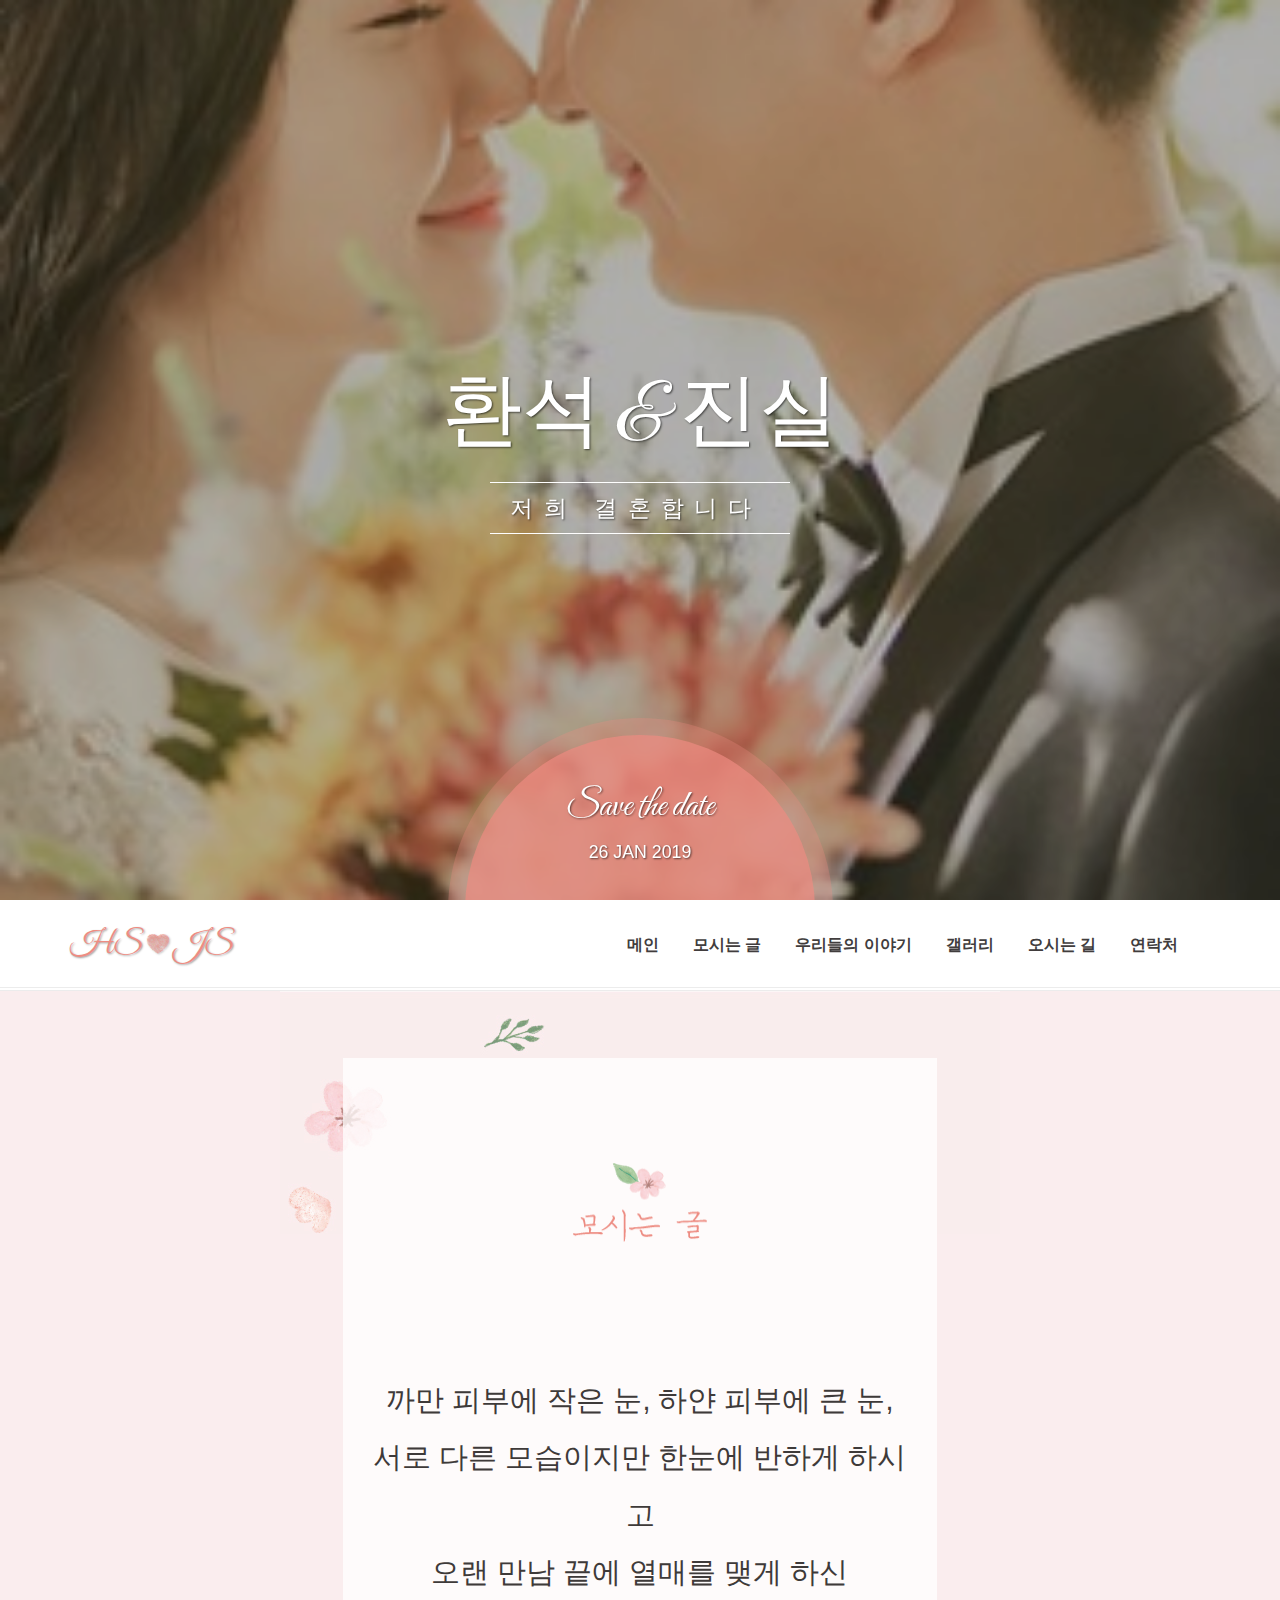
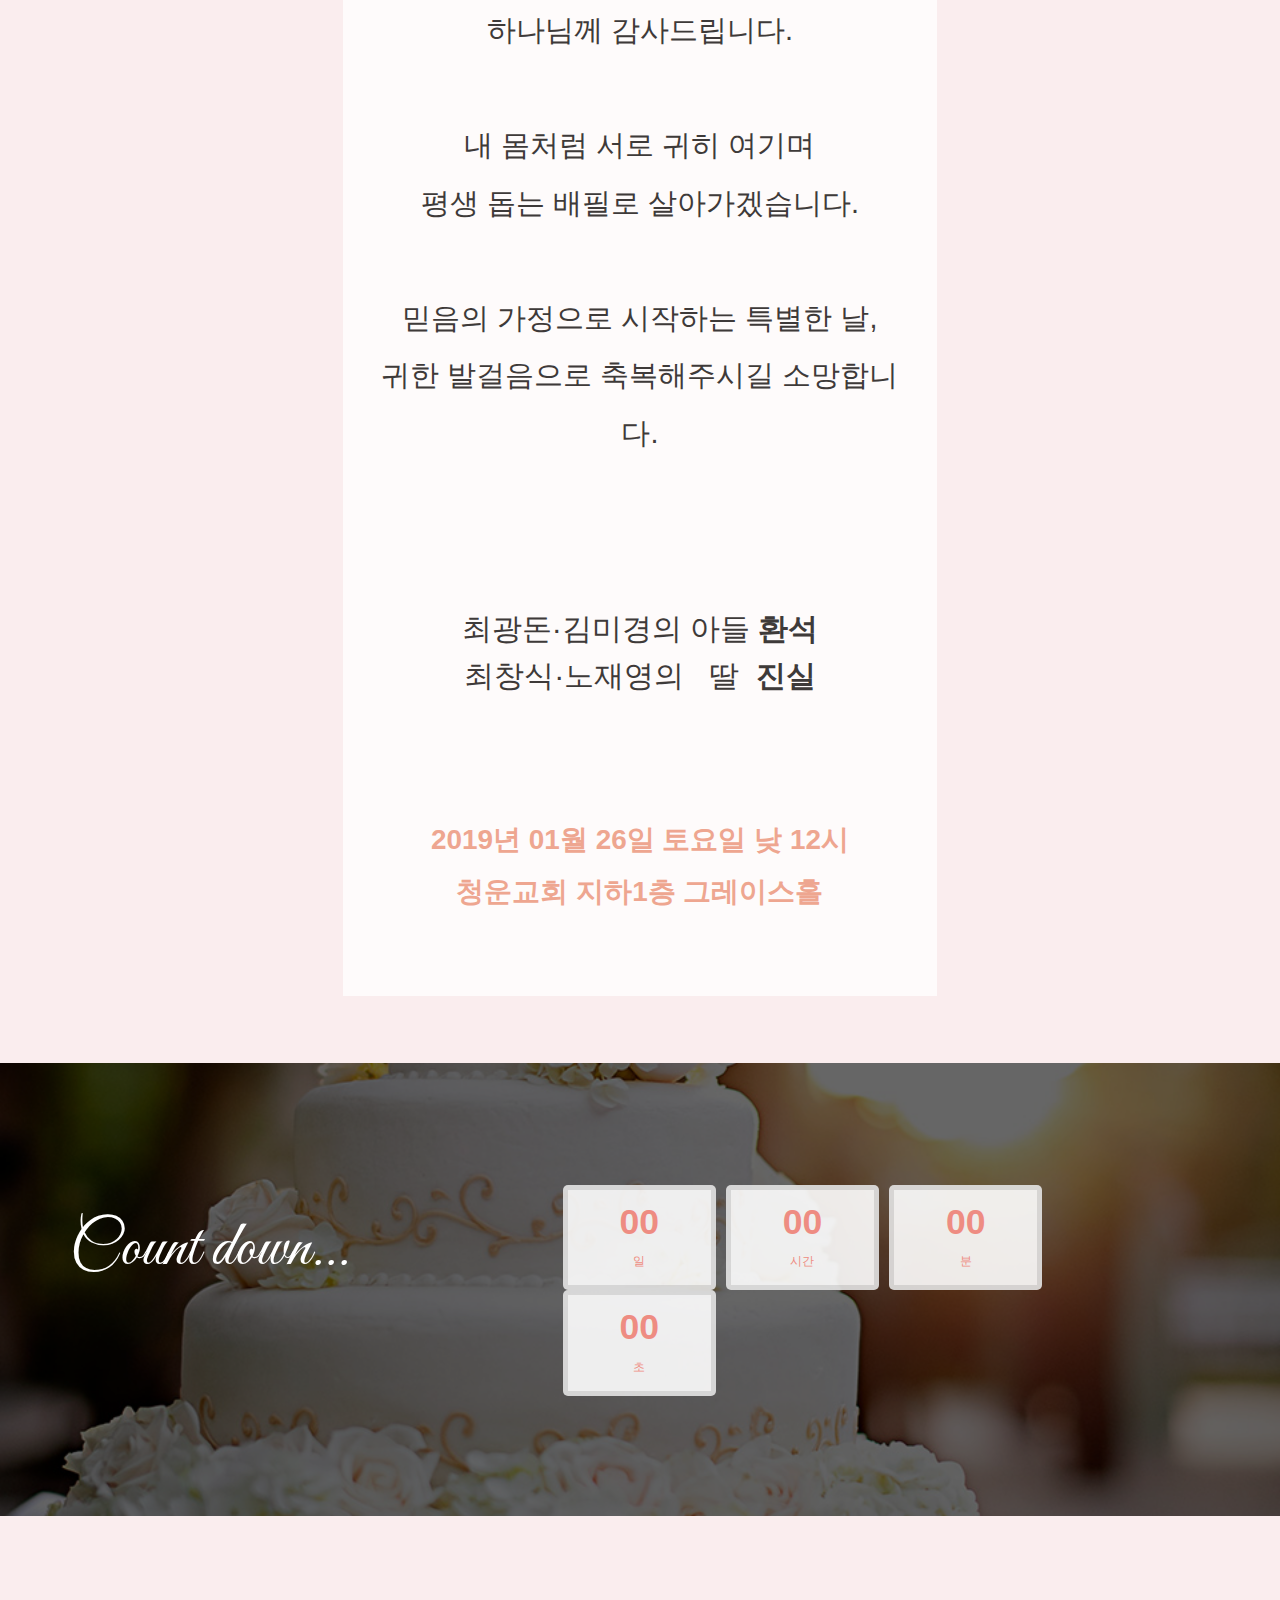
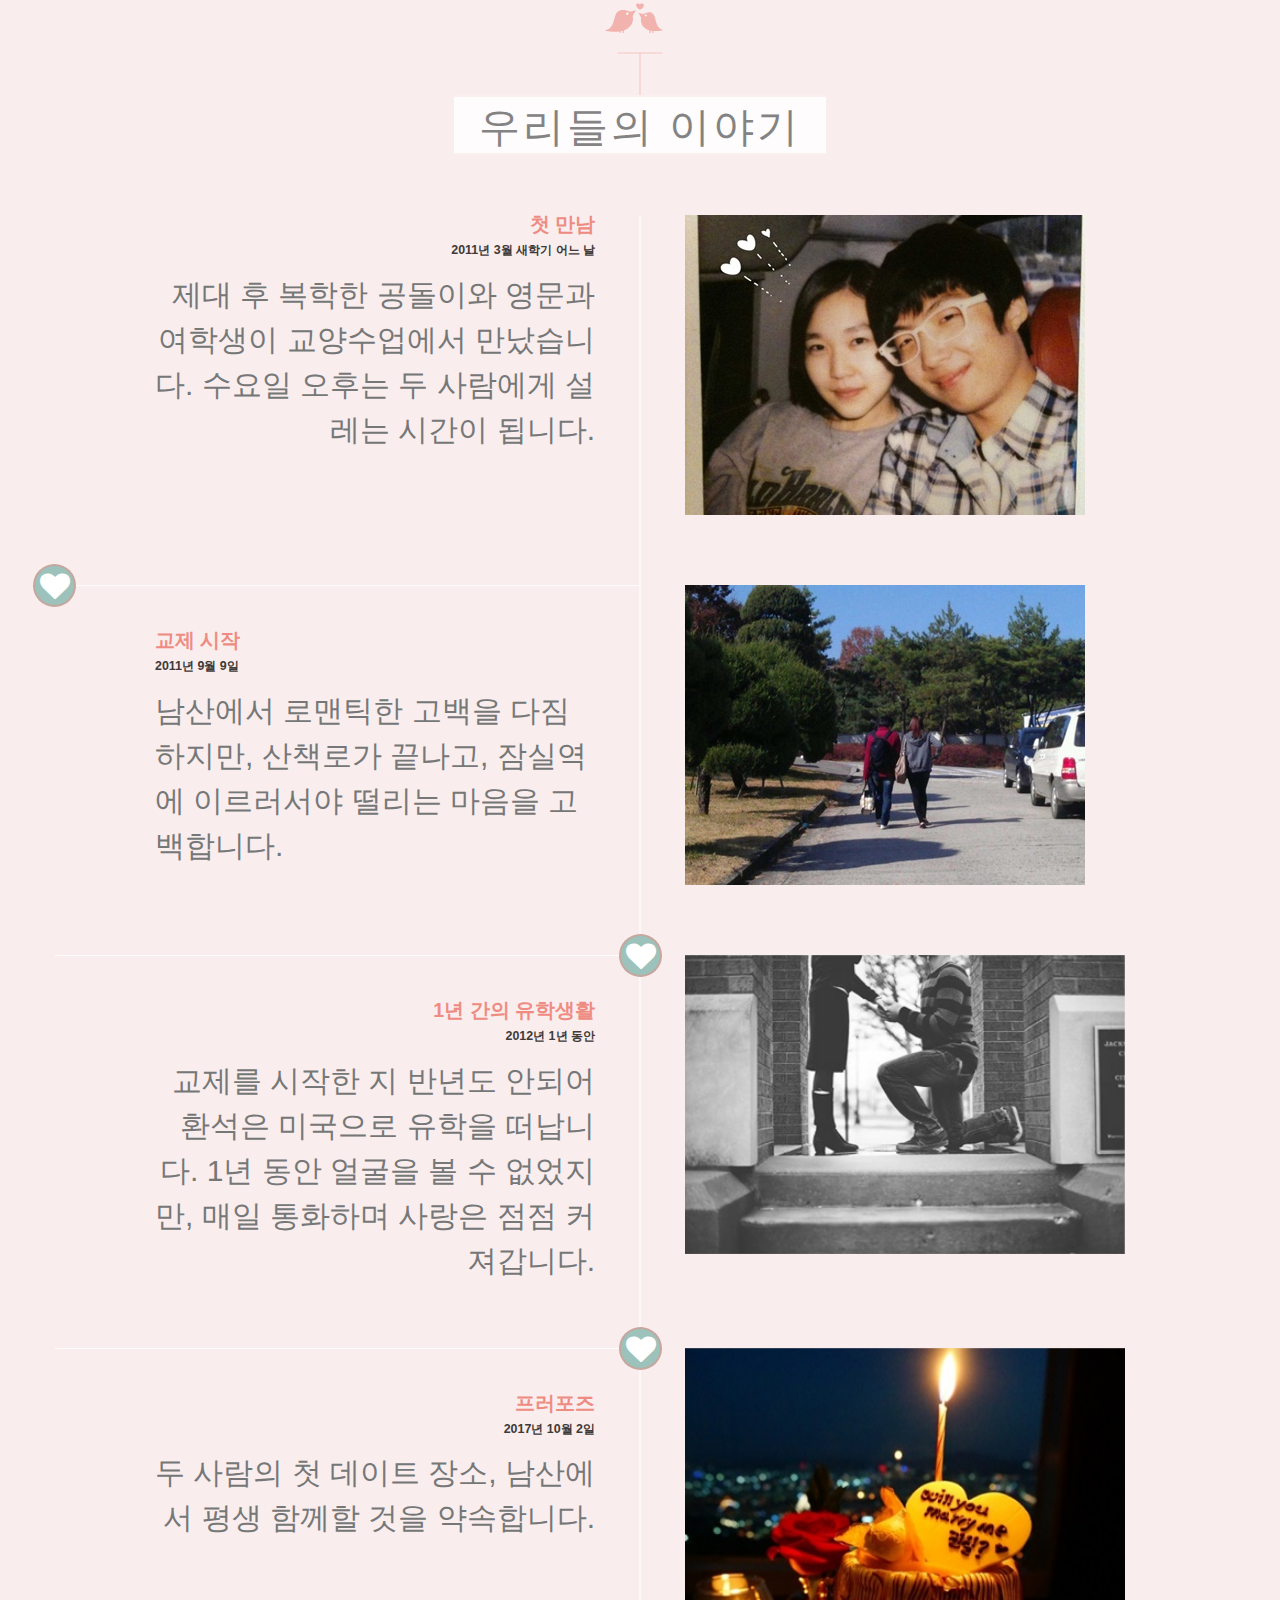
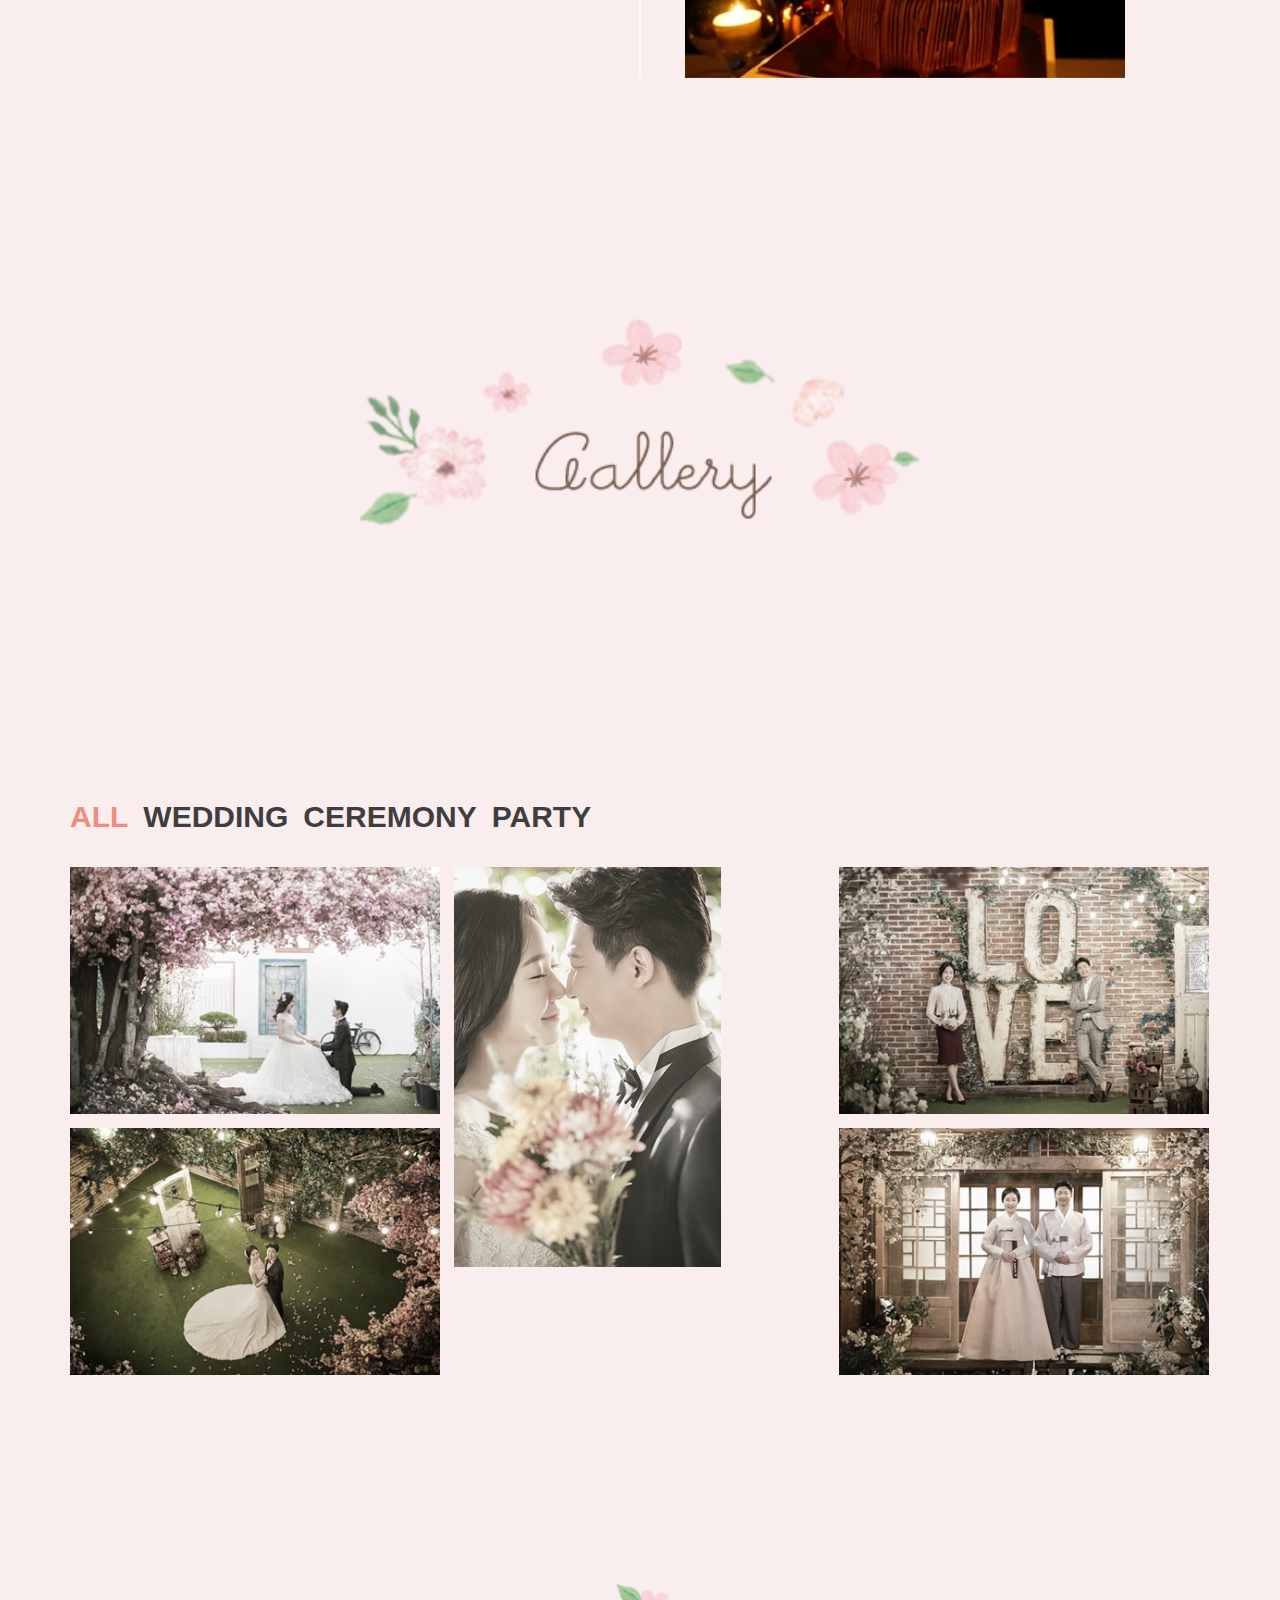
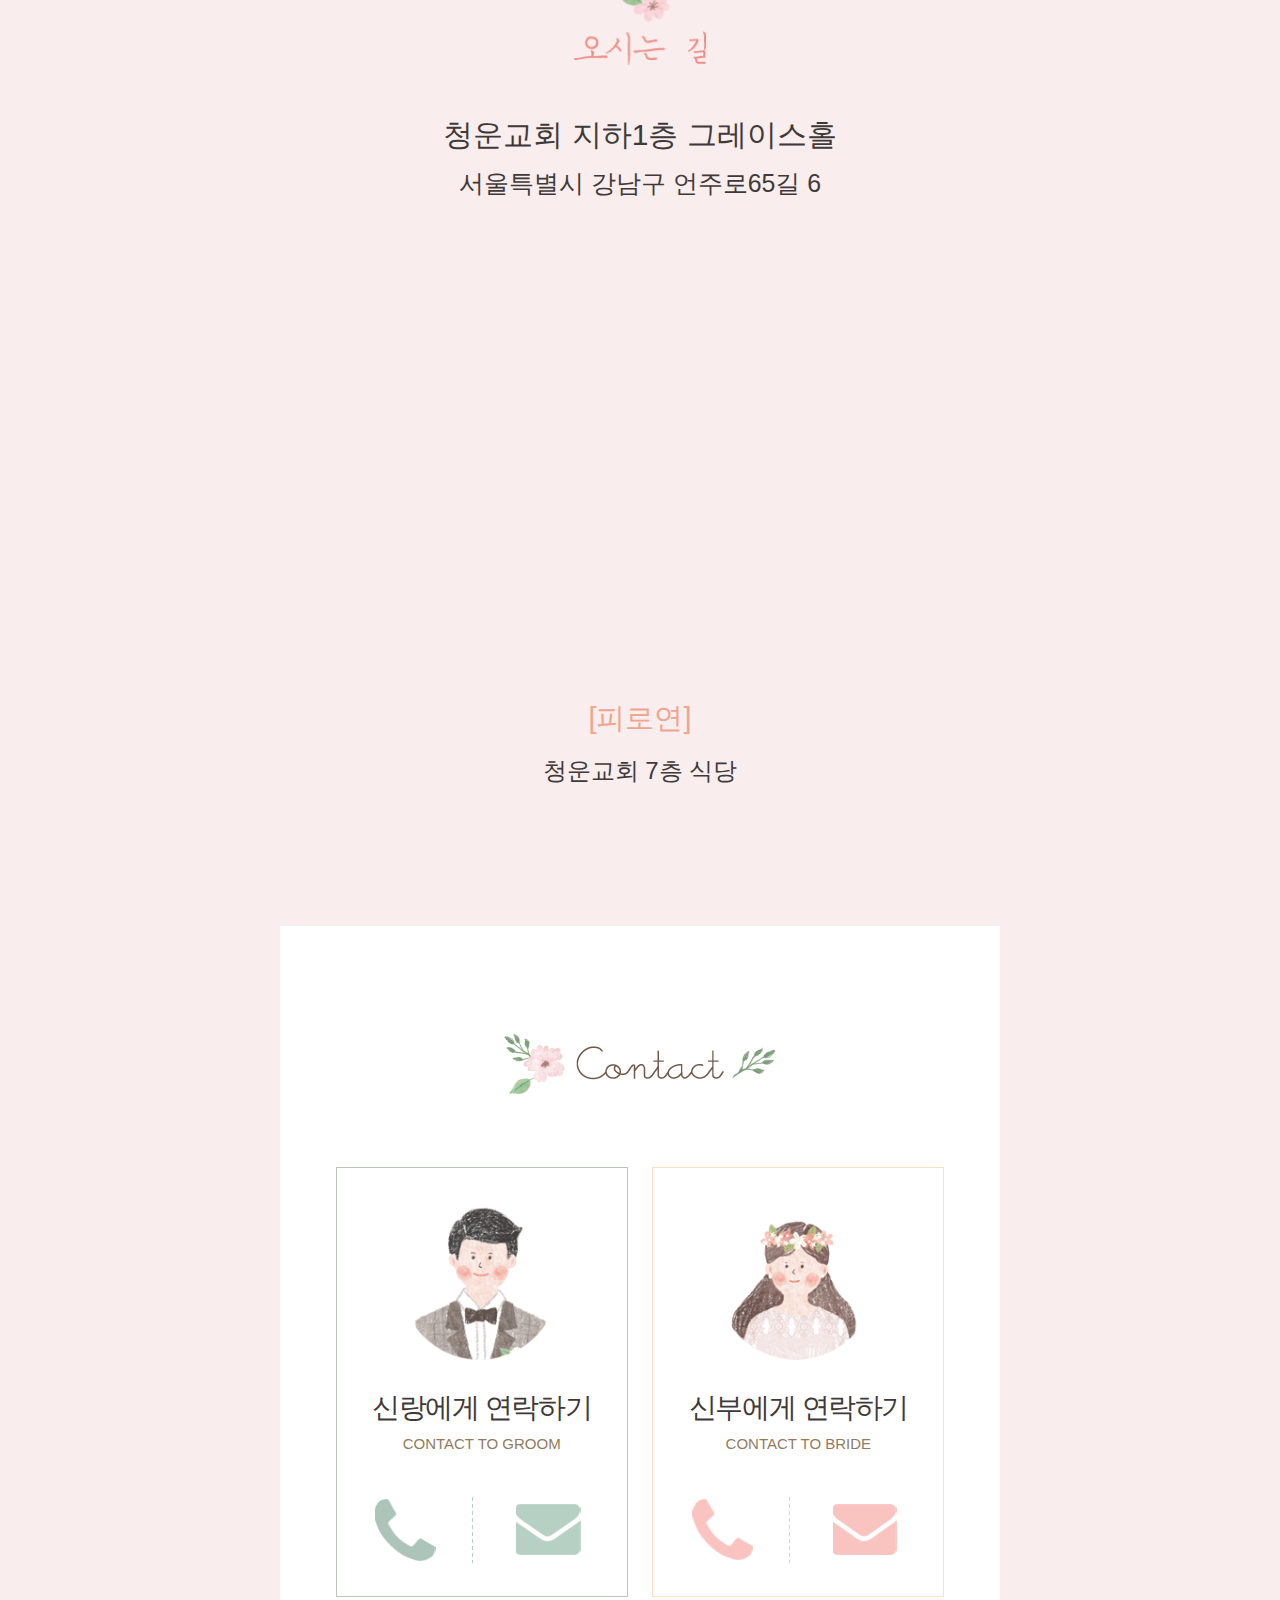
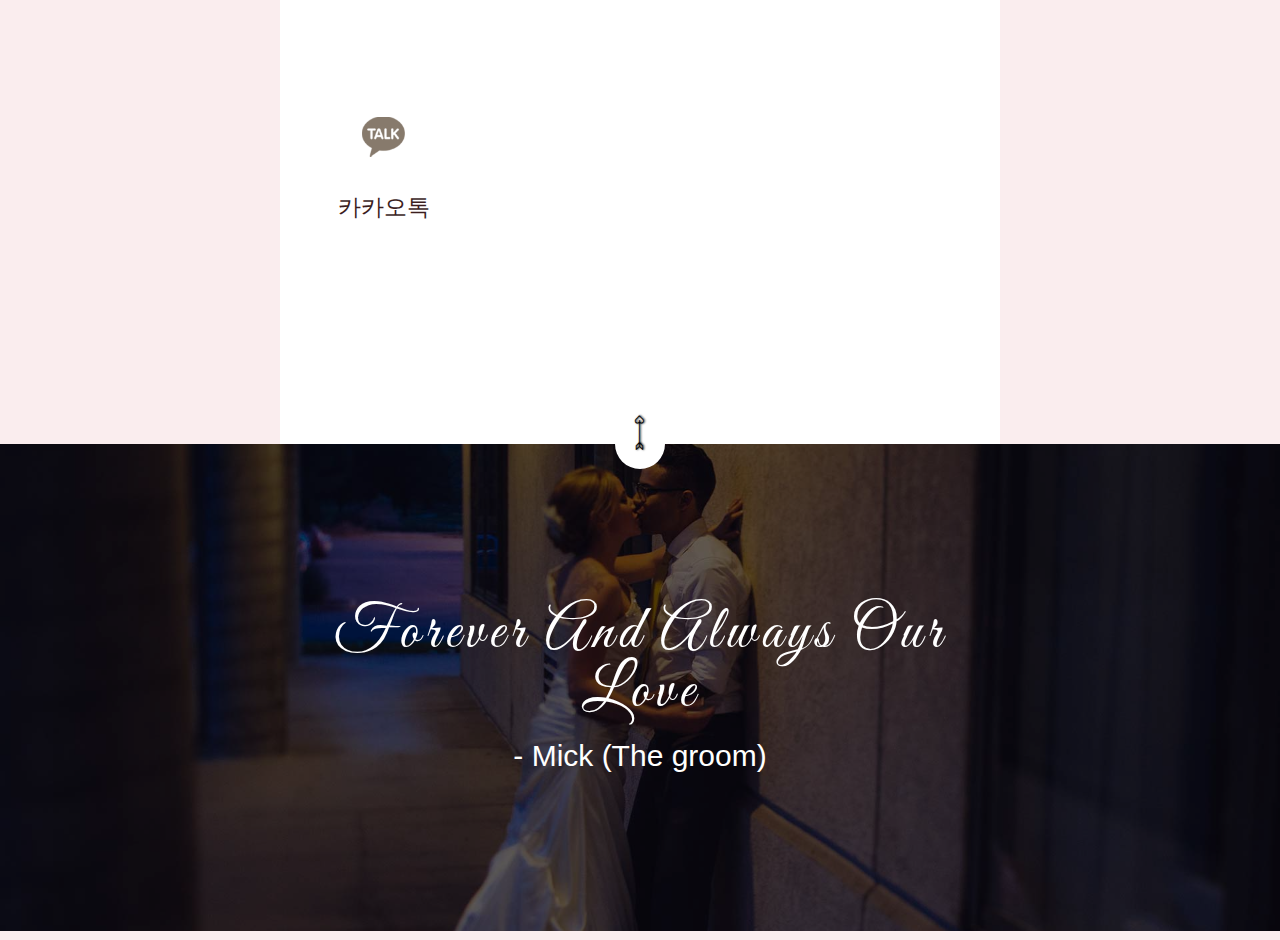
==== index.html @ 62650132 "Uploaded OurWeddingInvitation" ====
<!DOCTYPE html>
<html lang="en">
<head>
    <!-- Meta Tags -->
    <meta charset="utf-8">
    <meta http-equiv="X-UA-Compatible" content="IE=edge, chrome=1">
    <meta name="viewport" content="width=device-width, initial-scale=1">

    <meta property="og:title" content="최환석♥최진실 직접 제작한 모바일초대장입니다.">
    <meta property="og:description" content="환석, 진실이 만든 우리만의 모바일 청첩장" />
    <meta property="og:image" content="https://ourweddinginvitation.firebaseapp.com/file/mobile_user_img/20181211155906_1_heychs.jpg">
    <meta property="og:site_name" content="모바일초대장 보러가기">

    <link rel="image_src" href="https://ourweddinginvitation.firebaseapp.com/file/mobile_user_img/20181211155906_1_heychs.jpg" /><!--얘를 넣어야 페북에 이미지가 제대로 빨리나옴-->
    <script src="js/kakao.link.js"></script>
    <script src="js/kakao.min.js"></script>
    <script src="js/fn_sns.js"></script>
    <script src="js/simplyCountdown.js"></script>

    <!-- -->
    <script src="js/libs/jquery-2.2.4.min.js"></script>
    <script src="js/libs/modernizr.custom.js"></script>
    <script src="js/libs/prefixfree.min.js"></script>


    <!-- Page Title -->
    <title>최환석♥최진실 모바일 청첩장</title>

    <!-- Favicon and Touch Icons -->
    <link href="images/favicon/favicon.png" rel="shortcut icon" type="image/png">
    <link href="images/favicon/apple-touch-icon.png" rel="apple-touch-icon">
    <link href="images/favicon/apple-touch-icon-72x72.png" rel="apple-touch-icon" sizes="72x72">
    <link href="images/favicon/apple-touch-icon-114x114.png" rel="apple-touch-icon" sizes="114x114">
    <link href="images/favicon/apple-touch-icon-144x144.png" rel="apple-touch-icon" sizes="144x144">

    <!-- Icon fonts -->
    <link href="css/font-awesome.min.css" rel="stylesheet">
    <link href="css/flaticon.css" rel="stylesheet">

    <!-- Bootstrap core CSS -->
    <link href="css/bootstrap.min.css" rel="stylesheet">

    <!-- Plugins for this template -->
    <link href="css/animate.css" rel="stylesheet">
    <link href="css/owl.carousel.css" rel="stylesheet">
    <link href="css/owl.theme.css" rel="stylesheet">
    <link href="css/slick.css" rel="stylesheet">
    <link href="css/slick-theme.css" rel="stylesheet">
    <link href="css/owl.transitions.css" rel="stylesheet">
    <link href="css/jquery.fancybox.css" rel="stylesheet">
    <link href="css/magnific-popup.css" rel="stylesheet">

    <!-- Fonts -->
    <link href="https://fonts.googleapis.com/css?family=Nanum+Gothic|Nanum+Myeongjo|Noto+Sans+KR" rel="stylesheet">

    <!-- Custom styles for this template -->
    <link href="css/style.css" rel="stylesheet">
    <link href="css/common.css" rel="stylesheet">
    <link href="css/owl.carousel.min.css" rel="stylesheet">
    <link href="css/style_v24.css" rel="stylesheet">

    <!-- HTML5 shim and Respond.js for IE8 support of HTML5 elements and media queries -->
    <!--[if lt IE 9]>
    <script src="https://oss.maxcdn.com/html5shiv/3.7.3/html5shiv.min.js"></script>
    <script src="https://oss.maxcdn.com/respond/1.4.2/respond.min.js"></script>
    <![endif]-->

</head>

<body id="home">

    <!-- start page-wrapper -->
    <div class="page-wrapper">

        <!-- start preloader -->
        <div class="preloader">
            <div class="inner">
                <span class="icon"><i class="fi flaticon-two"></i></span>
            </div>
        </div>
        <!-- end preloader -->


        <!-- start of hero -->
        <section class="hero">
            <div class="hero-slider hero-slider-s1">
                <div class="slide-item">
                    <img src="images/gallery/20181211155906_2_heychs.jpg" alt class="slider-bg">
                </div>

                <div class="slide-item">
                    <img src="images/gallery/20181211155906_6_heychs.jpg" alt class="slider-bg">
                </div>
            </div>
            <div class="wedding-announcement">
                <div class="couple-name-merried-text">
                    <h2 class="wow slideInUp" data-wow-duration="1s">환석 &amp; 진실</h2>
                    <div class="married-text wow fadeIn" data-wow-delay="1s">
                        <h4 class="">
                        <span class=" wow fadeInUp" data-wow-delay="1.05s">저</span>
                        <span class=" wow fadeInUp" data-wow-delay="1.10s">희</span>
                            <span>&nbsp;</span>
                        <span class=" wow fadeInUp" data-wow-delay="1.15s">결</span>
                        <span class=" wow fadeInUp" data-wow-delay="1.20s">혼</span>
                        <span class=" wow fadeInUp" data-wow-delay="1.25s">합</span>
                        <span class=" wow fadeInUp" data-wow-delay="1.30s">니</span>
                        <span class=" wow fadeInUp" data-wow-delay="1.35s">다</span>
                            <span>&nbsp;</span>
                        <!--<span class=" wow fadeInUp" data-wow-delay="1.40s">t</span>
                        <span class=" wow fadeInUp" data-wow-delay="1.45s">t</span>
                        <span class=" wow fadeInUp" data-wow-delay="1.50s">i</span>
                        <span class=" wow fadeInUp" data-wow-delay="1.55s">n</span>
                        <span class=" wow fadeInUp" data-wow-delay="1.60s">g</span>
                        <span class=" wow fadeInUp" data-wow-delay="1.65s">m</span>
                        <span class=" wow fadeInUp" data-wow-delay="1.70s">a</span>
                        <span class=" wow fadeInUp" data-wow-delay="1.75s">r</span>
                        <span class=" wow fadeInUp" data-wow-delay="1.80s">r</span>
                        <span class=" wow fadeInUp" data-wow-delay="1.85s">i</span>
                        <span class=" wow fadeInUp" data-wow-delay="1.90s">e</span>
                        <span class=" wow fadeInUp" data-wow-delay="1.95s">d</span>
                        <span class=" wow fadeInUp" data-wow-delay="1.95s">d</span>-->

                        </h4>
                    </div>
                    <!-- <i class="fa fa-heart"></i> -->
                </div>

                <div class="save-the-date">
                    <h4>Save the date</h4>
                    <span class="date">26 JAN 2019</span>
                </div>
            </div>



        </section>
        <!-- end of hero slider -->


        <!-- Start header -->
        <header id="header" class="site-header header-style-1">
            <nav class="navigation navbar navbar-default">
                <div class="container">
                    <div class="navbar-header">
                        <button type="button" class="open-btn">
                            <span class="sr-only">Toggle navigation</span>
                            <span class="icon-bar"></span>
                            <span class="icon-bar"></span>
                            <span class="icon-bar"></span>
                        </button>
                        <div class="couple-logo">
                            <h1><a href="#home">HS <i class="fi flaticon-shape-1"></i> JS</a></h1>
                        </div>
                    </div>
                    <div id="navbar" class="navbar-collapse collapse navbar-right navigation-holder">
                        <button class="close-navbar"><i class="fa fa-close"></i></button>
                        <ul class="nav navbar-nav">
                            <li><a href="#home">메인</a></li>
                            <li><a href="#invite">모시는 글</a></li>
                            <li><a href="#story">우리들의 이야기</a></li>
                            <li><a href="#gallery">갤러리</a></li>
                            <li><a href="#map">오시는 길</a></li>
                            <li><a href="#contact">연락처</a></li>
                            <!--li class="menu-item-has-children">
                                <a href="javascript:void(0);">Blog</a>
                                <ul class="sub-menu">
                                    <li><a href="blog.html">Blog</a></li>
                                    <li><a href="blog-details.html">Blog Details</a></li>
                                    <li class="menu-item-has-children">
                                        <a href="#Level3">Thidr level</a>
                                        <ul class="sub-menu">
                                            <li><a href="#">Level3</a></li>
                                            <li><a href="#">Level3</a></li>
                                            <li><a href="#">Level3</a></li>
                                        </ul>
                                    </li>
                                </ul>
                            </li-->
                        </ul>
                    </div><!-- end of nav-collapse -->
                </div><!-- end of container -->
            </nav>
        </header>
        <!-- end of header -->

        <div class="container-v">
            <section class="greet" id="invite">
                <div class="greet-wrap">
                    <div class="greet-title"><img src="images/greet.png" alt="모시는 글"></div>
                    <!-- 인사말 -->
                    <div class="greet-text">까만 피부에 작은 눈, 하얀 피부에 큰 눈,<br>서로 다른 모습이지만 한눈에 반하게 하시고<br>오랜 만남 끝에 열매를 맺게 하신<br>하나님께 감사드립니다.<br><br>내 몸처럼 서로 귀히 여기며<br>평생 돕는 배필로 살아가겠습니다.<br><br>믿음의 가정으로 시작하는 특별한 날,<br>귀한 발걸음으로 축복해주시길 소망합니다.</div>
                    <!-- 부모님 성함, 신랑신부 이름 -->
                    <div class="parent">
                        <div>최광돈·김미경의 아들 <b>환석</b></div>
                        <div>최창식·노재영의&nbsp;&nbsp;&nbsp;딸&nbsp;&nbsp;<b>진실</b></div>
                    </div>
                    <div class="date">
                        <!-- 날짜, 시간 -->
                        <div><b>2019년 01월 26일 토요일 낮 12시</b></div>
                        <!-- 장소 -->
                        <div><b>청운교회 지하1층 그레이스홀</b><br></div>
                    </div>


                </div>
            </section>

        </div>


        <!-- start count-down-section -->
        <section class="count-down-section section-padding parallax" data-bg-image="images/countdown-bg.jpg" data-speed="7">
            <div class="container">
                <div class="row">
                    <div class="col col-md-4">
                        <h2><span class="count-down-clock-title"></span>Count down...</h2>
                    </div>
                    <div class="col col-md-7 col-md-offset-1">
                        <div class="count-down-clock">
                            <div id="clock">

                            </div>
                        </div>
                    </div>
                </div> <!-- end row -->
            </div> <!-- end container -->
        </section>
        <!-- end count-down-section -->


        <!-- start story-section -->
        <section class="story-section section-padding" id="story">
            <div class="container">
                <div class="row">
                    <div class="col col-xs-12">
                        <div class="section-title">
                            <div class="vertical-line"><span><i class="fi flaticon-two"></i></span></div>
                            <h2>우리들의 이야기</h2>
                        </div>
                    </div>
                </div> <!-- end section-title -->

                <div class="row">
                    <div class="col col-xs-12">
                        <div class="story-timeline">
                            <div class="row">
                                <div class="col col-md-6">
                                    <div class="story-text right-align-text">
                                        <h3>첫 만남</h3>
                                        <span class="date">2011년 3월 새학기 어느 날</span>
                                        <p style="line-height: 1.5">제대 후 복학한 공돌이와 영문과 여학생이 교양수업에서 만났습니다. 수요일 오후는 두 사람에게 설레는 시간이 됩니다.</p>
                                        <p style="line-height: 1.5"></p>
                                    </div>
                                </div>
                                <div class="col col-md-6">
                                    <div class="img-holder">
                                        <img src="images/story/2011.jpg" alt class="img img-responsive">
                                    </div>
                                </div>
                            </div>
                            <div class="row">
                                <div class="col col-md-6 text-holder">
                                    <span class="heart">
                                        <i class="fa fa-heart"></i>
                                    </span>
                                    <div class="story-text">
                                        <h3>교제 시작</h3>
                                        <span class="date">2011년 9월 9일</span>
                                        <p style="line-height: 1.5">남산에서 로맨틱한 고백을 다짐하지만, 산책로가 끝나고, 잠실역에 이르러서야 떨리는 마음을 고백합니다.</p>
                                    </div>
                                </div>
                                <div class="col col-md-6">
                                    <div class="img-holder">
                                        <img src="images/story/2011-2.jpg" alt class="img img-responsive">
                                    </div>
                                </div>
                            </div>
                            <div class="row">
                                <div class="col col-md-6 text-holder right-heart">
                                    <span class="heart">
                                        <i class="fa fa-heart"></i>
                                    </span>
                                    <div class="story-text right-align-text">
                                        <h3>1년 간의 유학생활</h3>
                                        <span class="date">2012년 1년 동안</span>
                                        <p style="line-height: 1.5">교제를 시작한 지 반년도 안되어 환석은 미국으로 유학을 떠납니다. 1년 동안 얼굴을 볼 수 없었지만, 매일 통화하며 사랑은 점점 커져갑니다.</p>
                                    </div>
                                </div>
                                <div class="col col-md-6">
                                    <div class="img-holder right-align-text story-slider">
                                        <img src="images/story/img-7.jpg" alt class="img img-responsive">
                                        <img src="images/story/img-5.jpg" alt class="img img-responsive">
                                    </div>
                                </div>
                            </div>
                            <!--div class="row">
                            <div class="col col-md-6 text-holder right-heart">
                                    <span class="heart">
                                        <i class="fa fa-heart"></i>
                                    </span>
                                <div class="story-text right-align-text">
                                    <h3>그리고 우리는...</h3>
                                    <span class="date">2013~2017 (진실버전)</span>
                                </div>
                            </div>
                            <div class="col col-md-6">
                                <div class="img-holder right-align-text story-slider">
                                    <img src="images/story/2013.jpg" alt class="img img-responsive">
                                    <img src="images/story/2014-1.jpg" alt class="img img-responsive">
                                    <img src="images/story/2015.jpg" alt class="img img-responsive">
                                    <img src="images/story/2016-1.jpg" alt class="img img-responsive">
                                    <img src="images/story/2017-1.jpg" alt class="img img-responsive">
                                </div>
                            </div>
                        </div>
                            <div class="row">
                                <div class="col col-md-6 text-holder right-heart">
                                    <span class="heart">
                                        <i class="fa fa-heart"></i>
                                    </span>
                                    <div class="story-text right-align-text">
                                        <h3>그리고 우리는...</h3>
                                        <span class="date">2013~2017 (환석버전)</span>
                                    </div>
                                </div>
                                <div class="col col-md-6">
                                    <div class="img-holder right-align-text story-slider">
                                        <img src="images/story/2013.jpg" alt class="img img-responsive">
                                        <img src="images/story/2014-2.jpg" alt class="img img-responsive">
                                        <img src="images/story/2015.jpg" alt class="img img-responsive">
                                        <img src="images/story/2016-2.jpg" alt class="img img-responsive">
                                        <img src="images/story/2017-2.jpg" alt class="img img-responsive">
                                    </div>
                                </div>
                            </div-->
                            <div class="row">
                                <div class="col col-md-6 text-holder right-heart">
                                    <span class="heart">
                                        <i class="fa fa-heart"></i>
                                    </span>
                                    <div class="story-text right-align-text">
                                        <h3>프러포즈</h3>
                                        <span class="date">2017년 10월 2일</span>
                                        <p style="line-height: 1.5">두 사람의 첫 데이트 장소, 남산에서 평생 함께할 것을 약속합니다.</p>
                                    </div>
                                </div>
                                <div class="col col-md-6">
                                    <div class="img-holder right-align-text story-slider">
                                        <img src="images/story/propose-1.jpg" alt class="img img-responsive">
                                        <img src="images/story/propose-2.jpg" alt class="img img-responsive">
                                    </div>
                                </div>
                            </div>
                            <!--div class="row">
                                <div class="col col-md-6">
                                    <div class="img-holder video-holder">
                                        <img src="images/story/img-8.jpg" alt class="img img-responsive">
                                        <a href="https://www.youtube.com/embed/XSGBVzeBUbk?autoplay=1" data-type="iframe" class="video-play-btn">
                                            <i class="fa fa-play"></i>
                                        </a>
                                    </div>
                                </div>
                                <div class="col col-md-6 text-holder">
                                    <span class="heart">
                                        <i class="fa fa-heart"></i>
                                    </span>
                                    <div class="story-text">
                                        <h3>Enagagement</h3>
                                        <span class="date">Jul 14 2017</span>
                                        <p>A wonderful serenity has taken possession of my entire soul, like these sweet mornings of spring which I enjoy with my whole heart. I am alone, and feel the charm of existence in this spot, which was created for the bliss of souls like mine. I am so happy, my dear friend, </p>
                                    </div>
                                </div>
                            </div-->
                        </div>
                    </div>
                </div> <!-- end row -->
            </div> <!-- end container -->
        </section>
        <!-- end story-section -->


        <!-- start count-down-section --
        <section class="count-down-section section-padding parallax" data-bg-image="images/countdown-bg.jpg" data-speed="7">
            <div class="container">
                <div class="row">
                    <div class="col col-md-4">
                        <h2><span class="count-down-clock-title"></span>Count down...</h2>
                    </div>
                    <div class="col col-md-7 col-md-offset-1">
                        <div class="count-down-clock">
                            <div class="simply-countdown simply-countdown-one"></div>

                        </div>
                    </div>
                </div> <!-- end row --
            </div> <!-- end container --
        </section>
        <!-- end count-down-section -->


        <!-- start cta --
        <section class="cta section-padding parallax" data-bg-image="images/cta-bg.jpg" data-speed="7">
            <div class="container">
                <div class="row">
                    <div class="col col-xs-12">
                        <h2><span>We are going to...</span> Celebrate Our Love</h2>
                    </div>
                </div> <!-- end row --
            </div> <!-- end container --
        </section>
        <!-- end cta -->



        <!-- start gallery-section -->
        <section class="gallery-section section-padding" id="gallery">
            <div class="container">
                <div class="row">
                    <div class="col col-xs-12">
                        <div class="section-title">
                            <div class="photo-title"><img src="images/gallery.png" alt="gallery"></div>
                        </div>
                    </div>
                </div> <!-- end section-title -->

                <div class="row">
                    <div class="col col-xs-12 sortable-gallery">
                        <div class="gallery-filters">
                            <ul>
                                <li><a data-filter="*" href="#" class="current">All</a></li>
                                <li><a data-filter=".wedding" href="#">Wedding</a></li>
                                <li><a data-filter=".ceremony" href="#">Ceremony</a></li>
                                <li><a data-filter=".party" href="#">Party</a></li>
                            </ul>
                        </div>

                        <div class="gallery-container gallery-fancybox masonry-gallery">
                            <div class="grid wedding">
                                <a href="images/gallery/20181211155906_1_heychs.jpg" class="fancybox" data-fancybox-group="gall-1">
                                    <img src="images/gallery/20181211155906_1_heychs.jpg" alt class="img img-responsive">
                                </a>
                            </div>
                            <div class="grid wedding ceremony">
                                <a href="images/gallery/20181211155906_2_heychs.jpg" class="fancybox" data-fancybox-group="gall-1">
                                    <img src="images/gallery/20181211155906_2_heychs.jpg" alt class="img img-responsive">
                                </a>
                            </div>
                            <div class="grid ceremony eudcation">
                                <a href="images/gallery/20181211155906_3_heychs.jpg" class="fancybox" data-fancybox-group="gall-1">
                                    <img src="images/gallery/20181211155906_3_heychs.jpg" alt class="img img-responsive">
                                </a>
                            </div>
                            <div class="grid wedding party">
                                <a href="images/gallery/20181211155906_4_heychs.jpg" class="fancybox" data-fancybox-group="gall-1">
                                    <img src="images/gallery/20181211155906_4_heychs.jpg" alt class="img img-responsive">
                                </a>
                            </div>
                            <div class="grid ceremony">
                                <a href="images/gallery/20181211155906_5_heychs.jpg" class="fancybox" data-fancybox-group="gall-1">
                                    <img src="images/gallery/20181211155906_5_heychs.jpg" alt class="img img-responsive">
                                </a>
                            </div>
                            <div class="grid party">
                            </div>
                            <div class="grid wedding">
                            </div>
                            <div class="grid ceremony">
                               <!--  <a href="images/gallery/img-8.jpg" class="fancybox" data-fancybox-group="gall-1">
                                    <img src="images/gallery/img-8.jpg" alt class="img img-responsive">
                                </a>
                                <a href="https://www.youtube.com/embed/XSGBVzeBUbk?autoplay=1" data-type="iframe" class="video-play-btn">
                                </a> -->

                            </div>
                            <div class="grid ceremony">
                            </div>
                        </div>
                    </div>
                </div> <!-- end row -->
            </div> <!-- end container -->
        </section>
        <!-- end gallery-section -->


        <div class="container-v">
            <section class="location" id="map">
                <div class="location-title"><img src="images/location.png" alt="오시는 길"></div>
                <!-- 장소 -->
                <div class="location-text">청운교회 지하1층 그레이스홀</div>
                <!-- 주소 -->
                <div class="location-text1">서울특별시 강남구 언주로65길 6</div>
                <!-- 약도 -->
                <!--div><img src="file/mobile_user_img/map.png" alt=" "></div-->

                <!-- daum 지도 -->

                <div class="location-map1">
                    <iframe width="100%" height="100%" scrolling="no" frameborder="0" src="mcard/map_info.html?m_key=5825"></iframe>
                </div>

                <!-- 전세버스, 피로연 -->

                <div class="add">
                    <!-- 전세버스 -->

                    <!-- 피로연 -->

                    <div>
                        <div class="add-text">[피로연]</div>
                        <div class="add-text1">청운교회 7층 식당</div>
                    </div>

                </div>

            </section>

            <section class="contact" id="contact">
                <div class="contact-title"><img src="images/cotact.png" alt="contact"></div>
                <div class="contact1 clear">
                    <div class="groom1">
                        <div class="contact-img"><img src="images/groom1.png" alt=" "></div>
                        <div class="contact-text">신랑에게 연락하기</div>
                        <div class="contact-text1">CONTACT TO GROOM</div>
                        <!-- 신랑에게 전화, 문자하기 -->
                        <div class="phone clear">
                            <div class="call"><a href="tel:010-9491-5473"><img src="images/phone.png" alt="신랑에게 전화하기"></a></div>
                            <div class="sms"><a href="sms:010-9491-5473"><img src="images/sms.png" alt="신랑에게 문자보내기"></a></div>
                        </div>
                    </div>
                    <div class="bride1">
                        <div class="contact-img"><img src="images/bride1.png" alt=" "></div>
                        <div class="contact-text">신부에게 연락하기</div>
                        <div class="contact-text1">CONTACT TO BRIDE</div>
                        <!-- 신부에게 전화, 문자하기 -->
                        <div class="phone clear">
                            <div class="call1"><a href="tel:010-7123-2724"><img src="images/phone1.png" alt="신부에게 전화하기"></a></div>
                            <div class="sms"><a href="sms:010-7123-2724"><img src="images/sms1.png" alt="신부에게 문자보내기"></a></div>
                        </div>
                    </div>
                </div>
                <ul class="clear">
                    <!-- 카카오톡 공유하기 -->
                    <li><a href="javascript:sendLink('최환석♥최진실 모바일초대장입니다. https://ourweddinginvitation-hsjs.firebaseapp.com/','https://ourweddinginvitation-hsjs.firebaseapp.com/file/mobile_user_img/20181211155906_1_heychs.jpg','https://ourweddinginvitation-hsjs.firebaseapp.com/');">
                        <div class="share-icon"><img src="images/kakao.png" alt=" "></div>
                        <div class="share-text">카카오톡</div>
                    </a></li>
                    <!-- 카카오스토리 공유하기 ->
                    <li><a href="javascript:executeKakaoStoryLink('최환석♥최진실 모바일초대장','http://me2.do/xbBGBSR1','http://www.cardq.co.kr/file/mobile_user_img/20181211155906_1_heychs.jpg');">
                        <div class="share-icon"><img src="images/story.png" alt=" "></div>
                        <div class="share-text">카카오스토리</div>
                    </a></li>
                    <!-- 페이스북 공유하기 ->
                    <li><a href="javascript:goLinkSNS('fb','http://me2.do/xbBGBSR1');">
                        <div class="share-icon"><img src="images/face.png" alt=" "></div>
                        <div class="share-text">페이스북</div>
                    </a></li>
                    <!-- 트위터 공유하기 ->
                    <li><a href="javascript:goLinkSNS('tw','최환석♥최진실 카드큐 모바일초대장입니다. http://me2.do/xbBGBSR1');">
                        <div class="share-icon"><img src="images/tweet.png" alt=" "></div>
                        <div class="share-text">트위터</div>
                    </a></li>
                    -->
                </ul>
            </section>

        </div>


        <!-- start footer -->
        <footer class="site-footer">
            <div class="back-to-top">
                <a href="#" class="back-to-top-btn"><span><i class="fi flaticon-cupid"></i></span></a>
            </div>
            <div class="container">
                <div class="row">
                    <div class="col col-xs-12">
                        <h2>Forever and Always Our Love</h2>
                        <span>- Mick (The groom)</span>
                    </div>
                </div> <!-- end row -->
            </div> <!-- end container -->
        </footer>
        <!-- end footer -->

    </div>
    <!-- end of page-wrapper -->



    <!-- All JavaScript files
    ================================================== -->
    <script src="js/jquery.min.js"></script>
    <script src="js/bootstrap.min.js"></script>

    <!-- Plugins for this template -->
    <script src="js/jquery-plugin-collection.js"></script>

    <!-- Custom script for this template -->
    <script src="js/script.js"></script>



    <!--script>
        var d = new Date(9/9/2011);

        // default example
        simplyCountdown('.simply-countdown-one', {
            year: d.getFullYear(),
            month: d.getMonth() + 1,
            day: d.getDate()
        });

        //jQuery example
        $('#simply-countdown-losange').simplyCountdown({
            year: d.getFullYear(),
            month: d.getMonth() + 1,
            day: d.getDate(),
            enableUtc: false
        });
    </script-->
</body>
</html>
---- css/flaticon.css ----
/*
  	Flaticon icon font: Flaticon
  	Creation date: 29/08/2017 08:28
  	*/

@font-face {
  font-family: "Flaticon";
  src: url("../fonts/Flaticon.eot");
  src: url("../fonts/Flaticon.eot?#iefix") format("embedded-opentype"),
       url("../fonts/Flaticon.woff") format("woff"),
       url("../fonts/Flaticon.ttf") format("truetype"),
       url("../fonts/Flaticon.svg#Flaticon") format("svg");
  font-weight: normal;
  font-style: normal;
}

@media screen and (-webkit-min-device-pixel-ratio:0) {
  @font-face {
    font-family: "Flaticon";
    src: url("../fonts/Flaticon.svg#Flaticon") format("svg");
  }
}

[class^="flaticon-"]:before, [class*=" flaticon-"]:before,
[class^="flaticon-"]:after, [class*=" flaticon-"]:after {   
  font-family: Flaticon;
        font-size: 20px;
font-style: normal;
margin-left: 20px;
}

.flaticon-arrows-3:before { content: "\f100"; }
.flaticon-up-arrow-1:before { content: "\f101"; }
.flaticon-arrows-2:before { content: "\f102"; }
.flaticon-arrows-1:before { content: "\f103"; }
.flaticon-arrow-1:before { content: "\f104"; }
.flaticon-arrows:before { content: "\f105"; }
.flaticon-arrow:before { content: "\f106"; }
.flaticon-indian-arrow-with-heart-shape:before { content: "\f107"; }
.flaticon-cupid:before { content: "\f108"; }
.flaticon-heart-direction-up:before { content: "\f109"; }
.flaticon-up-arrow:before { content: "\f10a"; }
.flaticon-shape-1:before { content: "\f10b"; }
.flaticon-two:before { content: "\f10c"; }
.flaticon-shapes-2:before { content: "\f10d"; }
.flaticon-shapes-1:before { content: "\f10e"; }
.flaticon-shapes:before { content: "\f10f"; }
.flaticon-shape:before { content: "\f110"; }
.flaticon-heart-black-shape-for-love:before { content: "\f111"; }
.flaticon-hearts-outline-icon:before { content: "\f112"; }
.flaticon-favorite-heart-button:before { content: "\f113"; }
.flaticon-heart:before { content: "\f114"; }
---- css/style.css ----
/*------------------------------------------------------------------
[Master Stylesheet]
Theme Name:
Version:        1.0.0
Author:         themexriver
URL:            http://themeforest.net/user/themexriver
-------------------------------------------------------------------*/
/*--------------------------------------------------------------
>>> TABLE OF CONTENTS:
----------------------------------------------------------------
#0.1	Theme Reset Style
#0.2	Global Elements
#0.3	header
#0.4	hero-slider
#0.5	footer
#0.6	wedding-couple-section
#0.7	count-down-section
#0.8	story-section
#0.9	cta
#1.0	events-section
#1.1	inportant-people-section
#1.2	gallery-section
#1.3	rsvp-section
#1.4	getting-there-section
#1.5	gift-registration-section

----------------------------------------------------------------*/
/*---------------------------
	Fonts
----------------------------*/
@import url("https://fonts.googleapis.com/css?family=Dosis:400,600,700|Great+Vibes");
/*--------------------------------------------------------------
#0.1    Theme Reset Style
--------------------------------------------------------------*/
html {
  font-size: 18px;
}

body {
  font-family: "Dosis", sans-serif;
  background-color: #fff;
  font-size: 18px;
  font-size: 1rem;
  -webkit-font-smoothing: antialiased;
  overflow-x: hidden;
}

@media (max-width: 1199px) {
  body {
    font-size: 17px;
    font-style: 0.94444rem;
  }
}

@media (max-width: 991px) {
  body {
    font-size: 16px;
    font-style: 0.88889rem;
  }
}

p {
  color: #767878;
  line-height: 1.8em;
}

h1,
h2,
h3,
h4,
h5,
h6 {
  color: #6e6e6e;
}

ul {
  list-style-type: none;
  padding-left: 0;
  margin: 0;
}

a {
  text-decoration: none;
  -webkit-transition: all 0.2s;
  -moz-transition: all 0.2s;
  -o-transition: all 0.2s;
  -ms-transition: all 0.2s;
  transition: all 0.2s;
}

a:hover,
a:focus {
  text-decoration: none;
}

/*--------------------------------------------------------------
#0.2    Global Elements
--------------------------------------------------------------*/
.page-wrapper {
  position: relative;
  overflow: hidden;
}

.wow {
  visibility: hidden;
}

.fi:before {
  margin: 0;
}

.section-padding {
  padding: 120px 0;
}

@media (max-width: 1199px) {
  .section-padding {
    padding: 100px 0;
  }
}

@media (max-width: 991px) {
  .section-padding {
    padding: 80px 0;
  }
}

/** for popup image ***/
.mfp-wrap {
  background-color: rgba(0, 0, 0, 0.9);
  z-index: 99999;
}

.mfp-with-zoom .mfp-container,
.mfp-with-zoom.mfp-bg {
  opacity: 0;
  -webkit-backface-visibility: hidden;
  -webkit-transition: all 0.3s ease-out;
  -moz-transition: all 0.3s ease-out;
  -o-transition: all 0.3s ease-out;
  transition: all 0.3s ease-out;
}

.mfp-with-zoom.mfp-ready .mfp-container {
  opacity: 1;
}

.mfp-with-zoom.mfp-ready.mfp-bg {
  opacity: 0.8;
}

.mfp-with-zoom.mfp-removing .mfp-container,
.mfp-with-zoom.mfp-removing.mfp-bg {
  opacity: 0;
}

.mfp-iframe-holder {
  background: #1a1a1a;
  width: 100%;
  height: 100%;
  position: fixed;
  left: 0;
  top: 0;
}

/*** for fancybox video ***/
.fancybox-overlay {
  background: rgba(0, 0, 0, 0.9);
  z-index: 9999 !important;
}

.fancybox-wrap {
  z-index: 99999 !important;
}

/*** validate rsvp form ***/
.validate-rsvp-form .success-error-message {
  margin: 15px 0 0;
}

.validate-rsvp-form label.error {
  color: red;
  margin: 5px 0 0 0;
}

.validate-rsvp-form #loader {
  display: none;
}

.validate-rsvp-form #loader i {
  font-size: 20px;
  color: #fff;
}

.validate-rsvp-form #success,
.validate-rsvp-form #error {
  width: 100%;
  color: #fff;
  padding: 5px 10px;
  font-size: 16px;
  text-align: center;
  display: none;
}

@media (max-width: 767px) {
  .validate-rsvp-form #success,
  .validate-rsvp-form #error {
    font-size: 15px;
  }
}

.validate-rsvp-form #success {
  background-color: green;
  margin-bottom: 5px;
}

.validate-rsvp-form #error {
  background-color: red;
}

/*** music box ***/
.music-box {
  position: fixed;
  width: 300px;
  height: 160px;
  z-index: 120;
  bottom: 30px;
  right: 30px;
}

@media (max-width: 991px) {
  .music-box {
    width: 250px;
    height: 120px;
    right: auto;
    left: 30px;
  }
}

.music-box .music-holder {
  width: 100%;
  height: 100%;
  position: absolute;
  right: 0;
  top: -30px;
  visibility: hidden;
  opacity: 0;
  -webkit-transition: all 0.5s ease-out;
  -o-transition: all 0.5s ease-out;
  transition: all 0.5s ease-out;
}

.music-box .music-holder iframe {
  width: 100%;
  height: 100%;
}

.music-box button {
  background: rgba(0, 0, 0, 0.1);
  width: 40px;
  height: 40px;
  line-height: 37px;
  font-size: 18px;
  font-size: 1rem;
  color: #329a1a;
  border: 1px solid #e6e6e6;
  outline: 0;
  padding: 0;
  margin: 0;
  position: absolute;
  right: 0;
  bottom: 0;
  -webkit-border-radius: 50%;
  -moz-border-radius: 50%;
  -o-border-radius: 50%;
  -ms-border-radius: 50%;
  border-radius: 50%;
}

@media (max-width: 991px) {
  .music-box button {
    right: auto;
    left: 0;
  }
}

.music-box .toggle-music-box {
  top: -50px;
  visibility: visible;
  opacity: 1;
}

/*** scrollbar style for chrome ***/
::-webkit-scrollbar {
  width: 10px;
}

::-webkit-scrollbar-track {
  background-color: #ccc;
}

::-webkit-scrollbar-thumb {
  background-color: #ee8c82;
  -webkit-border-radius: 5px;
  -moz-border-radius: 5px;
  -o-border-radius: 5px;
  -ms-border-radius: 5px;
  border-radius: 5px;
}

/*** spirit-header ***/
.spirit-header {
  position: relative;
  z-index: 100;
}

.ripple,
.particleground,
.video-player,
.surface-shader {
  width: 100%;
  height: 100%;
  position: absolute;
  left: 0;
  top: 0;
  z-index: 100;
}

.video-player:before {
  content: "";
  background-color: rgba(238, 140, 130, 0.5);
  width: 100%;
  height: 100%;
  position: absolute;
  left: 0;
  top: 0;
  z-index: 100;
}

.section-title, .section-title-white {
  text-align: center;
  margin-bottom: 60px;
  position: relative;
}

@media (max-width: 767px) {
  .section-title, .section-title-white {
    margin-bottom: 50px;
  }
}

.section-title .vertical-line, .section-title-white .vertical-line {
  width: 18px;
  height: 42px;
  top: 0;
}

@media (max-width: 991px) {
  .section-title .vertical-line, .section-title-white .vertical-line {
    height: 35px;
  }
}

.section-title .vertical-line, .section-title-white .vertical-line,
.section-title .vertical-line span, .section-title-white .vertical-line span {
  position: absolute;
  left: 50%;
  -webkit-transform: translateX(-50%);
  -moz-transform: translateX(-50%);
  -o-transform: translateX(-50%);
  -ms-transform: translateX(-50%);
  transform: translateX(-50%);
}

.section-title .vertical-line span, .section-title-white .vertical-line span {
  background: rgba(238, 140, 130, 0.2);
  width: 2px;
  height: 42px;
  top: 17px;
}

@media (max-width: 991px) {
  .section-title .vertical-line span, .section-title-white .vertical-line span {
    height: 35px;
  }
}

@media (max-width: 767px) {
  .section-title .vertical-line span, .section-title-white .vertical-line span {
    height: 30px;
    top: 15px;
  }
}

.section-title .vertical-line span i, .section-title-white .vertical-line span i {
  position: absolute;
  left: -34px;
  top: -63px;
}

@media (max-width: 991px) {
  .section-title .vertical-line span i, .section-title-white .vertical-line span i {
    left: -28px;
    top: -54px;
  }
}

.section-title .vertical-line span i:before, .section-title-white .vertical-line span i:before {
  margin: 0;
  font-size: 65px;
  font-size: 3.61111rem;
  color: #ee8c82;
  opacity: 0.6;
}

@media (max-width: 991px) {
  .section-title .vertical-line span i:before, .section-title-white .vertical-line span i:before {
    font-size: 55px;
    font-size: 3.05556rem;
  }
}

.section-title .vertical-line:before, .section-title-white .vertical-line:before {
  content: "";
  background: rgba(238, 140, 130, 0.2);
  width: 45px;
  height: 2px;
  top: 16px;
  position: absolute;
  left: 50%;
  -webkit-transform: translateX(-50%);
  -moz-transform: translateX(-50%);
  -o-transform: translateX(-50%);
  -ms-transform: translateX(-50%);
  transform: translateX(-50%);
}

@media (max-width: 991px) {
  .section-title .vertical-line:before, .section-title-white .vertical-line:before {
    width: 40px;
    height: 2px;
  }
}

.section-title h2, .section-title-white h2 {
  background-color: rgba(255, 255, 255, 0.8);
  font-size: 46px;
  font-size: 2.55556rem;
  color: #848383;
  margin: 59px 0 0;
  padding: 10px 25px 5px;
  border-top: 2px solid rgba(238, 140, 130, 0.1);
  border-bottom: 2px solid rgba(238, 140, 130, 0.1);
  display: inline-block;
  text-transform: capitalize;
  letter-spacing: 3px;
}

@media (max-width: 1199px) {
  .section-title h2, .section-title-white h2 {
    font-size: 40px;
    font-size: 2.22222rem;
  }
}

@media (max-width: 991px) {
  .section-title h2, .section-title-white h2 {
    font-size: 35px;
    font-size: 1.94444rem;
    margin-top: 52px;
  }
}

@media (max-width: 767px) {
  .section-title h2, .section-title-white h2 {
    font-size: 30px;
    font-size: 1.66667rem;
    padding: 8px 10px 3px;
    letter-spacing: 1px;
  }
}

@media (max-width: 767px) {
  .section-title h2, .section-title-white h2 {
    margin-top: 45px;
  }
}

.section-title-white .vertical-line span {
  background: rgba(255, 255, 255, 0.2);
}

.section-title-white .vertical-line span i:before {
  margin: 0;
  font-size: 65px;
  color: #fff;
  opacity: 0.4;
}

.section-title-white .vertical-line:before, .section-title-white .vertical-line:after {
  background: rgba(255, 255, 255, 0.2);
}

.section-title-white .vertical-line:after {
  background: #fff;
}

.section-title-white h2 {
  color: #fff;
  background-color: rgba(255, 255, 255, 0.1);
  border-top: 2px solid rgba(255, 255, 255, 0.1);
  border-bottom: 2px solid rgba(255, 255, 255, 0.1);
}

.theme-btn {
  background-color: #ee8c82;
  line-height: 0.66em;
  color: #fff;
  padding: 15px;
  border: 0;
  -webkit-border-radius: 0;
  -moz-border-radius: 0;
  -o-border-radius: 0;
  -ms-border-radius: 0;
  border-radius: 0;
  text-transform: uppercase;
}

.theme-btn:hover, .theme-btn:focus, .theme-btn:active {
  background-color: #548a7f;
  color: #fff;
}

@media (max-width: 767px) {
  .theme-btn {
    padding: 12px;
    font-size: 13px;
  }
}

.form input,
.form textarea,
.form select {
  border-color: #bfbfbf;
  border-radius: 0;
  outline: 0;
  -webkit-box-shadow: none;
  box-shadow: none;
  color: #595959;
}

.form input:focus,
.form textarea:focus,
.form select:focus {
  border-color: #ee8c82;
  -webkit-box-shadow: 0 0 5px 0 #7cafa5;
  -moz-box-shadow: 0 0 5px 0 #7cafa5;
  -o-box-shadow: 0 0 5px 0 #7cafa5;
  -ms-box-shadow: 0 0 5px 0 #7cafa5;
  box-shadow: 0 0 5px 0 #7cafa5;
}

.form ::-webkit-input-placeholder {
  font-style: 18px;
  font-style: italic;
  color: #595959;
}

.form :-moz-placeholder {
  font-style: 18px;
  font-style: italic;
  color: #595959;
}

.form ::-moz-placeholder {
  font-style: 18px;
  font-style: italic;
  color: #595959;
}

.form :-ms-input-placeholder {
  font-style: 18px;
  font-style: italic;
  color: #595959;
}

.form select {
  background: url(../images/select-icon.png) no-repeat right center;
  display: inline-block;
  -webkit-appearance: none;
  -moz-appearance: none;
  -ms-appearance: none;
  appearance: none;
  cursor: pointer;
}

.form select::-ms-expand {
  /* for IE 11 */
  display: none;
}

.social-links {
  overflow: hidden;
}

.social-links li {
  float: left;
}

.social-links li a {
  display: block;
  color: #fff;
  text-align: center;
}

.social-links li a:hover {
  background-color: #ee8c82;
}

.page-title {
  background: url("../images/page-title.jpg") center center/cover no-repeat local;
  height: 300px;
  text-align: center;
  position: relative;
  display: table;
  width: 100%;
}

@media (max-width: 1199px) {
  .page-title {
    height: 250px;
  }
}

.page-title:before {
  content: "";
  background-color: rgba(0, 0, 0, 0.8);
  width: 100%;
  height: 100%;
  position: absolute;
  left: 0;
  top: 0;
}

.page-title .container {
  width: 100%;
  vertical-align: middle;
  display: table-cell;
}

.page-title h2,
.page-title ol {
  color: #fff;
}

.page-title h2 {
  font-size: 55px;
  font-size: 3.05556rem;
  font-weight: 600;
  margin: 0 0 0.5em;
  text-transform: uppercase;
}

@media (max-width: 1199px) {
  .page-title h2 {
    font-size: 45px;
    font-size: 2.5rem;
  }
}

@media (max-width: 767px) {
  .page-title h2 {
    font-size: 40px;
    font-size: 2.22222rem;
  }
}

.page-title .breadcrumb {
  background-color: transparent;
  padding: 0;
  margin: 0;
  text-align: center;
}

.page-title .breadcrumb a {
  color: #fff;
}

.page-title .breadcrumb ul {
  display: inline-block;
}

.page-title .breadcrumb ul li {
  font-size: 18px;
  font-size: 1rem;
  color: #ee8c82;
  float: left;
  position: relative;
}

@media (max-width: 1199px) {
  .page-title .breadcrumb ul li {
    font-size: 16px;
    font-size: 0.88889rem;
  }
}

.page-title .breadcrumb ul > li + li {
  padding-left: 20px;
  margin-left: 20px;
}

@media (max-width: 1199px) {
  .page-title .breadcrumb ul > li + li {
    padding-left: 15px;
    margin-left: 15px;
  }
}

.page-title .breadcrumb ul > li + li:before {
  content: "/";
  position: absolute;
  left: -5px;
  top: 2px;
  color: #fff;
}

.preloader {
  background-color: #fff;
  width: 100%;
  height: 100%;
  position: fixed;
  left: 0;
  top: 0;
  z-index: 1000;
}

.preloader .inner {
  position: absolute;
  left: 50%;
  top: 50%;
  -webkit-transform: translate(-50%, -50%);
  -moz-transform: translate(-50%, -50%);
  -o-transform: translate(-50%, -50%);
  -ms-transform: translate(-50%, -50%);
  transform: translate(-50%, -50%);
}

.preloader .icon {
  display: block;
  width: 90px;
  height: 90px;
  position: relative;
}

.preloader .icon:before {
  content: "";
  width: 100%;
  height: 100%;
  position: absolute;
  left: 0;
  top: 0;
  border: 5px solid #f1f1f1;
  border-top: 5px solid #eea690;
  border-radius: 50%;
  -webkit-animation: rotating 1s linear infinite;
  animation: rotating 1s linear infinite;
}

.preloader .icon i {
  position: absolute;
  left: 50%;
  top: 50%;
  -webkit-transform: translate(-50%, -50%);
  -moz-transform: translate(-50%, -50%);
  -o-transform: translate(-50%, -50%);
  -ms-transform: translate(-50%, -50%);
  transform: translate(-50%, -50%);
}

.preloader .icon i:before {
  font-size: 55px;
  font-size: 3.05556rem;
  color: #ee8c82;
}

@-webkit-keyframes rotating {
  from {
    -webkit-transform: rotate(0deg);
    transform: rotate3d(0deg);
  }
  to {
    -webkit-transform: rotate(360deg);
    transform: rotate(360deg);
  }
}

@keyframes rotating {
  from {
    -webkit-transform: rotate(0deg);
    transform: rotate3d(0deg);
  }
  to {
    -webkit-transform: rotate(360deg);
    transform: rotate(360deg);
  }
}

/*sidebar*/
.blog-sidebar {
  background-color: #fff;
  padding: 0 25px 0 75px;
  /*search-widget*/
  /*categories-widget*/
  /*popular-posts-widget*/
  /*popular-tags*/
}

@media (max-width: 1199px) {
  .blog-sidebar {
    padding: 0 0 0 35px;
  }
}

@media (max-width: 991px) {
  .blog-sidebar {
    max-width: 450px;
    padding: 0 15px;
    margin-top: 80px;
  }
}

@media (max-width: 767px) {
  .blog-sidebar {
    margin-top: 70px;
  }
}

.blog-sidebar .widget {
  margin-bottom: 50px;
}

.blog-sidebar .widget:last-child {
  margin-bottom: 0;
}

.blog-sidebar .widget h3 {
  font-size: 18px;
  font-size: 1rem;
  font-weight: 600;
  color: #3e3e3e;
  line-height: 0.86em;
  text-transform: uppercase;
  margin: 0 0 1.42em;
}

.blog-sidebar .widget input {
  border: 1px solid #dcdddd;
  border-radius: 0;
  -webkit-box-shadow: none;
  box-shadow: none;
  padding-right: 50px;
}

.blog-sidebar .search-widget form {
  position: relative;
}

.blog-sidebar .search-widget button {
  background-color: transparent;
  position: absolute;
  right: 1px;
  top: 1px;
  border: 0;
  border-radius: 0;
}

.blog-sidebar .search-widget button:hover,
.blog-sidebar .blog-sidebar .search-widget button:focus {
  background-color: transparent;
  border: 0;
  outline: 0;
  -webkit-box-shadow: none;
  box-shadow: none;
}

.blog-sidebar .search-widget button i {
  color: #858686;
}

.blog-sidebar .categories-widget ul li {
  border-bottom: 1px solid #dcdddd;
}

.blog-sidebar .categories-widget ul li a {
  font-size: 16px;
  font-size: clac-rem-value(16);
  display: block;
  color: #777778;
  padding: 5px 0 5px 25px;
  position: relative;
}

.blog-sidebar .categories-widget ul li:first-child a {
  padding-top: 0;
}

.blog-sidebar .categories-widget ul li a:before {
  font-family: FontAwesome;
  content: "\f105";
  color: #182a4d;
  position: absolute;
  left: 2px;
  top: 50%;
  -webkit-transform: translateY(-50%);
  -ms-transform: translateY(-50%);
  transform: translateY(-50%);
}

.blog-sidebar .categories-widget ul li a:hover:before {
  color: #ee8c82;
}

.blog-sidebar .categories-widget ul li a:hover {
  color: #ee8c82;
}

.blog-sidebar .popular-posts-widget li {
  overflow: hidden;
  margin-bottom: 20px;
}

.blog-sidebar .popular-posts-widget li:last-child {
  margin-bottom: 0;
}

.blog-sidebar .popular-posts-widget .date {
  font-size: 16px;
  font-size: 0.88889rem;
  font-weight: 600;
  color: #ee8c82;
  display: inline-block;
  margin-bottom: 5px;
}

.blog-sidebar .popular-posts-widget h6 {
  font-size: 16px;
  font-size: clac-rem-value(16);
  margin: 0;
  line-height: 1.7em;
}

.blog-sidebar .popular-posts-widget h6 a {
  color: #2f2f2f;
}

.blog-sidebar .popular-posts-widget h6 a:hover {
  color: #4b7a71;
}

.blog-sidebar .populer-tags-widget ul {
  overflow: hidden;
}

.blog-sidebar .populer-tags-widget ul li {
  float: left;
}

.blog-sidebar .populer-tags-widget ul li a {
  background-color: rgba(238, 140, 130, 0.1);
  display: block;
  font-size: 13px;
  font-size: 0.72222rem;
  color: #777778;
  text-align: center;
  text-transform: uppercase;
  padding: 5px 10px 5px 25px;
  border: 1px solid rgba(238, 140, 130, 0.2);
  margin: 0 5px 5px 0;
  position: relative;
}

.blog-sidebar .populer-tags-widget ul li a:before {
  font-family: FontAwesome;
  content: "\f02b";
  font-size: 13px;
  color: rgba(238, 140, 130, 0.3);
  position: absolute;
  left: 10px;
  top: 50%;
  -webkit-transform: translateY(-50%);
  -moz-transform: translateY(-50%);
  -o-transform: translateY(-50%);
  -ms-transform: translateY(-50%);
  transform: translateY(-50%);
  -webkit-transition: all 0.3s;
  -moz-transition: all 0.3s;
  -o-transition: all 0.3s;
  -ms-transition: all 0.3s;
  transition: all 0.3s;
}

.blog-sidebar .populer-tags-widget ul li a:hover {
  background-color: #ee8c82;
  color: #fff;
  border-color: #ee8c82;
}

.blog-sidebar .populer-tags-widget ul li a:hover:before {
  color: #fff;
}

.page-pagination .pagination {
  margin: 0;
}

@media (max-width: 767px) {
  .page-pagination .pagination {
    margin-top: -20px;
  }
}

.page-pagination .pagination li a {
  width: 40px;
  height: 40px;
  line-height: 37px;
  font-size: 16px;
  font-size: 0.88889rem;
  font-weight: 600;
  text-align: center;
  color: #565656;
  border-radius: 0;
  border: 1px solid #ee8c82;
  padding: 0;
  margin: 2px;
  position: relative;
}

@media (max-width: 991px) {
  .page-pagination .pagination li a {
    width: 35px;
    height: 35px;
    line-height: 35px;
    font-size: 15px;
    font-size: 0.83333rem;
  }
}

.page-pagination .pagination li a span {
  font-size: 14px;
  font-size: 0.77778rem;
  position: absolute;
  left: 50%;
  top: 50%;
  -webkit-transform: translate(-50%, -50%);
  -ms-transform: translate(-50%, -50%);
  transform: translate(-50%, -50%);
}

@media (max-width: 991px) {
  .page-pagination .pagination li a span {
    font-size: 13px;
    font-size: 0.72222rem;
  }
}

.page-pagination .pagination li a:hover,
.page-pagination .pagination li a:focus,
.page-pagination .pagination li.current a {
  background-color: #ee8c82;
  color: #fff;
}

/*--------------------------------------------------------------
#0.3	header
--------------------------------------------------------------*/
.site-header {
  /* navigation open and close btn hide for width screen */
  /* style for navigation less than 992px */
  /*navbar collaps less then 992px*/
}

.site-header .navigation {
  background-color: #fff;
  margin-bottom: 0;
  border: 0;
  -webkit-border-radius: 0;
  -moz-border-radius: 0;
  -o-border-radius: 0;
  -ms-border-radius: 0;
  border-radius: 0;
}

.site-header .navigation > .container {
  position: relative;
}

.site-header #navbar {
  -webkit-transition: all 0.5s;
  -moz-transition: all 0.5s;
  -o-transition: all 0.5s;
  -ms-transition: all 0.5s;
  transition: all 0.5s;
  /*** mega-menu style ***/
}

.site-header #navbar > ul li a:hover {
  text-decoration: none;
  color: #ee8c82;
}

@media screen and (min-width: 992px) {
  .site-header #navbar {
    /*** hover effect ***/
  }
  .site-header #navbar li {
    position: relative;
  }
  .site-header #navbar > ul > li > a {
    font-size: 16px;
    font-size: 0.88889rem;
  }
  .site-header #navbar > ul .sub-menu {
    background-color: #fff;
    width: 220px;
    border-top: 2px solid #ee8c82;
    position: absolute;
    left: 0;
    top: 130%;
    z-index: 110;
    visibility: hidden;
    opacity: 0;
    -webkit-transition: all 0.3s;
    -moz-transition: all 0.3s;
    -o-transition: all 0.3s;
    -ms-transition: all 0.3s;
    transition: all 0.3s;
  }
  .site-header #navbar > ul > li .sub-menu li {
    border-bottom: 1px solid #e6e6e6;
  }
  .site-header #navbar > ul > li .sub-menu a {
    font-size: 14px;
    font-size: 0.77778rem;
    display: block;
    padding: 8px 15px;
  }
  .site-header #navbar > ul > li > .sub-menu .sub-menu {
    left: 110%;
    top: 0;
  }
  .site-header #navbar > ul > li > .sub-menu > .menu-item-has-children > a {
    position: relative;
  }
  .site-header #navbar > ul > li > .sub-menu > .menu-item-has-children > a:before {
    font-family: "FontAwesome";
    content: "\f105";
    font-size: 15px;
    font-size: 0.83333rem;
    position: absolute;
    right: 15px;
    top: 50%;
    -webkit-transform: translateY(-50%);
    -moz-transform: translateY(-50%);
    -o-transform: translateY(-50%);
    -ms-transform: translateY(-50%);
    transform: translateY(-50%);
  }
  .site-header #navbar > ul > li:hover > .sub-menu {
    top: 100%;
    visibility: visible;
    opacity: 1;
  }
  .site-header #navbar .sub-menu > li:hover > .sub-menu {
    left: 100%;
    visibility: visible;
    opacity: 1;
  }
}

@media (max-width: 991px) {
  .site-header #navbar > ul > li a {
    display: block;
    font-size: 14px;
    font-size: 0.77778rem;
  }
  .site-header #navbar > ul > li .sub-menu li {
    border-bottom: 1px solid #e6e6e6;
  }
  .site-header #navbar > ul .sub-menu > li:last-child {
    border-bottom: 0;
  }
  .site-header #navbar > ul > li > .sub-menu a {
    padding: 8px 15px 8px 45px;
  }
  .site-header #navbar > ul > li > .sub-menu .sub-menu a {
    padding: 8px 15px 8px 65px;
  }
  .site-header #navbar > ul .menu-item-has-children > a {
    position: relative;
  }
  .site-header #navbar > ul .menu-item-has-children > a:before {
    font-family: "FontAwesome";
    content: "\f107";
    font-size: 15px;
    font-size: 0.83333rem;
    position: absolute;
    right: 15px;
    top: 50%;
    -webkit-transform: translateY(-50%);
    -moz-transform: translateY(-50%);
    -o-transform: translateY(-50%);
    -ms-transform: translateY(-50%);
    transform: translateY(-50%);
  }
}

@media screen and (min-width: 992px) {
  .site-header #navbar {
    /*** hover effect ***/
  }
  .site-header #navbar .has-mega-menu {
    position: static;
  }
  .site-header #navbar .mega-menu,
  .site-header #navbar .half-mega-menu {
    background-color: #fff;
    padding: 20px;
    border-top: 2px solid #ee8c82;
    position: absolute;
    right: 0;
    top: 120%;
    z-index: 10;
    visibility: hidden;
    opacity: 0;
    -webkit-transition: all 0.3s;
    -moz-transition: all 0.3s;
    -o-transition: all 0.3s;
    -ms-transition: all 0.3s;
    transition: all 0.3s;
  }
  .site-header #navbar .mega-menu {
    width: 1140px;
    right: 15px;
  }
  .site-header #navbar .half-mega-menu {
    width: 585px;
  }
  .site-header #navbar .mega-menu-box-title {
    font-size: 14px;
    font-size: 0.77778rem;
    text-transform: uppercase;
    font-weight: bold;
    display: block;
    padding-bottom: 7px;
    margin-bottom: 7px;
    border-bottom: 1px solid #e6e6e6;
  }
  .site-header #navbar .mega-menu-list-holder li a {
    font-size: 14px;
    font-size: 0.77778rem;
    display: block;
    padding: 7px 8px;
    margin-left: -8px;
  }
  .site-header #navbar .has-mega-menu:hover > ul {
    top: 100%;
    visibility: visible;
    opacity: 1;
  }
}

@media (max-width: 1199px) {
  .site-header #navbar > ul .mega-menu {
    width: 950px;
    right: 15px;
  }
  .site-header #navbar > ul .half-mega-menu {
    width: 485px;
  }
}

@media (max-width: 991px) {
  .site-header #navbar > ul .mega-menu,
  .site-header #navbar > ul .half-mega-menu {
    width: auto;
  }
  .site-header #navbar > ul .mega-menu .row,
  .site-header #navbar > ul .half-mega-menu .row {
    margin: 0;
  }
  .site-header #navbar .mega-menu-content > .row > .col {
    margin-bottom: 25px;
  }
}

@media (max-width: 991px) {
  .site-header #navbar .mega-menu .mega-menu-list-holder a {
    padding: 5px 15px 5px 40px;
  }
  .site-header #navbar .mega-menu .mega-menu-box-title {
    font-size: 14px;
    font-size: 0.77778rem;
    text-transform: uppercase;
    display: block;
    border-bottom: 1px dotted #b3b3b3;
    padding: 0 0 4px 5px;
    margin: 0 25px 8px 25px;
  }
}

@media screen and (min-width: 992px) {
  .site-header .navbar-header .open-btn {
    display: none;
  }
  .site-header #navbar .close-navbar {
    display: none;
  }
}

@media (max-width: 991px) {
  .site-header {
    /* class for show hide navigation */
  }
  .site-header .container {
    width: 100%;
  }
  .site-header .navbar-header button {
    background-color: #ee8c82;
    width: 40px;
    height: 35px;
    border: 0;
    padding: 5px 10px;
    -webkit-border-radius: 3px;
    -moz-border-radius: 3px;
    -o-border-radius: 3px;
    -ms-border-radius: 3px;
    border-radius: 3px;
    outline: 0;
    position: absolute;
    right: 15px;
    top: 6px;
    z-index: 20;
  }
  .site-header .navbar-header button span {
    background-color: #fff;
    display: block;
    height: 2px;
    margin-bottom: 5px;
  }
  .site-header .navbar-header button span:last-child {
    margin: 0;
  }
  .site-header #navbar {
    background: #fff;
    display: block !important;
    width: 280px;
    height: 100% !important;
    margin: 0;
    padding: 0;
    border-left: 1px solid #cccccc;
    border-right: 1px solid #cccccc;
    position: fixed;
    right: -300px;
    top: 0;
    z-index: 99999999;
  }
  .site-header #navbar ul a {
    color: #000;
  }
  .site-header #navbar ul a:hover,
  .site-header #navbar ul li.current a {
    color: #ee8c82;
  }
  .site-header #navbar .navbar-nav {
    height: 100%;
    overflow: auto;
  }
  .site-header #navbar .close-navbar {
    background-color: #ee8c82;
    width: 35px;
    height: 35px;
    color: #fff;
    border: 0;
    -webkit-border-radius: 50%;
    -moz-border-radius: 50%;
    -o-border-radius: 50%;
    -ms-border-radius: 50%;
    border-radius: 50%;
    outline: none;
    position: absolute;
    left: -18px;
    top: 10px;
    z-index: 20;
  }
  .site-header #navbar > ul > li {
    border-bottom: 1px solid #cccccc;
  }
  .site-header #navbar > ul > li > a {
    padding: 10px 15px 10px 35px;
  }
  .site-header .slideInn {
    right: 0 !important;
  }
}

@media (max-width: 767px) {
  .site-header .navbar-header .navbar-brand {
    font-size: 24px;
  }
  .site-header #navbar .navbar-nav {
    margin: 0;
  }
}

@media (max-width: 991px) {
  .site-header .navbar-collapse.collapse {
    display: none;
  }
  .site-header .navbar-collapse.collapse.in {
    display: block;
  }
  .site-header .navbar-header .collapse,
  .site-header .navbar-toggle {
    display: block;
  }
  .site-header .navbar-header {
    float: none;
  }
  .site-header .navbar-right {
    float: none;
  }
  .site-header .navbar-nav {
    float: none;
  }
  .site-header .navbar-nav > li {
    float: none;
  }
}

/*** header style 1 ****/
.header-style-1 .couple-logo, .header-style-2 .couple-logo {
  margin-top: 30px;
}

@media (max-width: 991px) {
  .header-style-1 .couple-logo, .header-style-2 .couple-logo {
    margin-top: 0;
  }
}

.header-style-1 .couple-logo h1, .header-style-2 .couple-logo h1 {
  font-family: "Great Vibes", cursive;
  font-size: 35px;
  font-size: 1.94444rem;
  margin: 0;
  text-shadow: 1px 1px 2px #999999;
}

@media (max-width: 991px) {
  .header-style-1 .couple-logo h1, .header-style-2 .couple-logo h1 {
    font-size: 30px;
    font-size: 1.66667rem;
  }
}

.header-style-1 .couple-logo .fi:before, .header-style-2 .couple-logo .fi:before {
  font-size: 25px;
  font-size: 1.38889rem;
}

@media (max-width: 991px) {
  .header-style-1 .couple-logo .fi:before, .header-style-2 .couple-logo .fi:before {
    font-size: 20px;
    font-size: 1.11111rem;
  }
}

.header-style-1 .couple-logo a, .header-style-2 .couple-logo a {
  color: #ee8c82;
}

.header-style-1 .navigation, .header-style-2 .navigation {
  border-bottom: 1px solid #ececec;
}

.header-style-1 .navigation:after, .header-style-2 .navigation:after {
  content: "";
  width: 100%;
  height: 1px;
  background: #ececec;
  position: absolute;
  bottom: 2px;
}

@media (max-width: 991px) {
  .header-style-1 .navigation, .header-style-2 .navigation {
    padding: 15px;
  }
}

.header-style-1 #navbar ul li.current-menu-item > a, .header-style-2 #navbar ul li.current-menu-item > a,
.header-style-1 #navbar ul > li.current-menu-ancestor li.current-menu-item > a, .header-style-2 #navbar ul > li.current-menu-ancestor li.current-menu-item > a,
.header-style-1 #navbar ul > li.current-menu-ancestor > a, .header-style-2 #navbar ul > li.current-menu-ancestor > a {
  color: #ee8c82;
}

@media screen and (min-width: 992px) {
  .header-style-1 #navbar > ul > li > a, .header-style-2 #navbar > ul > li > a {
    font-size: 18px;
    font-size: 1rem;
    font-weight: 600;
    color: #413d3d;
    padding: 35px 17px;
    text-transform: uppercase;
  }
  .header-style-1 #navbar > ul .sub-menu, .header-style-2 #navbar > ul .sub-menu {
    -webkit-box-shadow: 0 5px 8px 0 rgba(0, 0, 0, 0.2);
    box-shadow: 0 5px 8px 0 rgba(0, 0, 0, 0.2);
  }
  .header-style-1 #navbar > ul > li .sub-menu a, .header-style-2 #navbar > ul > li .sub-menu a {
    font-size: 16px;
    font-size: 0.88889rem;
    color: #413d3d;
    padding: 10px 15px;
  }
  .header-style-1 #navbar > ul > li .sub-menu a:hover, .header-style-2 #navbar > ul > li .sub-menu a:hover {
    color: #ee8c82;
  }
  .header-style-1 #navbar > ul > li:last-child > ul, .header-style-2 #navbar > ul > li:last-child > ul {
    left: auto;
    right: 0;
  }
  .header-style-1 #navbar > ul > li:last-child > .sub-menu .sub-menu, .header-style-2 #navbar > ul > li:last-child > .sub-menu .sub-menu {
    left: auto;
    right: 100%;
  }
}

@media (max-width: 991px) {
  .header-style-1 .navbar-header button, .header-style-2 .navbar-header button {
    top: -2px;
    right: 0;
  }
}

/*** header style 2 ****/
/*--------------------------------------------------------------
#0.4	hero slider
--------------------------------------------------------------*/
.hero {
  position: relative;
  height: calc(100vh);
  min-height: 700px;
  overflow: hidden;
  /** slider controls **/
  /*** arrow hover ***/
}

@media (max-width: 1199px) {
  .hero {
    min-height: 600px;
  }
}

@media (max-width: 991px) {
  .hero {
    min-height: 500px;
  }
}

.hero .slide-item {
  height: 100vh;
  min-height: 700px;
  position: relative;
  background-repeat: no-repeat;
  position: relative;
}

@media (max-width: 1199px) {
  .hero .slide-item {
    min-height: 600px;
  }
}

@media (max-width: 991px) {
  .hero .slide-item {
    min-height: 500px;
  }
}

.hero .slide-item .slider-bg {
  display: none;
}

.hero .slide-item:before {
  content: "";
  background-color: rgba(0, 0, 0, 0.3);
  width: 100%;
  height: 100%;
  position: absolute;
  left: 0;
  top: 0;
}

.hero .slide-item:focus {
  outline: none;
}

.hero .slide-item .container {
  height: 100%;
  display: table;
}

.hero .slide-item .row {
  display: table-cell;
  vertical-align: middle;
}

.hero .slick-prev,
.hero .slick-next {
  background-color: rgba(238, 140, 130, 0.6);
  width: 50px;
  height: 50px;
  z-index: 111;
  -webkit-border-radius: 50%;
  -moz-border-radius: 50%;
  -o-border-radius: 50%;
  -ms-border-radius: 50%;
  border-radius: 50%;
  -webkit-box-shadow: 0 0 0 5px #ee8c82;
  box-shadow: 0 0 0 5px #ee8c82;
  opacity: 0;
  -webkit-transition: all 0.3s;
  -moz-transition: all 0.3s;
  -o-transition: all 0.3s;
  -ms-transition: all 0.3s;
  transition: all 0.3s;
}

.hero .slick-prev:hover,
.hero .slick-next:hover {
  background-color: rgba(238, 140, 130, 0.8);
  -webkit-box-shadow: 0 0 0 5px #ee8c82;
  box-shadow: 0 0 0 5px #ee8c82;
}

@media (max-width: 1199px) {
  .hero .slick-prev,
  .hero .slick-next {
    width: 45px;
    height: 45px;
    -webkit-box-shadow: 0 0 0 3px #ee8c82;
    box-shadow: 0 0 0 3px #ee8c82;
  }
}

@media (max-width: 991px) {
  .hero .slick-prev,
  .hero .slick-next {
    width: 35px;
    height: 35px;
    -webkit-box-shadow: 0 0 0 3px #ee8c82;
    box-shadow: 0 0 0 3px #ee8c82;
  }
}

.hero .slick-prev:before,
.hero .slick-next:before {
  font-size: 25px;
  font-size: 1.38889pxrem;
}

@media (max-width: 991px) {
  .hero .slick-prev:before,
  .hero .slick-next:before {
    font-size: 20px;
    font-size: 1.11111pxrem;
  }
}

.hero .slick-prev {
  left: 0;
}

.hero .slick-prev:before {
  font-family: "FontAwesome";
  content: "\f104";
  opacity: 1;
}

.hero .slick-next {
  right: 0;
}

.hero .slick-next:before {
  font-family: "FontAwesome";
  content: "\f105";
  opacity: 1;
}

.hero:hover .slick-prev,
.hero:hover .slick-next {
  opacity: 1;
}

.hero:hover .slick-prev {
  left: 20px;
}

.hero:hover .slick-next {
  right: 20px;
}

.hero .wedding-announcement {
  width: 100%;
  height: 100%;
  position: absolute;
  left: 0;
  top: 0;
  z-index: 101;
  text-align: center;
  display: table;
  /*** save the date ***/
  /*** popup save the date circle ***/
}

.hero .wedding-announcement .couple-name-merried-text {
  display: table-cell;
  vertical-align: middle;
}

.hero .wedding-announcement .couple-name-merried-text h2 {
  font-family: "Great Vibes", cursive;
  font-size: 90px;
  font-size: 5rem;
  color: #fff;
  margin: 0 0 0.4em;
  position: relative;
  z-index: 10;
}

@media (max-width: 1199px) {
  .hero .wedding-announcement .couple-name-merried-text h2 {
    font-size: 70px;
    font-size: 3.88889rem;
  }
}

@media (max-width: 991px) {
  .hero .wedding-announcement .couple-name-merried-text h2 {
    font-size: 55px;
    font-size: 3.05556rem;
  }
}

.hero .wedding-announcement .married-text h4 {
  font-size: 26px;
  font-size: 1.44444rem;
  color: #fff;
  text-transform: uppercase;
  margin: 0;
  display: inline;
  border-top: 1px solid #fff;
  border-bottom: 1px solid #fff;
  padding: 12px 20px;
  position: relative;
  z-index: 10;
  letter-spacing: 2px;
}

@media (max-width: 1199px) {
  .hero .wedding-announcement .married-text h4 {
    font-size: 20px;
    font-size: 1.11111rem;
    padding: 8px 18px;
  }
}

@media (max-width: 991px) {
  .hero .wedding-announcement .married-text h4 {
    font-size: 17px;
    font-size: 0.94444rem;
    padding: 8px 14px;
  }
}

@media (max-width: 767px) {
  .hero .wedding-announcement .married-text h4 {
    letter-spacing: 1px;
  }
}

.hero .wedding-announcement .couple-name-merried-text h2,
.hero .wedding-announcement .married-text h4 {
  text-shadow: 1px 1px 2px rgba(0, 0, 0, 0.6);
}

.hero .wedding-announcement .couple-name-merried-text i {
  font-size: 450px;
  color: rgba(238, 140, 130, 0.7);
  position: absolute;
  left: 50%;
  top: 50%;
  -webkit-transform: translate(-50%, -50%);
  -moz-transform: translate(-50%, -50%);
  -o-transform: translate(-50%, -50%);
  -ms-transform: translate(-50%, -50%);
  transform: translate(-50%, -50%);
}

.hero .wedding-announcement .save-the-date {
  width: 350px;
  height: 350px;
  position: absolute;
  left: 50%;
  bottom: -350px;
  -webkit-transform: translateX(-50%);
  -moz-transform: translateX(-50%);
  -o-transform: translateX(-50%);
  -ms-transform: translateX(-50%);
  transform: translateX(-50%);
  -webkit-border-radius: 50%;
  -moz-border-radius: 50%;
  -o-border-radius: 50%;
  -ms-border-radius: 50%;
  border-radius: 50%;
  opacity: 0;
  -webkit-transition: 1s 2.3s ease-in-out;
  -o-transition: 1s 2.3s ease-in-out;
  transition: 1s 2.3s ease-in-out;
}

@media (max-width: 1199px) {
  .hero .wedding-announcement .save-the-date {
    width: 300px;
    height: 300px;
  }
}

@media (max-width: 991px) {
  .hero .wedding-announcement .save-the-date {
    width: 270px;
    height: 270px;
  }
}

.hero .wedding-announcement .save-the-date:before, .hero .wedding-announcement .save-the-date:after {
  content: "";
  position: absolute;
  -webkit-border-radius: 50%;
  -moz-border-radius: 50%;
  -o-border-radius: 50%;
  -ms-border-radius: 50%;
  border-radius: 50%;
  z-index: -1;
}

.hero .wedding-announcement .save-the-date:before {
  background-color: rgba(238, 140, 130, 0.3);
  width: 110%;
  height: 110%;
  left: -5%;
  top: -5%;
  -webkit-animation: save-the-date-pulse 1s infinite;
  animation: save-the-date-pulse 1s infinite;
}

@media (max-width: 1199px) {
  .hero .wedding-announcement .save-the-date:before {
    width: 108%;
    height: 108%;
    left: -4%;
    top: -4%;
  }
}

.hero .wedding-announcement .save-the-date:after {
  background-color: rgba(238, 140, 130, 0.7);
  width: 100%;
  height: 100%;
  left: 0;
  top: 0;
}

.hero .wedding-announcement .save-the-date h4 {
  font-family: "Great Vibes", cursive;
  font-size: 40px;
  font-size: 2.22222rem;
  color: #fff;
  margin: 55px 0 0.2em;
  text-shadow: 1px 1px 2px rgba(0, 0, 0, 0.6);
}

@media (max-width: 1199px) {
  .hero .wedding-announcement .save-the-date h4 {
    font-size: 35px;
    font-size: 1.94444rem;
    margin: 45px 0 0.15em;
  }
}

@media (max-width: 991px) {
  .hero .wedding-announcement .save-the-date h4 {
    font-size: 28px;
    font-size: 1.55556rem;
    margin: 30px 0 0.15em;
  }
}

.hero .wedding-announcement .save-the-date .date {
  font-size: 20px;
  font-size: 1.11111rem;
  color: #fff;
  text-shadow: 1px 1px 2px rgba(0, 0, 0, 0.6);
}

@media (max-width: 1199px) {
  .hero .wedding-announcement .save-the-date .date {
    font-size: 18px;
    font-size: 1rem;
  }
}

@media (max-width: 991px) {
  .hero .wedding-announcement .save-the-date .date {
    font-size: 16px;
    font-size: 0.88889rem;
  }
}

.hero .wedding-announcement .popup-save-the-date {
  bottom: -185px;
  opacity: 1;
  z-index: 50;
}

@media (max-width: 1199px) {
  .hero .wedding-announcement .popup-save-the-date {
    bottom: -180px;
  }
}

@media (max-width: 991px) {
  .hero .wedding-announcement .popup-save-the-date {
    bottom: -170px;
  }
}

@-webkit-keyframes save-the-date-pulse {
  from {
    -webkit-transform: scale3d(1, 1, 1);
    transform: scale3d(1, 1, 1);
  }
  50% {
    -webkit-transform: scale3d(0.95, 0.95, 0.95);
    transform: scale3d(0.95, 0.95, 0.95);
  }
  to {
    -webkit-transform: scale3d(1, 1, 1);
    transform: scale3d(1, 1, 1);
  }
}

@keyframes save-the-date-pulse {
  from {
    -webkit-transform: scale3d(1, 1, 1);
    transform: scale3d(1, 1, 1);
  }
  50% {
    -webkit-transform: scale3d(0.95, 0.95, 0.95);
    transform: scale3d(0.95, 0.95, 0.95);
  }
  to {
    -webkit-transform: scale3d(1, 1, 1);
    transform: scale3d(1, 1, 1);
  }
}

.static-hero {
  background: url("../images/slider/slide-1.jpg") center center/cover no-repeat local;
  width: 100%;
  height: 100%;
  position: absolute;
  left: 0;
  top: 0;
  z-index: 50;
}

.static-hero:before {
  content: "";
  background-color: rgba(0, 0, 0, 0.3);
  width: 100%;
  height: 100%;
  position: absolute;
  left: 0;
  top: 0;
}

.home-shade .static-hero {
  opacity: 0.4;
  z-index: 101;
}

/*--------------------------------------------------------------
#0.5	footer
--------------------------------------------------------------*/
.site-footer {
  background: url("../images/footer-bg.jpg") center center/cover no-repeat local;
  text-align: center;
  color: #fff;
  padding: 160px 0;
  position: relative;
}

@media (max-width: 1199px) {
  .site-footer {
    padding: 110px 0;
  }
}

@media (max-width: 991px) {
  .site-footer {
    padding: 90px 0;
  }
}

@media (max-width: 767px) {
  .site-footer {
    padding: 70px 0;
  }
}

.site-footer:before {
  content: "";
  background-color: rgba(0, 0, 0, 0.6);
  width: 100%;
  height: 100%;
  position: absolute;
  left: 0;
  top: 0;
}

.site-footer h2 {
  font-family: "Great Vibes", cursive;
  font-size: 67px;
  font-size: 3.72222rem;
  color: #fff;
  margin: 0 0 0.3em;
  padding: 0 250px;
  text-transform: capitalize;
  letter-spacing: 5px;
}

@media (max-width: 1199px) {
  .site-footer h2 {
    font-size: 55px;
    font-size: 3.05556rem;
    padding: 0 200px;
  }
}

@media (max-width: 991px) {
  .site-footer h2 {
    font-size: 45px;
    font-size: 2.5rem;
    padding: 0;
  }
}

@media (max-width: 767px) {
  .site-footer h2 {
    font-size: 35px;
    font-size: 1.94444rem;
    letter-spacing: 2px;
  }
}

@media (max-width: 767px) {
  .site-footer h2 + span {
    font-size: 15px;
    font-size: 0.83333rem;
  }
}

.site-footer .back-to-top {
  position: absolute;
  left: 50%;
  top: -25px;
  -webkit-transform: translateX(-50%);
  -moz-transform: translateX(-50%);
  -o-transform: translateX(-50%);
  -ms-transform: translateX(-50%);
  transform: translateX(-50%);
}

.site-footer .back-to-top a {
  display: inline-block;
  background: #fff;
  width: 50px;
  height: 50px;
  -webkit-border-radius: 50%;
  -moz-border-radius: 50%;
  -o-border-radius: 50%;
  -ms-border-radius: 50%;
  border-radius: 50%;
}

.site-footer .back-to-top a span {
  position: absolute;
  left: 0;
  -webkit-animation: pointerMoving 1.3s infinite;
  animation: pointerMoving 1.3s infinite;
}

.site-footer .back-to-top .fi {
  display: inline-block;
  -webkit-transform: rotate(-45deg);
  -ms-transform: rotate(-45deg);
  transform: rotate(-45deg);
  position: absolute;
  top: 0;
  left: 11px;
}

.site-footer .back-to-top .fi:before {
  font-size: 27px;
  color: #000;
  text-shadow: 1px 1px 2px #000;
}

@-webkit-keyframes pointerMoving {
  0% {
    -webkit-transform: translateY(5px);
    transform: translateY(5px);
    opacity: 0.5;
  }
  80% {
    -webkit-transform: translateY(-5px);
    transform: translateY(-5px);
    opacity: 1;
  }
  100% {
    -webkit-transform: translateY(5px);
    transform: translateY(5px);
    opacity: 0.5;
  }
}

@keyframes pointerMoving {
  0% {
    -webkit-transform: translateY(5px);
    transform: translateY(5px);
    opacity: 0.5;
  }
  80% {
    -webkit-transform: translateY(-5px);
    transform: translateY(-5px);
    opacity: 1;
  }
  100% {
    -webkit-transform: translateY(5px);
    transform: translateY(5px);
    opacity: 0.5;
  }
}

.sticky {
  width: 100%;
  position: fixed;
  left: 0;
  top: 0;
  z-index: 999;
  opacity: 0;
}

.sticky-2 {
  width: 100%;
  position: fixed;
  left: 0;
  top: -100px;
  z-index: 9999;
  opacity: 0;
  -webkit-transition: all 0.7s;
  -moz-transition: all 0.7s;
  -o-transition: all 0.7s;
  -ms-transition: all 0.7s;
  transition: all 0.7s;
}

.sticky-on {
  opacity: 1;
  top: 0;
}

/*--------------------------------------------------------------
#0.6	wedding-couple-section
--------------------------------------------------------------*/
.wedding-couple-section .gb {
  overflow: hidden;
}

.wedding-couple-section .gb > div {
  width: 50%;
  float: left;
}

@media (max-width: 991px) {
  .wedding-couple-section .gb > div {
    width: 100%;
    float: none;
  }
}

.wedding-couple-section .img-holder img {
  max-width: 100%;
  opacity: 0;
  visibility: hidden;
}

@media (max-width: 470px) {
  .wedding-couple-section .img-holder img {
    opacity: 1;
    visibility: visible;
  }
}

.wedding-couple-section .details {
  background-color: rgba(238, 140, 130, 0.05);
  padding: 50px 55px;
}

@media screen and (min-width: 992px) {
  .wedding-couple-section .details {
    display: table;
  }
}

@media (max-width: 991px) {
  .wedding-couple-section .details {
    padding: 40px 45px;
  }
}

@media (max-width: 767px) {
  .wedding-couple-section .details {
    padding: 40px 25px;
  }
}

@media screen and (min-width: 992px) {
  .wedding-couple-section .details > .details-inner {
    display: table-cell;
    vertical-align: middle;
  }
}

.wedding-couple-section .details h3 {
  font-size: 26px;
  font-size: 1.44444rem;
  font-weight: 600;
  color: #3d3d3d;
  margin: 0 0 0.7em;
  text-transform: uppercase;
}

@media (max-width: 1199px) {
  .wedding-couple-section .details h3 {
    font-size: 22px;
    font-size: 1.22222rem;
  }
}

@media (max-width: 767px) {
  .wedding-couple-section .details h3 {
    font-size: 20px;
    font-size: 1.11111rem;
  }
}

.wedding-couple-section .details .signature {
  font-family: "Great Vibes", cursive;
  font-size: 28px;
  font-size: 1.55556rem;
  display: block;
  padding-left: 25px;
  margin-top: 15px;
  position: relative;
}

@media (max-width: 1199px) {
  .wedding-couple-section .details .signature {
    font-size: 22px;
    font-size: 1.22222rem;
  }
}

.wedding-couple-section .details .signature:before {
  content: "";
  background-color: #000;
  width: 15px;
  height: 1px;
  position: absolute;
  left: 0;
  top: 50%;
  -webkit-transform: translateY(-50%);
  -moz-transform: translateY(-50%);
  -o-transform: translateY(-50%);
  -ms-transform: translateY(-50%);
  transform: translateY(-50%);
}

.wedding-couple-section .details .social-links {
  margin-top: 20px;
}

.wedding-couple-section .details .social-links > li + li {
  margin-left: 3px;
}

.wedding-couple-section .details .social-links a {
  background-color: #7cafa5;
  width: 34px;
  height: 34px;
  line-height: 34px;
  font-size: 14px;
  font-size: 0.77778rem;
  color: #fff;
  -webkit-border-radius: 50%;
  -moz-border-radius: 50%;
  -o-border-radius: 50%;
  -ms-border-radius: 50%;
  border-radius: 50%;
}

@media (max-width: 1199px) {
  .wedding-couple-section .details .social-links a {
    width: 32px;
    height: 32px;
    line-height: 32px;
    font-size: 13px;
    font-size: 0.72222rem;
  }
}

.wedding-couple-section .details .social-links a:hover {
  background-color: #ee8c82;
}

@media screen and (min-width: 992px) {
  .wedding-couple-section .bride {
    text-align: right;
  }
  .wedding-couple-section .bride .signature {
    padding-right: 25px;
  }
  .wedding-couple-section .bride .signature:before {
    left: auto;
    right: 0;
  }
  .wedding-couple-section .bride .social-links {
    display: inline-block;
  }
}

@media (max-width: 991px) {
  .wedding-couple-section .img-holder,
  .wedding-couple-section .details {
    height: auto !important;
  }
  .wedding-couple-section .bride {
    margin-top: 25px;
  }
}

@media (max-width: 470px) {
  .wedding-couple-section .img-holder {
    background: none !important;
  }
}

/*--------------------------------------------------------------
#0.7	count-down-section
--------------------------------------------------------------*/
.count-down-section {
  position: relative;
  background-color: rgba(255, 255, 255, 0.9);
}

.count-down-section:before {
  content: "";
  background-color: rgba(0, 0, 0, 0.6);
  width: 100%;
  height: 100%;
  position: absolute;
  left: 0;
  top: 0;
}

.count-down-section h2 {
  font-family: "Great Vibes", cursive;
  font-size: 72px;
  font-size: 4rem;
  color: #fff;
  margin: 0;
}

/*.count-down-section h2 {
  font-size: 72px;
  font-size: 4rem;
  color: #ee8c82;
}*/

@media (max-width: 1199px) {
  .count-down-section h2 {
    font-size: 62px;
    font-size: 3.44444rem;
  }
}

@media (max-width: 767px) {
  .count-down-section h2 {
    font-size: 50px;
    font-size: 2.77778rem;
  }
}

.count-down-section h2 > span {
  font-size: 30px;
  font-size: 1.66667rem;
  display: block;
  margin-bottom: 0.6em;
}

@media (max-width: 1199px) {
  .count-down-section h2 > span {
    font-size: 25px;
    font-size: 1.38889rem;
  }
}

@media (max-width: 767px) {
  .count-down-section h2 > span {
    font-size: 20px;
    font-size: 1.11111rem;
  }
}

.count-down-section .count-down-clock-title {
  margin-top: 35px;
}

.count-down-section .count-down-clock {
  margin-top: 2px;
}

@media (max-width: 991px) {
  .count-down-section .count-down-clock {
    margin-top: 35px;
    margin-bottom: 35px;
  }
}

.count-down-section #clock {
  color: #ee8c82;
  overflow: hidden;
}

.count-down-section #clock > div {
  background: rgba(255, 255, 255, 0.9);
  width: 23.5%;
  float: left;
  text-align: center;
  padding: 15px;
  -webkit-border-radius: 5px;
  -moz-border-radius: 5px;
  -o-border-radius: 5px;
  -ms-border-radius: 5px;
  border-radius: 5px;
  border: 5px solid rgba(0, 0, 0, 0.1);
}

@media (max-width: 767px) {
  .count-down-section #clock > div {
    width: calc(25% - 10px);
  }
}

.count-down-section #clock > div + div {
  margin-left: 2%;
}

@media (max-width: 767px) {
  .count-down-section #clock > div + div {
    margin: 0;
  }
}


.count-down-section #clock > div:nth-child(1) {
  margin: 0 5px 0 5px;
}

.count-down-section #clock > div:nth-child(2),
.count-down-section #clock > div:nth-child(3) {
  margin: 0 5px 0 5px;
}

.count-down-section #clock > div:nth-child(4) {
  margin: 0 5px 0 5px;
}

.count-down-section #clock .box > div {
  font-size: 40px;
  font-size: 2.22222rem;
  font-weight: 600;
  line-height: 1em;
}

@media (max-width: 1199px) {
  .count-down-section #clock .box > div {
    font-size: 35px;
    font-size: 1.94444rem;
  }
}

@media (max-width: 991px) {
  .count-down-section #clock .box > div {
    font-size: 30px;
    font-size: 1.66667rem;
    line-height: 1.3em;
  }
}

.count-down-section #clock .box span {
  font-size: 14px;
  font-size: 0.77778rem;
  text-transform: uppercase;
}

/*--------------------------------------------------------------
#0.8	story-section
--------------------------------------------------------------*/
.story-section .story-timeline {
  position: relative;
}

.story-section .story-timeline:after {
  content: "";
  background: rgba(255, 255, 255, 0.6);
  width: 2px;
  height: 100%;
  position: absolute;
  left: 50%;
  top: 0;
  -webkit-transform: translateX(-50%);
  -moz-transform: translateX(-50%);
  -o-transform: translateX(-50%);
  -ms-transform: translateX(-50%);
  transform: translateX(-50%);
}

@media (max-width: 991px) {
  .story-section .story-timeline:after {
    display: none;
  }
}

.story-section .story-timeline > .row {
  position: relative;
}

.story-section .story-timeline > .row .horizontal-line {
  background: rgba(255, 255, 255, 0.6);
  width: 70%;
  height: 1px;
  position: absolute;
  left: 50%;
  top: 0;
  -webkit-transform: translateX(-50%);
  -moz-transform: translateX(-50%);
  -o-transform: translateX(-50%);
  -ms-transform: translateX(-50%);
  transform: translateX(-50%);
}

.story-section .story-timeline > .row + .row {
  margin-top: 50px;
  padding-top: 15px;
}

@media (max-width: 991px) {
  .story-section .story-timeline > .row + .row {
    padding-top: 0;
  }
}

.story-section .story-timeline > .row > .col:first-child {
  padding: 0 45px 0 100px;
}

@media (max-width: 1199px) {
  .story-section .story-timeline > .row > .col:first-child {
    padding: 0 45px 0 70px;
  }
}

@media (max-width: 991px) {
  .story-section .story-timeline > .row > .col:first-child {
    padding: 0 15px;
  }
}

.story-section .story-timeline > .row > .col:last-child {
  padding: 0 100px 0 45px;
}

@media (max-width: 1199px) {
  .story-section .story-timeline > .row > .col:last-child {
    padding: 0 70px 0 45px;
  }
}

@media (max-width: 991px) {
  .story-section .story-timeline > .row > .col:last-child {
    padding: 0 15px;
  }
}

@media (max-width: 991px) {
  .story-section .story-timeline .story-text {
    background: rgba(255, 255, 255, 0.8);
    padding: 35px 25px;
  }
}

@media screen and (min-width: 992px) {
  .story-section .story-timeline .right-align-text {
    text-align: right;
  }
}

.story-section .story-timeline .text-holder {
  border-top: 1px solid rgba(255, 255, 255, 0.8);
  padding-top: 45px !important;
  position: relative;
}

@media (max-width: 991px) {
  .story-section .story-timeline .text-holder {
    border: 0;
    padding-top: 0 !important;
  }
}

.story-section .story-timeline .text-holder .heart {
  background-color: #9cc2bb;
  width: 43px;
  height: 43px;
  line-height: 41px;
  text-align: center;
  border: 2px solid rgba(238, 140, 130, 0.5);
  position: absolute;
  left: -22px;
  top: -22px;
  -webkit-border-radius: 50%;
  -moz-border-radius: 50%;
  -o-border-radius: 50%;
  -ms-border-radius: 50%;
  border-radius: 50%;
  z-index: 10;
}

@media (max-width: 991px) {
  .story-section .story-timeline .text-holder .heart {
    display: none;
  }
}

.story-section .story-timeline .text-holder .fa {
  color: #fff;
}

.story-section .story-timeline .right-heart .heart {
  left: auto;
  right: -22px;
}

.story-section .story-timeline h3 {
  font-size: 22px;
  font-size: 1.22222rem;
  font-weight: 600;
  color: #ee8c82;
  margin: 0 0 0.5em;
  text-transform: uppercase;
}

@media (max-width: 991px) {
  .story-section .story-timeline h3 {
    font-size: 20px;
    font-size: 1.11111rem;
  }
}

@media (max-width: 767px) {
  .story-section .story-timeline h3 {
    font-size: 18px;
    font-size: 1rem;
  }
}

.story-section .story-timeline .date {
  font-size: 14px;
  font-size: 0.77778rem;
  font-weight: 600;
  display: block;
  margin-bottom: 15px;
}

.story-section .story-timeline img {
  display: inline-block;
}

.story-section .video-holder {
  position: relative;
}

.story-section .video-holder .video-play-btn {
  background: rgba(255, 255, 255, 0.8);
  width: 60px;
  height: 60px;
  line-height: 57px;
  text-align: center;
  font-size: 25px;
  font-size: 1.38889rem;
  border: 2px solid #fff;
  -webkit-border-radius: 50%;
  -moz-border-radius: 50%;
  -o-border-radius: 50%;
  -ms-border-radius: 50%;
  border-radius: 50%;
  position: absolute;
  left: 50%;
  top: 50%;
  -webkit-transform: translate(-50%, -50%);
  -moz-transform: translate(-50%, -50%);
  -o-transform: translate(-50%, -50%);
  -ms-transform: translate(-50%, -50%);
  transform: translate(-50%, -50%);
}

.story-section .video-holder .video-play-btn i {
  color: #ee8c82;
}

.story-section .story-timeline .story-slider .owl-controls {
  display: none;
}

/*--------------------------------------------------------------
#0.9	cta
--------------------------------------------------------------*/
.cta {
  position: relative;
  text-align: center;
}

.cta:before {
  content: "";
  background-color: rgba(0, 0, 0, 0.55);
  width: 100%;
  height: 100%;
  position: absolute;
  left: 0;
  top: 0;
}

.cta h2 {
  font-family: "Great Vibes", cursive;
  font-size: 75px;
  font-size: 4.16667rem;
  color: #fff;
  margin: 0;
}

@media (max-width: 1199px) {
  .cta h2 {
    font-size: 60px;
    font-size: 3.33333rem;
  }
}

@media (max-width: 991px) {
  .cta h2 {
    font-size: 50px;
    font-size: 2.77778rem;
  }
}

@media (max-width: 767px) {
  .cta h2 {
    font-size: 40px;
    font-size: 2.22222rem;
  }
}

.cta h2 span {
  font-family: "Dosis", sans-serif;
  font-size: 30px;
  font-size: 1.66667rem;
  display: block;
  margin-bottom: 0.6em;
}

@media (max-width: 1199px) {
  .cta h2 span {
    font-size: 25px;
    font-size: 1.38889rem;
  }
}

@media (max-width: 991px) {
  .cta h2 span {
    font-size: 20px;
    font-size: 1.11111rem;
  }
}

/*--------------------------------------------------------------
#1.0	events-section
--------------------------------------------------------------*/
.events-section .event {
  overflow: hidden;
}

.events-section .event + .event {
  margin-top: 45px;
}

@media (max-width: 991px) {
  .events-section .event + .event {
    border-top: 1px solid #ececec;
    margin-top: 35px;
    padding-top: 45px;
  }
}

.events-section .event .img-holder {
  width: 40%;
  float: left;
}

@media (max-width: 991px) {
  .events-section .event .img-holder {
    width: 100%;
    float: none;
  }
}

.events-section .event .details {
  width: 60%;
  float: left;
  padding-left: 35px;
}

@media (max-width: 991px) {
  .events-section .event .details {
    width: 100%;
    float: none;
    padding-left: 0;
    margin-top: 30px;
  }
}

.events-section .event .details h3 {
  font-size: 20px;
  font-size: 1.11111rem;
  font-weight: 600;
  color: #3e3e3e;
  margin: 0 0 0.9em;
  text-transform: uppercase;
}

@media (max-width: 1199px) {
  .events-section .event .details h3 {
    font-size: 18px;
    font-size: 1rem;
  }
}

.events-section .event ul {
  margin-bottom: 15px;
}

.events-section .event ul li {
  font-size: 16px;
  font-size: 0.88889rem;
  color: #a9a9a9;
  position: relative;
  padding-left: 22px;
}

@media (max-width: 1199px) {
  .events-section .event ul li {
    font-size: 15px;
    font-size: 0.83333rem;
  }
}

.events-section .event ul li i {
  color: #ee8c82;
  position: absolute;
  left: 0;
  top: 3px;
}

.events-section .event ul > li + li {
  margin-top: 5px;
}

.events-section .event .see-location-btn {
  font-weight: 600;
  color: #ee8c82;
  display: inline-block;
  margin-top: 5px;
}

.events-section .event .see-location-btn:hover {
  color: #4b7a71;
}

/*--------------------------------------------------------------
#1.1	inportant-people-section
--------------------------------------------------------------*/
.inportant-people-section {
  background-color: #f9f9f9;
  /*** tablist ***/
  /*** tab-content ***/
}

.inportant-people-section .tablist {
  text-align: center;
  max-height: 45px;
  margin-bottom: 45px;
}

@media (max-width: 767px) {
  .inportant-people-section .tablist {
    margin-bottom: 35px;
  }
}

.inportant-people-section .tablist ul {
  overflow: hidden;
  display: inline-block;
}

.inportant-people-section .tablist ul li {
  float: left;
}

.inportant-people-section .tablist ul li a {
  background: rgba(238, 140, 130, 0.15);
  display: block;
  color: #3e3e3e;
  font-weight: 600;
  padding: 7px 15px;
}

@media (max-width: 767px) {
  .inportant-people-section .tablist ul li a {
    font-size: 14px;
    font-size: 0.77778rem;
  }
}

.inportant-people-section .tablist ul .active a {
  background-color: #ee8c82;
  color: #fff;
}

.inportant-people-section .tab-content > div {
  overflow: hidden;
}

.inportant-people-section .tab-content .grid-wrapper {
  margin: 0 -15px;
}

@media (max-width: 767px) {
  .inportant-people-section .tab-content .grid-wrapper {
    margin: 0 -7.5px;
  }
}

.inportant-people-section .tab-content .grid {
  width: 33.33%;
  float: left;
  padding: 0 15px 0;
}

@media (max-width: 991px) {
  .inportant-people-section .tab-content .grid {
    width: 50%;
  }
}

@media (max-width: 767px) {
  .inportant-people-section .tab-content .grid {
    padding: 0 7.5px 0;
  }
}

@media (max-width: 550px) {
  .inportant-people-section .tab-content .grid {
    width: 100%;
  }
}

@media screen and (min-width: 992px) {
  .inportant-people-section .tab-content .grid-wrapper > .grid:nth-child(4),
  .inportant-people-section .tab-content .grid-wrapper > .grid:nth-child(5),
  .inportant-people-section .tab-content .grid-wrapper > .grid:nth-child(6) {
    margin-top: 30px;
  }
}

@media (max-width: 991px) {
  .inportant-people-section .tab-content .grid-wrapper > .grid:nth-child(3),
  .inportant-people-section .tab-content .grid-wrapper > .grid:nth-child(4),
  .inportant-people-section .tab-content .grid-wrapper > .grid:nth-child(5),
  .inportant-people-section .tab-content .grid-wrapper > .grid:nth-child(6) {
    margin-top: 30px;
  }
}

@media (max-width: 550px) {
  .inportant-people-section .tab-content .grid-wrapper > .grid:nth-child(3),
  .inportant-people-section .tab-content .grid-wrapper > .grid:nth-child(4),
  .inportant-people-section .tab-content .grid-wrapper > .grid:nth-child(5),
  .inportant-people-section .tab-content .grid-wrapper > .grid:nth-child(6) {
    margin-top: 0;
  }
  .inportant-people-section .tab-content .grid-wrapper > .grid + .grid {
    margin-top: 30px;
  }
}

.inportant-people-section .grid .img-holder {
  overflow: hidden;
}

.inportant-people-section .grid .img-holder img {
  -webkit-transition: all 0.5s;
  -moz-transition: all 0.5s;
  -o-transition: all 0.5s;
  -ms-transition: all 0.5s;
  transition: all 0.5s;
  -webkit-filter: grayscale(50%);
  -moz-filter: grayscale(50%);
  -o-filter: grayscale(50%);
  -ms-filter: grayscale(50%);
  filter: grayscale(50%);
}

.inportant-people-section .grid:hover img {
  -webkit-transform: scale(1.2) rotate(5deg);
  -ms-transform: scale(1.2) rotate(5deg);
  transform: scale(1.2) rotate(5deg);
  -webkit-filter: grayscale(0);
  -moz-filter: grayscale(0);
  -o-filter: grayscale(0);
  -ms-filter: grayscale(0);
  filter: grayscale(0);
}

.inportant-people-section .grid .details {
  background: #fff;
  border: 1px solid #f3f2f2;
  padding: 30px 15px 25px;
  text-align: center;
  -webkit-transition: all 0.3s;
  -moz-transition: all 0.3s;
  -o-transition: all 0.3s;
  -ms-transition: all 0.3s;
  transition: all 0.3s;
}

@media (max-width: 991px) {
  .inportant-people-section .grid .details {
    padding: 20px 15px 20px;
  }
}

.inportant-people-section .grid:hover .details {
  background-color: rgba(238, 140, 130, 0.05);
}

.inportant-people-section .grid .details h3 {
  font-size: 19px;
  font-size: 1.05556rem;
  font-weight: 600;
  color: #3e3e3e;
  margin: 0 0 0.3em;
  text-transform: uppercase;
}

@media (max-width: 991px) {
  .inportant-people-section .grid .details h3 {
    font-size: 18px;
    font-size: 1rem;
  }
}

@media (max-width: 767px) {
  .inportant-people-section .grid .details h3 {
    font-size: 16px;
    font-size: 0.88889rem;
  }
}

.inportant-people-section .grid .details > span {
  font-size: 16px;
  font-size: 0.88889rem;
  color: #969494;
  text-transform: capitalize;
  display: block;
}

.inportant-people-section .grid .social-links {
  display: inline-block;
  margin-top: 15px;
}

@media (max-width: 991px) {
  .inportant-people-section .grid .social-links {
    margin-top: 10px;
  }
}

.inportant-people-section .grid .social-links > li + li {
  margin-left: 20px;
}

.inportant-people-section .grid .social-links li a {
  font-size: 14px;
  font-size: 0.77778rem;
  color: #7cafa5;
}

@media (max-width: 767px) {
  .inportant-people-section .grid .social-links li a {
    font-size: 13px;
    font-size: 0.72222rem;
  }
}

.inportant-people-section .grid .social-links li a:hover {
  background-color: transparent;
  color: #ee8c82;
}

/*--------------------------------------------------------------
#1.2	gallery-section
--------------------------------------------------------------*/
.gallery-section {
  /*** filter ***/
}

.gallery-section .gallery-filters {
  text-align: left;
  margin-bottom: 35px;
}

@media (max-width: 767px) {
  .gallery-section .gallery-filters {
    margin-bottom: 30px;
  }
}

.gallery-section .gallery-filters ul {
  overflow: hidden;
}

.gallery-section .gallery-filters ul li {
  float: left;
}

.gallery-section .gallery-filters ul > li + li {
  margin-left: 15px;
}

.gallery-section .gallery-filters ul li a {
  font-weight: bold;
  color: #3e3e3e;
  display: block;
  text-transform: uppercase;
}

@media (max-width: 767px) {
  .gallery-section .gallery-filters ul li a {
    font-size: 15px;
    font-size: 0.83333rem;
  }
}

.gallery-section .gallery-filters ul .current {
  color: #ee8c82;
}

.gallery-section .masonry-gallery {
  margin: 0 -7.5px;
}

@media (max-width: 991px) {
  .gallery-section .masonry-gallery {
    margin: 0 5px;
  }
}

@media (max-width: 500px) {
  .gallery-section .masonry-gallery {
    margin: 0;
  }
}

.gallery-section .masonry-gallery .grid {
  width: 33.33%;
  float: left;
  padding: 0 7.5px 15px;
}

@media (max-width: 991px) {
  .gallery-section .masonry-gallery .grid {
    padding: 0 5px 10px;
  }
}

@media (max-width: 767px) {
  .gallery-section .masonry-gallery .grid {
    width: 50%;
  }
}

@media (max-width: 550px) {
  .gallery-section .masonry-gallery .grid {
    width: 100%;
    float: none;
    padding: 0 0 15px;
  }
}

.gallery-section .grid img {
  -webkit-filter: grayscale(60%);
  -moz-filter: grayscale(60%);
  -o-filter: grayscale(60%);
  -ms-filter: grayscale(60%);
  filter: grayscale(60%);
  -webkit-transition: all .3s ease;
  -moz-transition: all .3s ease;
  -o-transition: all .3s ease;
  transition: all .3s ease;
}

@media (max-width: 767px) {
  .gallery-section .grid img {
    -webkit-filter: grayscale(0);
    -moz-filter: grayscale(0);
    -o-filter: grayscale(0);
    -ms-filter: grayscale(0);
    filter: grayscale(0);
  }
}

.gallery-section .grid:hover img {
  -webkit-filter: grayscale(0);
  -moz-filter: grayscale(0);
  -o-filter: grayscale(0);
  -ms-filter: grayscale(0);
  filter: grayscale(0);
}

.gallery-section .video-play-btn {
  position: relative;
  display: block;
}

.gallery-section .video-play-btn i {
  width: 50px;
  height: 50px;
  line-height: 47px;
  font-size: 20px;
  font-size: 1.11111rem;
  background: #ee8c82;
  border: 3px solid #5c978b;
  color: #fff;
  text-align: center;
  position: absolute;
  left: 50%;
  top: 50%;
  -webkit-transform: translate(-50%, -50%);
  -moz-transform: translate(-50%, -50%);
  -o-transform: translate(-50%, -50%);
  -ms-transform: translate(-50%, -50%);
  transform: translate(-50%, -50%);
  -webkit-border-radius: 50%;
  -moz-border-radius: 50%;
  -o-border-radius: 50%;
  -ms-border-radius: 50%;
  border-radius: 50%;
  -webkit-transition: all 0.3s;
  -moz-transition: all 0.3s;
  -o-transition: all 0.3s;
  -ms-transition: all 0.3s;
  transition: all 0.3s;
}

.gallery-section .video-play-btn:hover i {
  background: #ee8c82;
}

/*--------------------------------------------------------------
#1.3	rsvp-section
--------------------------------------------------------------*/
.rsvp-section {
  position: relative;
}

.rsvp-section:after {
  content: "";
  background-color: rgba(0, 0, 0, 0.6);
  width: 100%;
  height: 100%;
  position: absolute;
  left: 0;
  top: 0;
}

.rsvp-section .container {
  position: relative;
  z-index: 10;
}

.rsvp-section .content p {
  color: #fff;
  margin: 0.5em 0 2em;
}

.rsvp-section .form ::-webkit-input-placeholder {
  font-style: 18px;
  font-style: normal;
  color: #2a2a2a;
}

.rsvp-section .form :-moz-placeholder {
  font-style: 18px;
  font-style: normal;
  color: #2a2a2a;
}

.rsvp-section .form ::-moz-placeholder {
  font-style: 18px;
  font-style: normal;
  color: #2a2a2a;
}

.rsvp-section .form :-ms-input-placeholder {
  font-style: 18px;
  font-style: normal;
  color: #2a2a2a;
}

.rsvp-section .form .col {
  margin-bottom: 25px;
}

.rsvp-section .form .submit-btn {
  margin-bottom: 0;
}

.rsvp-section .form input,
.rsvp-section .form select,
.rsvp-section .form textarea {
  background: #e6eceb;
  height: 45px;
  font-size: 16px;
  font-size: 0.88889rem;
  border: 0;
  color: #2a2a2a;
  padding: 6px 15px;
  -webkit-box-shadow: none;
  box-shadow: none;
  -webkit-border-radius: 3px;
  -moz-border-radius: 3px;
  -o-border-radius: 3px;
  -ms-border-radius: 3px;
  border-radius: 3px;
}

@media (max-width: 991px) {
  .rsvp-section .form input,
  .rsvp-section .form select,
  .rsvp-section .form textarea {
    height: 40px;
    font-size: 15px;
    font-size: 0.83333rem;
  }
}

.rsvp-section .form select {
  color: #2a2a2a;
  background: #e6eceb url(../images/select-icon.png) no-repeat calc(100% - 15px) center;
}

.rsvp-section .form textarea {
  height: 150px;
  padding-top: 15px;
}

.rsvp-section .form .submit-btn {
  text-align: center;
}

.rsvp-section .form .submit-btn button {
  background-color: #ee8c82;
  height: 45px;
  line-height: 45px;
  font-size: 16px;
  font-size: 0.88889rem;
  font-weight: 600;
  color: #fff;
  padding: 0 15px;
  border: 0;
  outline: 0;
  text-transform: uppercase;
  -webkit-border-radius: 3px;
  -moz-border-radius: 3px;
  -o-border-radius: 3px;
  -ms-border-radius: 3px;
  border-radius: 3px;
  -webkit-transition: all 0.3s;
  -moz-transition: all 0.3s;
  -o-transition: all 0.3s;
  -ms-transition: all 0.3s;
  transition: all 0.3s;
}

@media (max-width: 991px) {
  .rsvp-section .form .submit-btn button {
    height: 40px;
    line-height: 40px;
    font-size: 15px;
    font-size: 0.83333rem;
  }
}

.rsvp-section .form .submit-btn button:hover {
  background-color: #4b7a71;
}

.rsvp-section .form .success-error-message {
  margin-bottom: 0;
}

/*--------------------------------------------------------------
#1.4	getting-there-section
--------------------------------------------------------------*/
.getting-there-section {
  background-color: #ee8c82;
}

.getting-there-section .content h3,
.getting-there-section .content p {
  color: #fff;
}

@media (max-width: 1199px) {
  .getting-there-section .content p {
    font-size: 16px;
    font-size: 0.88889rem;
  }
}

@media (max-width: 767px) {
  .getting-there-section .content p {
    font-size: 15px;
    font-size: 0.83333rem;
  }
}

.getting-there-section .content .col p:last-child {
  margin-bottom: 0;
}

.getting-there-section .content h3 {
  font-size: 25px;
  font-size: 1.38889rem;
  font-weight: 600;
  margin: 0 0 0.8em;
}

@media (max-width: 1199px) {
  .getting-there-section .content h3 {
    font-size: 22px;
    font-size: 1.22222rem;
  }
}

@media (max-width: 767px) {
  .getting-there-section .content h3 {
    font-size: 20px;
    font-size: 1.11111rem;
  }
}

@media screen and (min-width: 992px) {
  .getting-there-section .content > .col:first-child {
    padding-right: 75px;
    text-align: right;
    border-right: 1px solid #548a7f;
  }
}

@media (max-width: 991px) {
  .getting-there-section .content > .col:first-child {
    padding-bottom: 35px;
    margin-bottom: 35px;
    border-bottom: 1px solid #548a7f;
  }
}

@media screen and (min-width: 992px) {
  .getting-there-section .content > .col:last-child {
    padding-left: 75px;
  }
}

/*--------------------------------------------------------------
#1.5	gift-registration-section
--------------------------------------------------------------*/
.gift-registration-section {
  text-align: center;
}

.gift-registration-section .gif-registration-slider {
  margin-top: 55px;
}

@media (max-width: 767px) {
  .gift-registration-section .gif-registration-slider {
    margin-top: 45px;
  }
}

.gift-registration-section .gif-registration-slider .register {
  border: 1px solid #111;
  padding: 20px;
}

.gift-registration-section .gif-registration-slider .register img {
  width: auto;
  max-width: 100%;
}

/*------------------------------------------------------
===== Blog Page =====
------------------------------------------------------*/
/*--------------------------------------------------------------
#2.1    blog-main
--------------------------------------------------------------*/
.blog-main {
  background-color: #fff;
}

.blog-main .post {
  margin-bottom: 70px;
}

.blog-main .entry-date-media {
  position: relative;
}

.blog-main .entry-date {
  background-color: rgba(238, 140, 130, 0.5);
  width: 60px;
  font-size: 30px;
  color: #fff;
  text-align: center;
  position: absolute;
  left: 0;
  top: 0;
  z-index: 10;
}

.blog-main .entry-date span {
  background-color: #ee8c82;
  font-size: 12px;
  font-size: 0.66667rem;
  color: #fff;
  display: block;
  text-transform: uppercase;
}

.blog-main .entry-formet {
  padding: 12px 0;
  border-bottom: 1px solid #efebeb;
  margin-bottom: 25px;
}

@media (max-width: 767px) {
  .blog-main .entry-formet {
    padding: 10px 0;
  }
}

.blog-main .entry-meta a:hover {
  text-decoration: none;
}

.blog-main .entry-meta > div {
  display: inline-block;
  margin-right: 15px;
}

.blog-main .entry-meta a {
  font-size: 16px;
  font-size: 0.88889rem;
  color: #8a8a8a;
}

@media (max-width: 767px) {
  .blog-main .entry-meta a {
    font-size: 14px;
    font-size: 0.77778rem;
  }
}

.blog-main .entry-meta i {
  font-size: 16px;
  font-size: 0.88889rem;
  color: #ee8c82;
}

@media (max-width: 767px) {
  .blog-main .entry-meta i {
    font-size: 14px;
    font-size: 0.77778rem;
  }
}

.blog-main .entry-title h3 {
  margin: 0 0 0.8em;
}

.blog-main .entry-title h3 a {
  font-size: 22px;
  font-size: 1.22222rem;
  font-weight: 600;
  color: #383838;
  line-height: 1.3em;
}

@media (max-width: 991px) {
  .blog-main .entry-title h3 a {
    font-size: 20px;
    font-size: 1.11111rem;
  }
}

@media (max-width: 767px) {
  .blog-main .entry-title h3 a {
    font-size: 18px;
    font-size: 1rem;
  }
}

.blog-main .entry-title a:hover {
  color: #ee8c82;
  text-decoration: none;
}

.blog-main .entry-content p {
  margin-bottom: 1.5em;
}

.blog-main .read-more {
  background-color: #7cafa5;
  font-size: 16px;
  font-size: 0.88889rem;
  display: inline-block;
  padding: 5px 20px;
  color: #fff;
  -webkit-border-radius: 3px;
  -moz-border-radius: 3px;
  -o-border-radius: 3px;
  -ms-border-radius: 3px;
  border-radius: 3px;
}

.blog-main .entry-content .read-more:hover {
  text-decoration: none;
  background-color: #4b7a71;
}

.blog-main .media-carousel {
  position: relative;
}

.blog-main .media-carousel .owl-controls {
  margin: 0;
}

.blog-main .media-carousel .owl-controls .owl-prev,
.blog-main .media-carousel .owl-controls .owl-next {
  background-color: rgba(0, 0, 0, 0.5);
  border-radius: 0;
  margin: 0;
  padding: 7px 10px;
  font-size: 16px;
  position: absolute;
  top: 50%;
  -webkit-transform: translateY(-50%);
  -ms-transform: translateY(-50%);
  transform: translateY(-50%);
}

.blog-main .media-carousel .owl-controls .owl-prev {
  left: 0;
}

.blog-main .media-carousel .owl-controls .owl-next {
  right: 0;
}

/*--------------------------------------------------------------
	#Blog details page
----------------------------------------------------------------*/
/*--------------------------------------------------------------
#13.0 	blog-details-post
----------------------------------------------------------------*/
.blog-details-content {
  /*** tag social share ***/
  /*** comments area ***/
  /*** comments respond ***/
}

.blog-details-content .entry-content p {
  margin-bottom: 30px;
}

.blog-details-content .entry-content blockquote {
  background-color: #f1f1f1;
  font-style: italic;
  padding: 25px;
  margin-bottom: 35px;
}

@media (max-width: 991px) {
  .blog-details-content .entry-content blockquote {
    font-size: 16px;
    font-style: 0.88889rem;
  }
}

@media (max-width: 767px) {
  .blog-details-content .entry-content blockquote {
    padding: 20px;
  }
}

.blog-details-content .entry-content blockquote p {
  margin-bottom: 0;
  line-height: 1.9em;
}

.blog-details-content .entry-content blockquote > p + p {
  margin-top: 25px;
}

.blog-details-content .tag-social-share {
  border-top: 1px solid #efefef;
  padding: 25px 0;
  overflow: hidden;
}

.blog-details-content .tag-social-share > div {
  display: inline-block;
}

@media (max-width: 767px) {
  .blog-details-content .tag-social-share > div {
    display: block;
  }
}

.blog-details-content .tag-social-share .social-share {
  float: right;
}

@media (max-width: 767px) {
  .blog-details-content .tag-social-share .social-share {
    float: none;
  }
}

.blog-details-content .tag-social-share .tag a {
  font-size: 13px;
  font-size: 0.72222rem;
  color: #767878;
  border: 1px solid #e4e4e4;
  padding: 5px 7px;
  display: inline-block;
  margin: 0 5px 0 0;
}

.blog-details-content .tag-social-share .tag a:hover {
  background-color: #ee8c82;
  border-color: #ee8c82;
  color: #fff;
}

.blog-details-content .tag-social-share .social-share {
  overflow: hidden;
}

@media (max-width: 767px) {
  .blog-details-content .tag-social-share .social-share {
    margin-top: 15px;
  }
}

.blog-details-content .tag-social-share .social-share > span {
  font-weight: bold;
  position: relative;
  top: 6px;
  margin-right: 15px;
  display: inline-block;
  float: left;
}

.blog-details-content .tag-social-share .social-share .social-links {
  display: inline-block;
  float: left;
}

.blog-details-content .tag-social-share .social-share .social-links li {
  margin-right: 7px;
}

.blog-details-content .tag-social-share .social-share .social-links li:last-child {
  margin-right: 0;
}

.blog-details-content .tag-social-share .social-share .social-links a {
  width: 35px;
  height: 35px;
  line-height: 35px;
  font-size: 14px;
  font-size: 0.77778rem;
  color: #d2d2d2;
  border: 1px solid #d2d2d2;
  -webkit-border-radius: 50%;
  -moz-border-radius: 50%;
  -o-border-radius: 50%;
  -ms-border-radius: 50%;
  border-radius: 50%;
}

.blog-details-content .tag-social-share .social-share .social-links a:hover {
  background-color: #ee8c82;
  border-color: #ee8c82;
  color: #fff;
}

.blog-details-content .comments-area {
  margin-top: 65px;
}

@media (max-width: 767px) {
  .blog-details-content .comments-area {
    margin-top: 35px;
  }
}

.blog-details-content .comments-area .comments-title {
  font-size: 22px;
  font-size: 1.22222rem;
  font-weight: 600;
  text-transform: uppercase;
  margin: 0 0 35px;
}

@media (max-width: 767px) {
  .blog-details-content .comments-area .comments-title {
    font-size: 20px;
    font-size: 1.11111rem;
    margin: 0 0 25px;
  }
}

.blog-details-content .comments-area .comment-list {
  padding-left: 0;
}

.blog-details-content .comments-area .comment-list ol {
  padding-left: 25px;
}

@media (max-width: 767px) {
  .blog-details-content .comments-area .comment-list ol {
    padding-left: 15px;
  }
}

.blog-details-content .comments-area ol {
  list-style-type: none;
}

.blog-details-content .comments-area ol article {
  background-color: #fbfbfb;
  border: 1px solid #f3f3f3;
  padding: 30px 35px;
  margin-bottom: 15px;
}

@media (max-width: 991px) {
  .blog-details-content .comments-area ol article {
    padding: 25px 30px;
  }
}

@media (max-width: 767px) {
  .blog-details-content .comments-area ol article {
    padding: 20px;
  }
}

.blog-details-content .comments-area .comment-author-metadata {
  min-height: 80px;
  position: relative;
  padding: 15px 0 0 90px;
}

@media (max-width: 767px) {
  .blog-details-content .comments-area .comment-author-metadata {
    padding: 0;
  }
}

.blog-details-content .comments-area .comment-author-metadata h4 {
  font-weight: 600;
  margin: 0 0 5px;
}

@media (max-width: 991px) {
  .blog-details-content .comments-area .comment-author-metadata h4 {
    font-size: 14px;
    font-style: 0.77778rem;
  }
}

@media (max-width: 767px) {
  .blog-details-content .comments-area .comment-author-metadata h4 {
    margin: 15px 0 5px;
  }
}

.blog-details-content .comments-area .comment-author-metadata h4 a {
  color: #6e6e6e;
}

.blog-details-content .comments-area .comment-author-metadata .comment-metadata a {
  font-size: 14px;
  font-size: 0.77778rem;
  font-style: italic;
  color: #808080;
}

.blog-details-content .comments-area .comment-author-metadata .avatar {
  position: absolute;
  left: 0;
  top: 0;
}

@media (max-width: 767px) {
  .blog-details-content .comments-area .comment-author-metadata .avatar {
    position: static;
  }
}

.blog-details-content .comments-area .comment-content {
  margin: 15px 0;
}

@media (max-width: 991px) {
  .blog-details-content .comments-area .comment-content {
    margin: 10px 0 15px;
  }
}

@media (max-width: 767px) {
  .blog-details-content .comments-area .comment-content {
    margin: 15px 0;
  }
}

.blog-details-content .comments-area .review a {
  font-size: 16px;
  font-size: 0.88889rem;
  font-weight: 600;
  color: #ee8c82;
}

.blog-details-content .comments-area .review a:hover {
  color: #375b54;
}

.blog-details-content .comment-respond {
  margin-top: 75px;
}

.blog-details-content .comment-respond > h3 {
  font-size: 22px;
  font-size: 1.22222rem;
  font-weight: 600;
  text-transform: uppercase;
  margin: 0 0 35px;
}

@media (max-width: 767px) {
  .blog-details-content .comment-respond > h3 {
    font-size: 18px;
    font-size: 1rem;
    margin: 0 0 25px;
  }
}

.blog-details-content .comment-respond .comment-form > .col {
  margin-bottom: 15px;
}

.blog-details-content .comment-respond .comment-form input,
.blog-details-content .comment-respond .comment-form textarea {
  background-color: #f9f9f9;
  font-size: 16px;
  font-size: 0.88889rem;
  border-color: #f1f1f1;
  height: 45px;
  -webkit-box-shadow: none;
  box-shadow: none;
  border-radius: 0;
  padding: 6px 15px;
}

@media (max-width: 767px) {
  .blog-details-content .comment-respond .comment-form input,
  .blog-details-content .comment-respond .comment-form textarea {
    height: 40px;
  }
}

.blog-details-content .comment-respond .comment-form input:focus,
.blog-details-content .comment-respond .comment-form textarea:focus {
  border-color: #ccc;
}

.blog-details-content .comment-respond .comment-form textarea {
  height: 180px;
  padding-top: 15px;
}

@media (max-width: 767px) {
  .blog-details-content .comment-respond .comment-form textarea {
    height: 140px;
  }
}

.blog-details-content .comment-respond .comment-form .submit-btn {
  margin-bottom: 0;
}

.blog-details-content .comment-respond .comment-form .submit-btn button {
  border-radius: 0;
}

/*# sourceMappingURL=style.css.map */
---- css/common.css ----
/* reset */

html, body, div, span, applet, object, iframe,
h1, h2, h3, h4, h5, h6, p, blockquote, pre,
a, abbr, acronym, address, big, cite, code,
del, dfn, em, img, ins, kbd, q, s, samp,
small, strike, strong, sub, sup, tt, var,
u, i, center,
dl, dt, dd, ol, ul, li,
fieldset, form, label, legend,
table, caption, tbody, tfoot, thead, tr, th, td,
article, aside, canvas, details, embed,
figure, figcaption, footer, header, hgroup,
menu, nav, output, ruby, section, summary,
time, mark, audio, video {
    margin: 0;
    padding: 0;
    border: 0;
    font-size: 100%;
    font: inherit;
    vertical-align: baseline;
}
/* HTML5 display-role reset for older browsers */
article, aside, details, figcaption, figure,
footer, header, hgroup, menu, nav, section {
    display: block;
}
body {
    line-height: 1;
}
ol, ul {
    list-style: none;
}
blockquote, q {
    quotes: none;
}
blockquote:before, blockquote:after,
q:before, q:after {
    content: '';
    content: none;
}
table {
    border-collapse: collapse;
    border-spacing: 0;
}

/* common */
a {text-decoration: none;}
.clear {*zoom:1;}
.clear:after {display: block; clear: both; content: "";}
---- css/style_v24.css ----
@charset "utf-8";

/* common */
body {font-family: "나눔명조", NanumMyeongjo, "Nanum Myeongjo", "돋움", "돋움체", Arial, sans-serif; -webkit-text-size-adjust:none; background-color: #faedee; font-size: 30px; color: #3e3a39;}

/* layout */
.container-v {max-width: 720px; margin: 0 auto; background-color: #fff; text-align: center; overflow: hidden;}

/* menu */
.menu {position: fixed; width: 100%; max-width: 720px; bottom: 0; z-index: 10;}
.menu li {float: left; width: 20%; box-sizing: border-box; position: relative;}
.menu li::before {content: ""; position: absolute; top: 50%; width: 1px; height: 30px; margin-top: -15px; background-color: #988b7f;}
.menu li:first-child::before {display: none;}
.menu a {display: inline-block; width: 100%; height: 100px; line-height: 100px; background-color: #877a6c; font-size: 0.93em; font-weight: 500; font-family: "Noto Sans CJK KR", "Noto Sans KR"; color: #fdece6;}

/* top */
.top {padding: 15.5% 0; position: relative;}
.title img {width: 58.8%;}
.couple {padding: 11.11% 0 9.72%; position: relative; z-index: 1;}
.couple img {width: 66.94%;}
.flower {position: absolute; top: 0;}
.flower img {width: 100%;}
.name {font-size: 1.33em; color: #3e3a39; letter-spacing: 0.26em; font-weight: 500;}
.name > div {display: inline-block;}
.and {padding: 0 1.5%; font-size: 0.95em; color: #ee8c82; font-weight: normal;}
.groom, .bride {margin-bottom: 43px;}

/* greet */
.greet {padding: 9.3% 0; background: url("../images/bg.jpg"), url("../images/bg1.jpg"); background-color: #faedee; background-position: center top, center bottom; background-repeat: no-repeat, no-repeat; -webkit-background-size: contain, contain;
    background-size: contain, contain;}
.greet-wrap {width: 82.5%; margin: 0 auto; padding: 14.4% 0 11.94%; background-color: rgba(255,255,255,0.75);}
.greet-title img {width: 22.5%;}
.greet-text {padding: 20.9% 5% 25.4%; font-size: 0.96em; line-height: 2em; font-weight: 500; font-family: "나눔명조", NanumMyeongjo, "Nanum Myeongjo", "돋움", "돋움체", Arial, sans-serif;}
.greet .parent {font-weight: 500;}
.greet .parent div:first-child {margin-bottom: 3%;}
.greet .date {color: #eea690; font-size: 0.93em; font-weight: 500; padding: 22% 4% 0; line-height: 1.3;}
.greet .date div:first-child {margin-bottom: 2.8%;}

/* photo */
.photo {padding: 18.3% 0 10.5%;}
.photo-title {padding-bottom: 18.61%;}
.photo-title img {width: 49.16%;}
.photo .photo-picture img {width: 83%; margin: 0 auto;}
.owl-nav {width: 100%; position: absolute; top: 50%; z-index: 10; text-indent: -9999px; margin-top: -21px;}
.owl-prev {position: absolute; width: 16px; height: 43px; left: 4%; background: url("../images/prev.png") no-repeat; background-size: contain;}
.owl-next {position: absolute; width: 16px; height: 43px; right: 4%; background: url("../images/next.png") center right no-repeat; -webkit-background-size: contain; background-size: contain;}

/* location */
.location {padding: 10.14% 0 9.16%; background-color: #faedee;}
.location-title img {width: 18.33%;}
.location-text {padding: 6.25% 4% 1.5%; font-weight: 500; line-height: 1.3;}
.location-text1 {padding: 0 8% 5.4%; font-size: 0.83em; line-height: 1.5em;}
.location-map {width: 83%; margin: 0 auto; position: relative; z-index: 1;}
.location-map img {max-width: 100%; text-align: center; vertical-align: bottom;}
.location-map1 {width: 87.2%; margin: -3% auto 0; overflow: hidden;}
.location-map1 iframe {width: 100%; height: 400px;}
.add {color: #3e3a39; font-size: 0.8em; margin-bottom: 10%;}
.add-text {color: #eea690; margin-bottom: 3%; padding-top: 11%; font-size: 1.2em; font-weight: 500;}
.add-text1 {line-height: 140%; padding: 0 5%;}

/* contact */
.contact {padding: 14.86% 0 20%;}
.contact-title img {width: 37.77%;}
.contact1 {width: 84.58%; margin: 9.3% auto 13.88%;}
.groom1 {float: left; width: 48%; padding: 5.4% 0 5.42%; border: 1px solid #b8c7b8; box-sizing: border-box;}
.bride1 {float: right; width: 48%; padding: 5.4% 0 5.42%; border: 1px solid #fbe1c3; box-sizing: border-box;}
.contact-img img {width: 55%}
.contact-text {font-size: 0.93em; margin: 10% 0 4.8%; letter-spacing: -0.05em;}
.contact-text1 {font-size: 0.5em; color: #927c5c;}
.phone {margin-top: 15%; line-height: 66px;}
.phone img {vertical-align: middle;}
.phone div {float: left;}
.phone a {display: inline-block; width: 95%;}
.sms {width: 50%;}
.sms img {width: 47%;}
.call, .call1 {width: 48%;}
.call img, .call1 img {width: 46.5%;}
.call:after {content: ""; display: inline-block; width: 1px; height: 66px; vertical-align: middle; background: url("../images/line.png") repeat-y;}
.call1:after {content: ""; display: inline-block; width: 1px; height: 66px; vertical-align: middle; background: url("../images/line1.png") repeat-y;}
.contact ul {width: 95%; margin: 0 auto 11.11%;}
.contact li {float: left; width: 25%;}
.contact li a {display: inline-block; width: 100%; text-align: center;}
.contact li:first-child .share-icon {border-left: 0;}
.contact li:first-child img {width: 39%;}
.contact li:nth-child(2) img {width: 20%;}
.contact li:nth-child(3) img {width: 21%;}
.contact li:last-child img {width: 25.5%;}
.share-icon {height: 75px; line-height: 75px; border-left: 1px solid #e7dccf;}
.share-icon img {vertical-align: middle;}
.share-text {font-family: "나눔고딕", NanumGothic, "Nanum Gothic"; font-size: 0.78em; color: #3b1e1e; padding-top: 14%;}
.logo img {width: 28.6%}

/* =============== 1) 모바일 공통 (가로) =============== */
@media all and (max-width:667px) {

    body {font-size: 23px;}

    /* menu */
    .menu li::before {height: 20px; margin-top: -10px;}
    .menu a {height: 50px; line-height: 50px;}

    /* contact */
    .phone {line-height: 58px;}
    .call:after, .call1:after {height: 58px;}

}

/* =============== 2) 아이폰 플러스 =============== */
@media all and (max-width:414px) {

    body {font-size: 17px;}

    /* menu */
    .menu li::before {height: 14px; margin-top: -7px;}

    /* top */
    .name img {height: 17px;}
    .groom, .bride {margin-bottom: 17px;}

    /* greet */
    .greet-title img {width: 26%;}
    .greet-text {padding: 16% 3% 18%; font-size: 0.92em; line-height: 2em; font-weight: 500;}
    .greet .date {padding-top: 16%;}

    /* photo */
    .photo-title img {width: 54%;}
    .owl-nav {margin-top: -16px;}
    .owl-prev, .owl-next {height: 33px;}

    /* location */
    .location-title img {width: 21%;}
    .location-map1 iframe {height: 290px;}

    /* contact */
    .contact-title img {width: 42%;}
    .phone {line-height: 38px;}
    .call:after, .call1:after {height: 38px;}
    .share-icon {height: 35px; line-height: 35px;}
    .logo img {width: 32%}

}

/* =============== 3) 작은 모바일 =============== */
@media all and (max-width:375px) {

    body {font-size: 16px;}

    /* top */
    .title img {width: 62%;}
    .couple {padding: 9% 0;}
    .name img {height: 16px;}

    /* greet */
    .greet-text {padding: 14% 3% 15%; font-size: 0.86em;}
    .parent {font-size: 0.92em;}
    .greet .date {padding-top: 15%; font-size: 0.9em;}


    /* photo */
    .photo-title {padding-bottom: 15%;}

    /* location */
    .location-map1 iframe {height: 250px;}

    /* contact */
    .phone {line-height: 32px;}
    .call:after, .call1:after {height: 32px; -webkit-background-size: 100% 18%; background-size: 100% 18%;}

}

/* =============== 4) 아이폰 5 =============== */
@media all and (max-width:320px) {

    body {font-size: 15px;}

    /* menu */
    .menu a {height: 40px; line-height: 40px;}

    /* top */
    .name img {height: 15px;}

    /* greet */
    .greet-text {padding: 13% 3% 14%; font-size: 0.8em;}
    .parent {font-size: 0.9em;}

    /* location */
    .location-map1 iframe {height: 220px;}

}
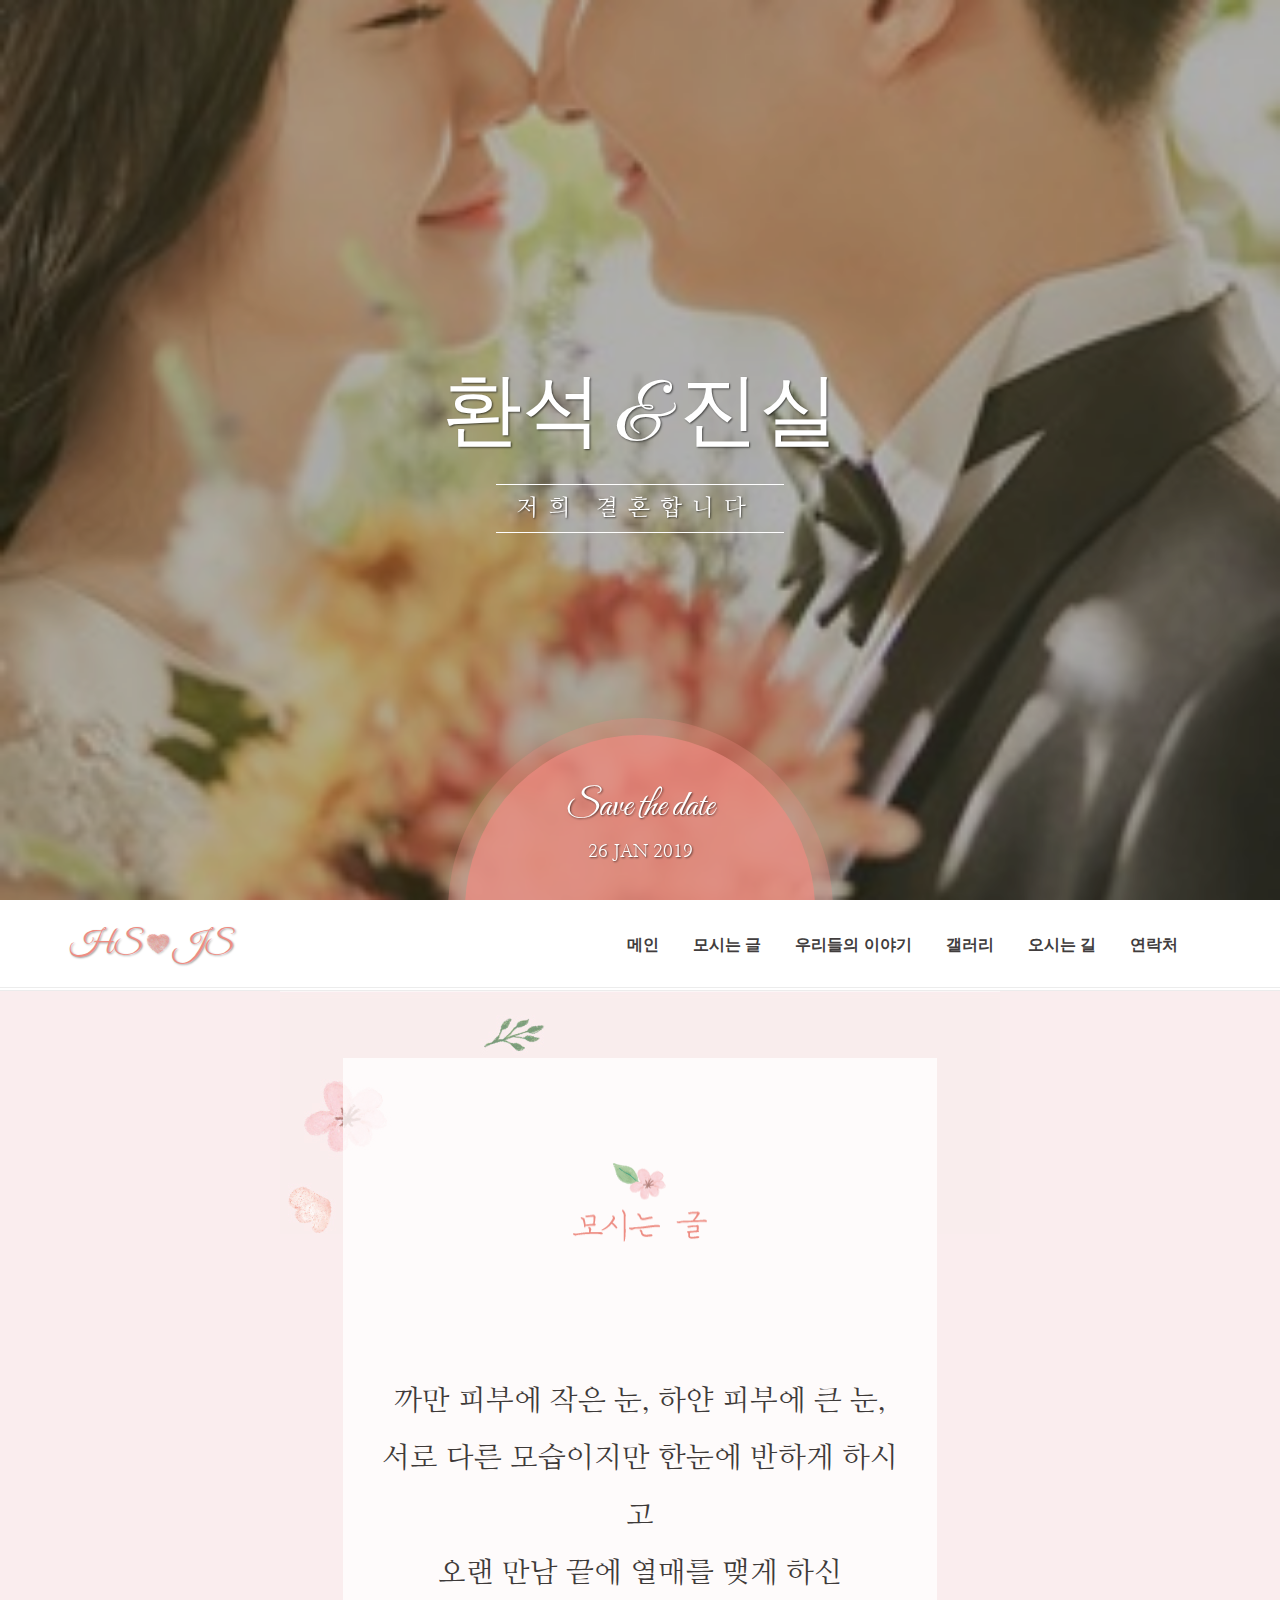
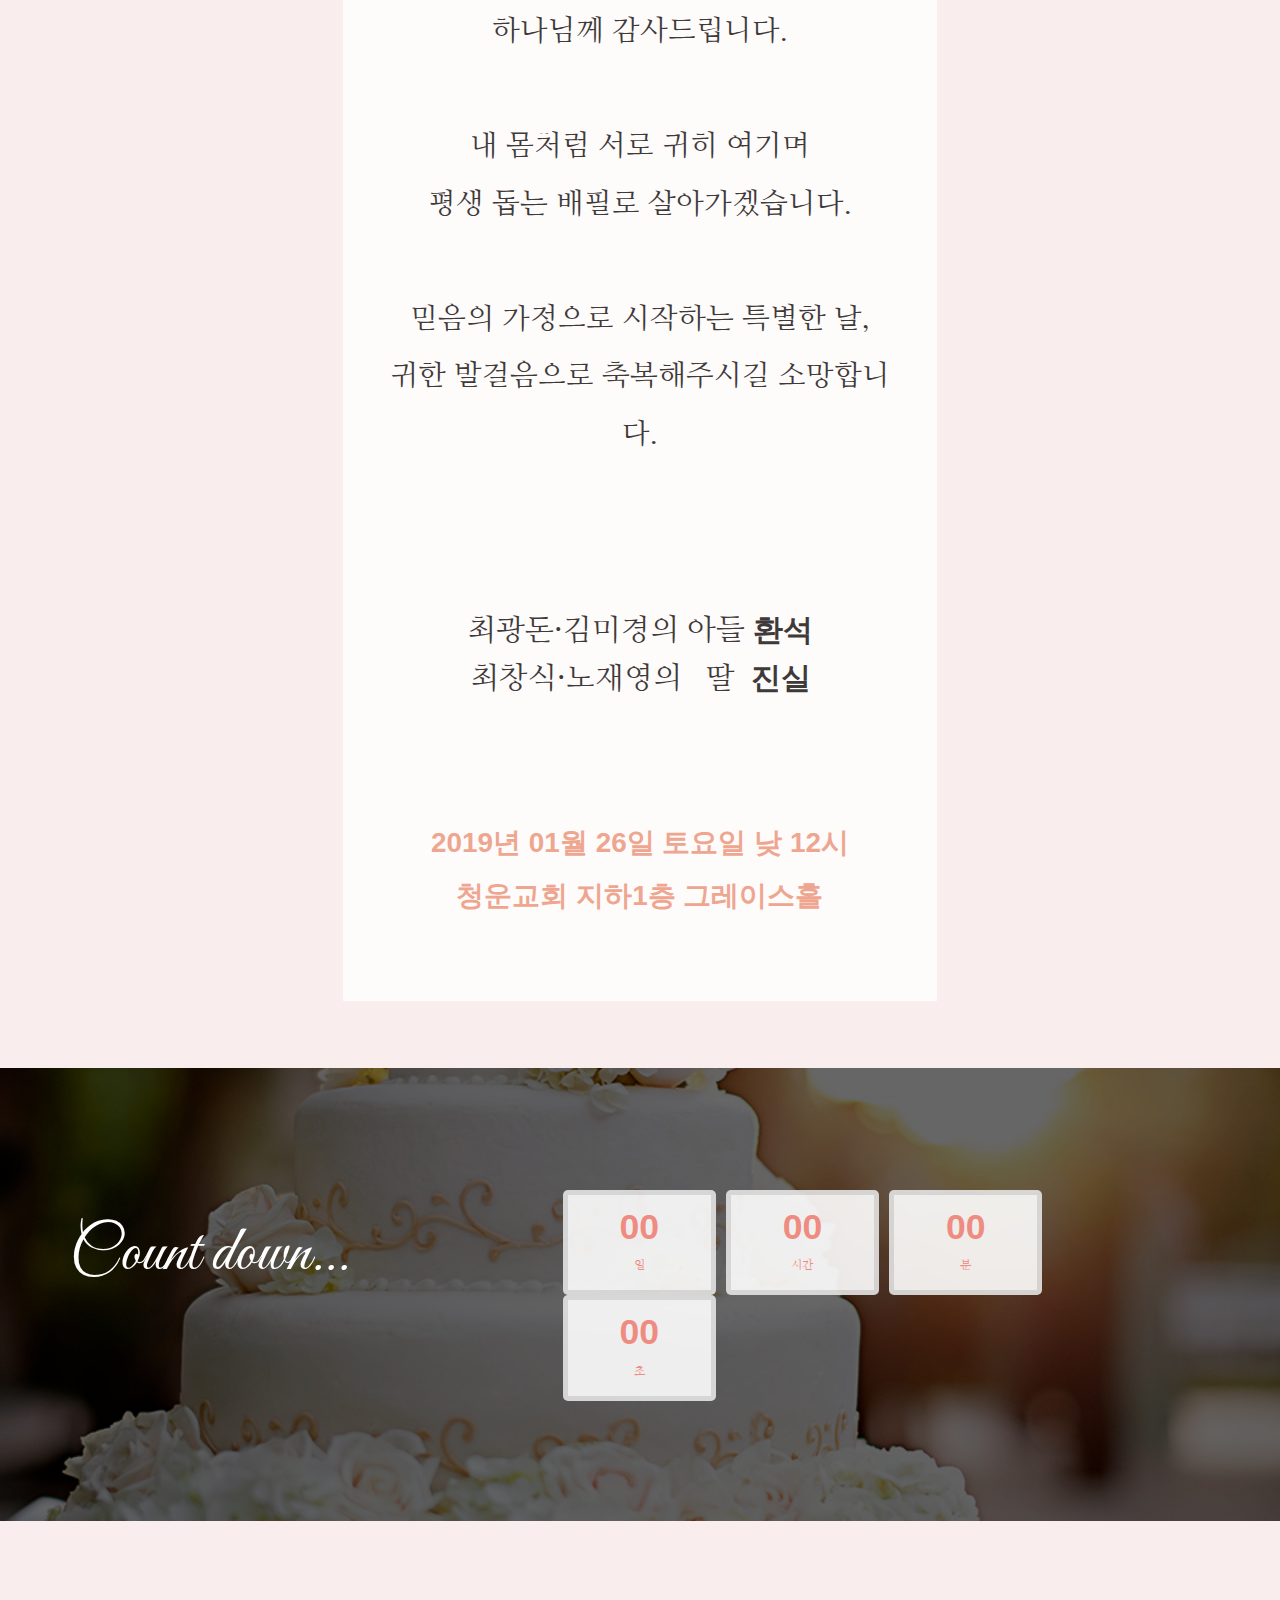
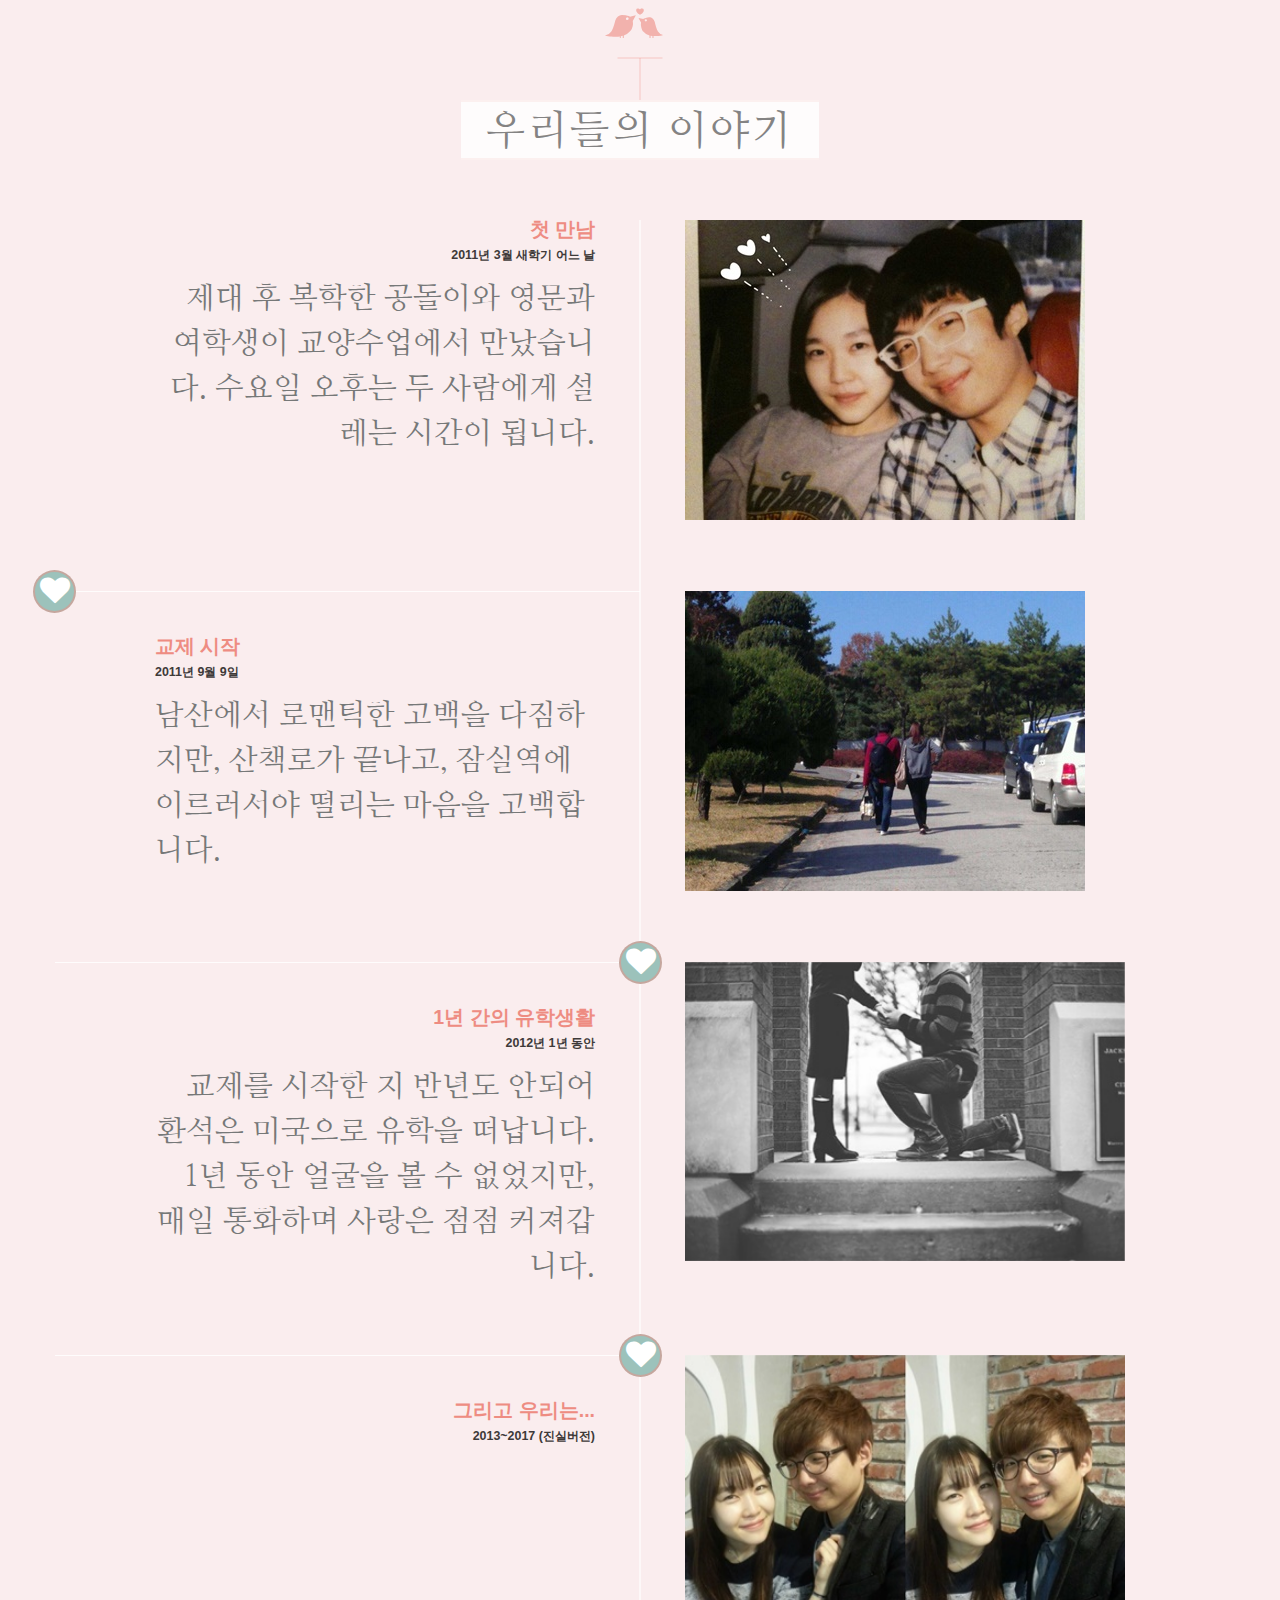
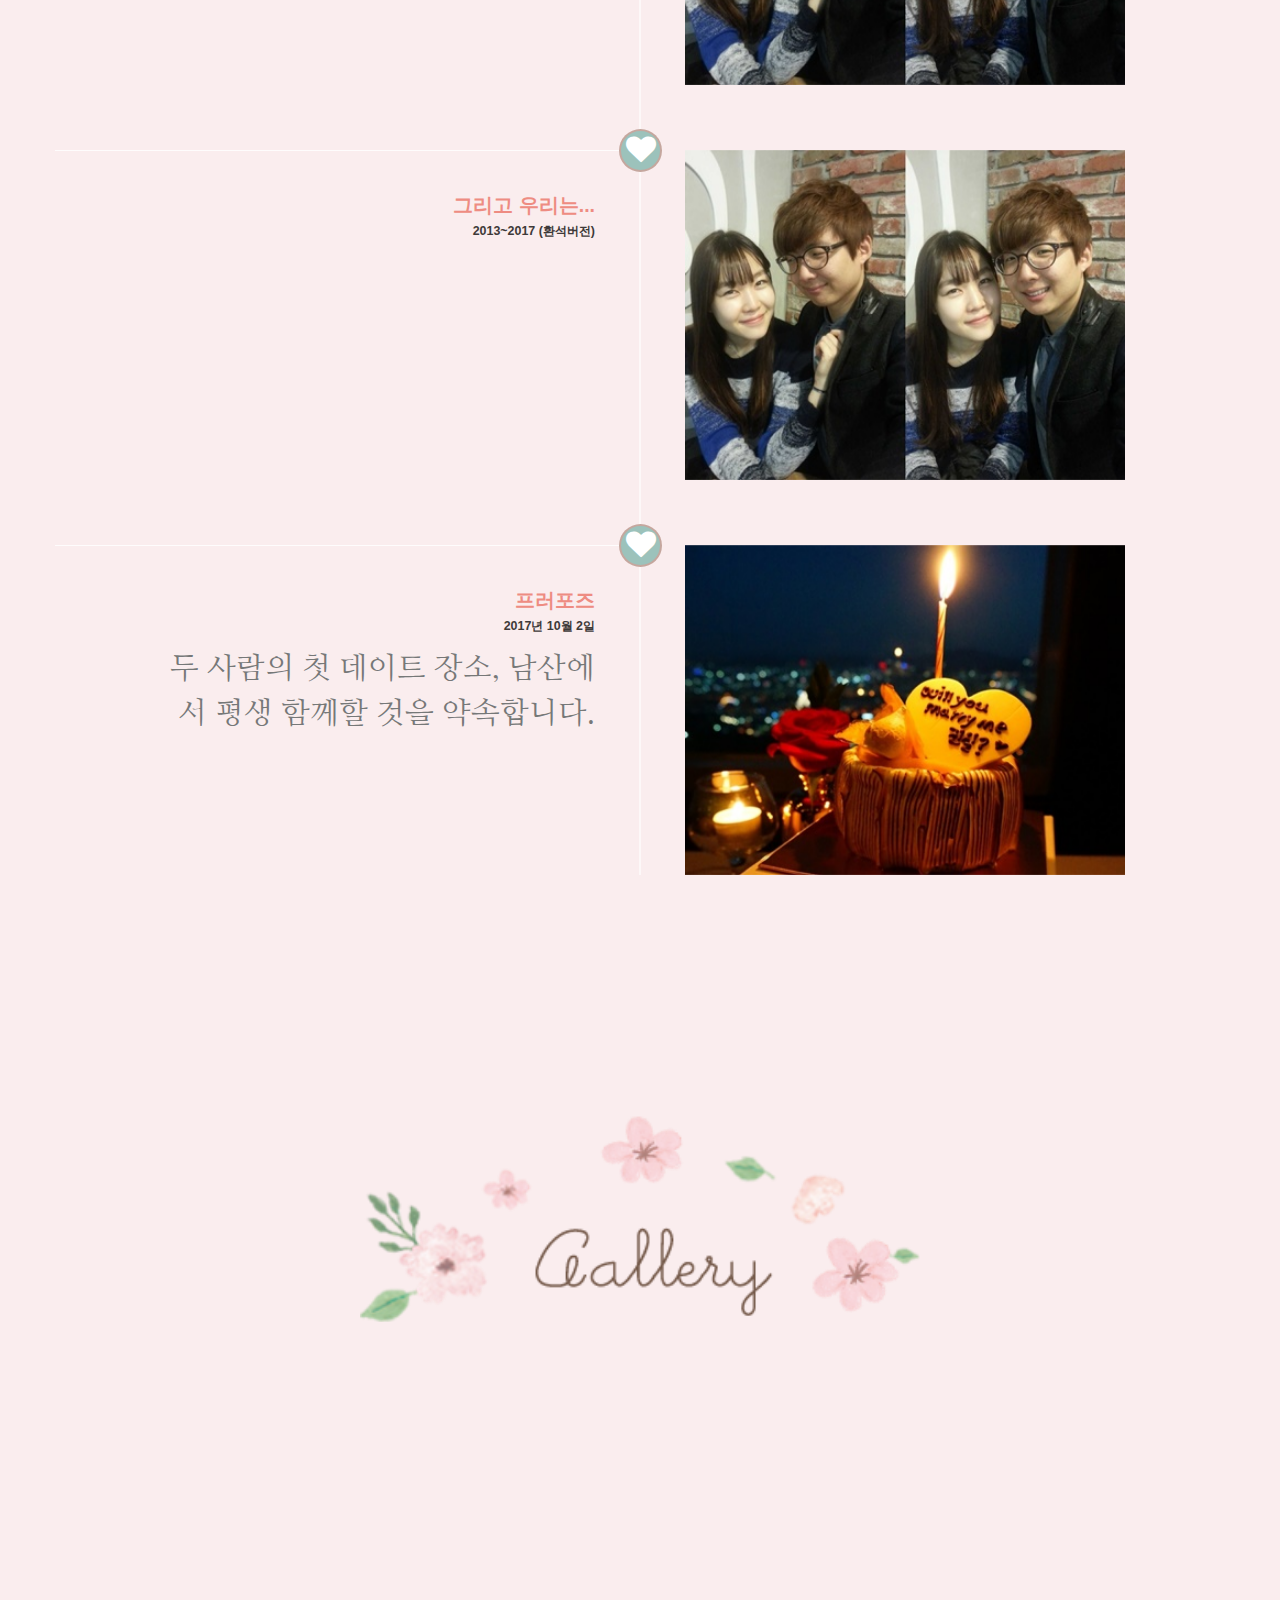
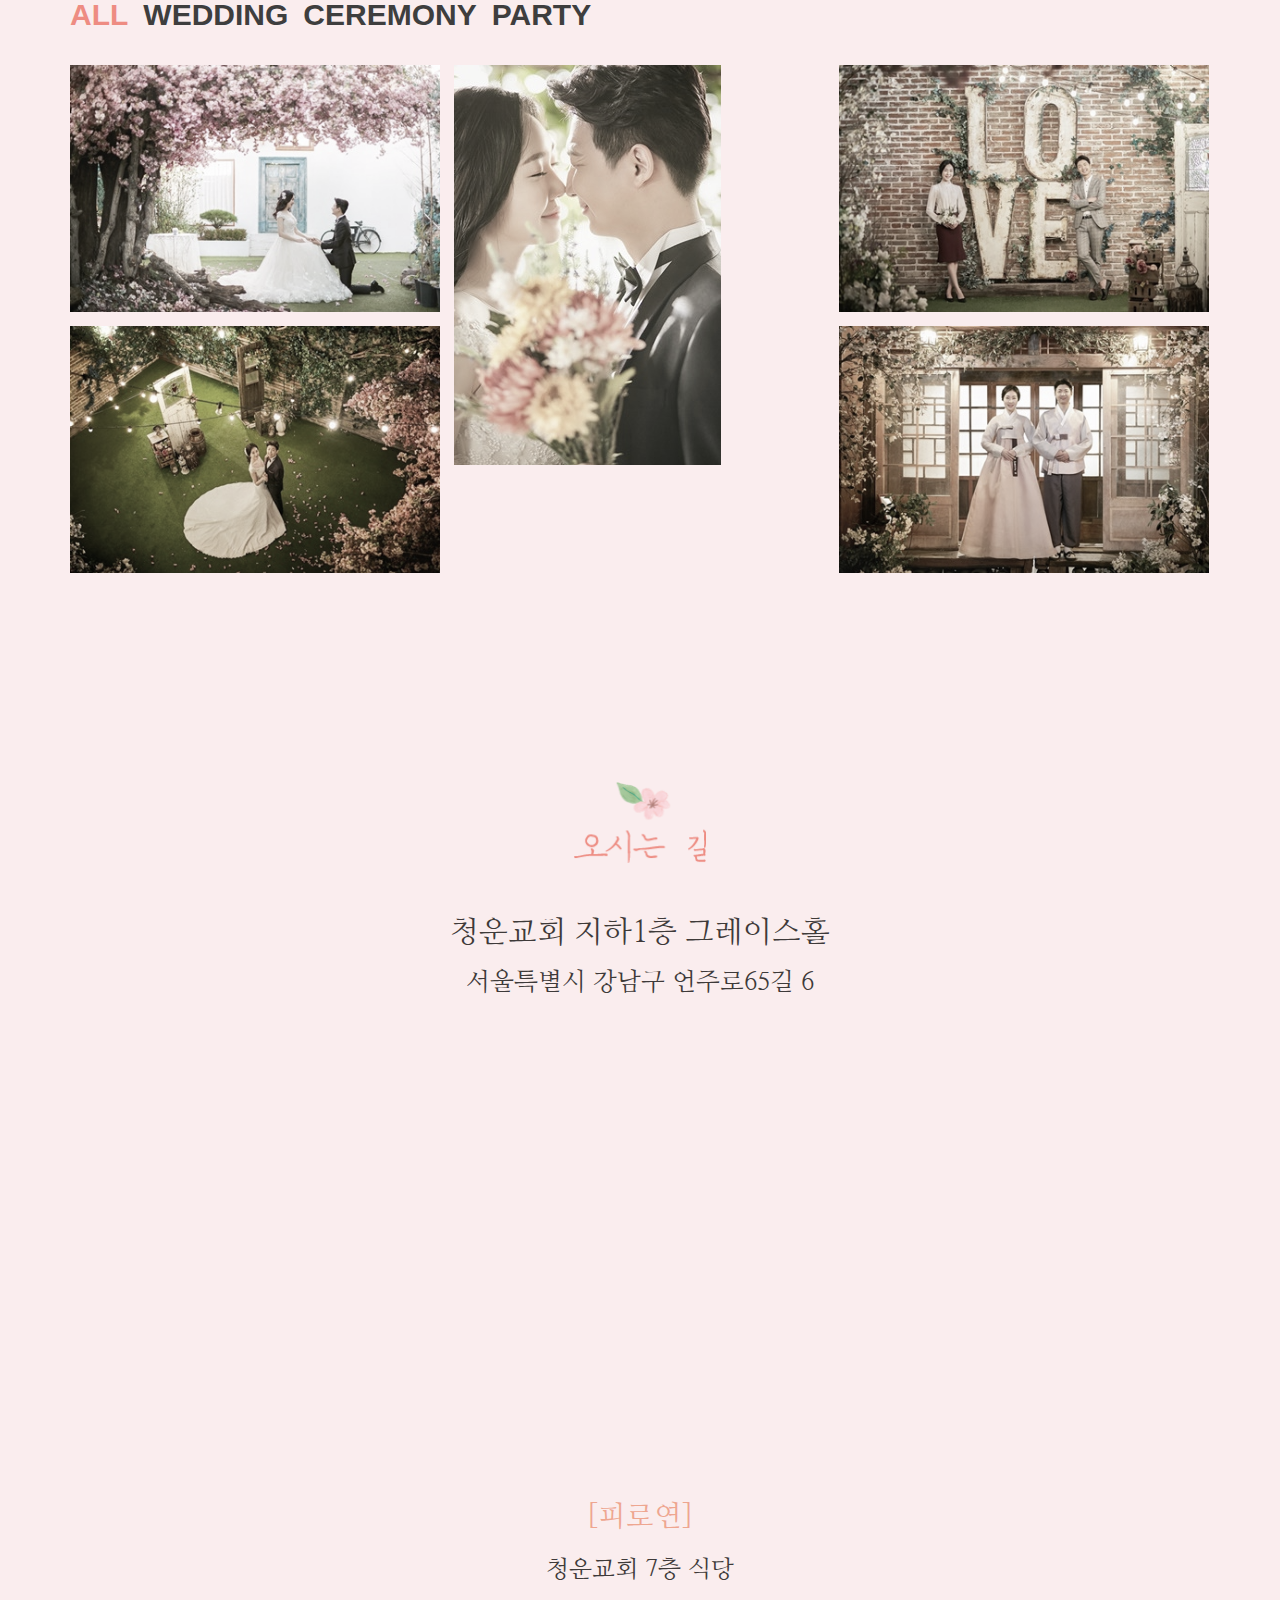
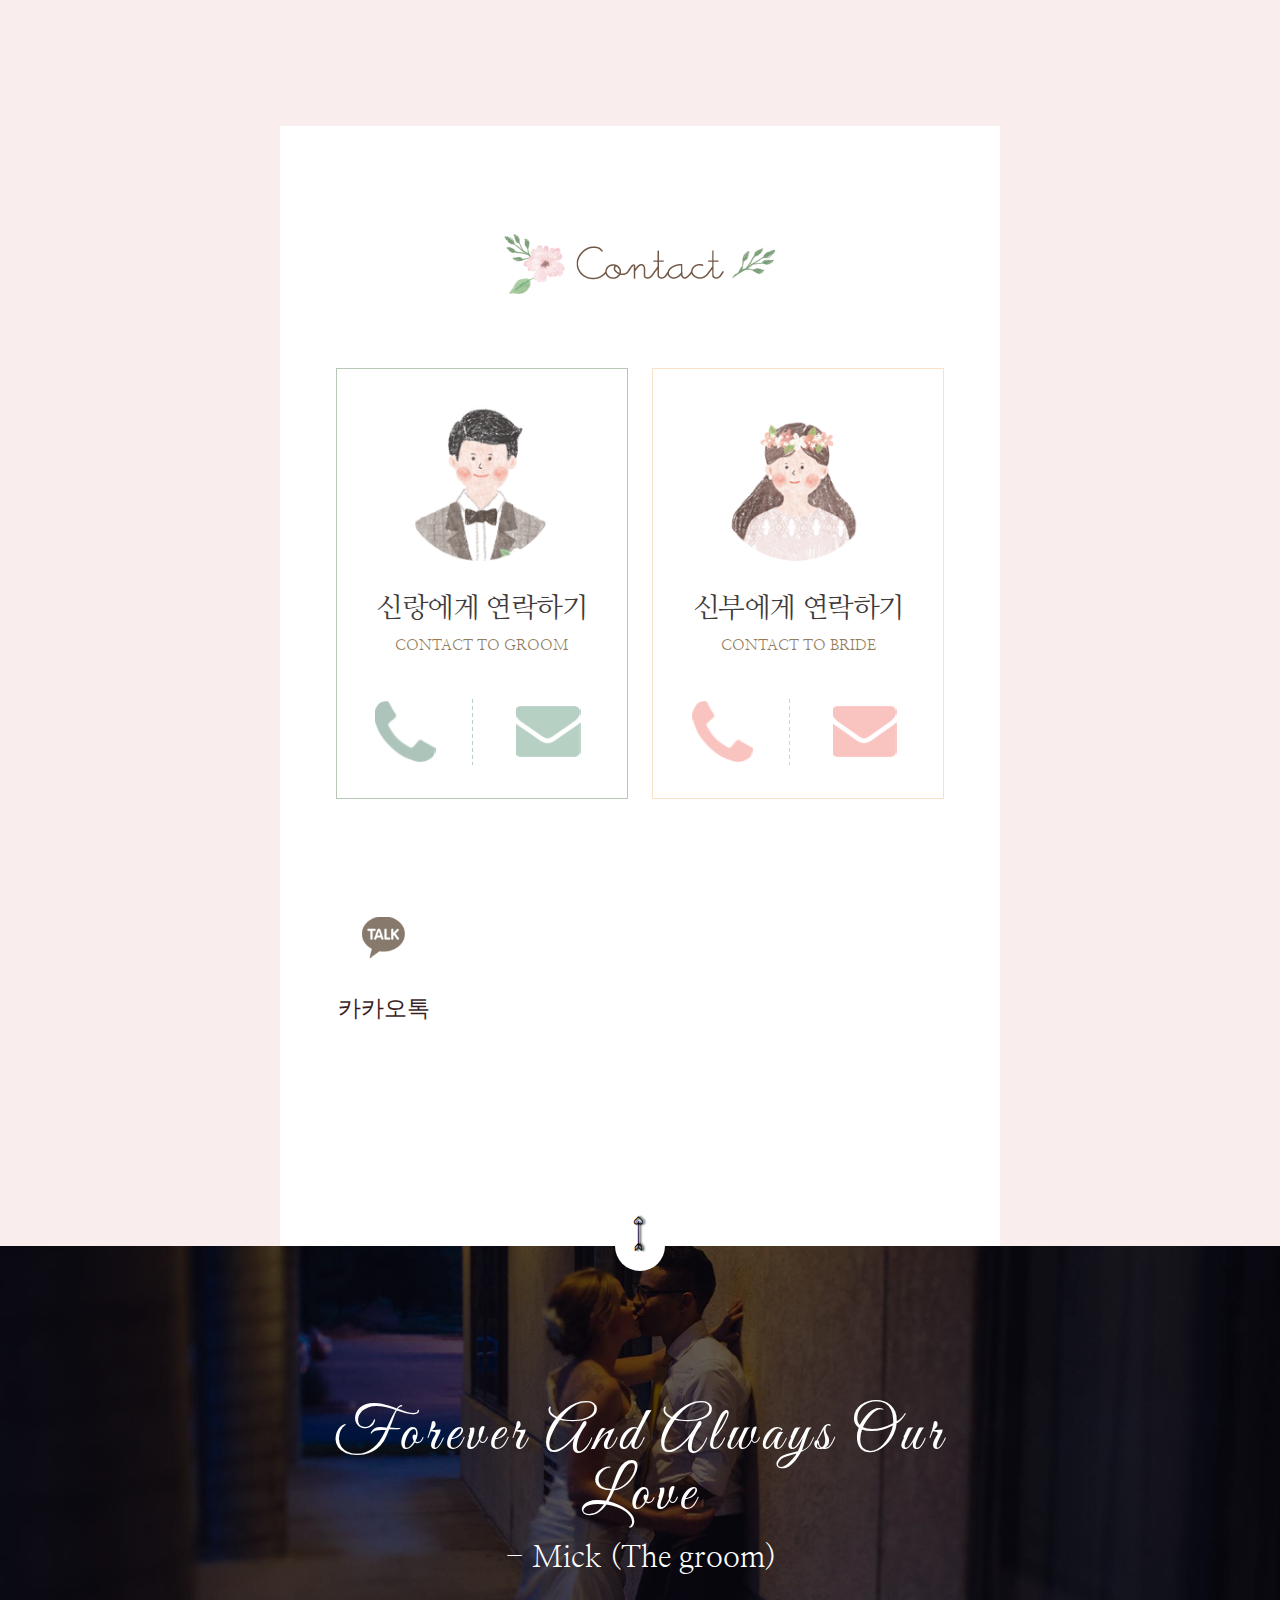
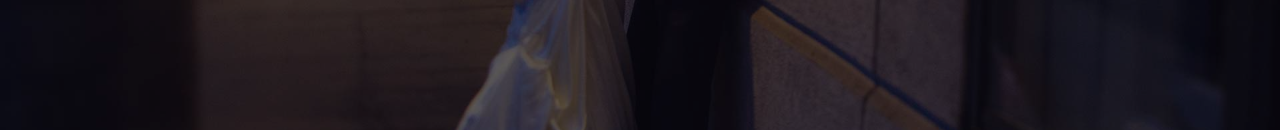
==== commit 35bf0f4f: "Update index.html" ====
--- a/index.html
+++ b/index.html
@@ -293,7 +293,7 @@
                                     </div>
                                 </div>
                             </div>
-                            <!--div class="row">
+                            <div class="row">
                             <div class="col col-md-6 text-holder right-heart">
                                     <span class="heart">
                                         <i class="fa fa-heart"></i>
@@ -332,7 +332,7 @@
                                         <img src="images/story/2017-2.jpg" alt class="img img-responsive">
                                     </div>
                                 </div>
-                            </div-->
+                            </div>
                             <div class="row">
                                 <div class="col col-md-6 text-holder right-heart">
                                     <span class="heart">
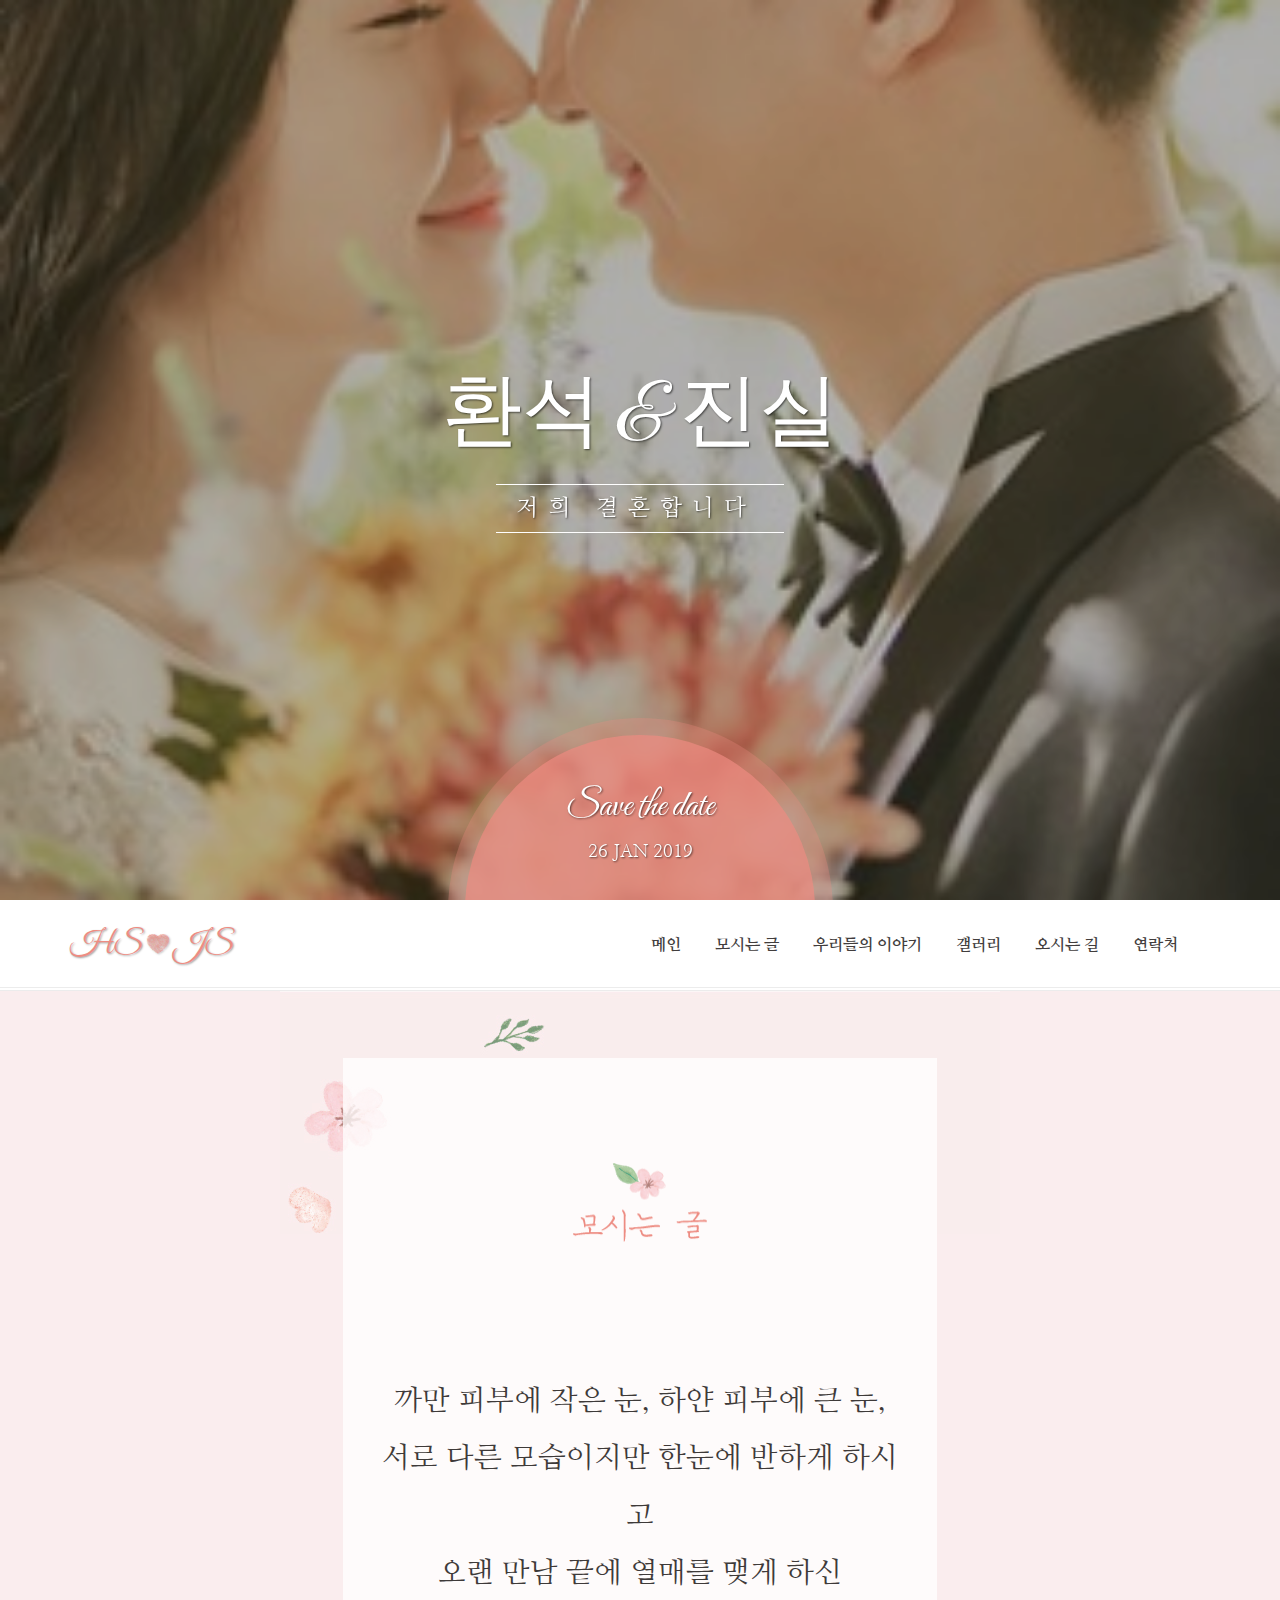
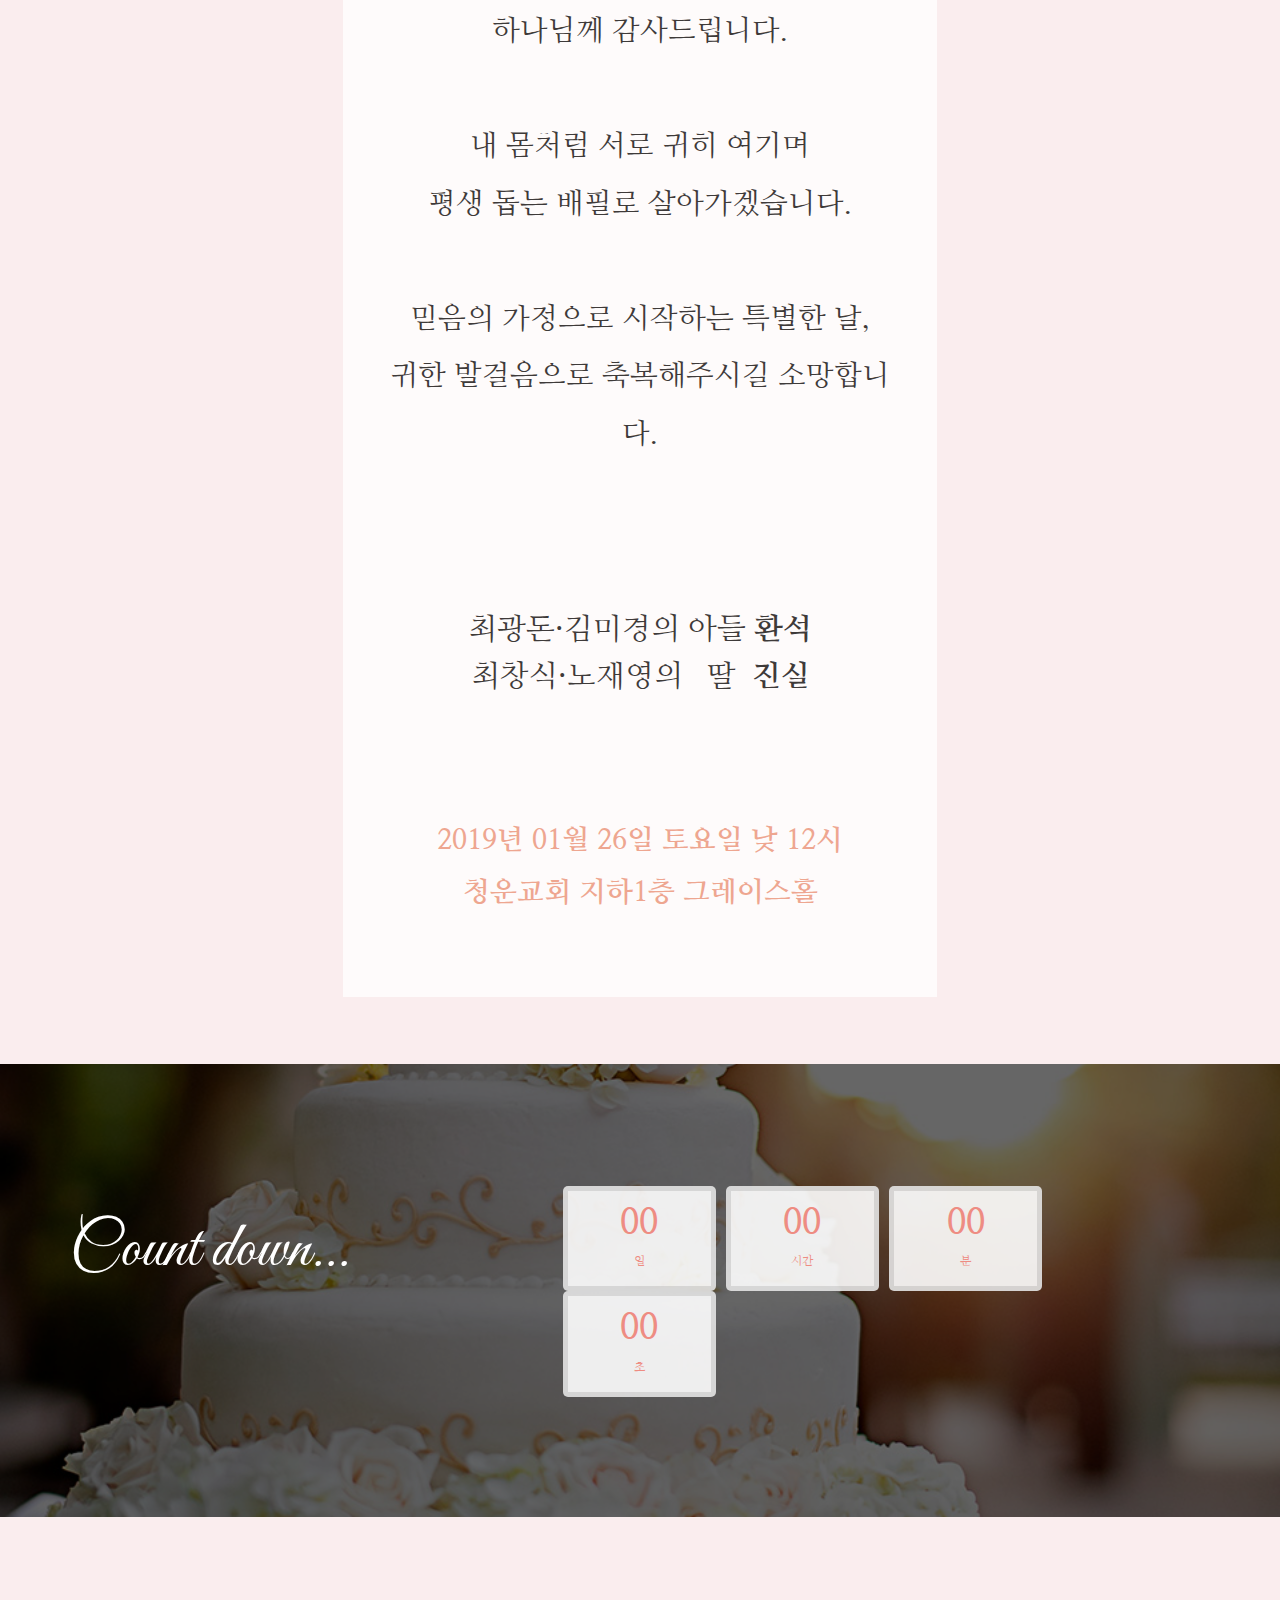
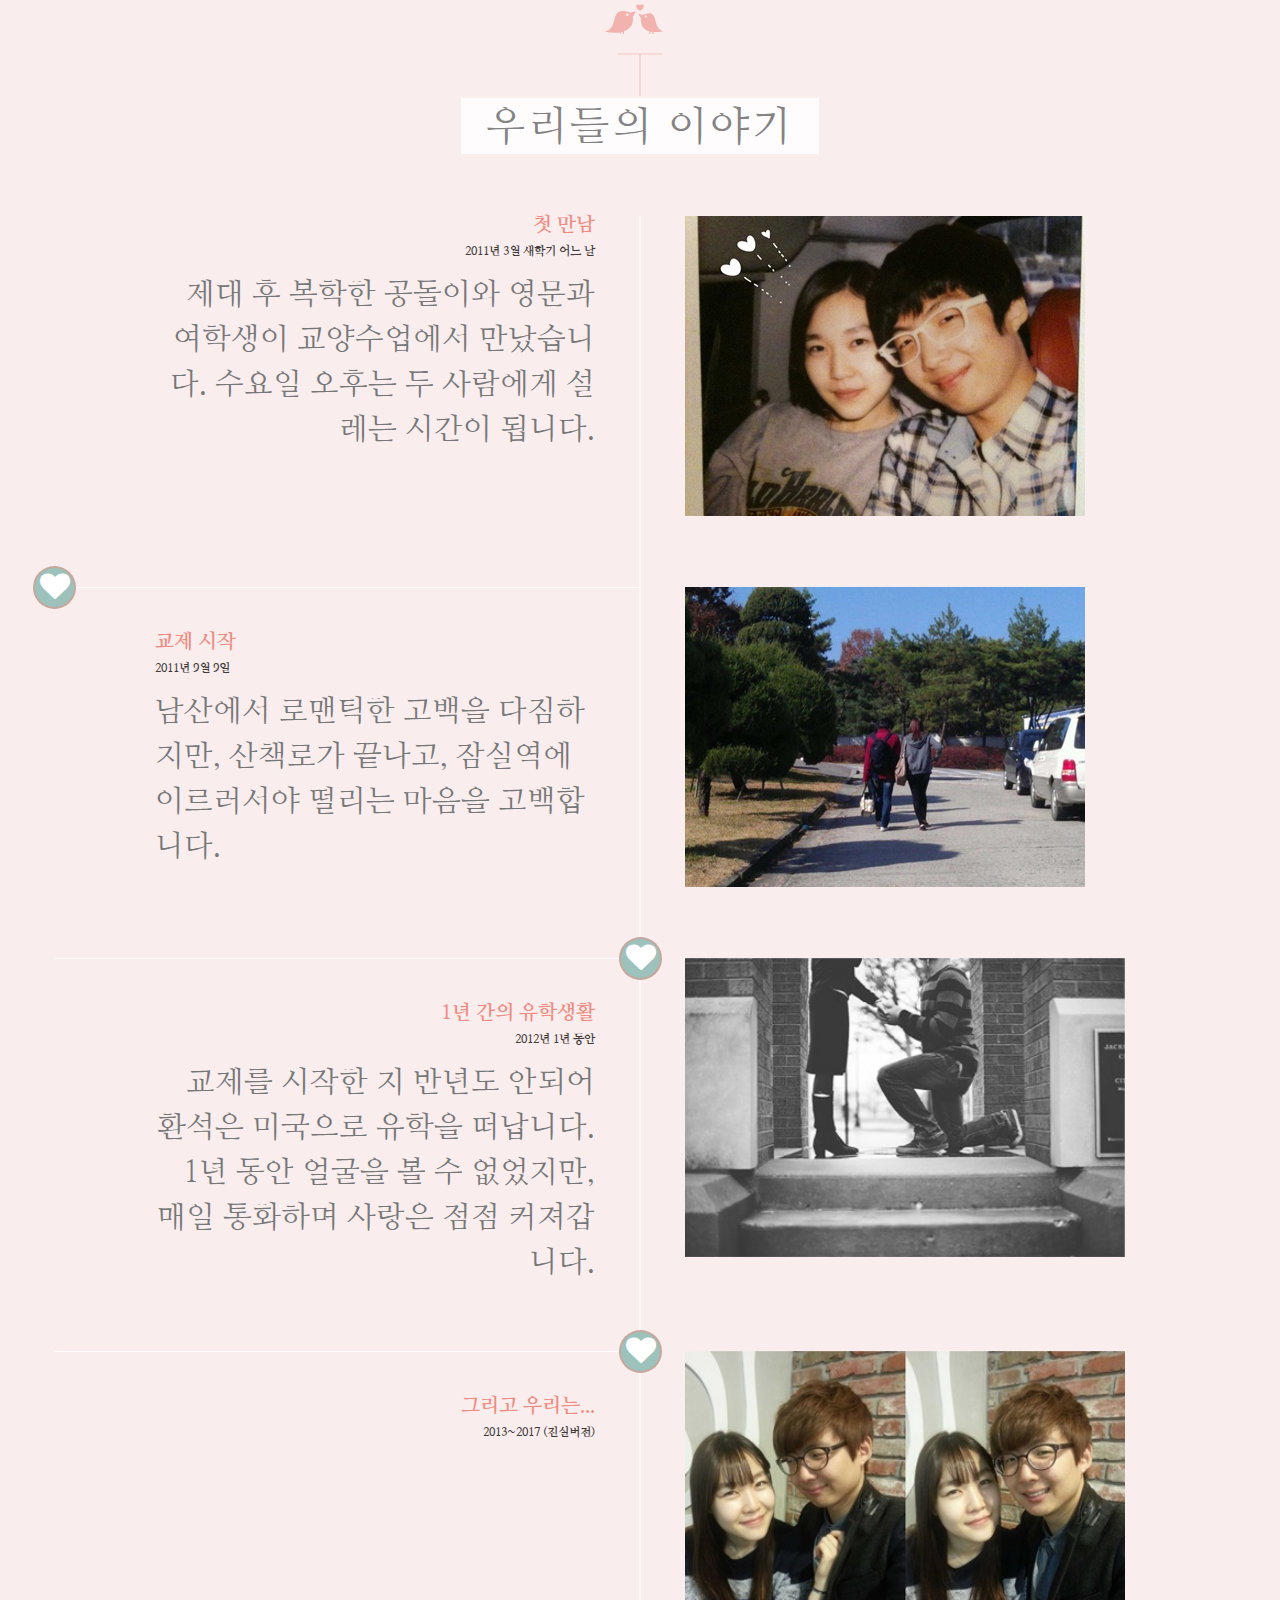
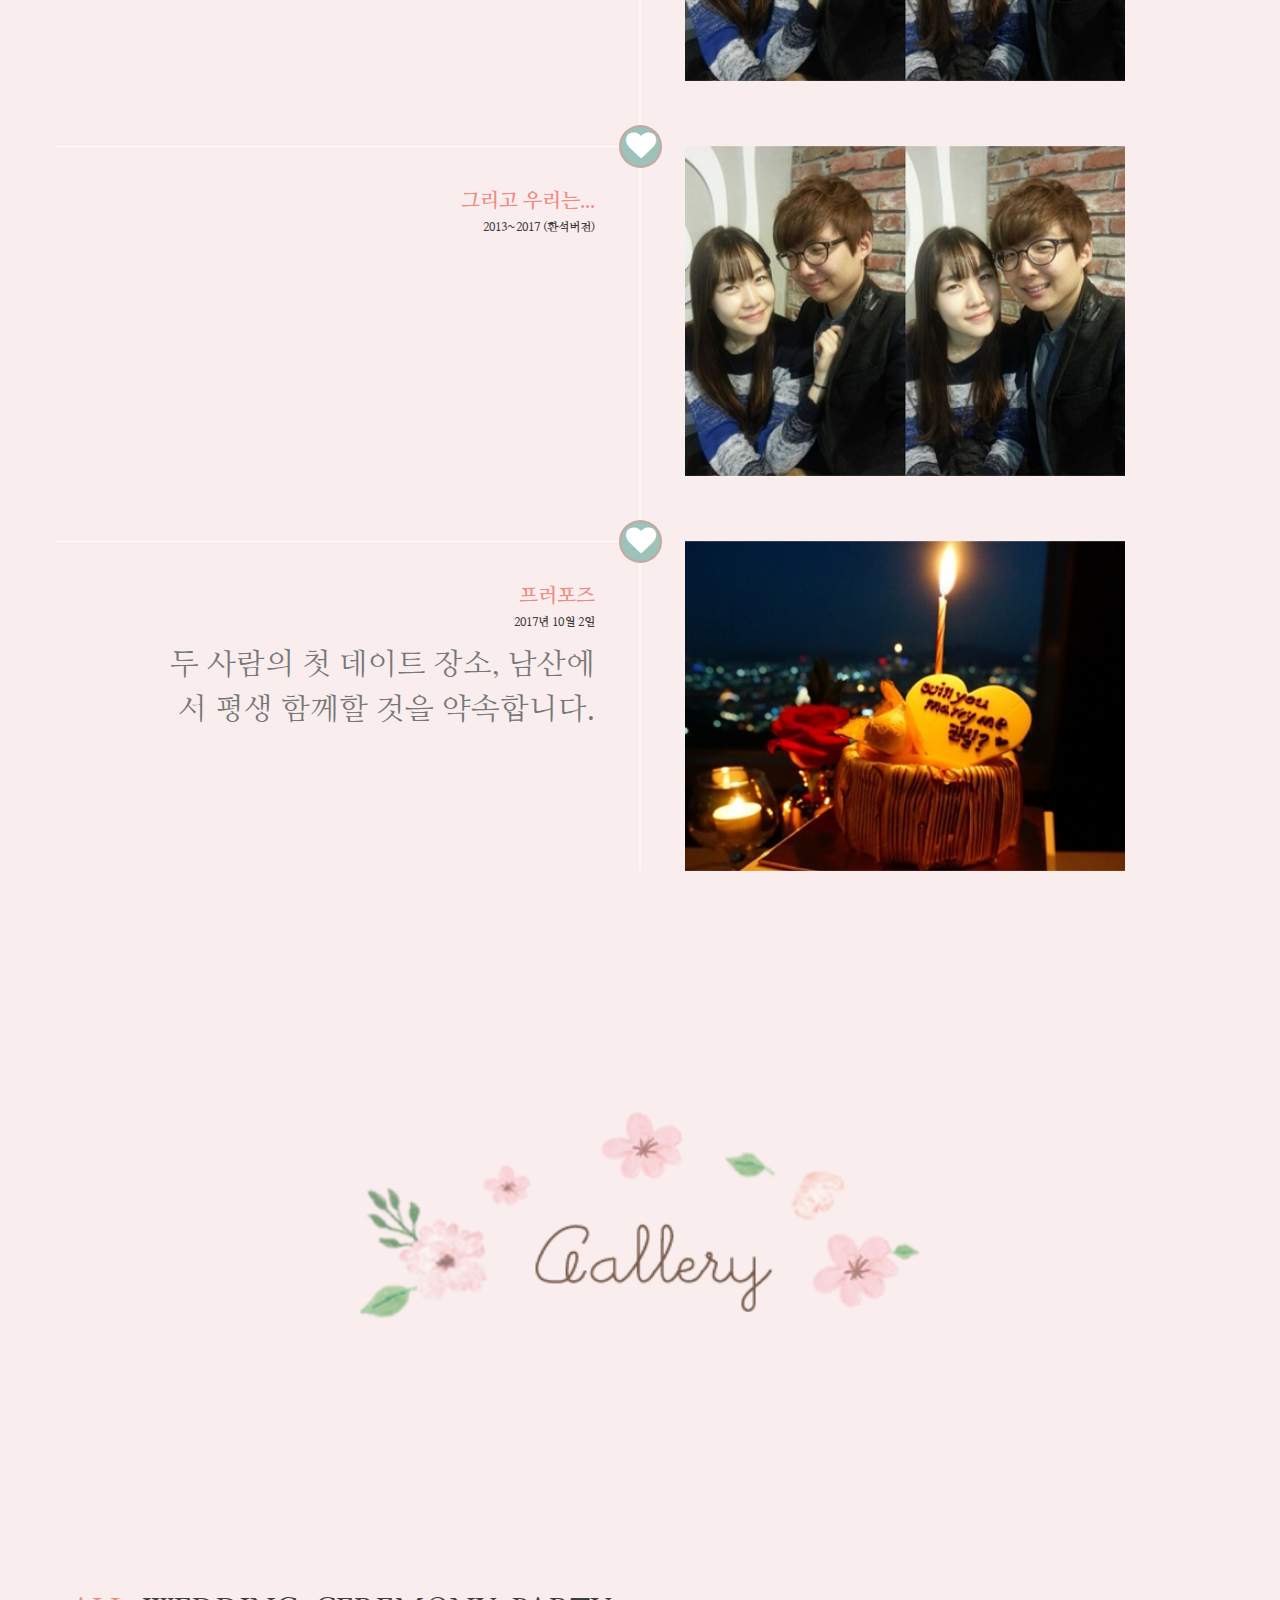
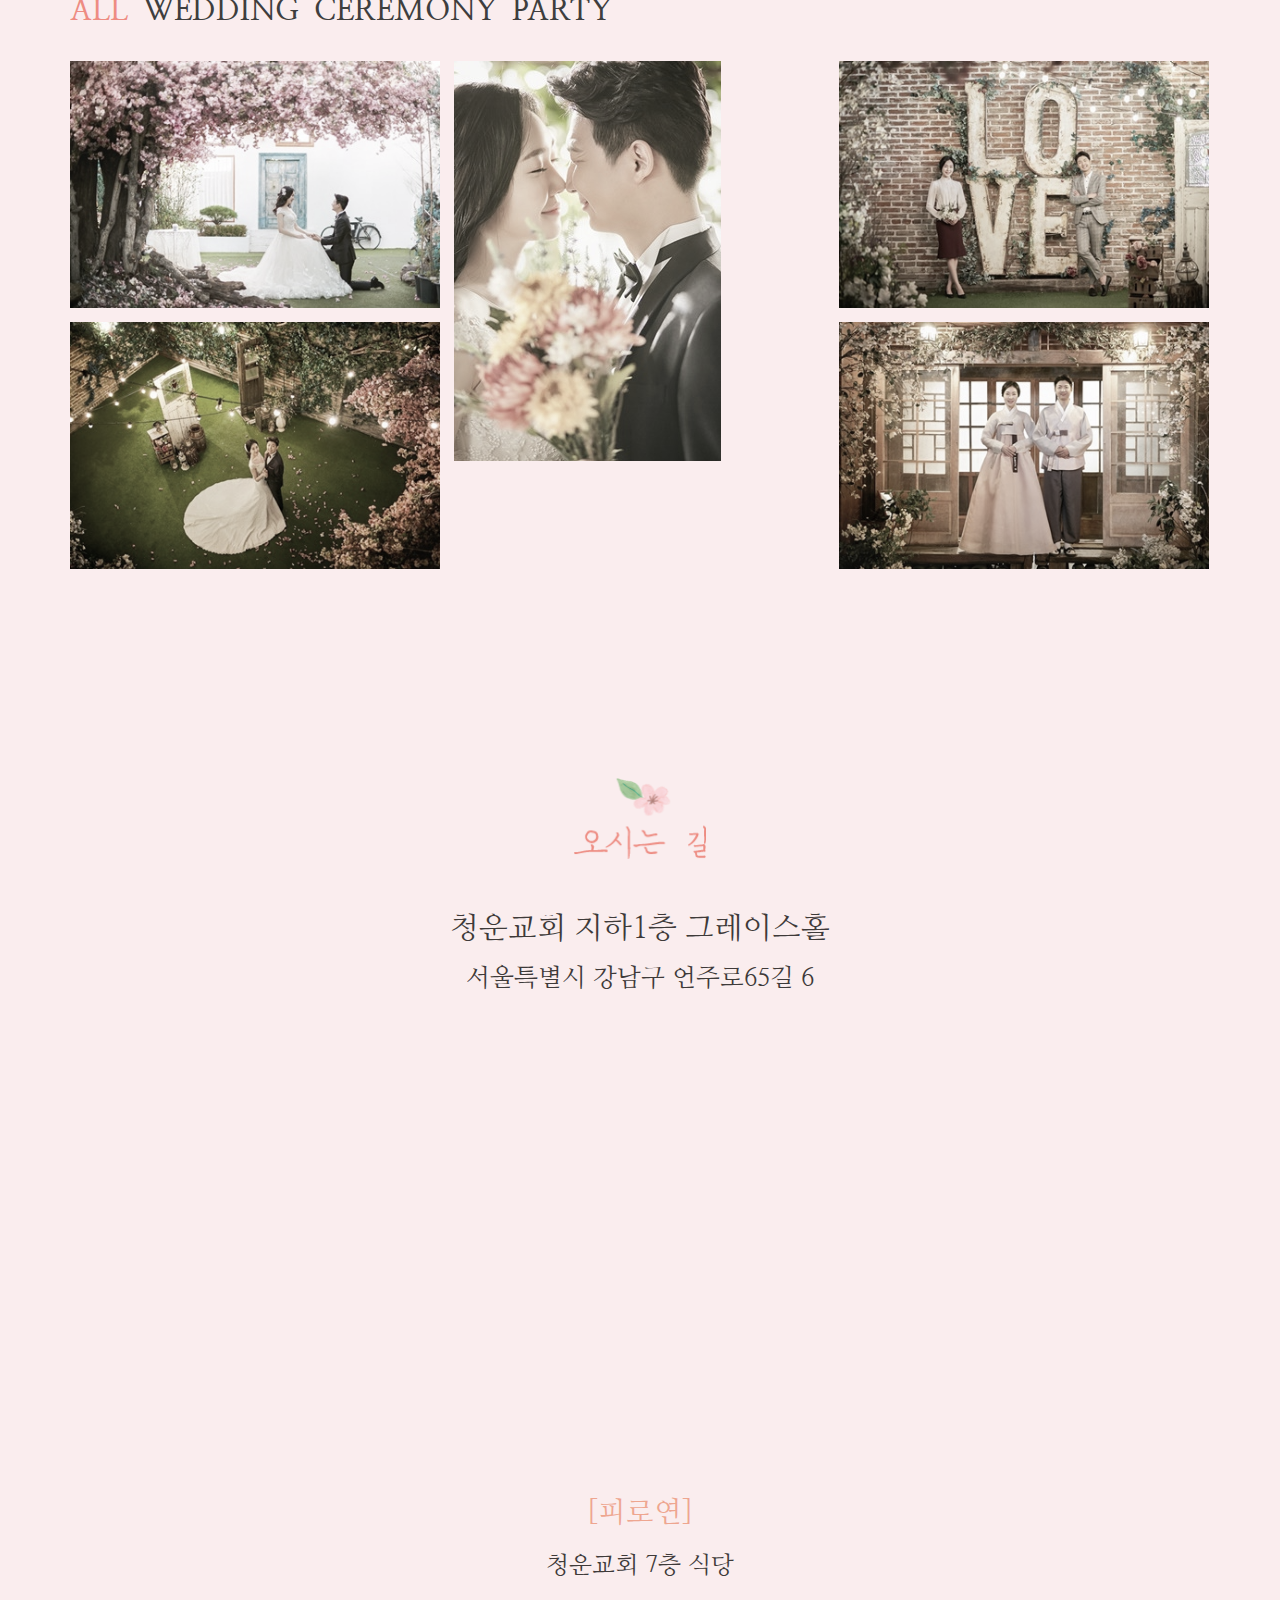
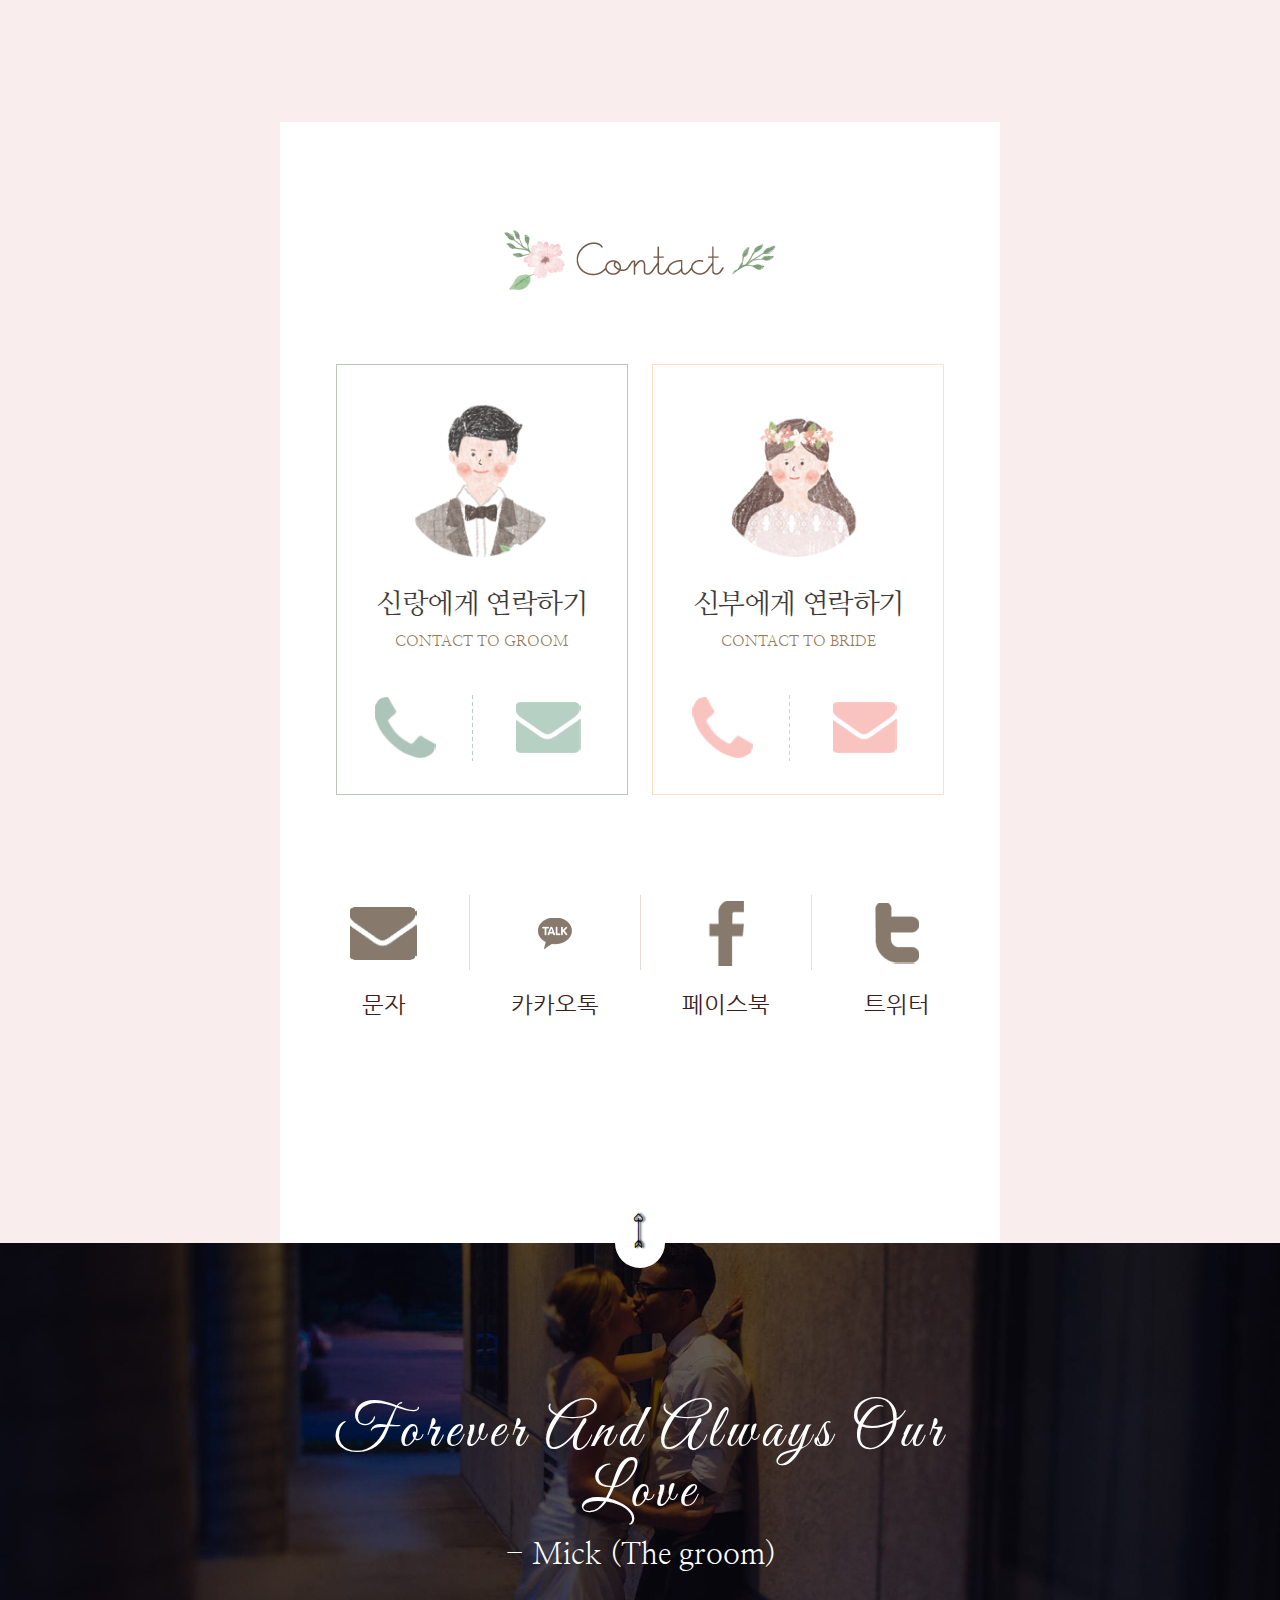
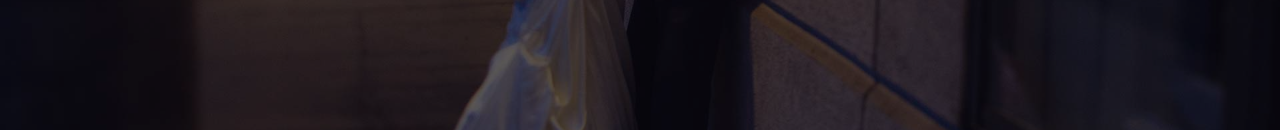
==== commit 1b6426fb: "no message" ====
--- a/index.html
+++ b/index.html
@@ -524,7 +524,7 @@
                         <!-- 신랑에게 전화, 문자하기 -->
                         <div class="phone clear">
                             <div class="call"><a href="tel:010-9491-5473"><img src="images/phone.png" alt="신랑에게 전화하기"></a></div>
-                            <div class="sms"><a href="sms:010-9491-5473"><img src="images/sms.png" alt="신랑에게 문자보내기"></a></div>
+                            <div class="sms"><a href="sms:?body=환석♥진실 모바일청첩장%0Ahttps://hsjs.familyds.net/~wedding-invitation"><img src="images/sms.png" alt="신랑에게 문자보내기"></a></div>
                         </div>
                     </div>
                     <div class="bride1">
@@ -539,27 +539,26 @@
                     </div>
                 </div>
                 <ul class="clear">
+                    <!-- 문자 공유하기 -->
+                    <li><a href="javascript:executeKakaoStoryLink('최환석♥최진실 모바일초대장','http://hsjs.familyds.net/~wedding-invitation','http://hsjs.familyds.net/~wedding-invitation/file/mobile_user_img/20181211155906_1_heychs.jpg');">
+                        <div class="share-icon"><img src="images/sms-share.png" alt=" "></div>
+                        <div class="share-text">문자</div>
+                    </a></li>
                     <!-- 카카오톡 공유하기 -->
-                    <li><a href="javascript:sendLink('최환석♥최진실 모바일초대장입니다. https://ourweddinginvitation-hsjs.firebaseapp.com/','https://ourweddinginvitation-hsjs.firebaseapp.com/file/mobile_user_img/20181211155906_1_heychs.jpg','https://ourweddinginvitation-hsjs.firebaseapp.com/');">
+                    <li><a href="javascript:sendLink('최환석♥최진실 모바일초대장입니다. http://hsjs.familyds.net/~wedding-invitation','http://hsjs.familyds.net/~wedding-invitation/file/mobile_user_img/20181211155906_1_heychs.jpg','http://hsjs.familyds.net/~wedding-invitation');">
                         <div class="share-icon"><img src="images/kakao.png" alt=" "></div>
                         <div class="share-text">카카오톡</div>
                     </a></li>
-                    <!-- 카카오스토리 공유하기 ->
-                    <li><a href="javascript:executeKakaoStoryLink('최환석♥최진실 모바일초대장','http://me2.do/xbBGBSR1','http://www.cardq.co.kr/file/mobile_user_img/20181211155906_1_heychs.jpg');">
-                        <div class="share-icon"><img src="images/story.png" alt=" "></div>
-                        <div class="share-text">카카오스토리</div>
-                    </a></li>
-                    <!-- 페이스북 공유하기 ->
-                    <li><a href="javascript:goLinkSNS('fb','http://me2.do/xbBGBSR1');">
+                    <!-- 페이스북 공유하기 -->
+                    <li><a href="javascript:goLinkSNS('fb','http://hsjs.familyds.net/~wedding-invitation');">
                         <div class="share-icon"><img src="images/face.png" alt=" "></div>
                         <div class="share-text">페이스북</div>
                     </a></li>
-                    <!-- 트위터 공유하기 ->
-                    <li><a href="javascript:goLinkSNS('tw','최환석♥최진실 카드큐 모바일초대장입니다. http://me2.do/xbBGBSR1');">
+                    <!-- 트위터 공유하기 -->
+                    <li><a href="javascript:goLinkSNS('tw','최환석♥최진실 모바일초대장입니다. http://hsjs.familyds.net/~wedding-invitation');">
                         <div class="share-icon"><img src="images/tweet.png" alt=" "></div>
                         <div class="share-text">트위터</div>
                     </a></li>
-                    -->
                 </ul>
             </section>
 
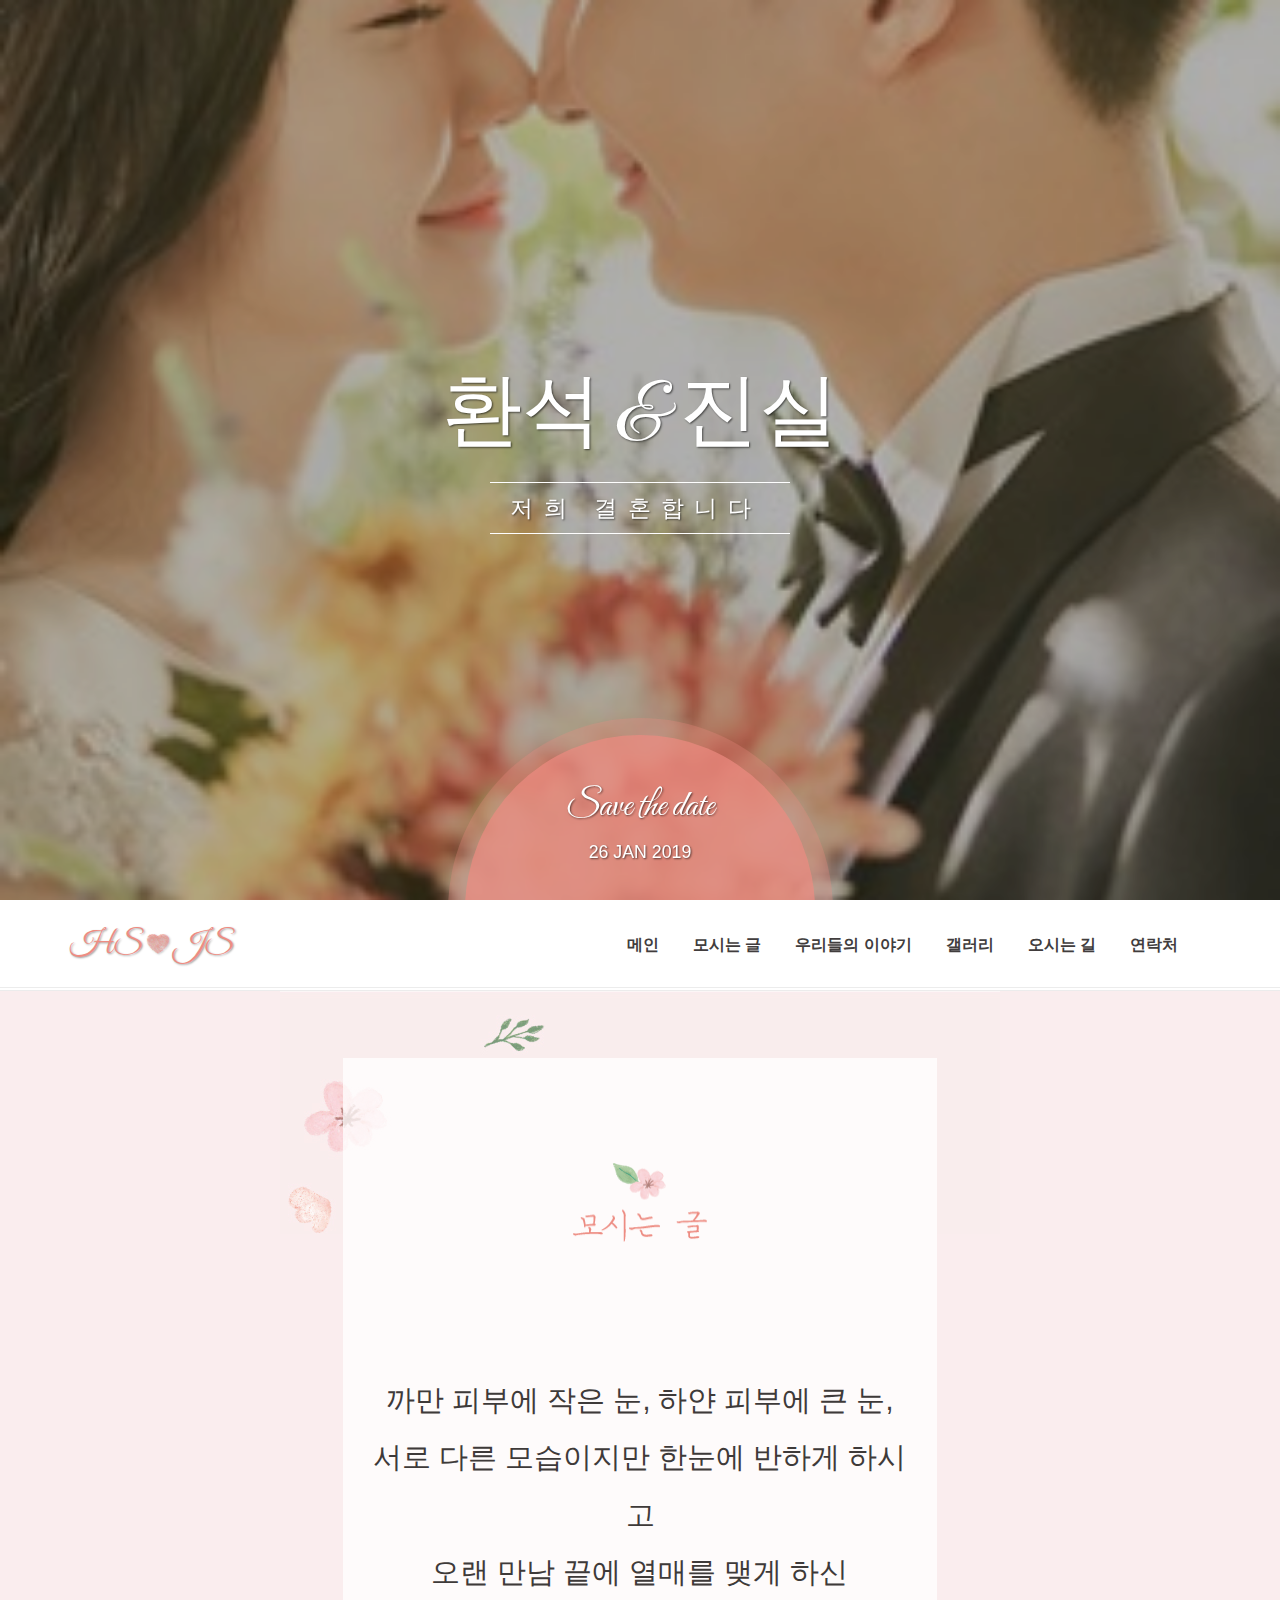
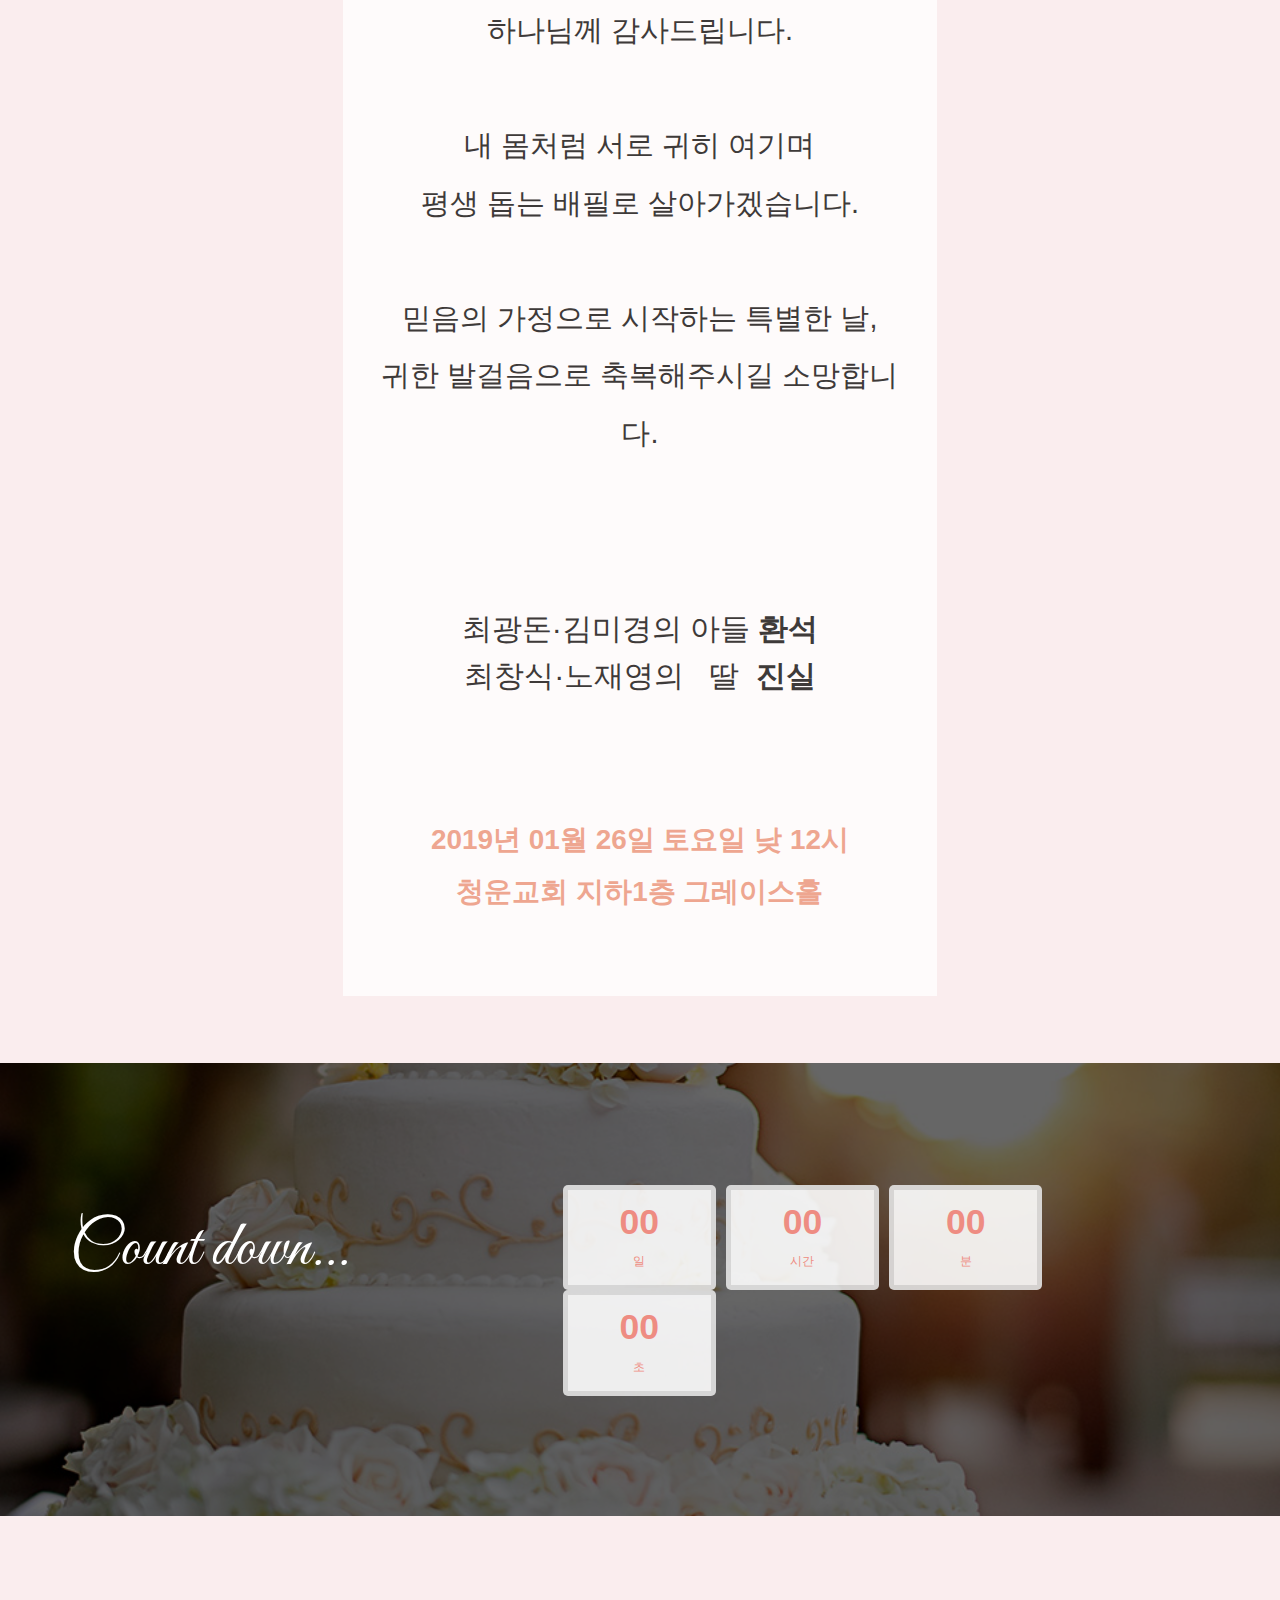
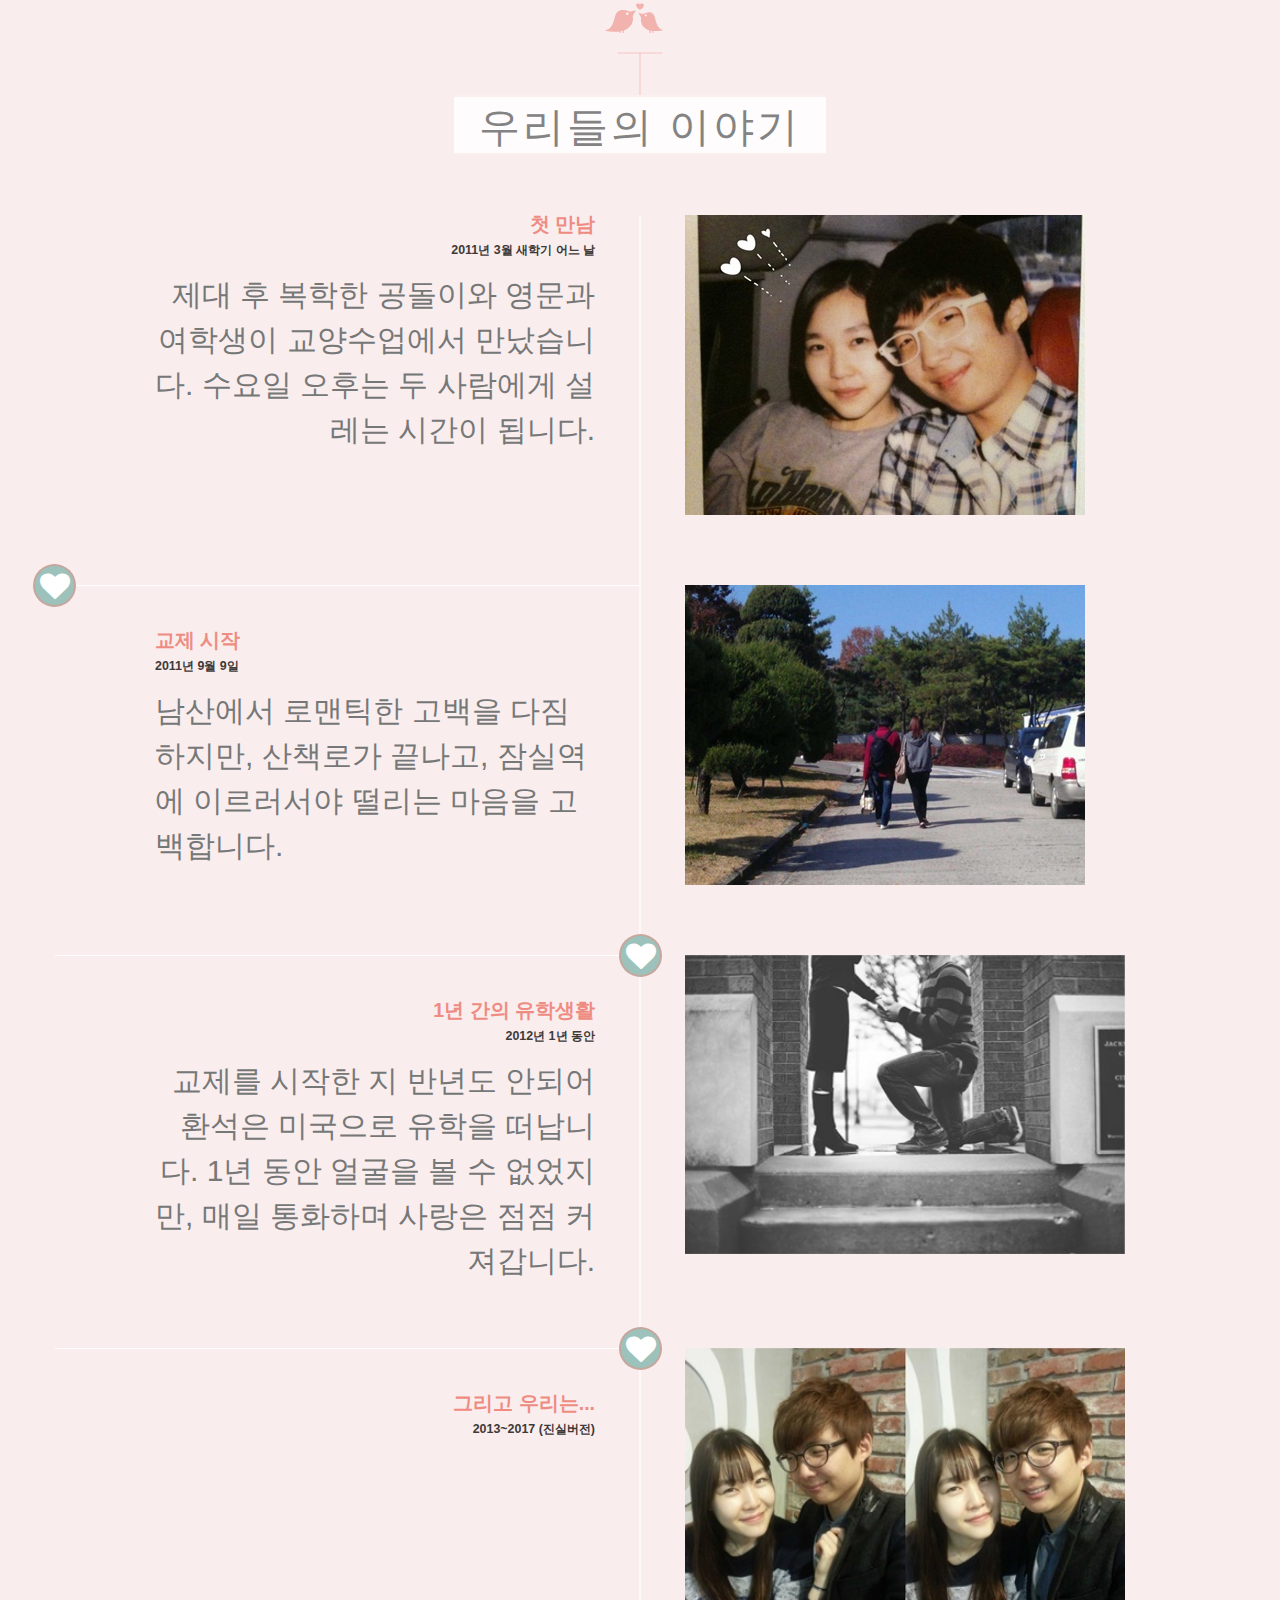
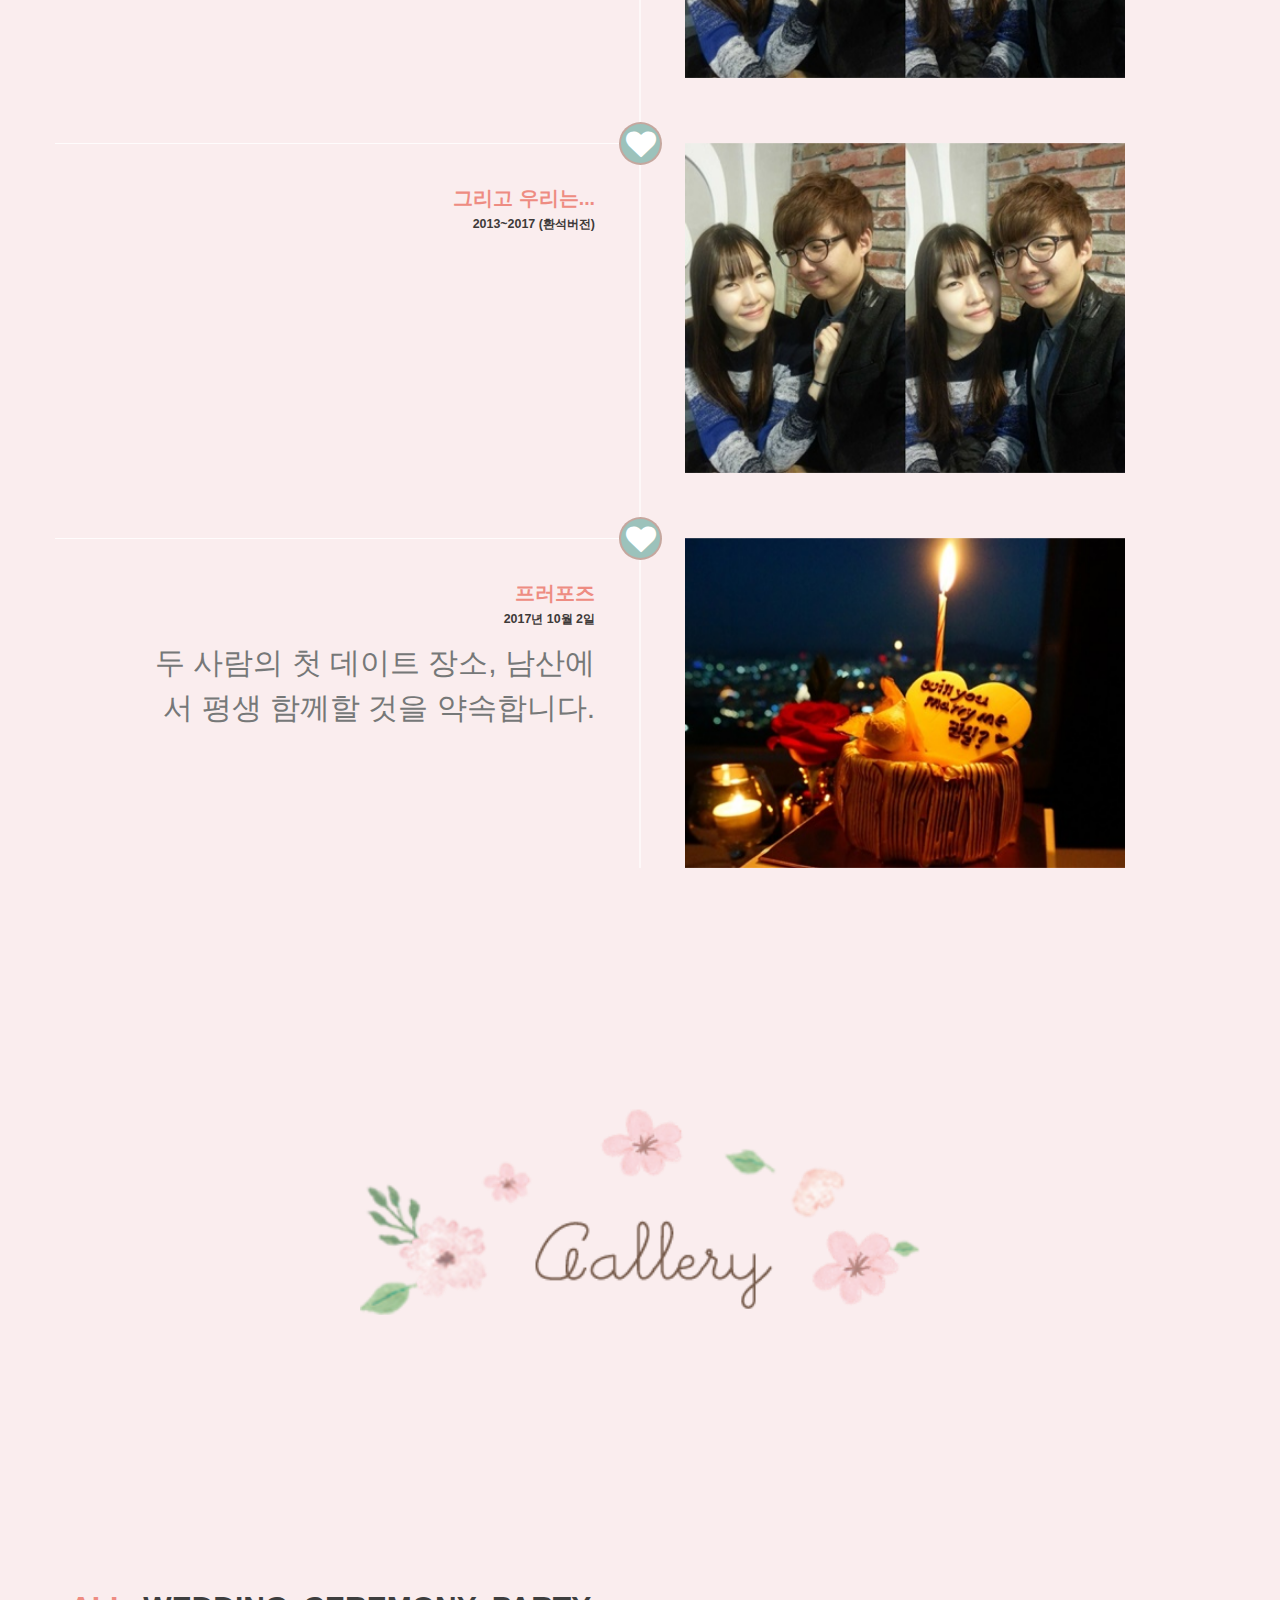
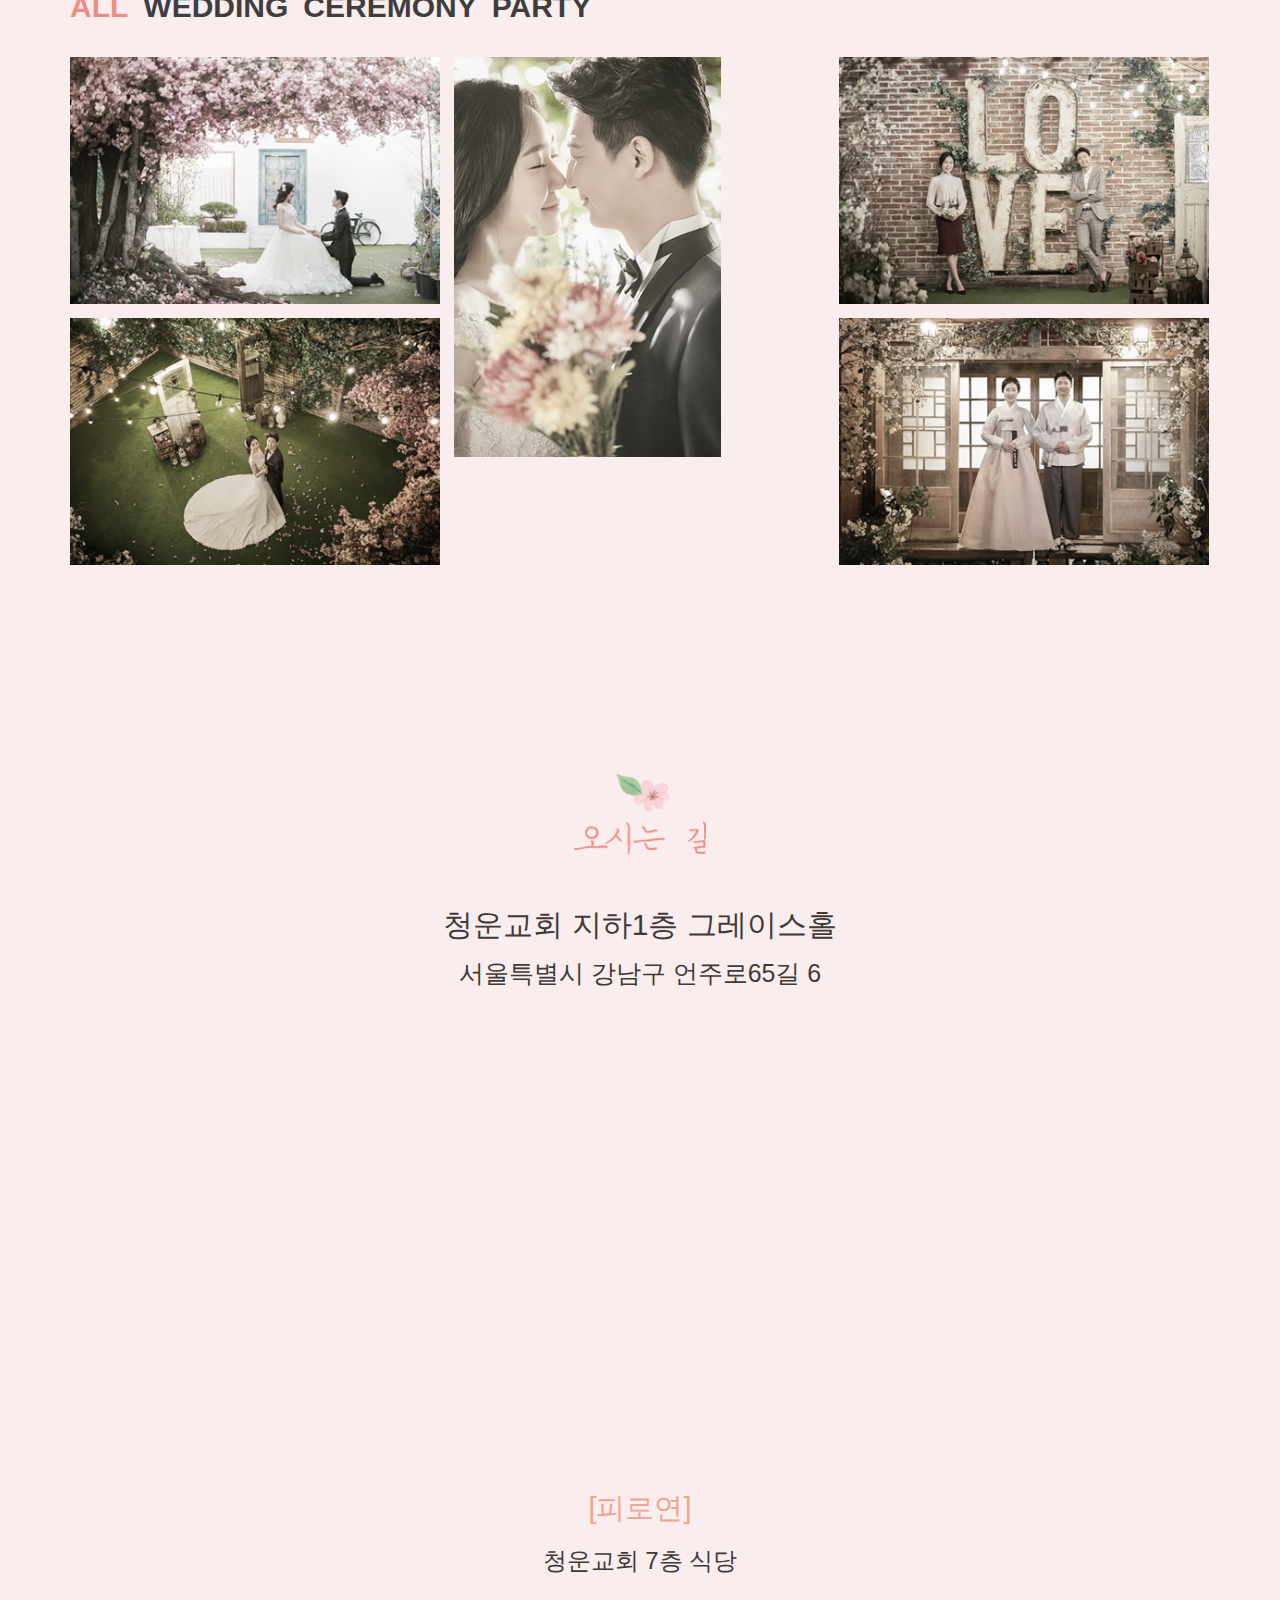
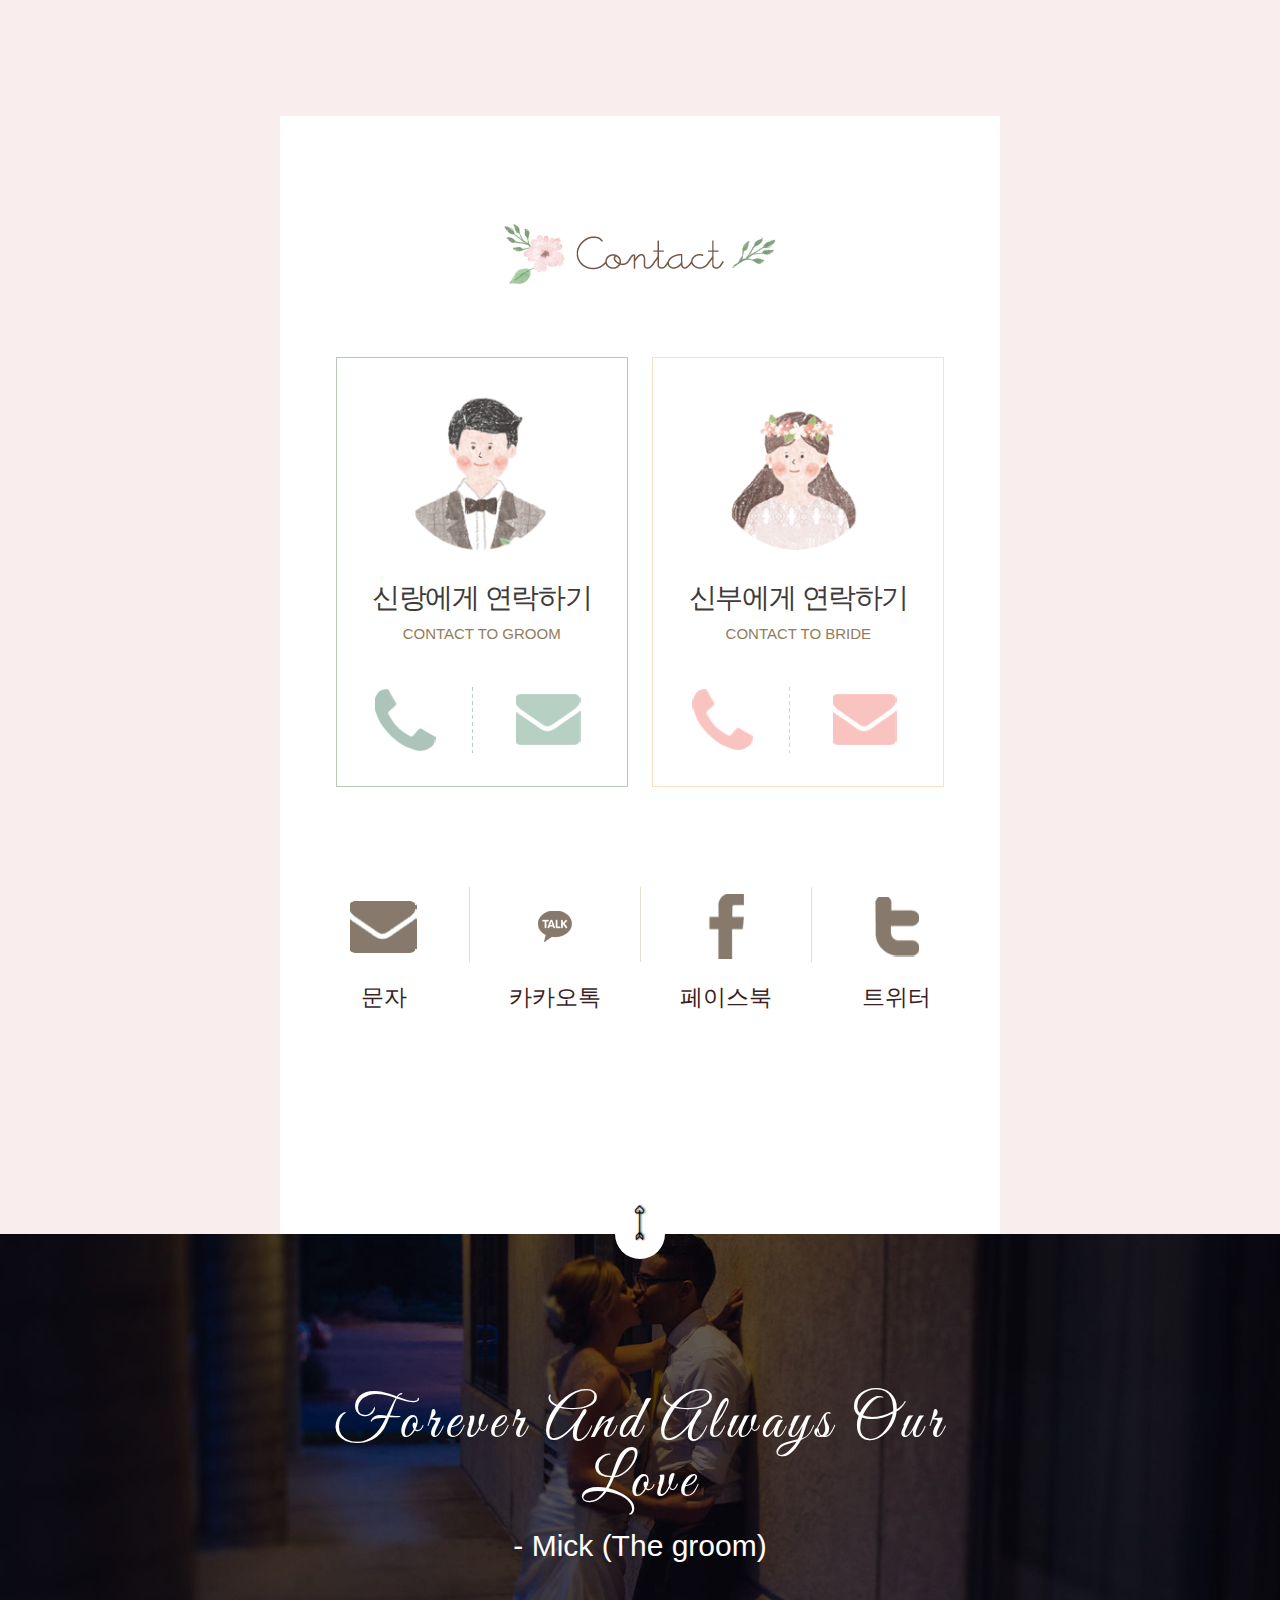
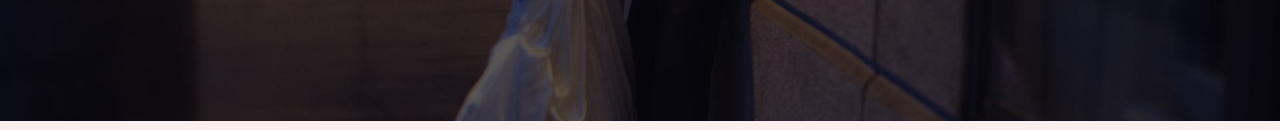
==== commit a14b5470: "no message" ====
--- a/index.html
+++ b/index.html
@@ -524,7 +524,7 @@
                         <!-- 신랑에게 전화, 문자하기 -->
                         <div class="phone clear">
                             <div class="call"><a href="tel:010-9491-5473"><img src="images/phone.png" alt="신랑에게 전화하기"></a></div>
-                            <div class="sms"><a href="sms:?body=환석♥진실 모바일청첩장%0Ahttps://hsjs.familyds.net/~wedding-invitation"><img src="images/sms.png" alt="신랑에게 문자보내기"></a></div>
+                            <div class="sms"><a href="sms:010-9491-5473"><img src="images/sms.png" alt="신랑에게 문자보내기"></a></div>
                         </div>
                     </div>
                     <div class="bride1">
@@ -540,7 +540,7 @@
                 </div>
                 <ul class="clear">
                     <!-- 문자 공유하기 -->
-                    <li><a href="javascript:executeKakaoStoryLink('최환석♥최진실 모바일초대장','http://hsjs.familyds.net/~wedding-invitation','http://hsjs.familyds.net/~wedding-invitation/file/mobile_user_img/20181211155906_1_heychs.jpg');">
+                    <li><a href="sms:?body=환석♥진실 모바일청첩장%0Ahttps://hsjs.familyds.net/~wedding-invitation">
                         <div class="share-icon"><img src="images/sms-share.png" alt=" "></div>
                         <div class="share-text">문자</div>
                     </a></li>
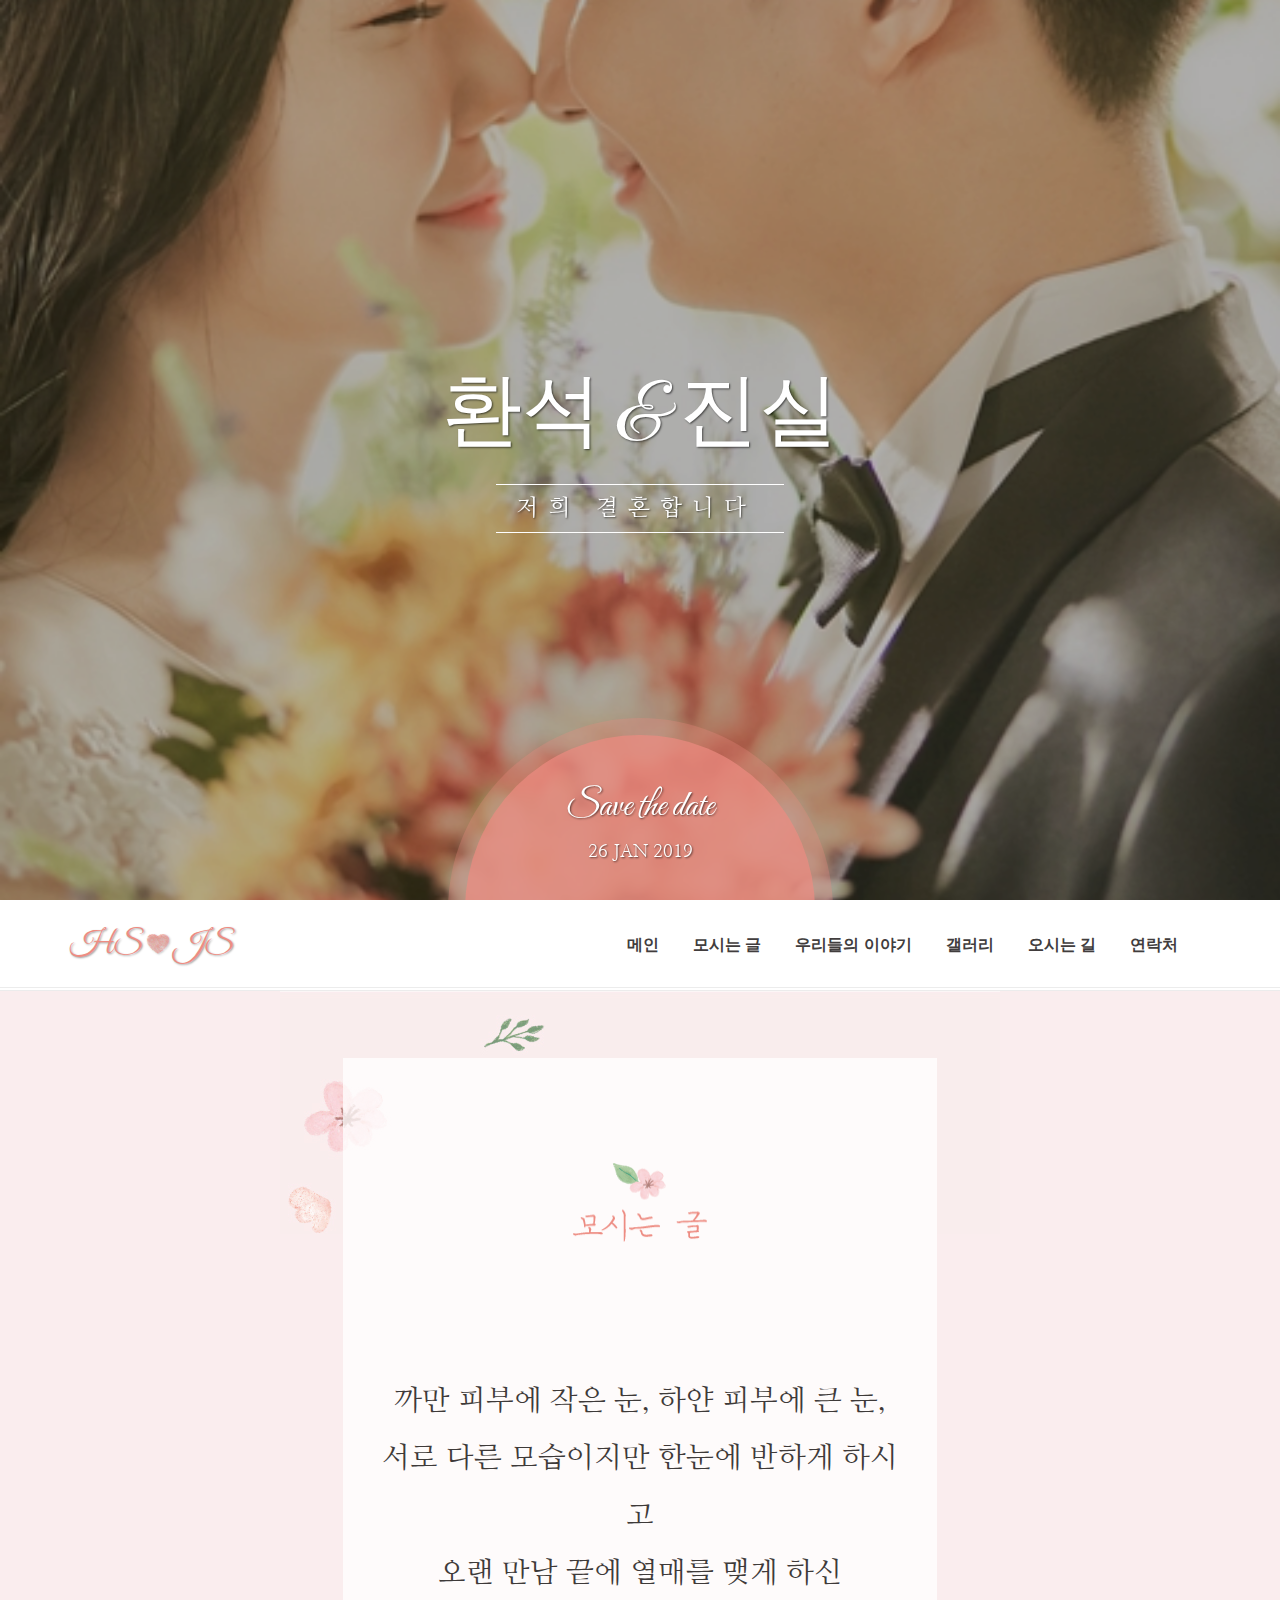
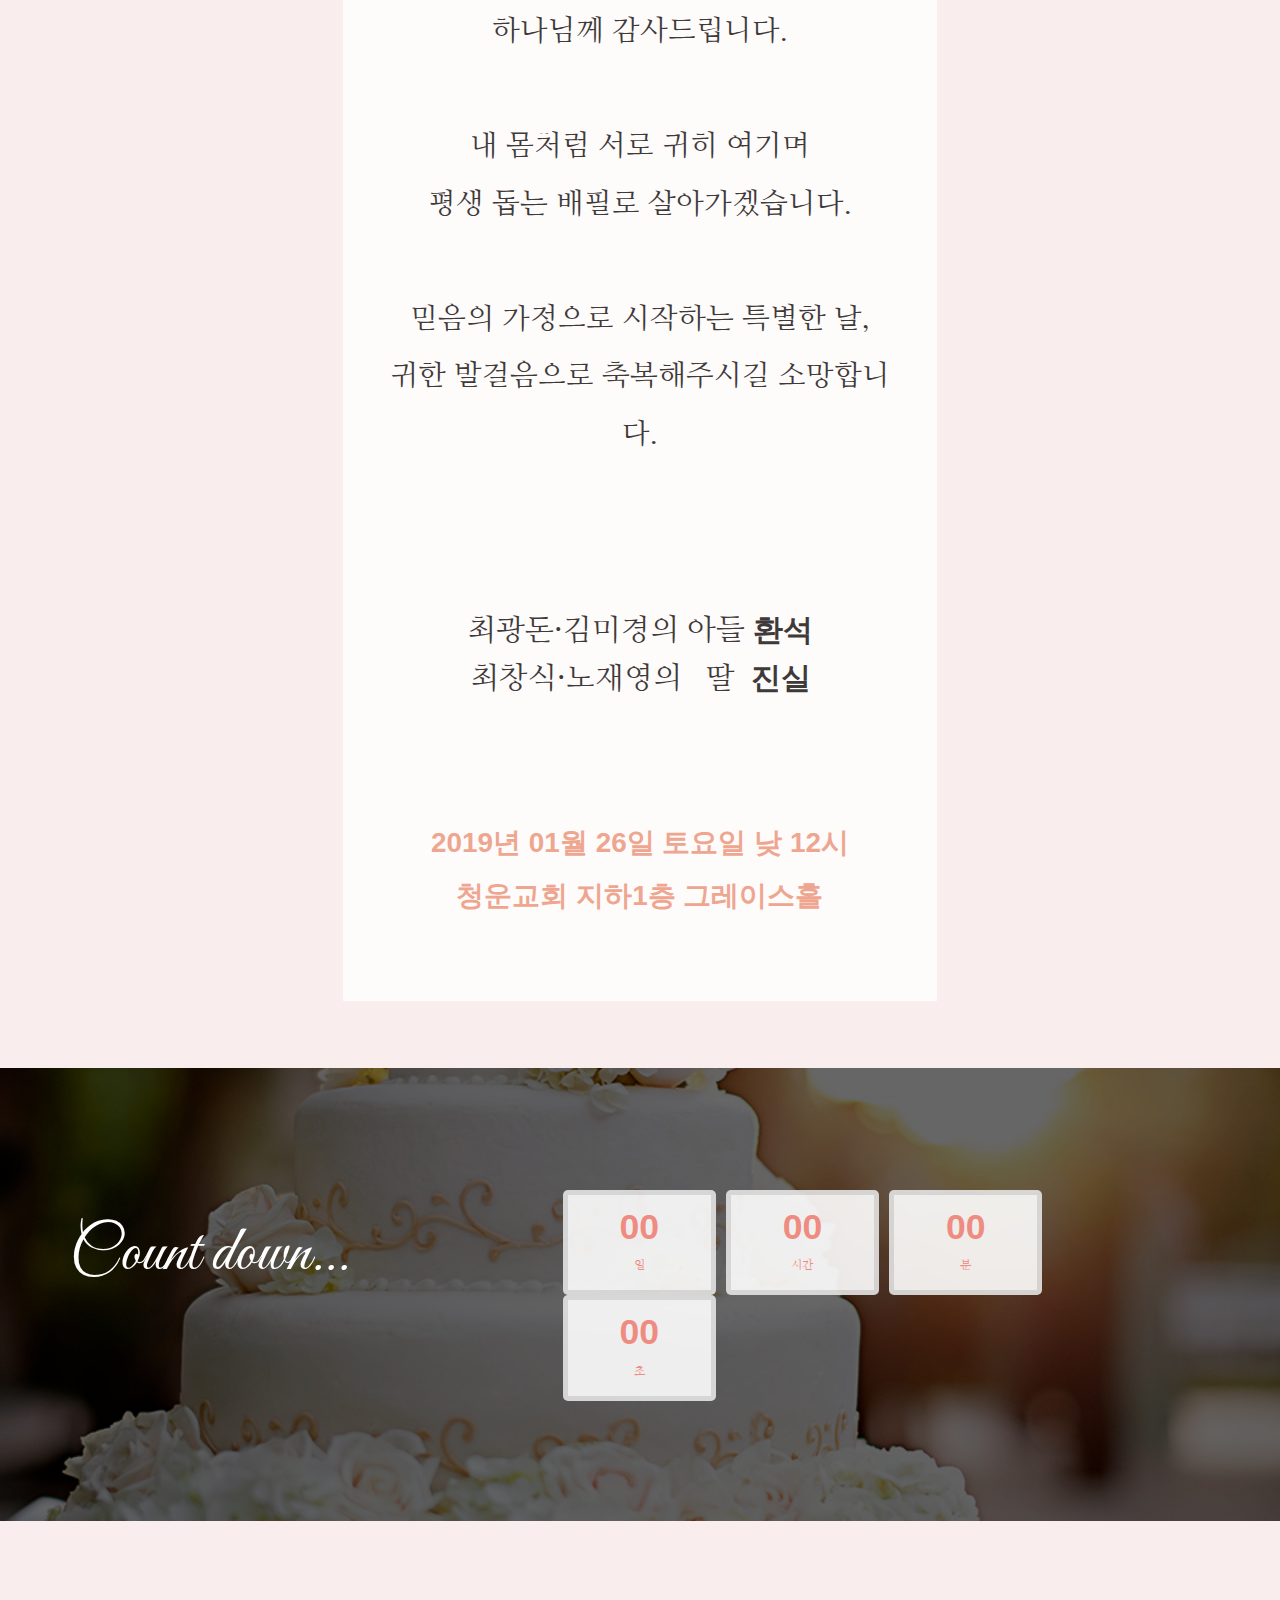
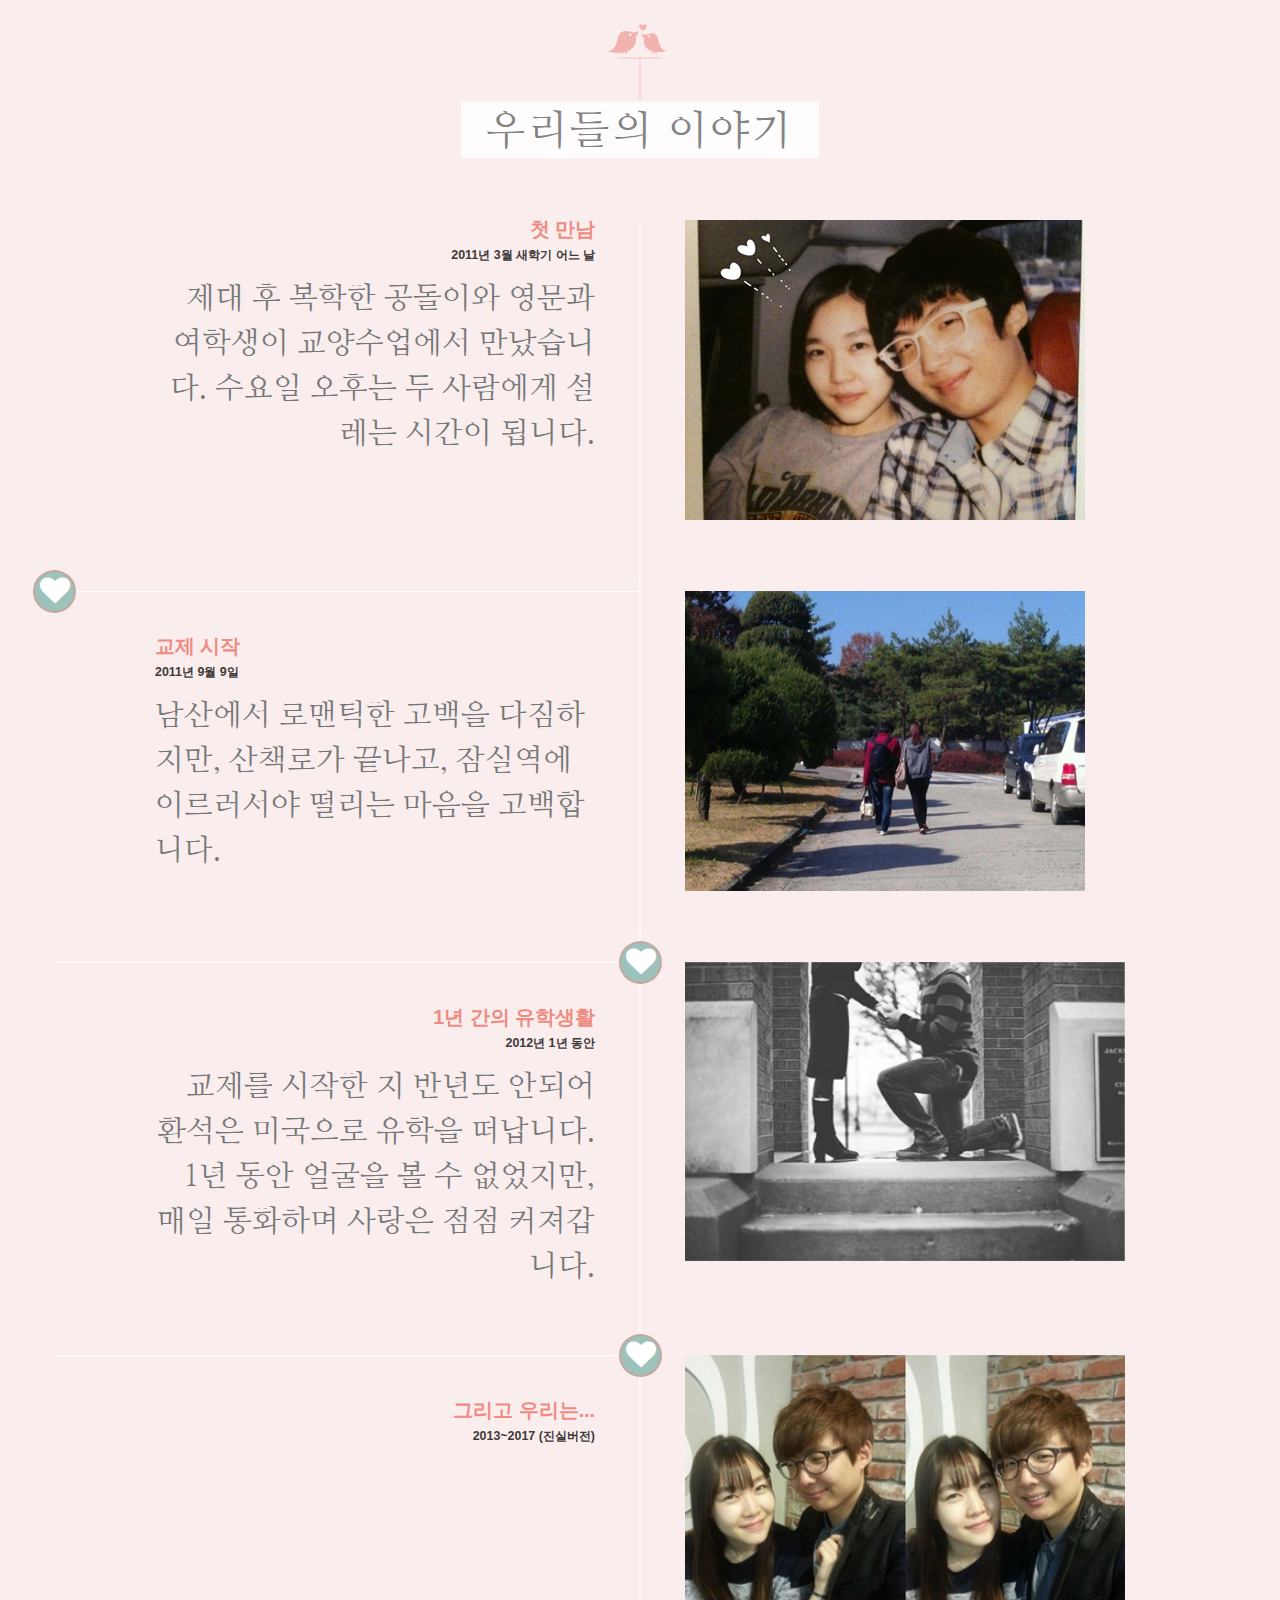
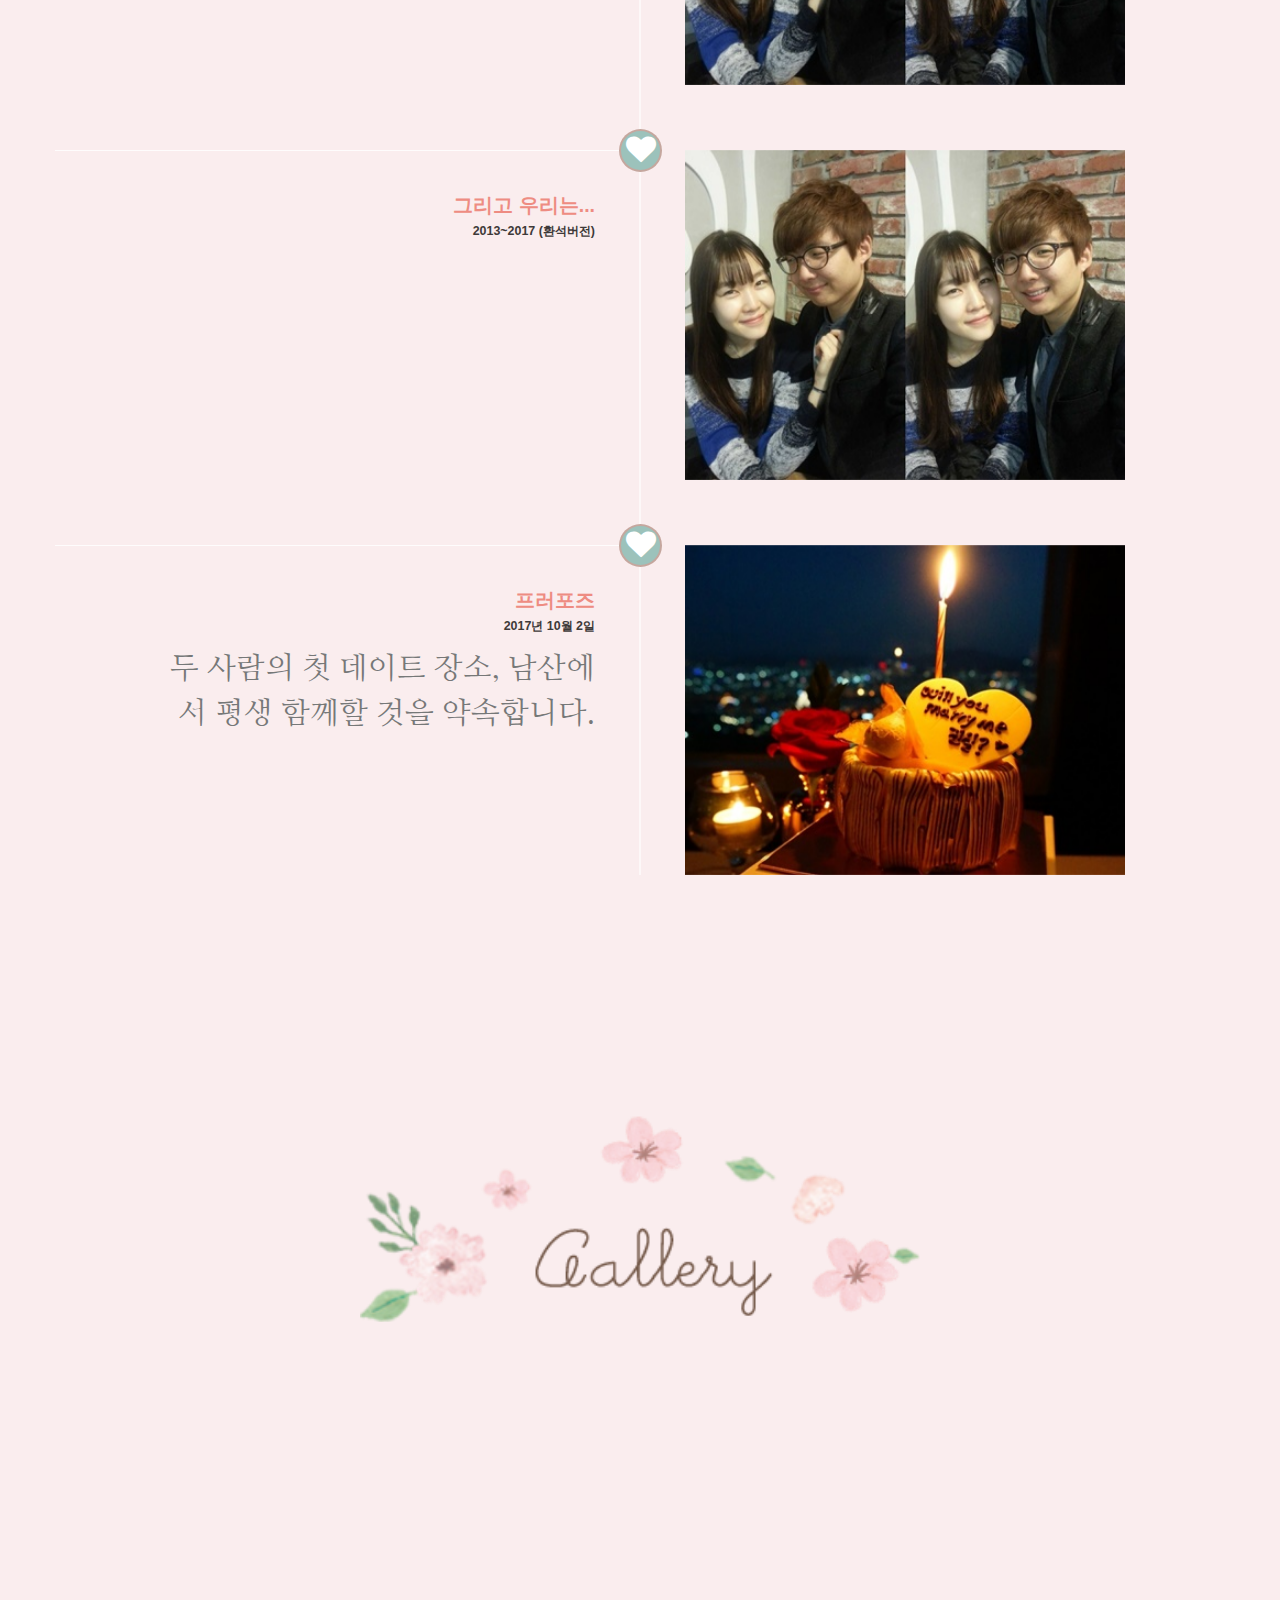
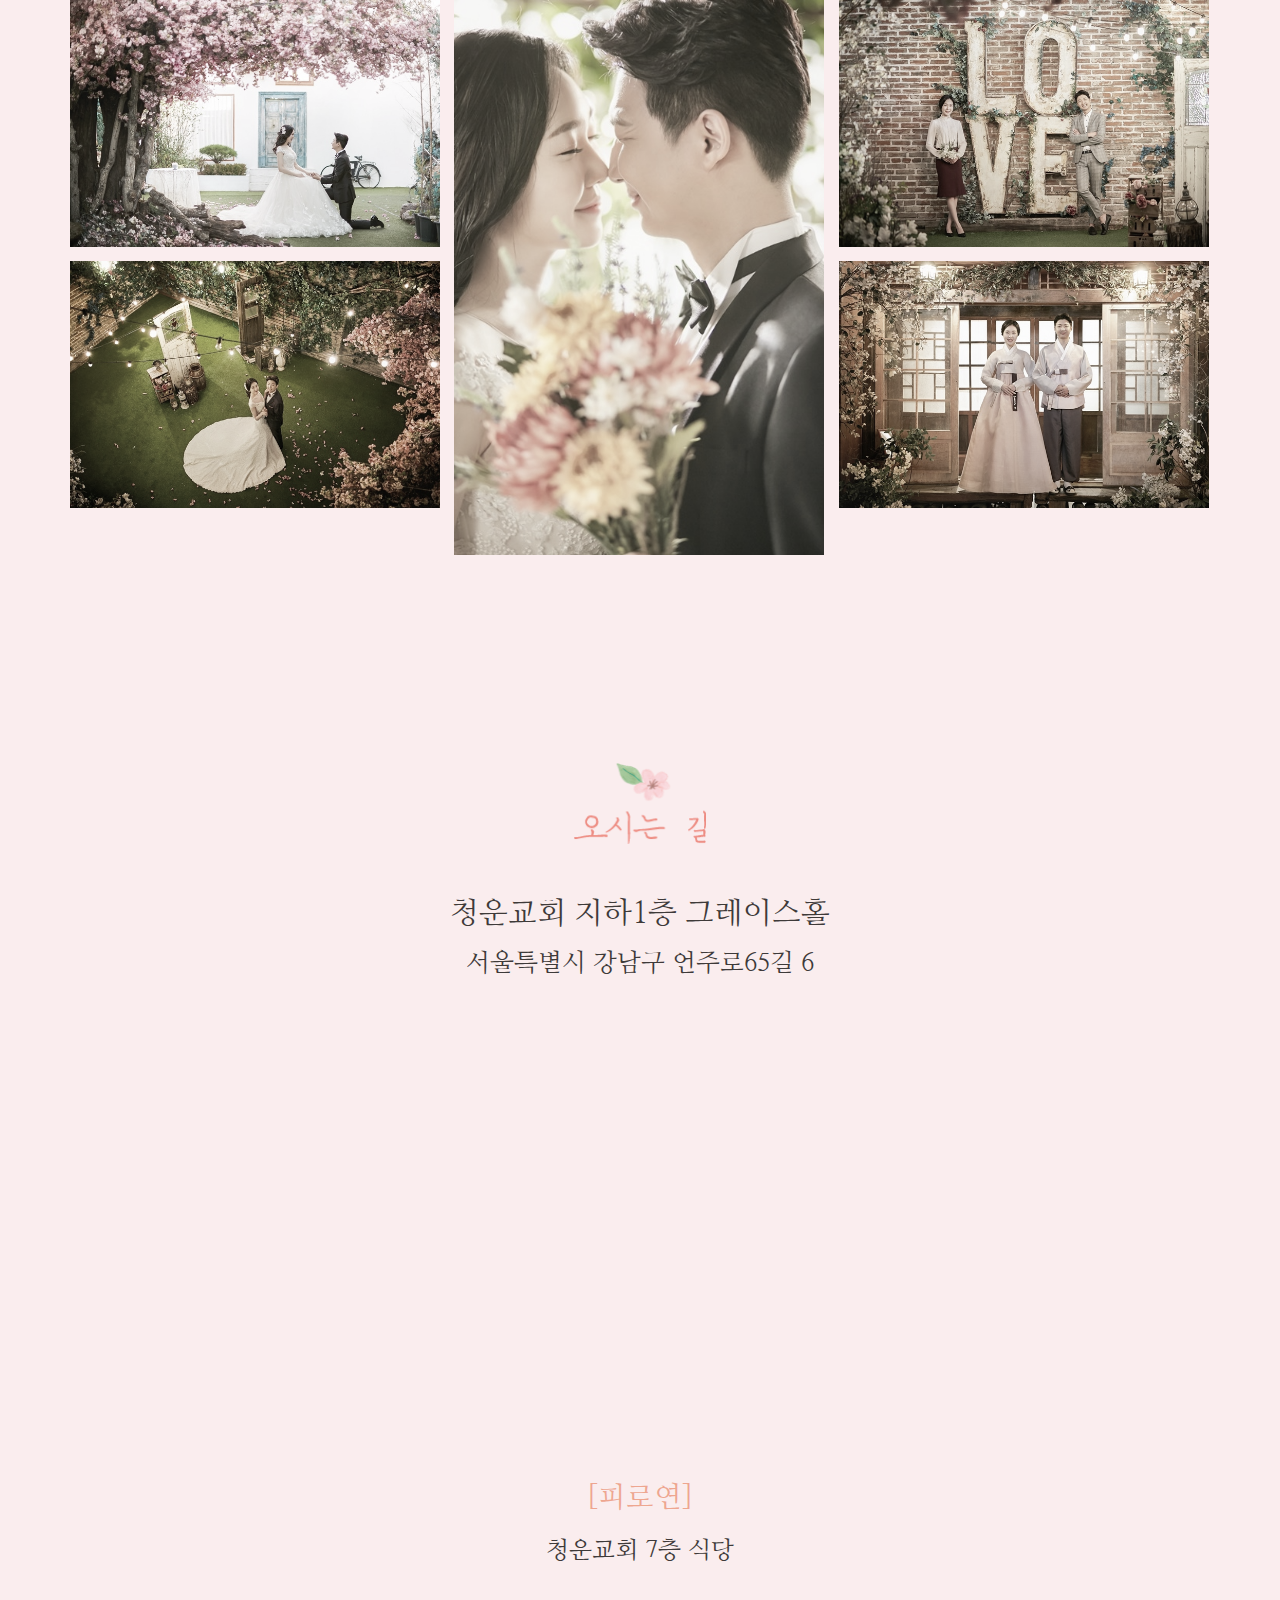
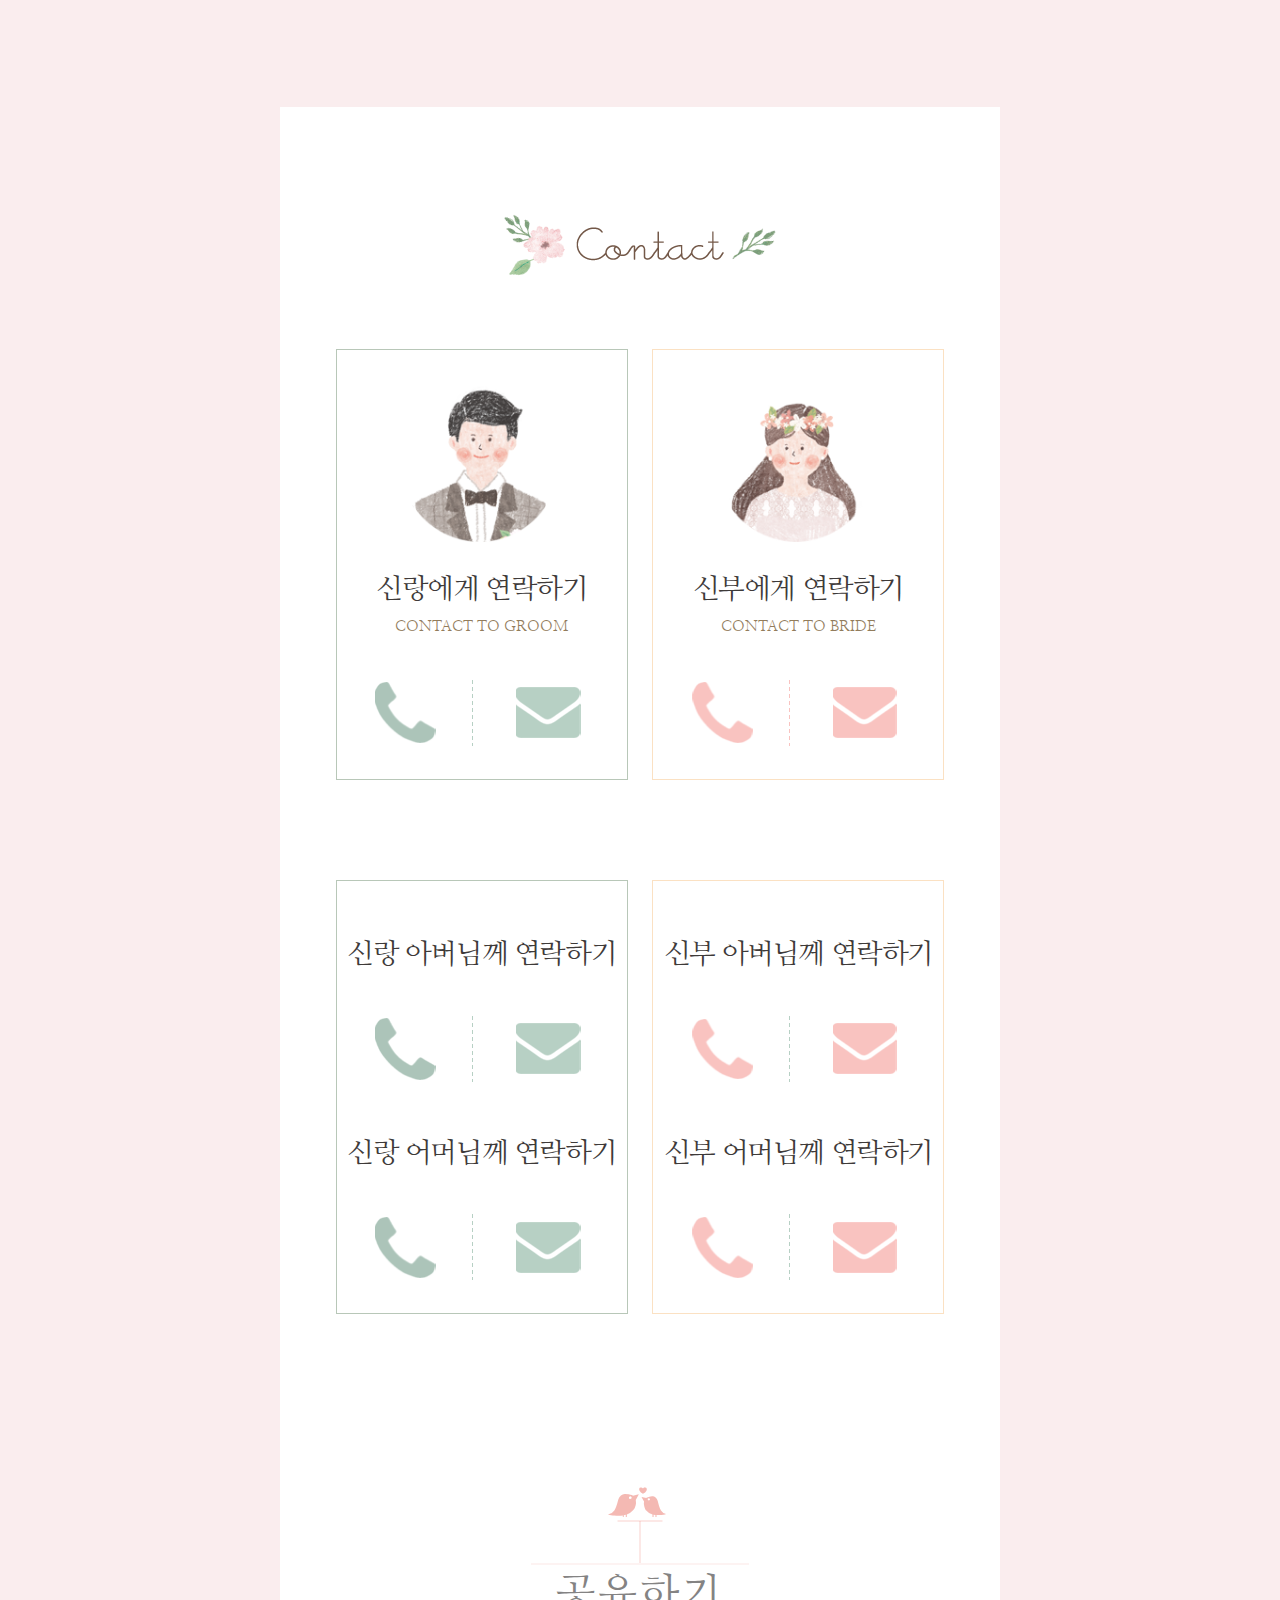
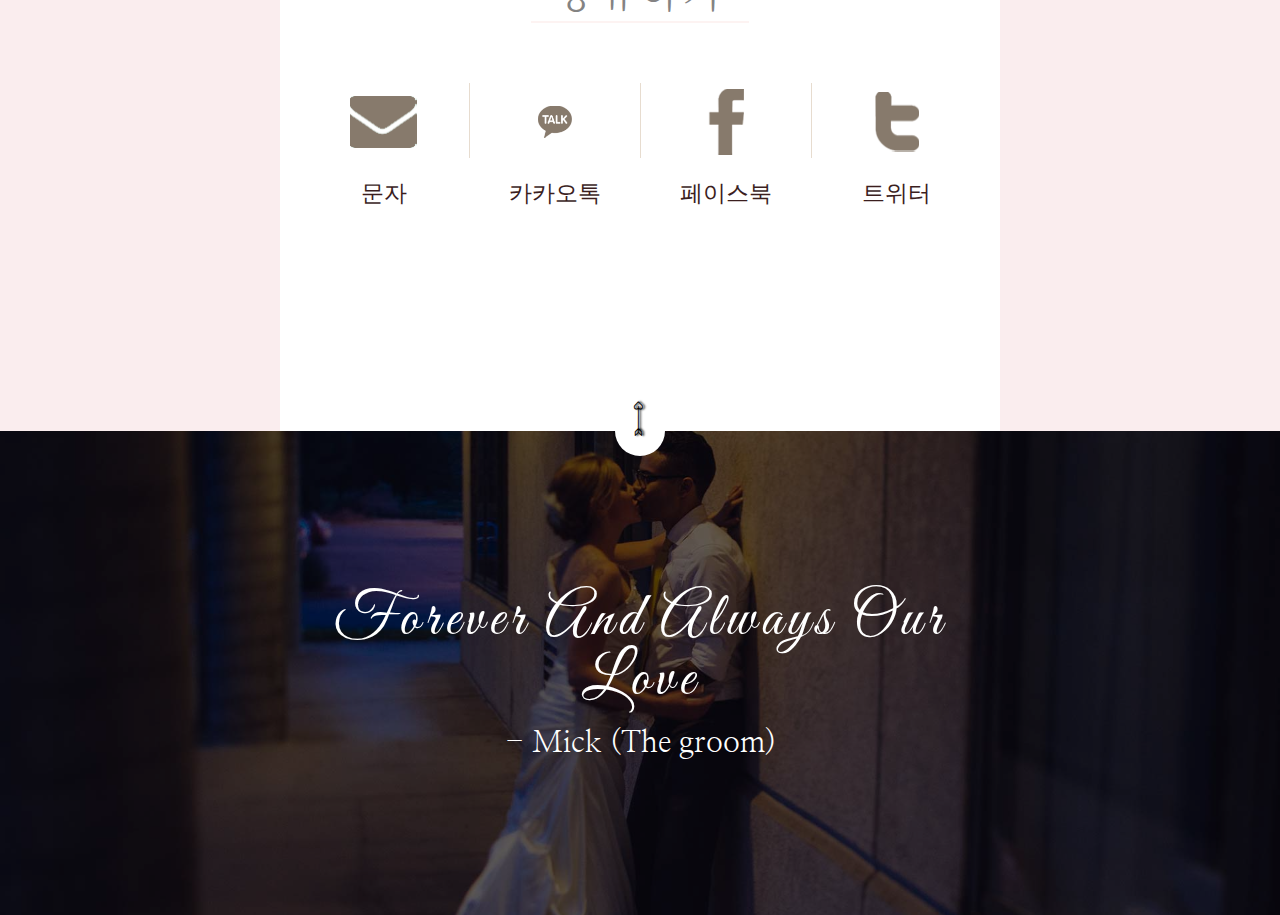
==== commit 735cb104: "resize images" ====
--- a/index.html
+++ b/index.html
@@ -85,11 +85,11 @@
         <section class="hero">
             <div class="hero-slider hero-slider-s1">
                 <div class="slide-item">
-                    <img src="images/gallery/20181211155906_2_heychs.jpg" alt class="slider-bg">
+                    <img src="images/gallery/Originals/20181211155906_2_heychs.jpg" alt class="slider-bg">
                 </div>
 
                 <div class="slide-item">
-                    <img src="images/gallery/20181211155906_6_heychs.jpg" alt class="slider-bg">
+                    <img src="images/gallery/Originals/20181211155906_6_heychs.jpg" alt class="slider-bg">
                 </div>
             </div>
             <div class="wedding-announcement">
@@ -234,7 +234,7 @@
                 <div class="row">
                     <div class="col col-xs-12">
                         <div class="section-title">
-                            <div class="vertical-line"><span><i class="fi flaticon-two"></i></span></div>
+                            <div class="vertical-line"><span><i class="fi flaticon-two" style="margin-top: 16px; margin-left: 3px"></i></span></div>
                             <h2>우리들의 이야기</h2>
                         </div>
                     </div>
@@ -425,39 +425,39 @@
 
                 <div class="row">
                     <div class="col col-xs-12 sortable-gallery">
-                        <div class="gallery-filters">
+                        <!--div class="gallery-filters">
                             <ul>
                                 <li><a data-filter="*" href="#" class="current">All</a></li>
                                 <li><a data-filter=".wedding" href="#">Wedding</a></li>
                                 <li><a data-filter=".ceremony" href="#">Ceremony</a></li>
                                 <li><a data-filter=".party" href="#">Party</a></li>
                             </ul>
-                        </div>
+                        </div-->
 
                         <div class="gallery-container gallery-fancybox masonry-gallery">
                             <div class="grid wedding">
-                                <a href="images/gallery/20181211155906_1_heychs.jpg" class="fancybox" data-fancybox-group="gall-1">
-                                    <img src="images/gallery/20181211155906_1_heychs.jpg" alt class="img img-responsive">
+                                <a href="images/gallery/output720/20181211155906_1_heychs.jpg" class="fancybox" data-fancybox-group="gall-1">
+                                    <img src="images/gallery/output720/20181211155906_1_heychs.jpg" alt class="img img-responsive">
                                 </a>
                             </div>
                             <div class="grid wedding ceremony">
-                                <a href="images/gallery/20181211155906_2_heychs.jpg" class="fancybox" data-fancybox-group="gall-1">
-                                    <img src="images/gallery/20181211155906_2_heychs.jpg" alt class="img img-responsive">
+                                <a href="images/gallery/output720/20181211155906_2_heychs.jpg" class="fancybox" data-fancybox-group="gall-1">
+                                    <img src="images/gallery/output720/20181211155906_2_heychs.jpg" alt class="img img-responsive">
                                 </a>
                             </div>
                             <div class="grid ceremony eudcation">
-                                <a href="images/gallery/20181211155906_3_heychs.jpg" class="fancybox" data-fancybox-group="gall-1">
-                                    <img src="images/gallery/20181211155906_3_heychs.jpg" alt class="img img-responsive">
+                                <a href="images/gallery/output720/20181211155906_3_heychs.jpg" class="fancybox" data-fancybox-group="gall-1">
+                                    <img src="images/gallery/output720/20181211155906_3_heychs.jpg" alt class="img img-responsive">
                                 </a>
                             </div>
                             <div class="grid wedding party">
-                                <a href="images/gallery/20181211155906_4_heychs.jpg" class="fancybox" data-fancybox-group="gall-1">
-                                    <img src="images/gallery/20181211155906_4_heychs.jpg" alt class="img img-responsive">
+                                <a href="images/gallery/output720/20181211155906_4_heychs.jpg" class="fancybox" data-fancybox-group="gall-1">
+                                    <img src="images/gallery/output720/20181211155906_4_heychs.jpg" alt class="img img-responsive">
                                 </a>
                             </div>
                             <div class="grid ceremony">
-                                <a href="images/gallery/20181211155906_5_heychs.jpg" class="fancybox" data-fancybox-group="gall-1">
-                                    <img src="images/gallery/20181211155906_5_heychs.jpg" alt class="img img-responsive">
+                                <a href="images/gallery/output720/20181211155906_5_heychs.jpg" class="fancybox" data-fancybox-group="gall-1">
+                                    <img src="images/gallery/output720/20181211155906_5_heychs.jpg" alt class="img img-responsive">
                                 </a>
                             </div>
                             <div class="grid party">
@@ -538,6 +538,50 @@
                         </div>
                     </div>
                 </div>
+
+                <div class="contact1 clear">
+                    <div class="groom1">
+                        <div class="contact-text">신랑 아버님께 연락하기</div>
+                        <!-- 신랑 아버님에게 전화, 문자하기 -->
+                        <div class="phone clear">
+                            <div class="call"><a href="tel:010-2622-5907"><img src="images/phone.png" alt="신랑 아버님 전화하기"></a></div>
+                            <div class="sms"><a href="sms:010-2622-5907"><img src="images/sms.png" alt="신랑 아버님 문자보내기"></a></div>
+                        </div>
+                        <br/>
+                        <div class="contact-text">신랑 어머님께 연락하기</div>
+                        <!-- 신랑 어머님에게 전화, 문자하기 -->
+                        <div class="phone clear">
+                            <div class="call"><a href="tel:010-4019-5473"><img src="images/phone.png" alt="신랑 어머님 전화하기"></a></div>
+                            <div class="sms"><a href="sms:010-4019-5473"><img src="images/sms.png" alt="신랑 어머님 문자보내기"></a></div>
+                        </div>
+                    </div>
+                    <div class="bride1">
+                        <div class="contact-text">신부 아버님께 연락하기</div>
+                        <!-- 신부 아버님에게 전화, 문자하기 -->
+                        <div class="phone clear">
+                            <div class="call"><a href="tel:010-3899-7079"><img src="images/phone1.png" alt="신랑 아버님 전화하기"></a></div>
+                            <div class="sms"><a href="sms:010-3899-7079"><img src="images/sms1.png" alt="신랑 아버님 문자보내기"></a></div>
+                        </div>
+                        <br/>
+                        <div class="contact-text">신부 어머님께 연락하기</div>
+                        <!-- 신부 어머님에게 전화, 문자하기 -->
+                        <div class="phone clear">
+                            <div class="call"><a href="tel:010-8318-0874"><img src="images/phone1.png" alt="신랑 어머님 전화하기"></a></div>
+                            <div class="sms"><a href="sms:010-8318-0874"><img src="images/sms1.png" alt="신랑 어머님 문자보내기"></a></div>
+                        </div>
+                    </div>
+                </div>
+
+                <br/><br/><br/>
+                <div class="row" id="share">
+                    <div class="col col-xs-12">
+                        <div class="section-title">
+                            <div class="vertical-line"><span><i class="fi flaticon-two" style="margin-top: 16px; margin-left: 3px"></i></span></div>
+                            <h2>공유하기</h2>
+                        </div>
+                    </div>
+                </div> <!-- end section-title -->
+
                 <ul class="clear">
                     <!-- 문자 공유하기 -->
                     <li><a href="sms:?body=환석♥진실 모바일청첩장%0Ahttps://hsjs.familyds.net/~wedding-invitation">
--- a/css/style.css
+++ b/css/style.css
@@ -2629,7 +2629,7 @@
 
 @media (max-width: 991px) {
   .story-section .story-timeline .story-text {
-    background: rgba(255, 255, 255, 0.8);
+    /*background: rgba(255, 255, 255, 0.8);*/
     padding: 35px 25px;
   }
 }
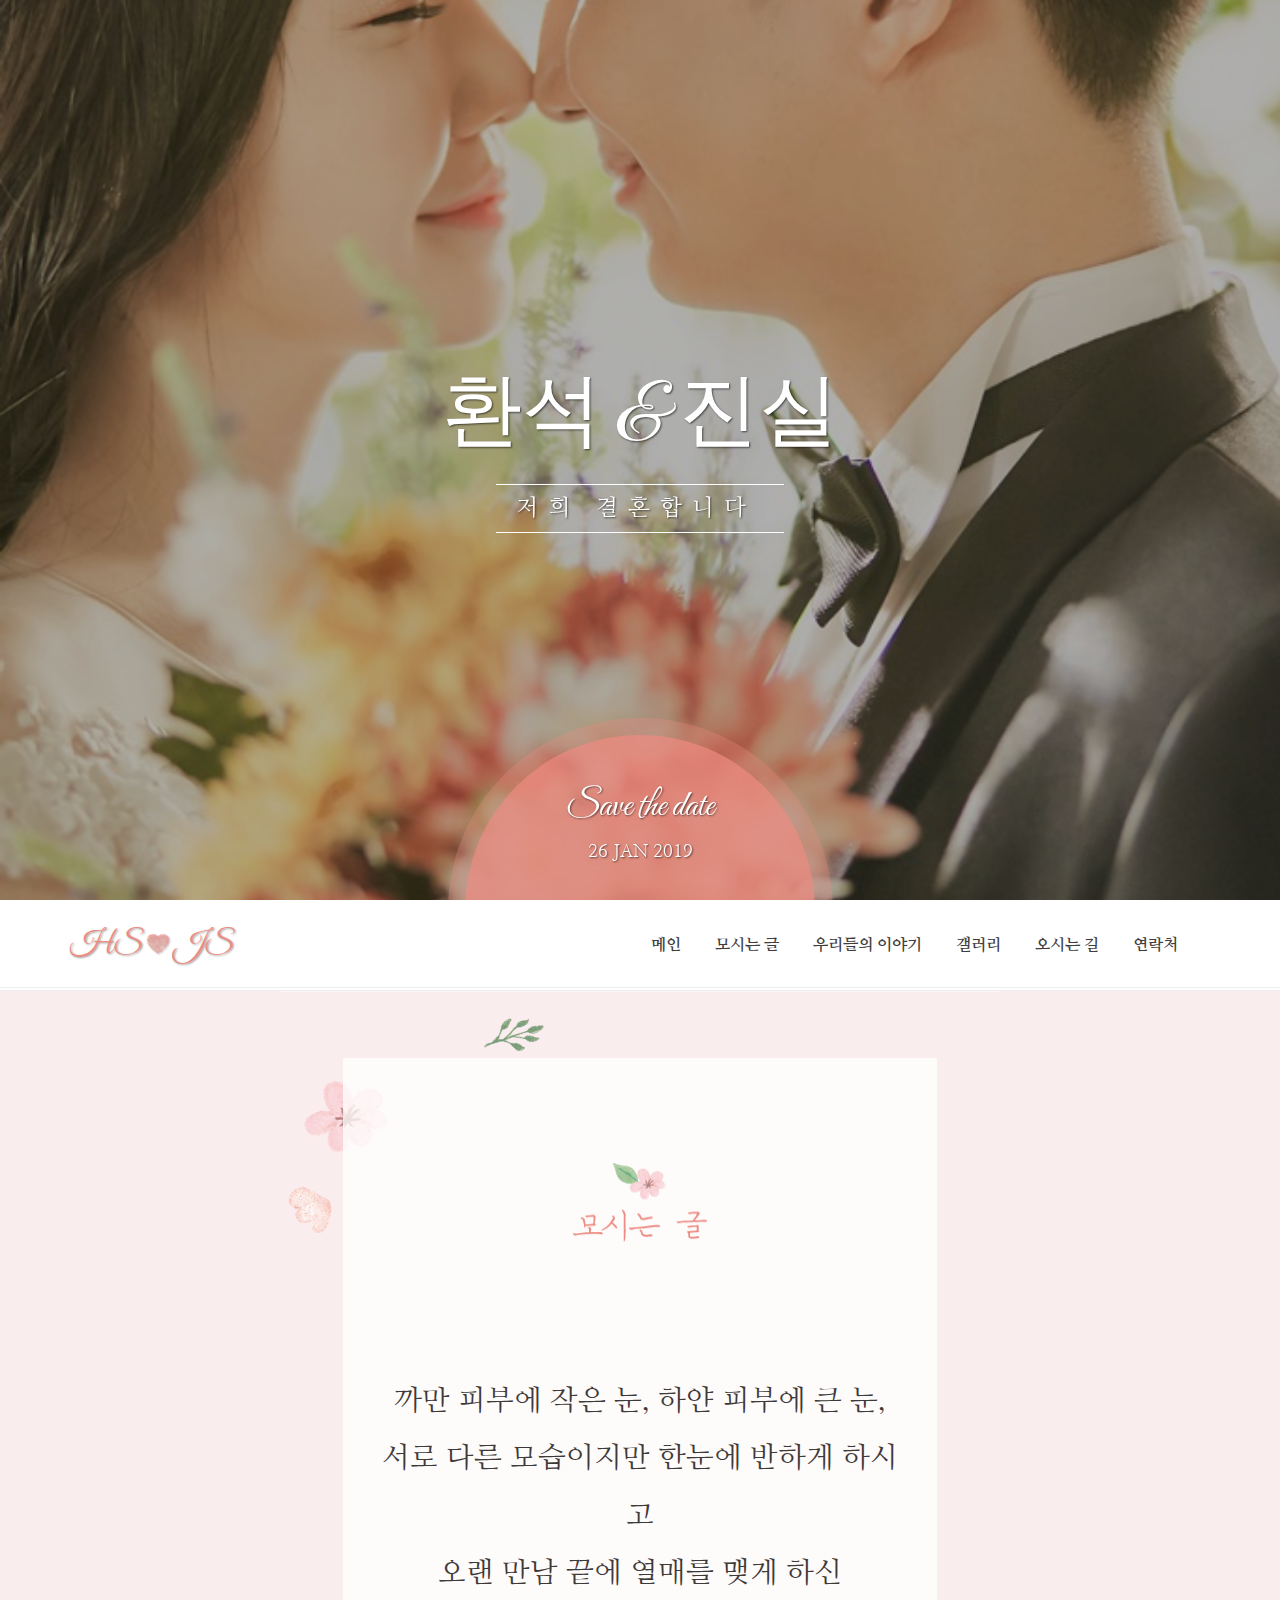
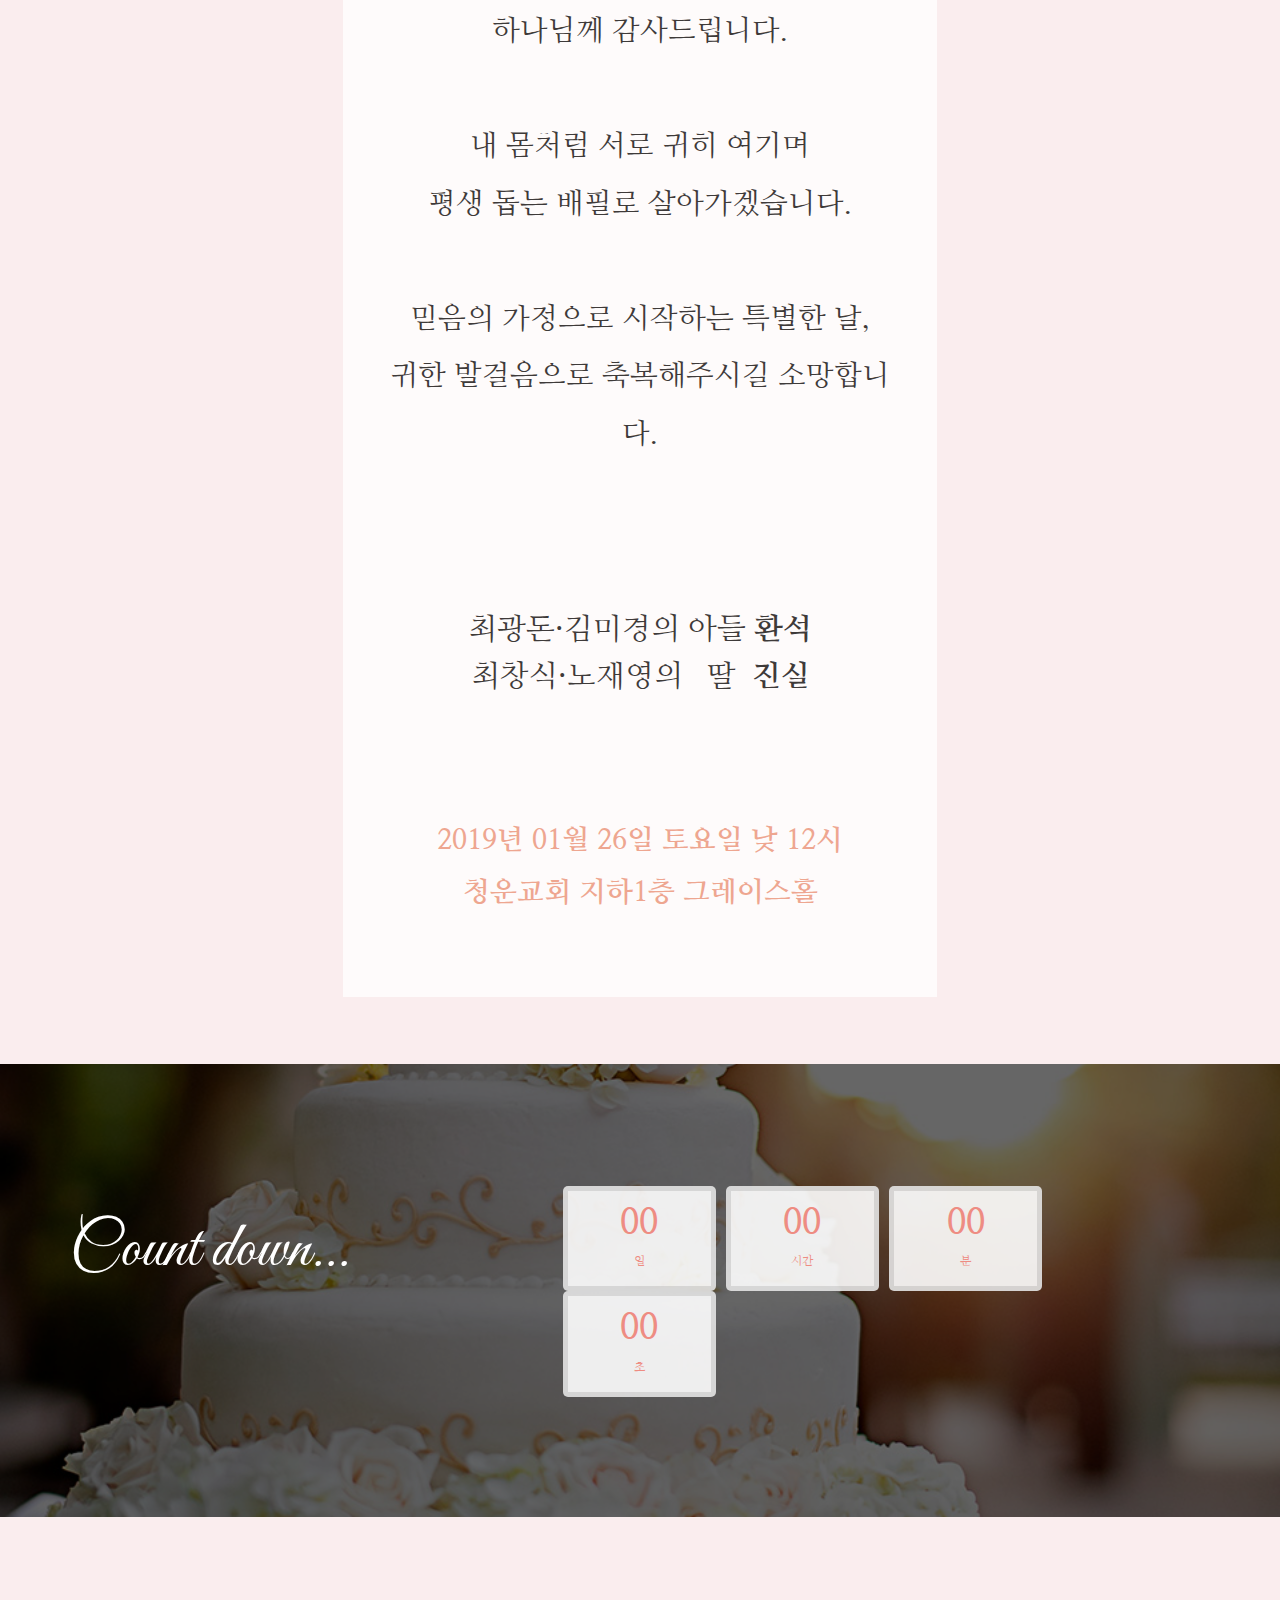
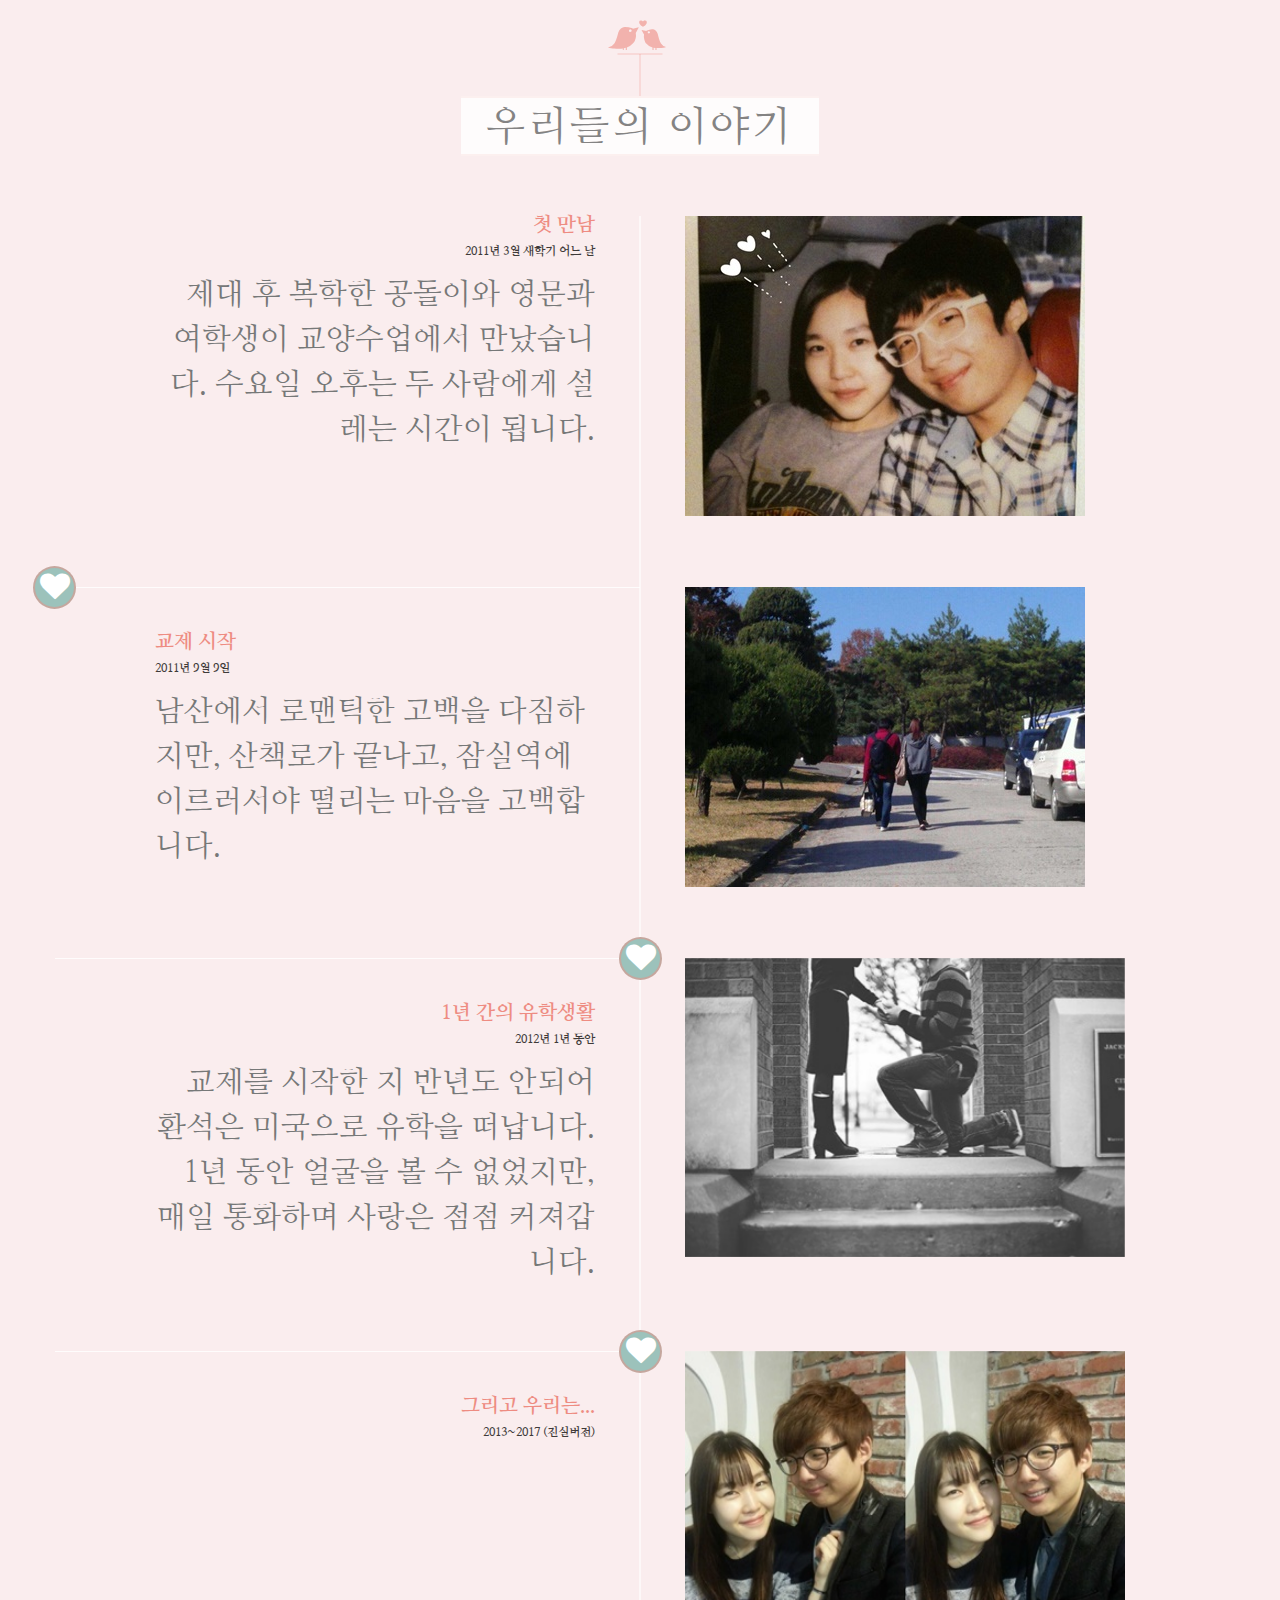
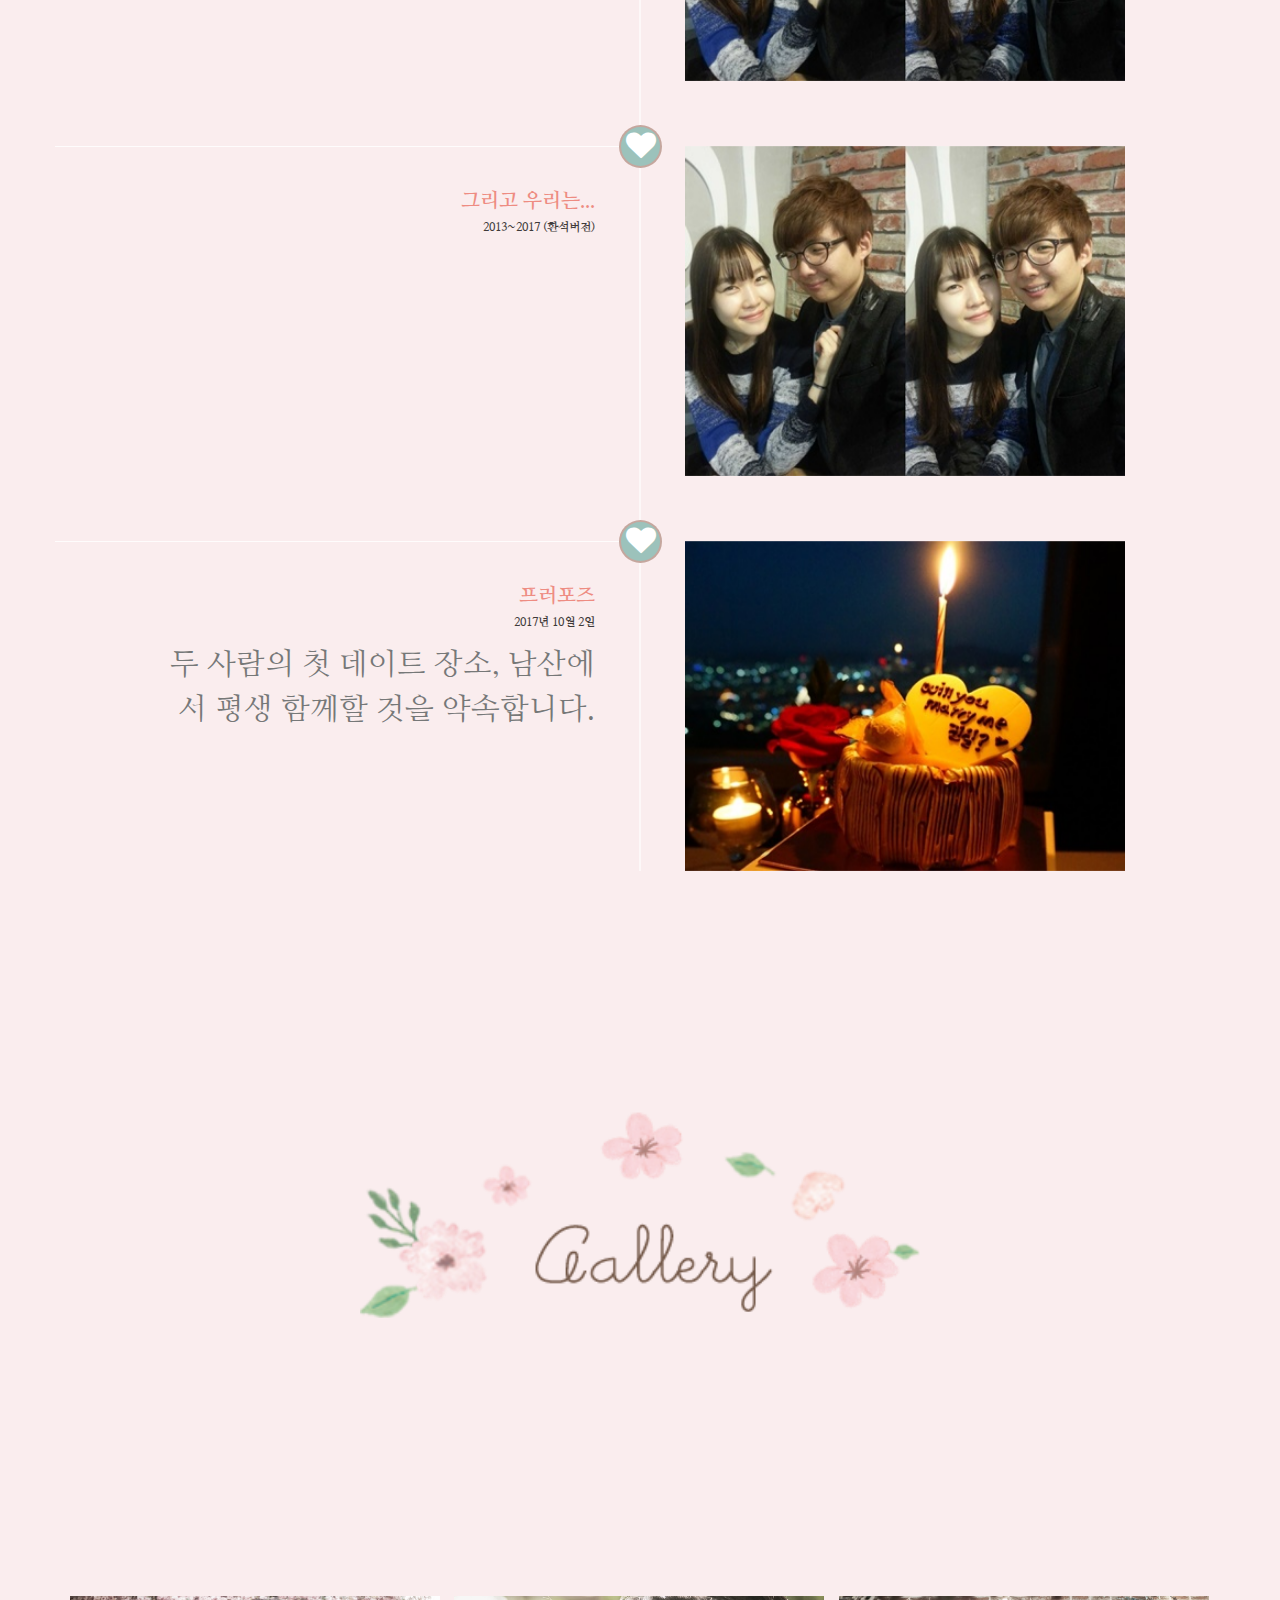
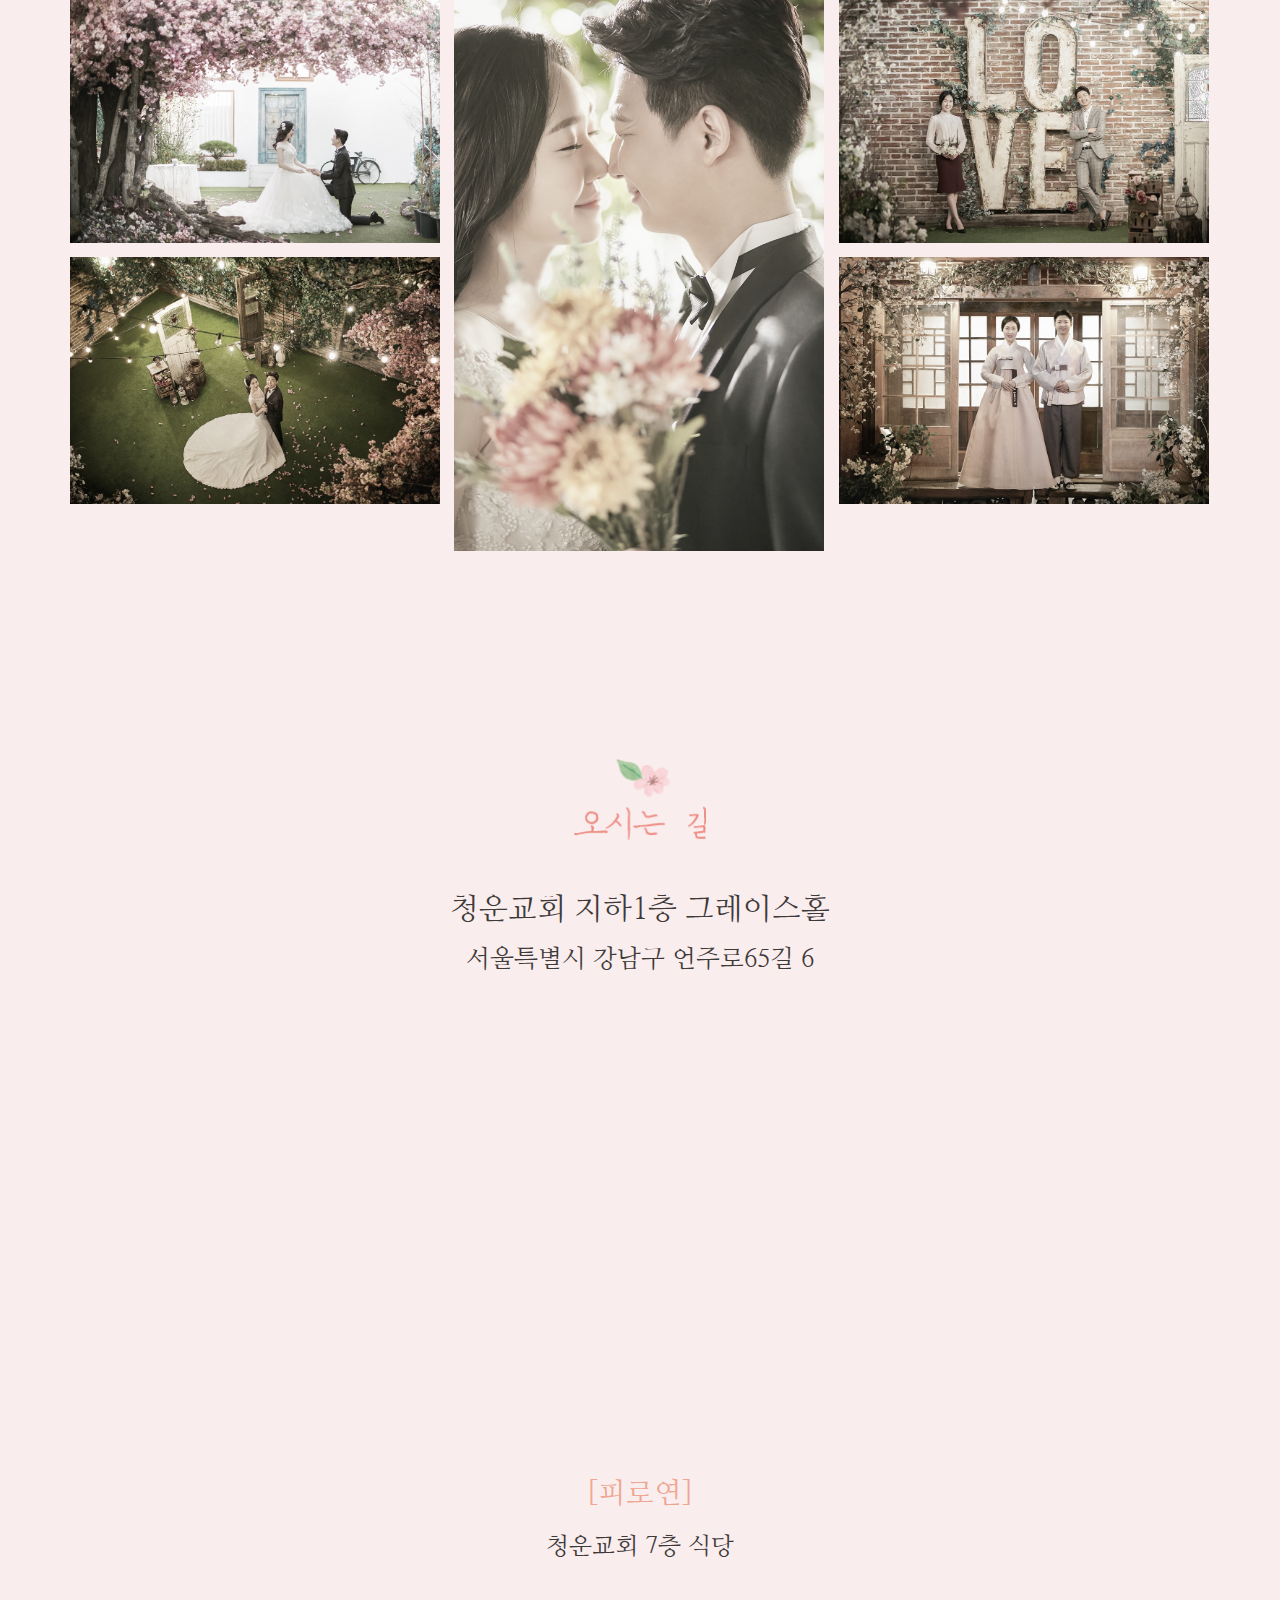
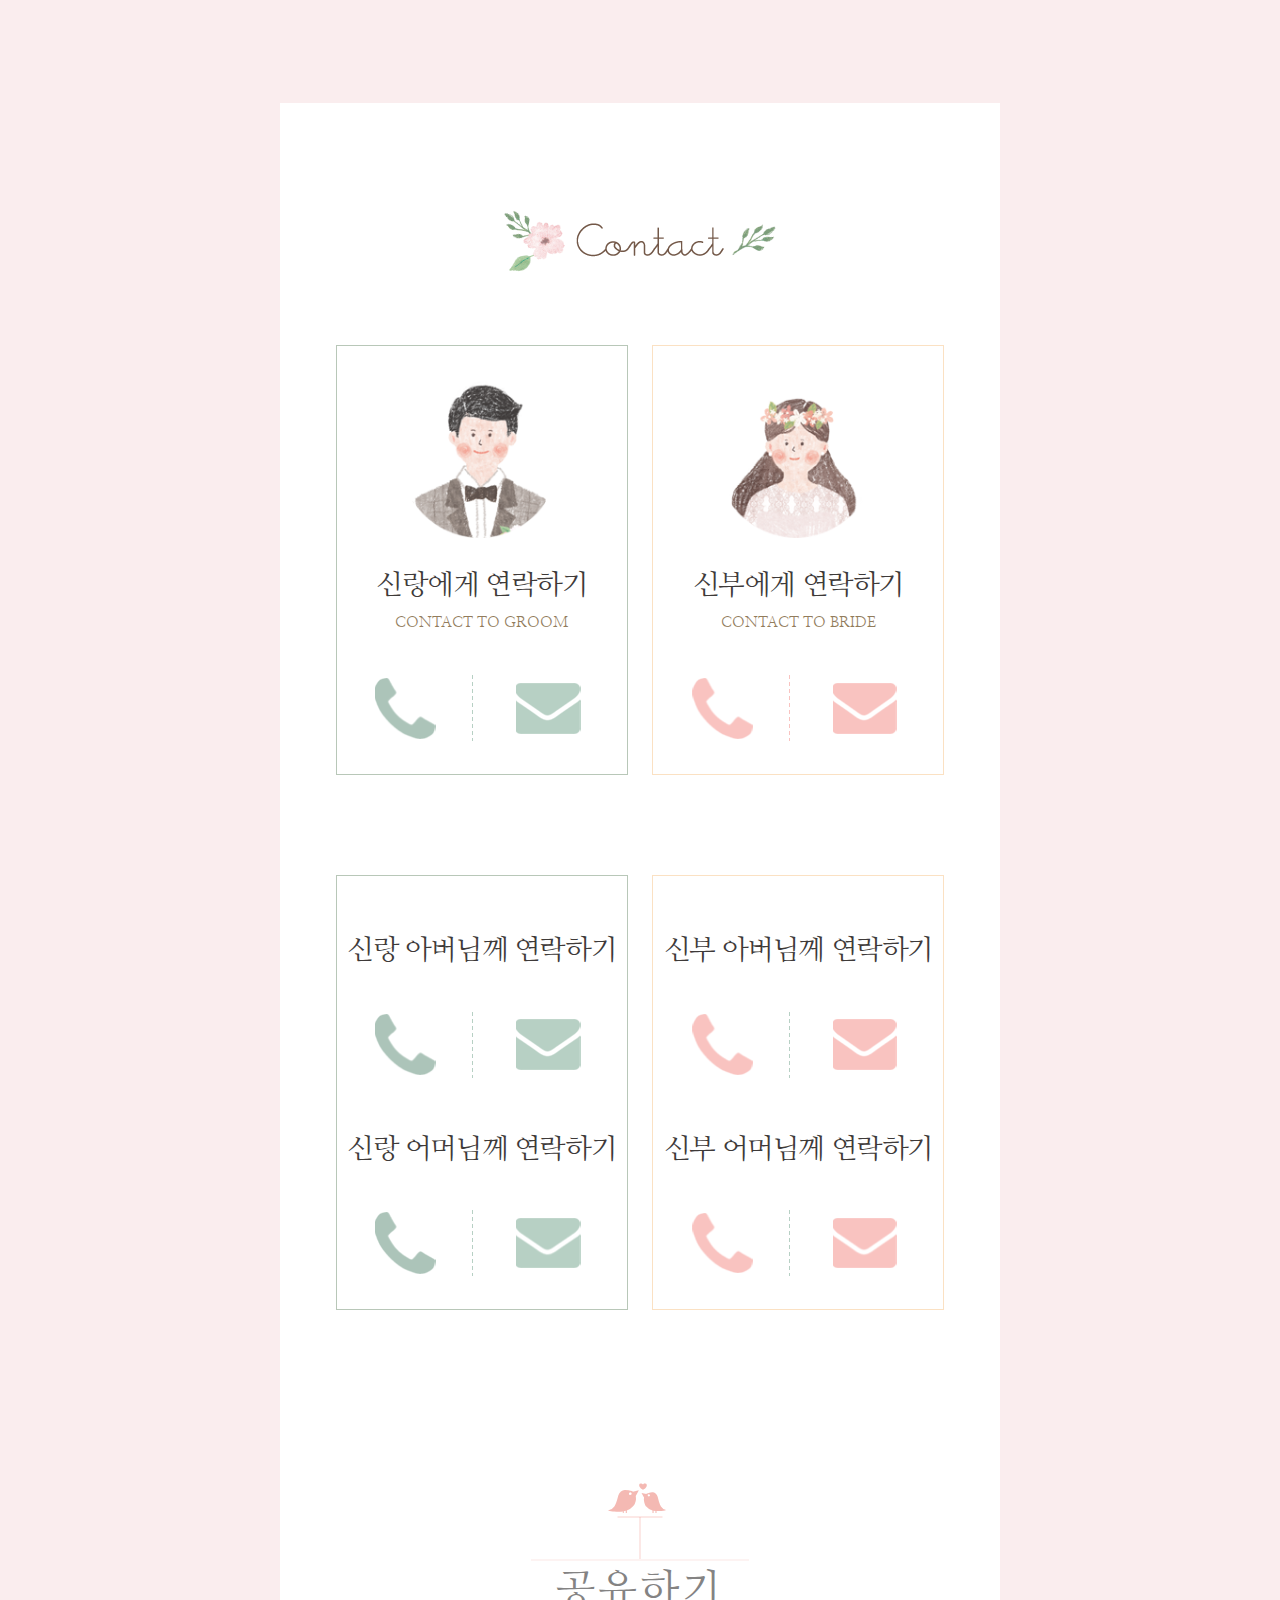
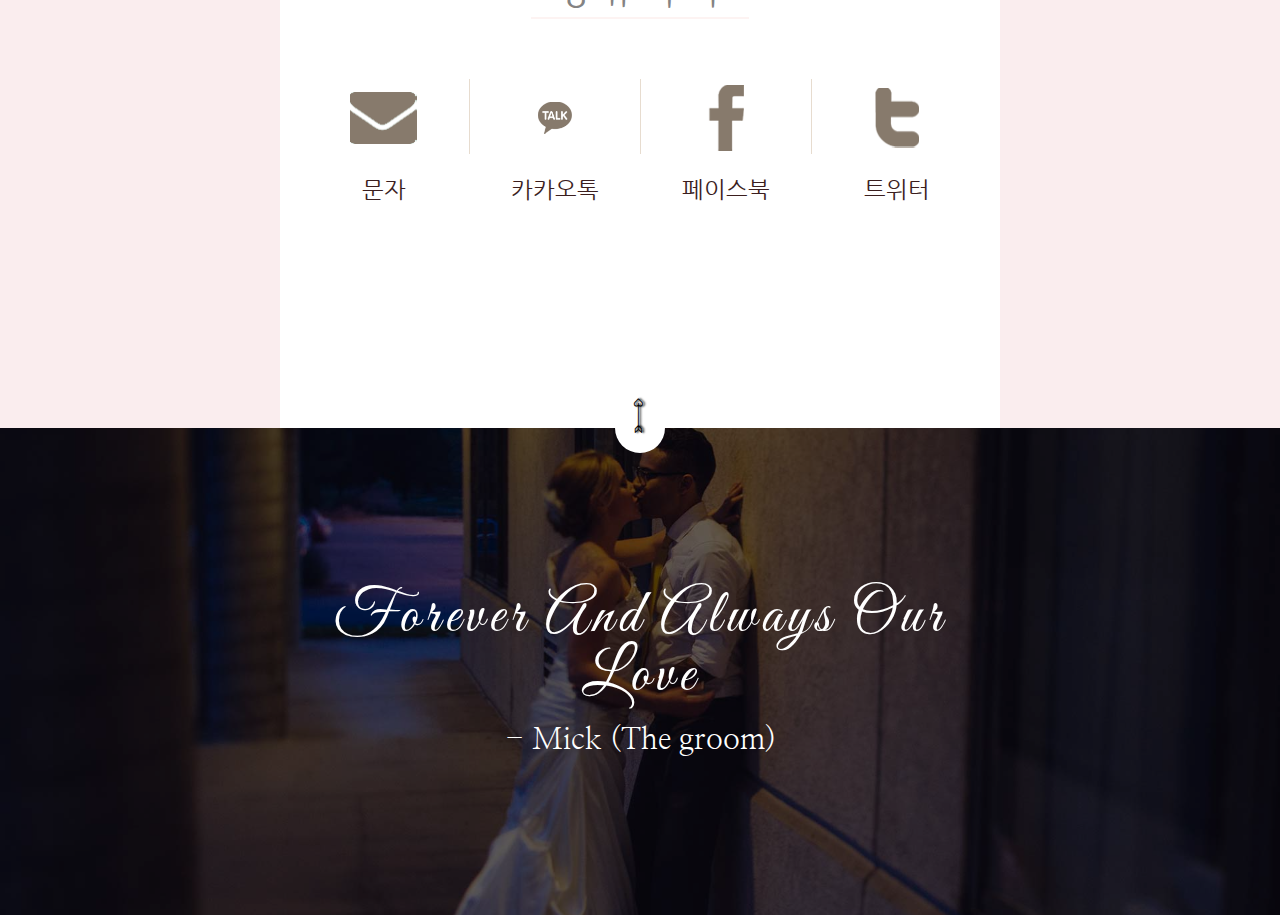
==== commit ff4c79c8: "no message" ====
--- a/index.html
+++ b/index.html
@@ -436,28 +436,28 @@
 
                         <div class="gallery-container gallery-fancybox masonry-gallery">
                             <div class="grid wedding">
-                                <a href="images/gallery/output720/20181211155906_1_heychs.jpg" class="fancybox" data-fancybox-group="gall-1">
-                                    <img src="images/gallery/output720/20181211155906_1_heychs.jpg" alt class="img img-responsive">
+                                <a href="images/gallery/Originals/20181211155906_1_heychs.jpg" class="fancybox" data-fancybox-group="gall-1">
+                                    <img src="images/gallery/Originals/20181211155906_1_heychs.jpg" alt class="img img-responsive">
                                 </a>
                             </div>
                             <div class="grid wedding ceremony">
-                                <a href="images/gallery/output720/20181211155906_2_heychs.jpg" class="fancybox" data-fancybox-group="gall-1">
-                                    <img src="images/gallery/output720/20181211155906_2_heychs.jpg" alt class="img img-responsive">
+                                <a href="images/gallery/Originals/20181211155906_2_heychs.jpg" class="fancybox" data-fancybox-group="gall-1">
+                                    <img src="images/gallery/Originals/20181211155906_2_heychs.jpg" alt class="img img-responsive">
                                 </a>
                             </div>
                             <div class="grid ceremony eudcation">
-                                <a href="images/gallery/output720/20181211155906_3_heychs.jpg" class="fancybox" data-fancybox-group="gall-1">
-                                    <img src="images/gallery/output720/20181211155906_3_heychs.jpg" alt class="img img-responsive">
+                                <a href="images/gallery/Originals/20181211155906_3_heychs.jpg" class="fancybox" data-fancybox-group="gall-1">
+                                    <img src="images/gallery/Originals/20181211155906_3_heychs.jpg" alt class="img img-responsive">
                                 </a>
                             </div>
                             <div class="grid wedding party">
-                                <a href="images/gallery/output720/20181211155906_4_heychs.jpg" class="fancybox" data-fancybox-group="gall-1">
-                                    <img src="images/gallery/output720/20181211155906_4_heychs.jpg" alt class="img img-responsive">
+                                <a href="images/gallery/Originals/20181211155906_4_heychs.jpg" class="fancybox" data-fancybox-group="gall-1">
+                                    <img src="images/gallery/Originals/20181211155906_4_heychs.jpg" alt class="img img-responsive">
                                 </a>
                             </div>
                             <div class="grid ceremony">
-                                <a href="images/gallery/output720/20181211155906_5_heychs.jpg" class="fancybox" data-fancybox-group="gall-1">
-                                    <img src="images/gallery/output720/20181211155906_5_heychs.jpg" alt class="img img-responsive">
+                                <a href="images/gallery/Originals/20181211155906_5_heychs.jpg" class="fancybox" data-fancybox-group="gall-1">
+                                    <img src="images/gallery/Originals/20181211155906_5_heychs.jpg" alt class="img img-responsive">
                                 </a>
                             </div>
                             <div class="grid party">
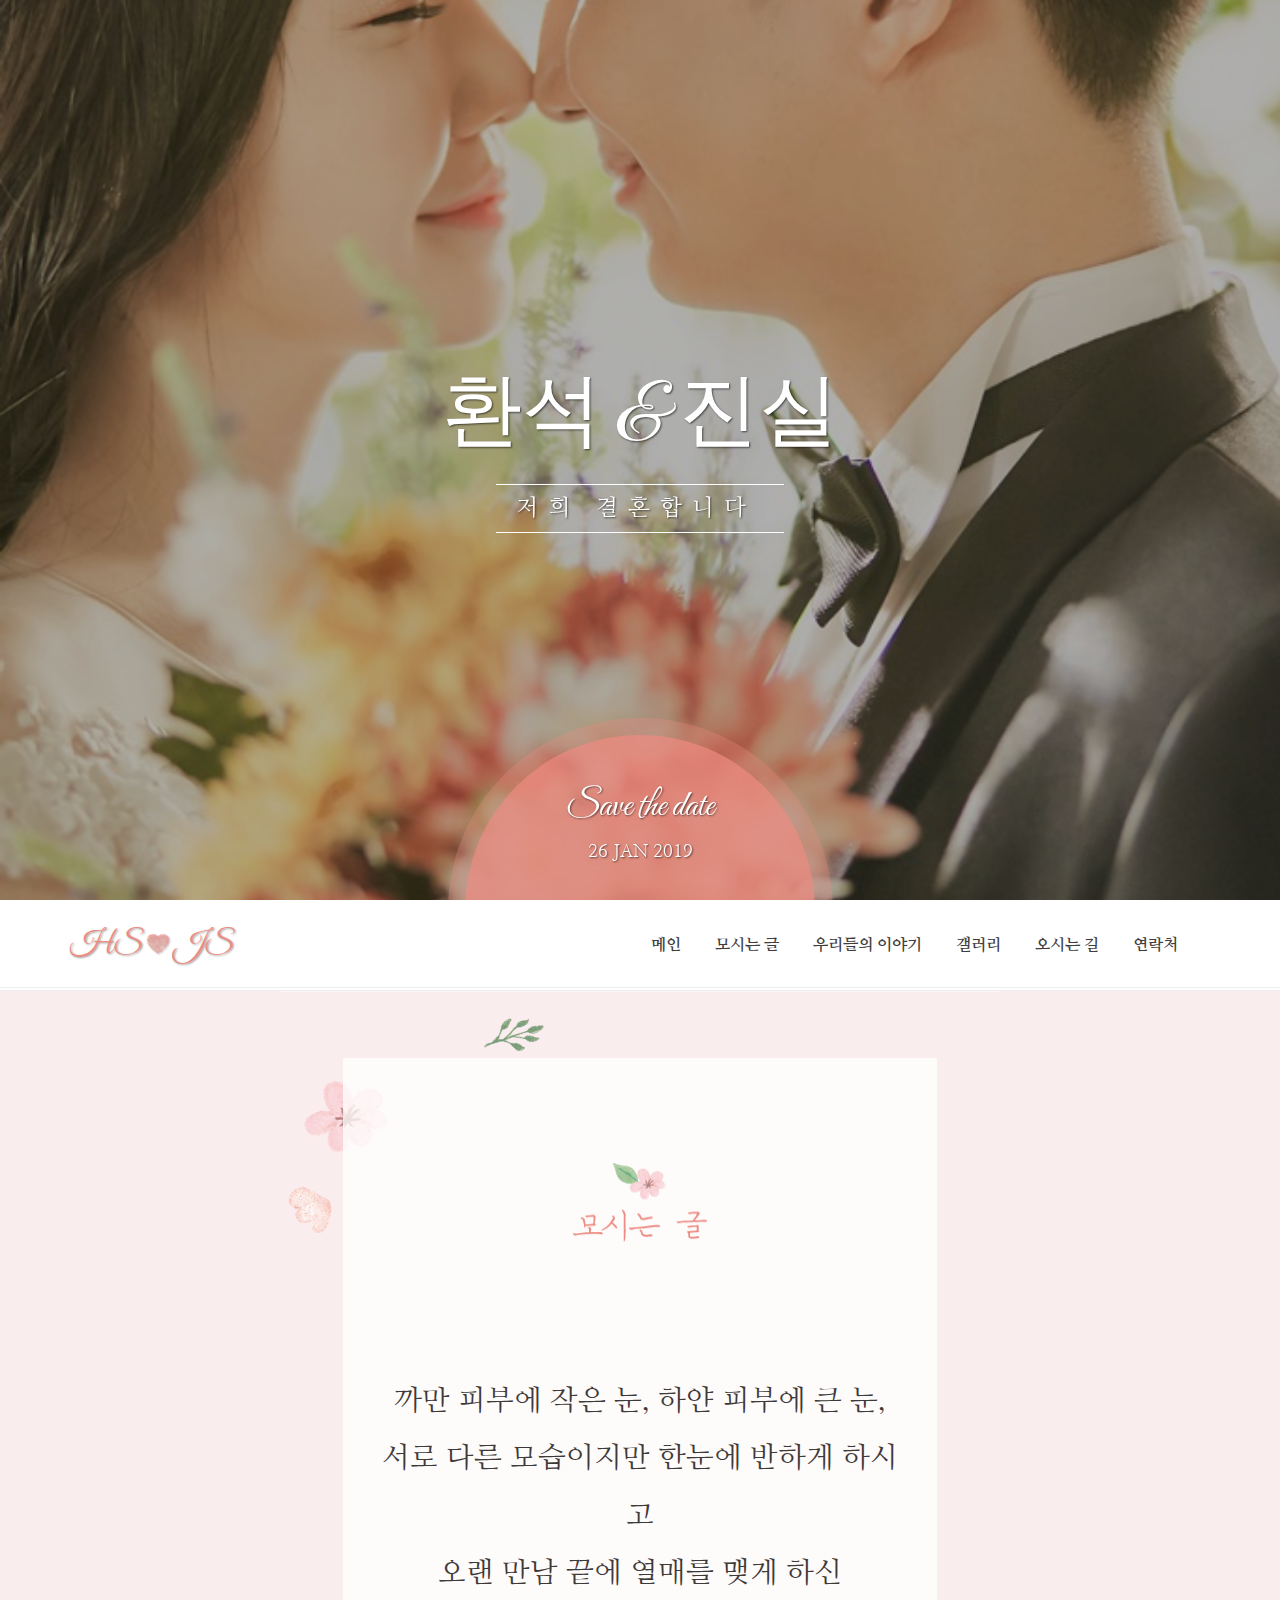
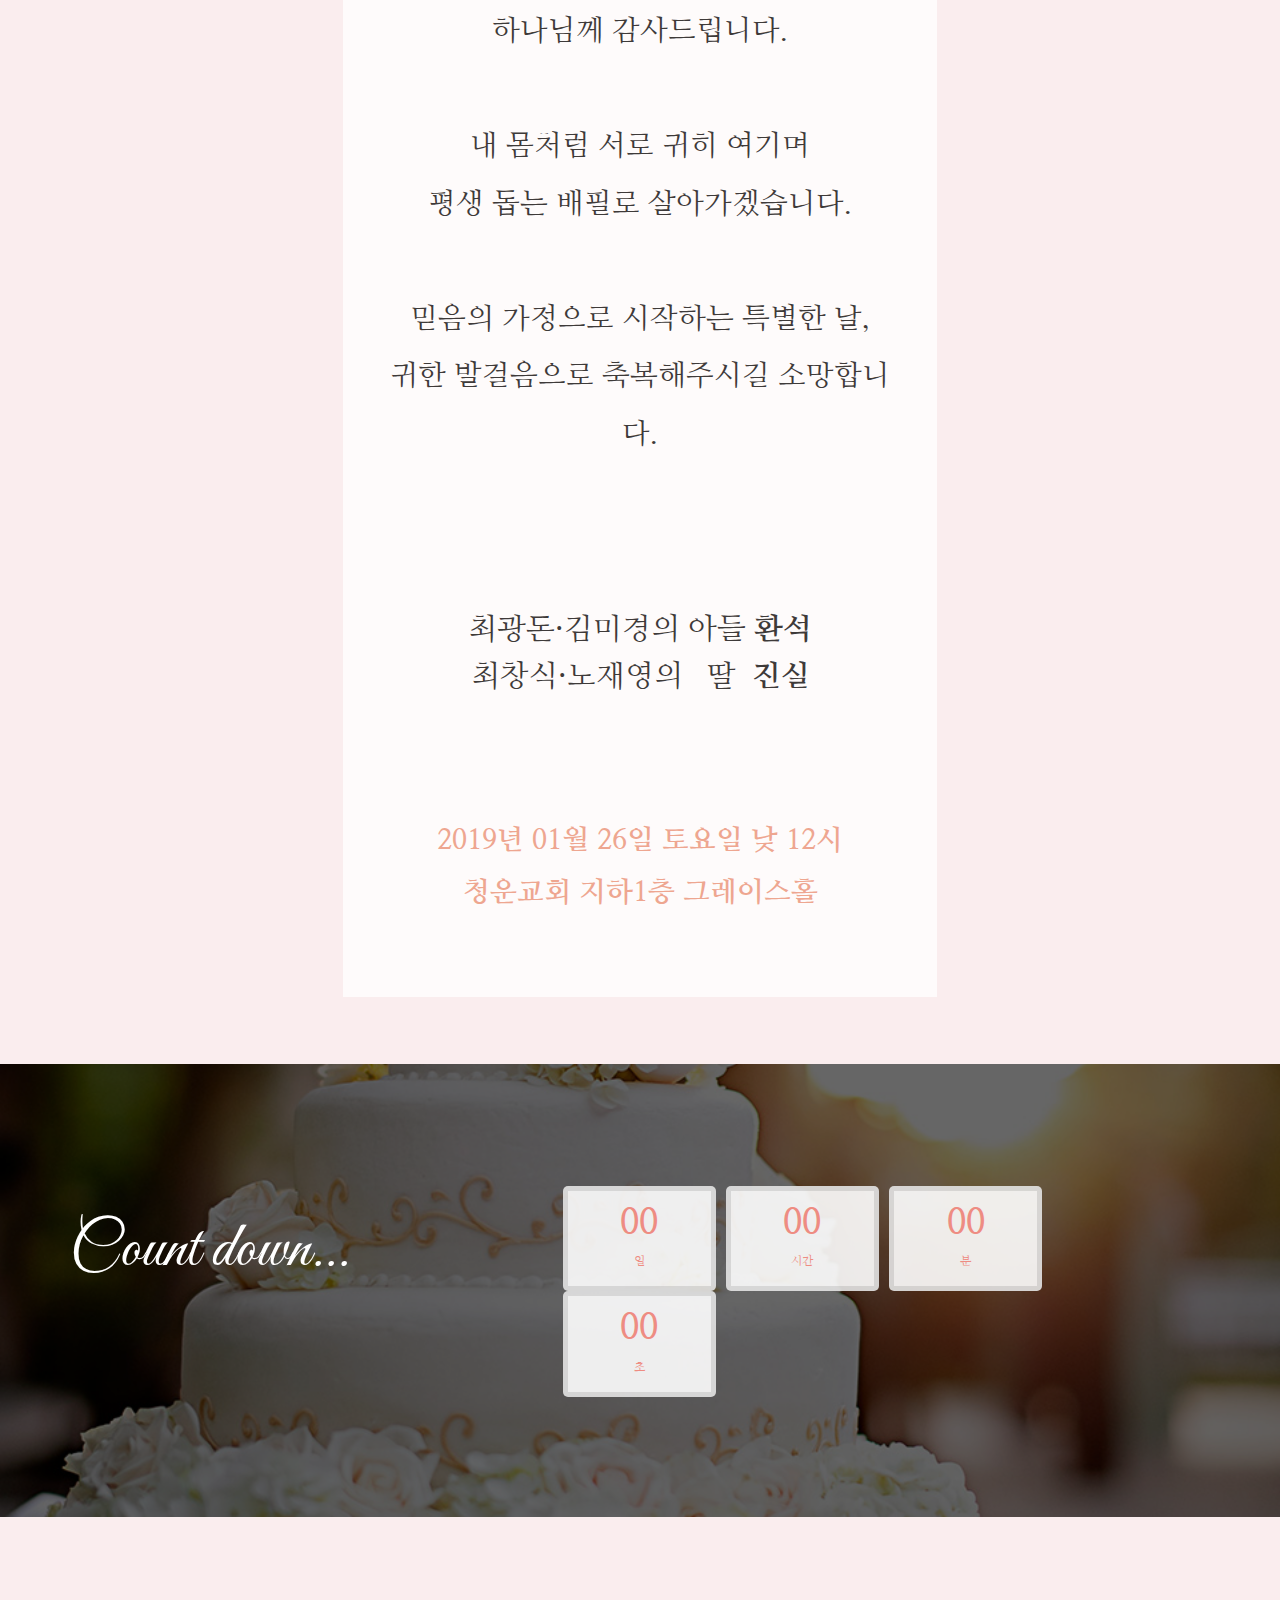
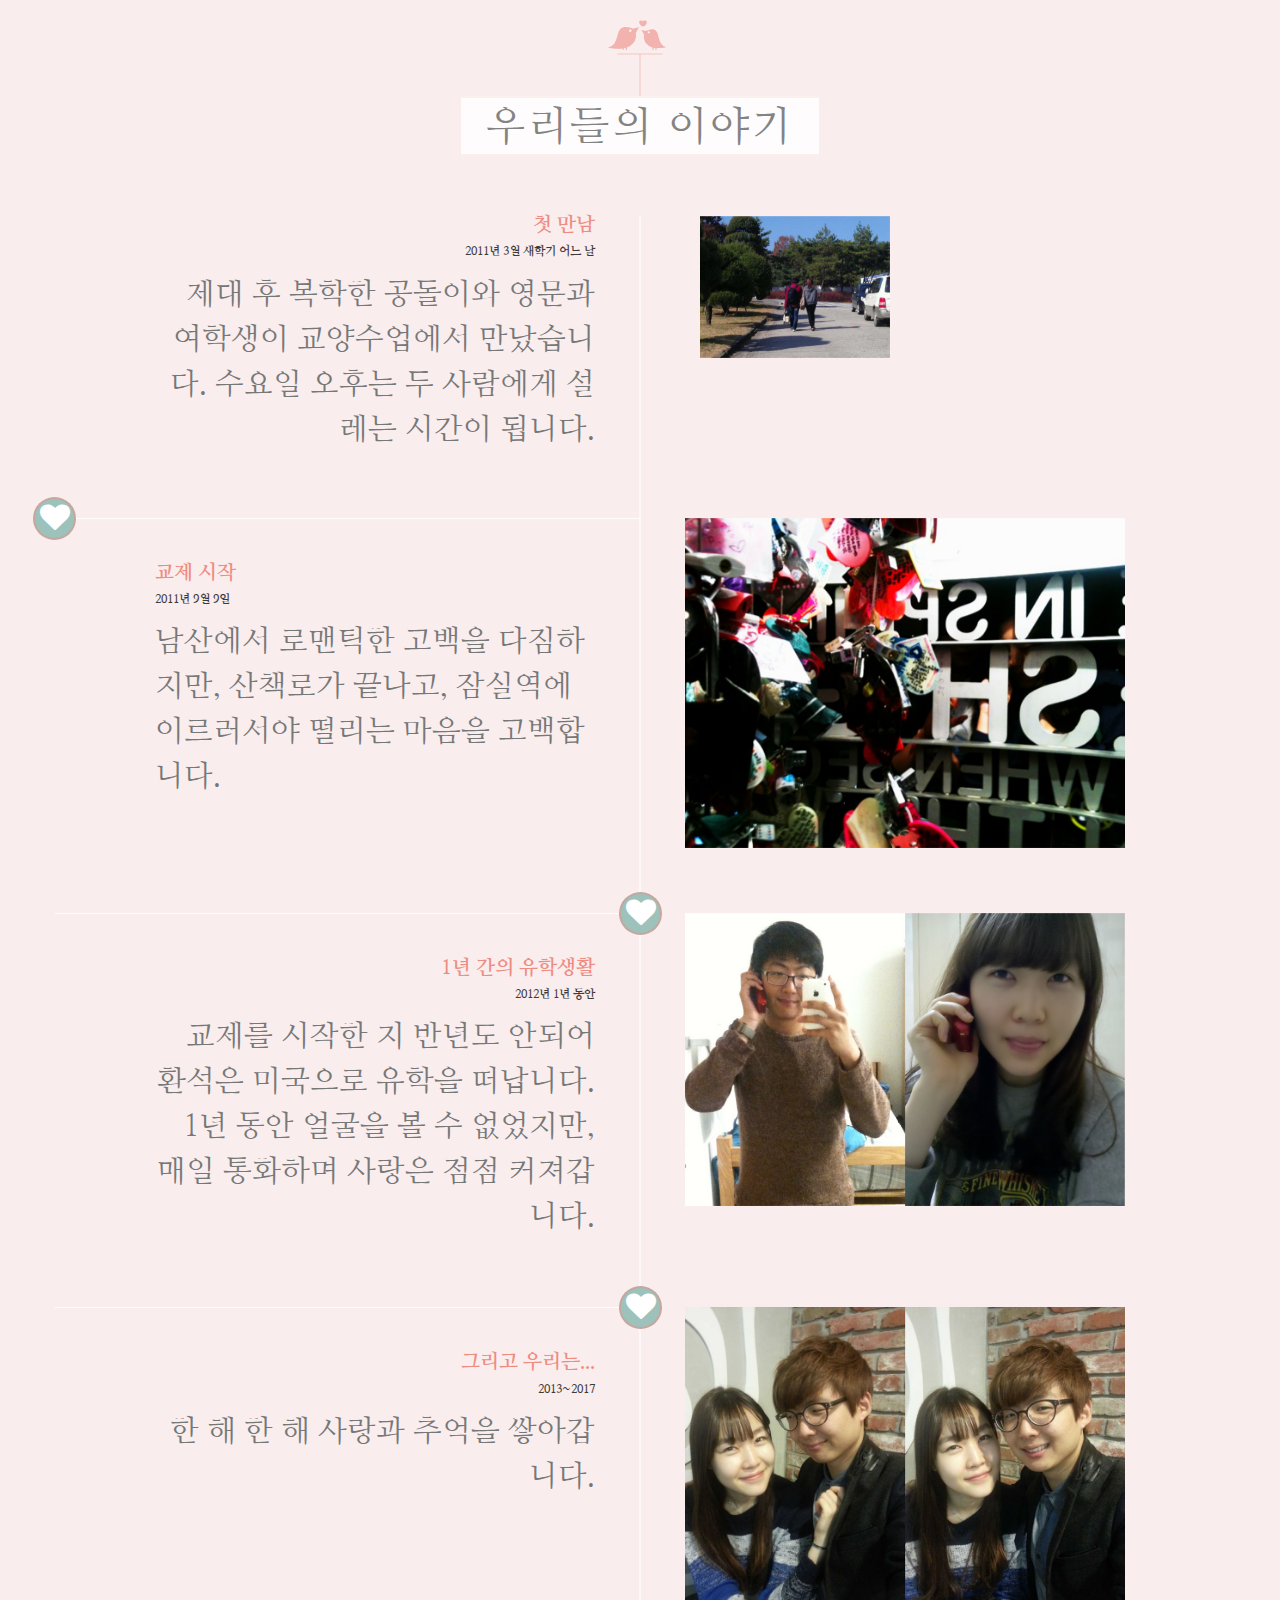
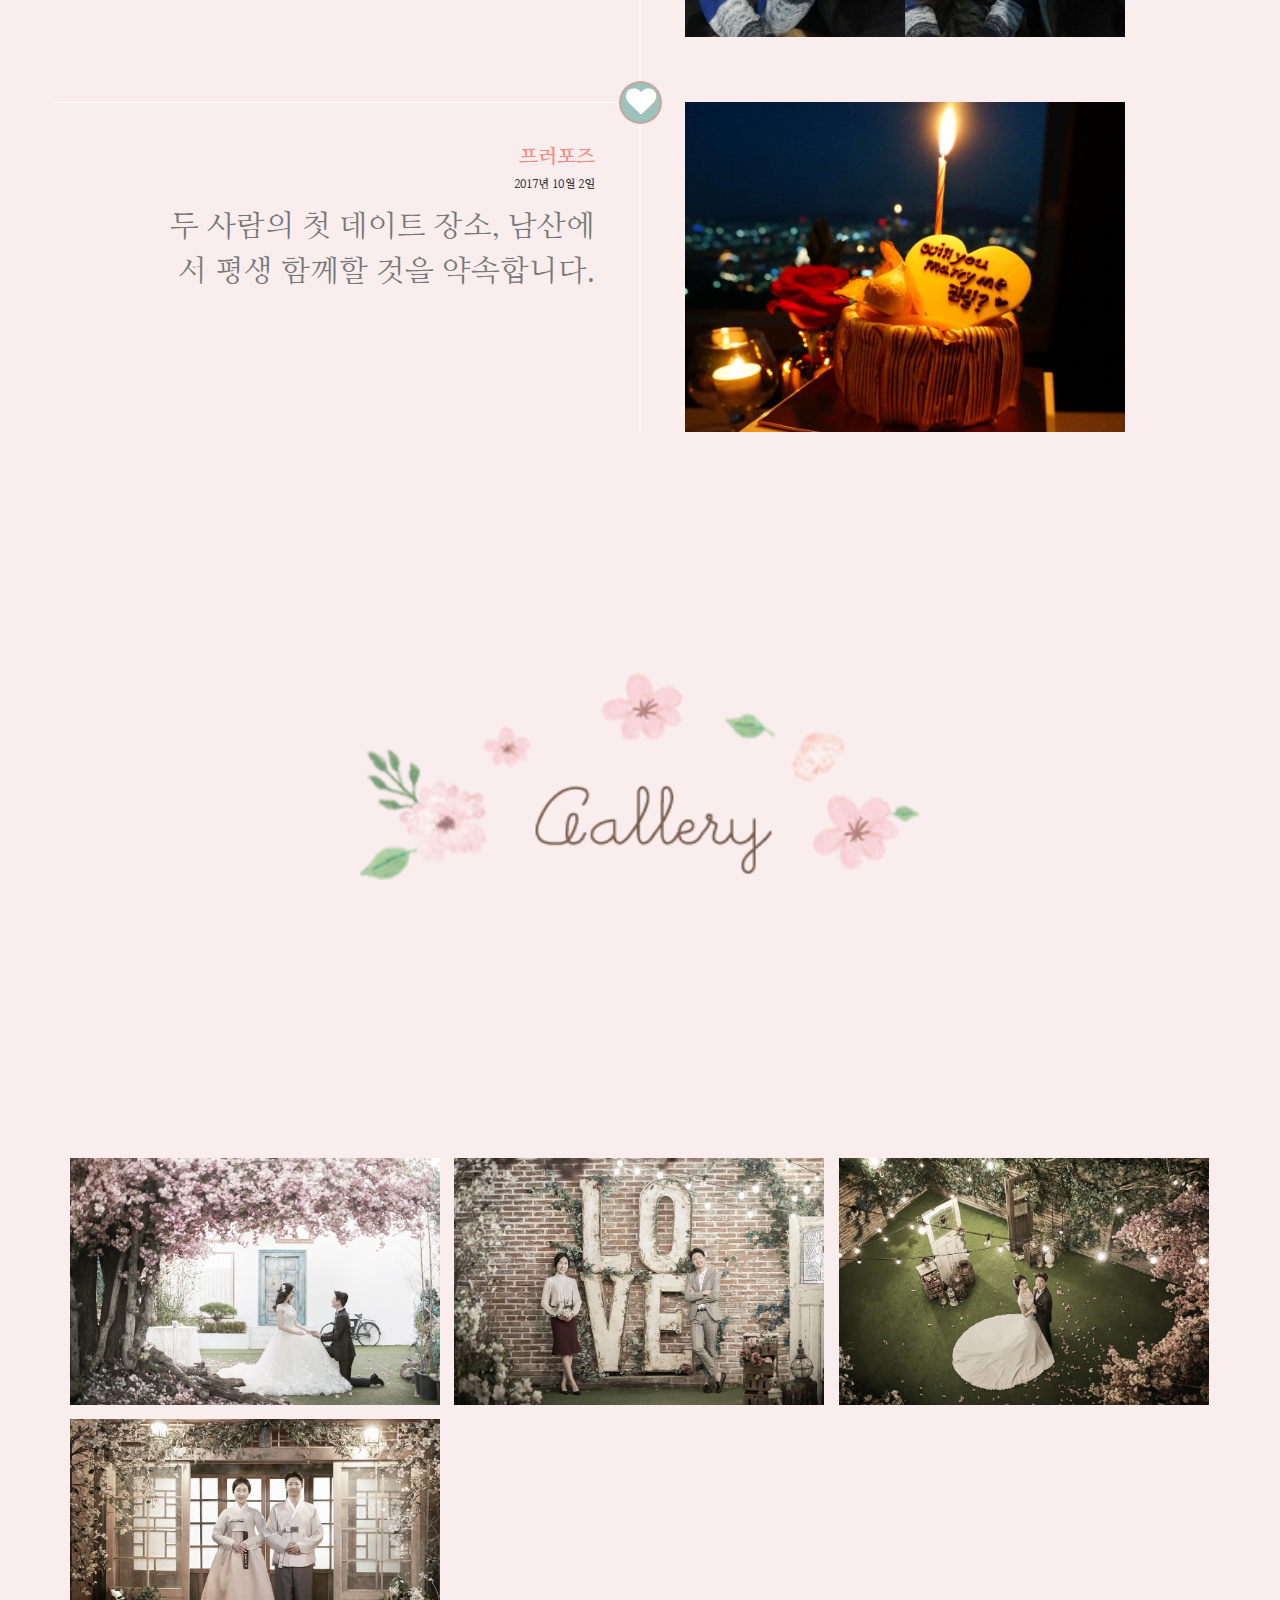
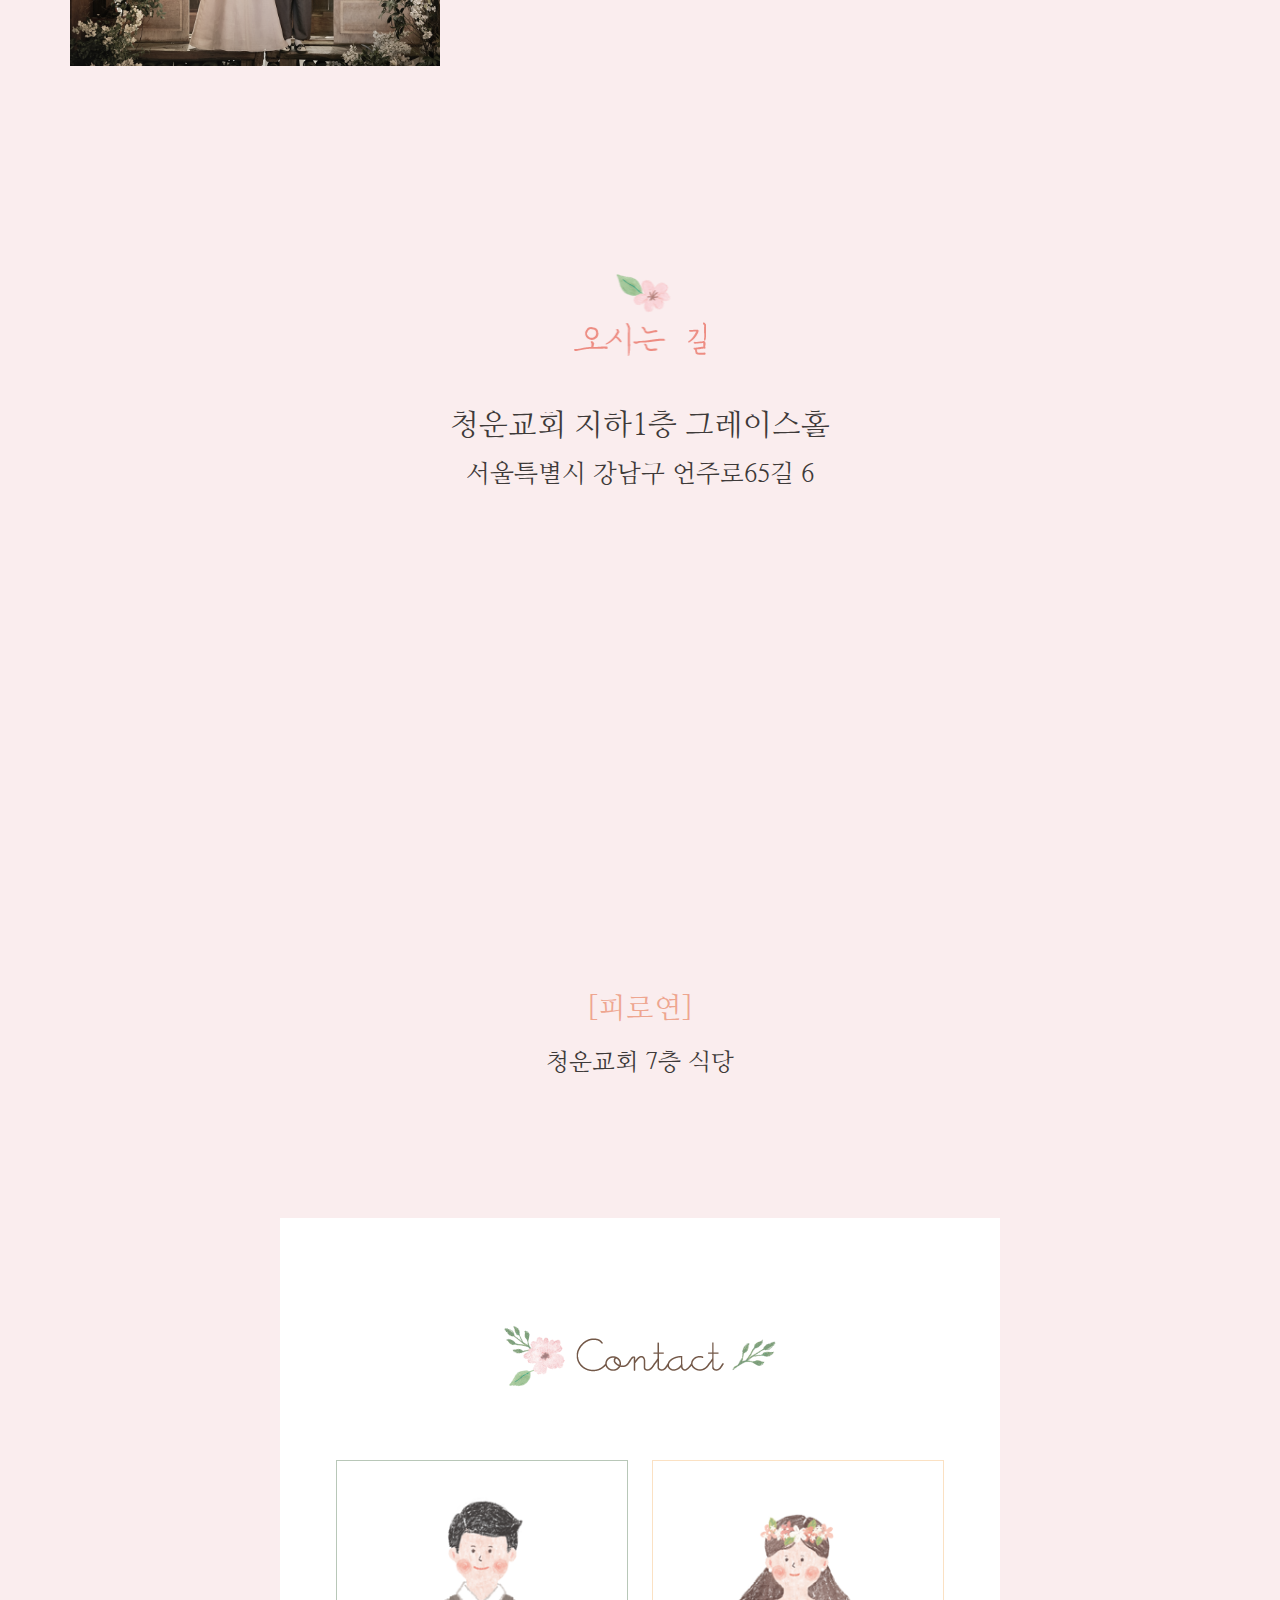
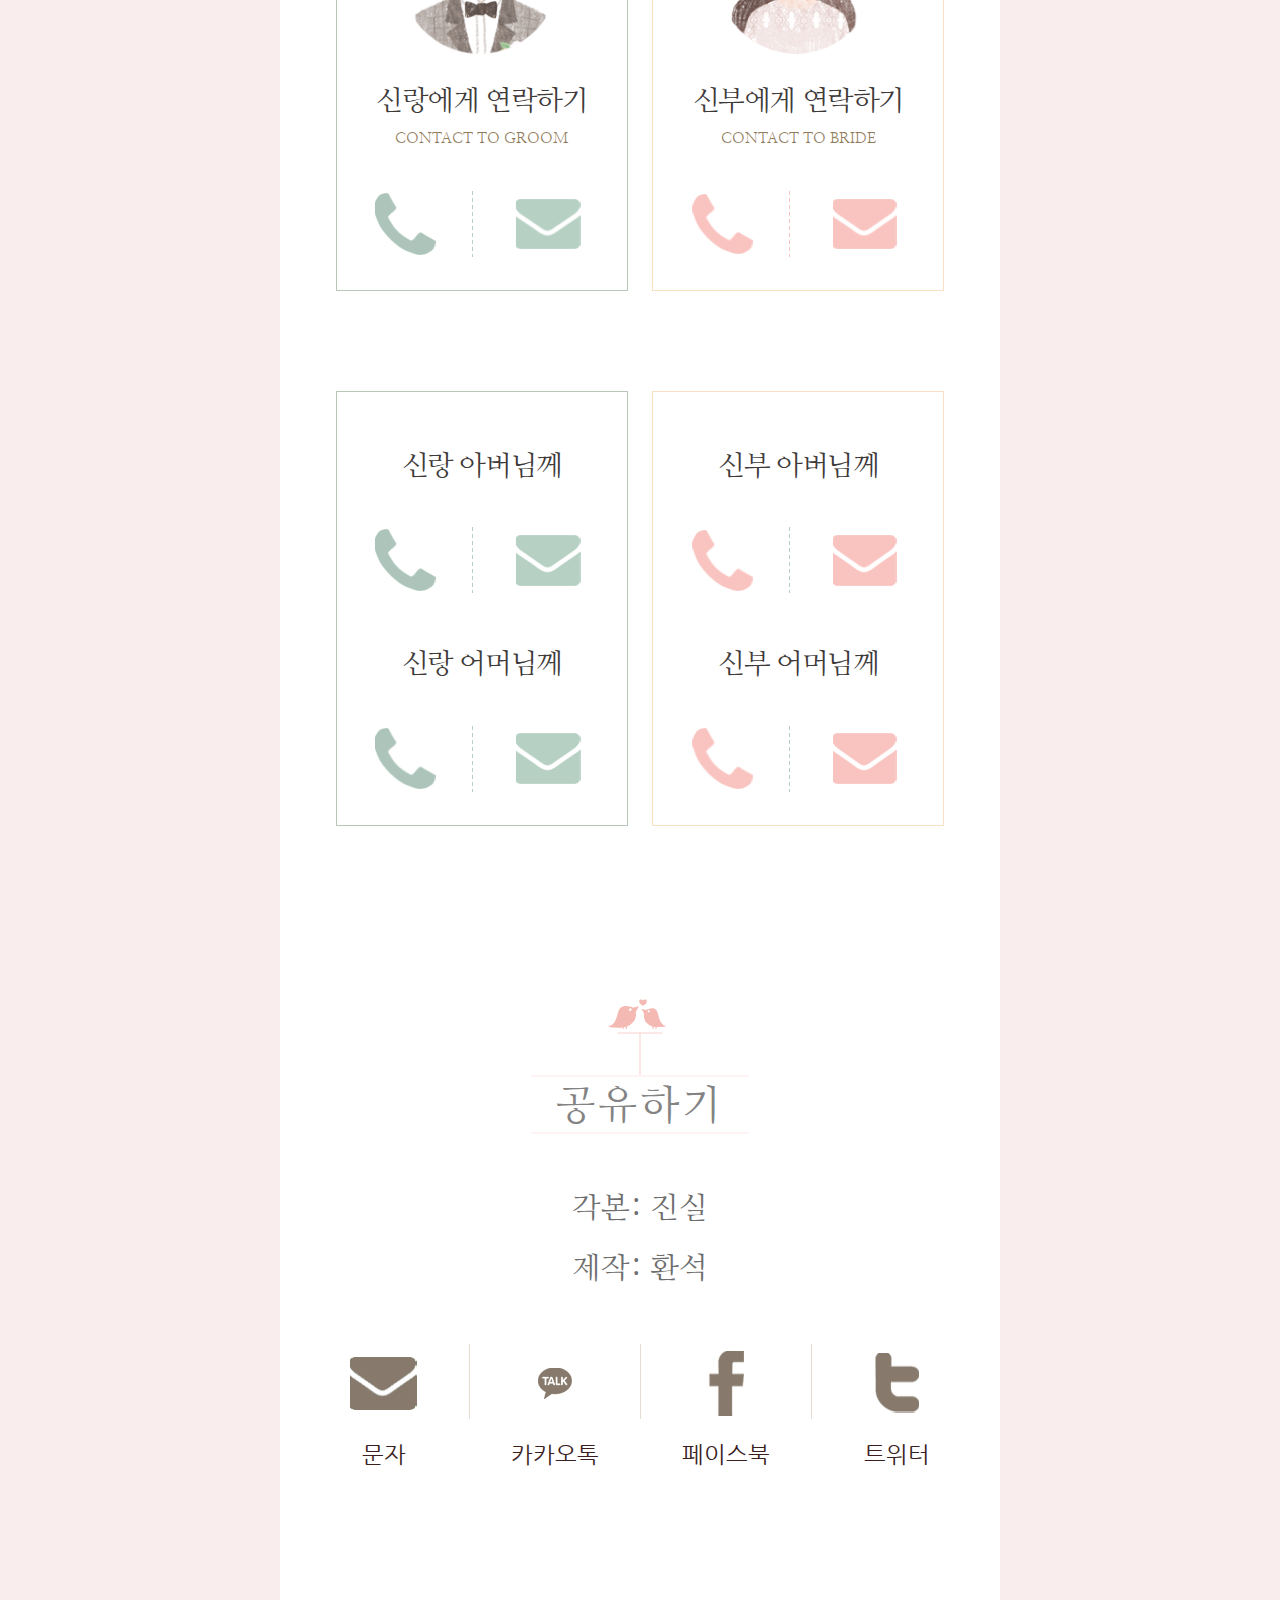
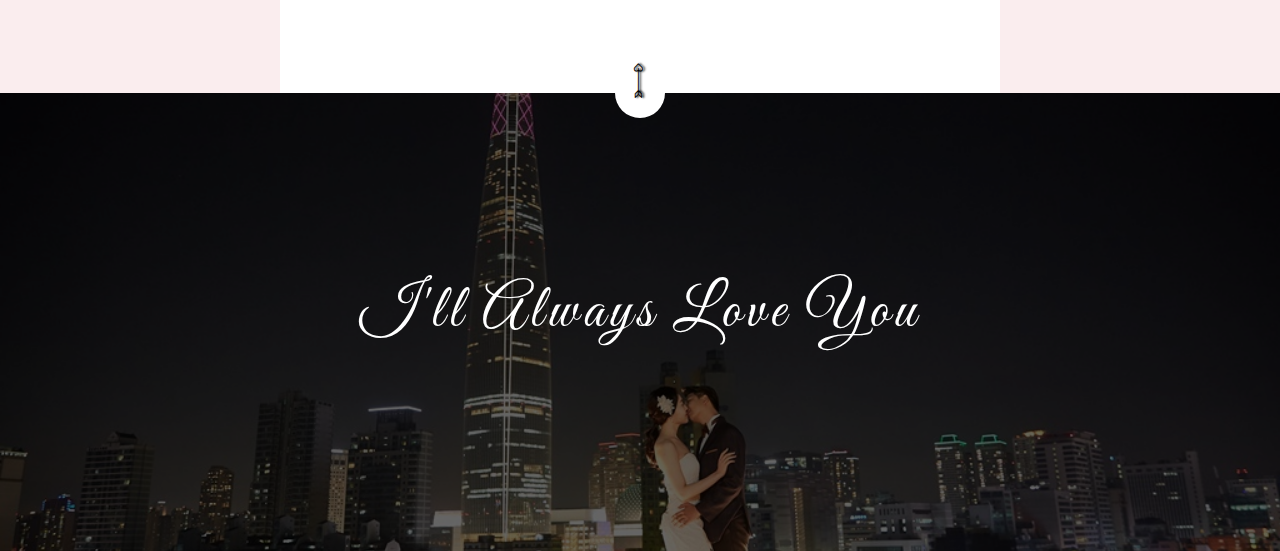
==== commit 4c78e4bb: "Complete" ====
--- a/index.html
+++ b/index.html
@@ -8,10 +8,10 @@
 
     <meta property="og:title" content="최환석♥최진실 직접 제작한 모바일초대장입니다.">
     <meta property="og:description" content="환석, 진실이 만든 우리만의 모바일 청첩장" />
-    <meta property="og:image" content="https://ourweddinginvitation.firebaseapp.com/file/mobile_user_img/20181211155906_1_heychs.jpg">
+    <meta property="og:image" content="https://hsjs.familyds.net/~wedding-invitation/images/gallery/Originals/20181211155906_1_heychs.jpg">
     <meta property="og:site_name" content="모바일초대장 보러가기">
 
-    <link rel="image_src" href="https://ourweddinginvitation.firebaseapp.com/file/mobile_user_img/20181211155906_1_heychs.jpg" /><!--얘를 넣어야 페북에 이미지가 제대로 빨리나옴-->
+    <link rel="image_src" href="https://hsjs.familyds.net/~wedding-invitation/images/gallery/Originals/20181211155906_1_heychs.jpg" /><!--얘를 넣어야 페북에 이미지가 제대로 빨리나옴-->
     <script src="js/kakao.link.js"></script>
     <script src="js/kakao.min.js"></script>
     <script src="js/fn_sns.js"></script>
@@ -253,8 +253,11 @@
                                     </div>
                                 </div>
                                 <div class="col col-md-6">
-                                    <div class="img-holder">
-                                        <img src="images/story/2011.jpg" alt class="img img-responsive">
+                                    <div class="col col-md-6">
+                                        <div class="img-holder right-align-text story-slider">
+                                            <img src="images/story/output1024/2011-1.jpg" alt class="img img-responsive">
+                                            <img src="images/story/output1024/2011-2.jpg" alt class="img img-responsive">
+                                        </div>
                                     </div>
                                 </div>
                             </div>
@@ -270,8 +273,9 @@
                                     </div>
                                 </div>
                                 <div class="col col-md-6">
-                                    <div class="img-holder">
-                                        <img src="images/story/2011-2.jpg" alt class="img img-responsive">
+                                    <div class="img-holder right-align-text story-slider">
+                                        <img src="images/story/output1024/2011-3.JPG" alt class="img img-responsive">
+                                        <img src="images/story/output1024/2011-4.jpg" alt class="img img-responsive">
                                     </div>
                                 </div>
                             </div>
@@ -288,31 +292,11 @@
                                 </div>
                                 <div class="col col-md-6">
                                     <div class="img-holder right-align-text story-slider">
-                                        <img src="images/story/img-7.jpg" alt class="img img-responsive">
-                                        <img src="images/story/img-5.jpg" alt class="img img-responsive">
-                                    </div>
-                                </div>
-                            </div>
-                            <div class="row">
-                            <div class="col col-md-6 text-holder right-heart">
-                                    <span class="heart">
-                                        <i class="fa fa-heart"></i>
-                                    </span>
-                                <div class="story-text right-align-text">
-                                    <h3>그리고 우리는...</h3>
-                                    <span class="date">2013~2017 (진실버전)</span>
-                                </div>
-                            </div>
-                            <div class="col col-md-6">
-                                <div class="img-holder right-align-text story-slider">
-                                    <img src="images/story/2013.jpg" alt class="img img-responsive">
-                                    <img src="images/story/2014-1.jpg" alt class="img img-responsive">
-                                    <img src="images/story/2015.jpg" alt class="img img-responsive">
-                                    <img src="images/story/2016-1.jpg" alt class="img img-responsive">
-                                    <img src="images/story/2017-1.jpg" alt class="img img-responsive">
-                                </div>
-                            </div>
-                        </div>
+                                        <img src="images/story/output1024/2012-horz1.jpg" alt class="img img-responsive">
+                                        <img src="images/story/output1024/2012-horz.jpg" alt class="img img-responsive">
+                                    </div>
+                                </div>
+                            </div>
                             <div class="row">
                                 <div class="col col-md-6 text-holder right-heart">
                                     <span class="heart">
@@ -320,16 +304,18 @@
                                     </span>
                                     <div class="story-text right-align-text">
                                         <h3>그리고 우리는...</h3>
-                                        <span class="date">2013~2017 (환석버전)</span>
+                                        <span class="date">2013~2017</span>
+                                        <p style="line-height: 1.5">한 해 한 해 사랑과 추억을 쌓아갑니다.</p>
                                     </div>
                                 </div>
                                 <div class="col col-md-6">
                                     <div class="img-holder right-align-text story-slider">
-                                        <img src="images/story/2013.jpg" alt class="img img-responsive">
-                                        <img src="images/story/2014-2.jpg" alt class="img img-responsive">
-                                        <img src="images/story/2015.jpg" alt class="img img-responsive">
-                                        <img src="images/story/2016-2.jpg" alt class="img img-responsive">
-                                        <img src="images/story/2017-2.jpg" alt class="img img-responsive">
+                                        <img src="images/story/output1024/2013.jpg" alt class="img img-responsive">
+                                        <img src="images/story/output1024/2014-2.jpg" alt class="img img-responsive">
+                                        <img src="images/story/output1024/2015.jpg" alt class="img img-responsive">
+                                        <img src="images/story/output1024/2016-1.jpg" alt class="img img-responsive">
+                                        <img src="images/story/output1024/2017-1.jpg" alt class="img img-responsive">
+                                        <img src="images/story/output1024/20131031_130706-horz.jpg" alt class="img img-responsive">
                                     </div>
                                 </div>
                             </div>
@@ -346,8 +332,8 @@
                                 </div>
                                 <div class="col col-md-6">
                                     <div class="img-holder right-align-text story-slider">
-                                        <img src="images/story/propose-1.jpg" alt class="img img-responsive">
-                                        <img src="images/story/propose-2.jpg" alt class="img img-responsive">
+                                        <img src="images/story/output1024/propose-1.jpg" alt class="img img-responsive">
+                                        <img src="images/story/output1024/propose-2.jpg" alt class="img img-responsive">
                                     </div>
                                 </div>
                             </div>
@@ -440,11 +426,11 @@
                                     <img src="images/gallery/Originals/20181211155906_1_heychs.jpg" alt class="img img-responsive">
                                 </a>
                             </div>
-                            <div class="grid wedding ceremony">
-                                <a href="images/gallery/Originals/20181211155906_2_heychs.jpg" class="fancybox" data-fancybox-group="gall-1">
-                                    <img src="images/gallery/Originals/20181211155906_2_heychs.jpg" alt class="img img-responsive">
+                            <!--div class="grid ceremony eudcation">
+                                <a href="images/gallery/Originals/CHOM2299.jpg" class="fancybox" data-fancybox-group="gall-1">
+                                    <img src="images/gallery/Originals/CHOM2299.jpg" alt class="img img-responsive">
                                 </a>
-                            </div>
+                            </div-->
                             <div class="grid ceremony eudcation">
                                 <a href="images/gallery/Originals/20181211155906_3_heychs.jpg" class="fancybox" data-fancybox-group="gall-1">
                                     <img src="images/gallery/Originals/20181211155906_3_heychs.jpg" alt class="img img-responsive">
@@ -541,14 +527,14 @@
 
                 <div class="contact1 clear">
                     <div class="groom1">
-                        <div class="contact-text">신랑 아버님께 연락하기</div>
+                        <div class="contact-text">신랑 아버님께</div>
                         <!-- 신랑 아버님에게 전화, 문자하기 -->
                         <div class="phone clear">
                             <div class="call"><a href="tel:010-2622-5907"><img src="images/phone.png" alt="신랑 아버님 전화하기"></a></div>
                             <div class="sms"><a href="sms:010-2622-5907"><img src="images/sms.png" alt="신랑 아버님 문자보내기"></a></div>
                         </div>
                         <br/>
-                        <div class="contact-text">신랑 어머님께 연락하기</div>
+                        <div class="contact-text">신랑 어머님께</div>
                         <!-- 신랑 어머님에게 전화, 문자하기 -->
                         <div class="phone clear">
                             <div class="call"><a href="tel:010-4019-5473"><img src="images/phone.png" alt="신랑 어머님 전화하기"></a></div>
@@ -556,14 +542,14 @@
                         </div>
                     </div>
                     <div class="bride1">
-                        <div class="contact-text">신부 아버님께 연락하기</div>
+                        <div class="contact-text">신부 아버님께</div>
                         <!-- 신부 아버님에게 전화, 문자하기 -->
                         <div class="phone clear">
                             <div class="call"><a href="tel:010-3899-7079"><img src="images/phone1.png" alt="신랑 아버님 전화하기"></a></div>
                             <div class="sms"><a href="sms:010-3899-7079"><img src="images/sms1.png" alt="신랑 아버님 문자보내기"></a></div>
                         </div>
                         <br/>
-                        <div class="contact-text">신부 어머님께 연락하기</div>
+                        <div class="contact-text">신부 어머님께</div>
                         <!-- 신부 어머님에게 전화, 문자하기 -->
                         <div class="phone clear">
                             <div class="call"><a href="tel:010-8318-0874"><img src="images/phone1.png" alt="신랑 어머님 전화하기"></a></div>
@@ -578,6 +564,16 @@
                         <div class="section-title">
                             <div class="vertical-line"><span><i class="fi flaticon-two" style="margin-top: 16px; margin-left: 3px"></i></span></div>
                             <h2>공유하기</h2>
+                        </div>
+                    </div>
+                </div> <!-- end section-title -->
+
+                <div class="row">
+                    <div class="col col-xs-12">
+                        <div class="section-title">
+                            <h5>각본: 진실</h5>
+                            <br/>
+                            <h5>제작: 환석</h5>
                         </div>
                     </div>
                 </div> <!-- end section-title -->
@@ -589,7 +585,7 @@
                         <div class="share-text">문자</div>
                     </a></li>
                     <!-- 카카오톡 공유하기 -->
-                    <li><a href="javascript:sendLink('최환석♥최진실 모바일초대장입니다. http://hsjs.familyds.net/~wedding-invitation','http://hsjs.familyds.net/~wedding-invitation/file/mobile_user_img/20181211155906_1_heychs.jpg','http://hsjs.familyds.net/~wedding-invitation');">
+                    <li><a href="javascript:sendLink('최환석♥최진실 모바일초대장입니다. http://hsjs.familyds.net/~wedding-invitation','http://hsjs.familyds.net/~wedding-invitation/images/gallery/Originals/20181211155906_1_heychs.jpg','http://hsjs.familyds.net/~wedding-invitation');">
                         <div class="share-icon"><img src="images/kakao.png" alt=" "></div>
                         <div class="share-text">카카오톡</div>
                     </a></li>
@@ -617,8 +613,9 @@
             <div class="container">
                 <div class="row">
                     <div class="col col-xs-12">
-                        <h2>Forever and Always Our Love</h2>
-                        <span>- Mick (The groom)</span>
+                        <br/>
+                        <h2>I'll Always Love You</h2>
+                        <br/>
                     </div>
                 </div> <!-- end row -->
             </div> <!-- end container -->
--- a/css/style.css
+++ b/css/style.css
@@ -2006,7 +2006,7 @@
 #0.5	footer
 --------------------------------------------------------------*/
 .site-footer {
-  background: url("../images/footer-bg.jpg") center center/cover no-repeat local;
+  background: url("../images/gallery/Originals/CHOL2569.jpg") center center/cover no-repeat local;
   text-align: center;
   color: #fff;
   padding: 160px 0;
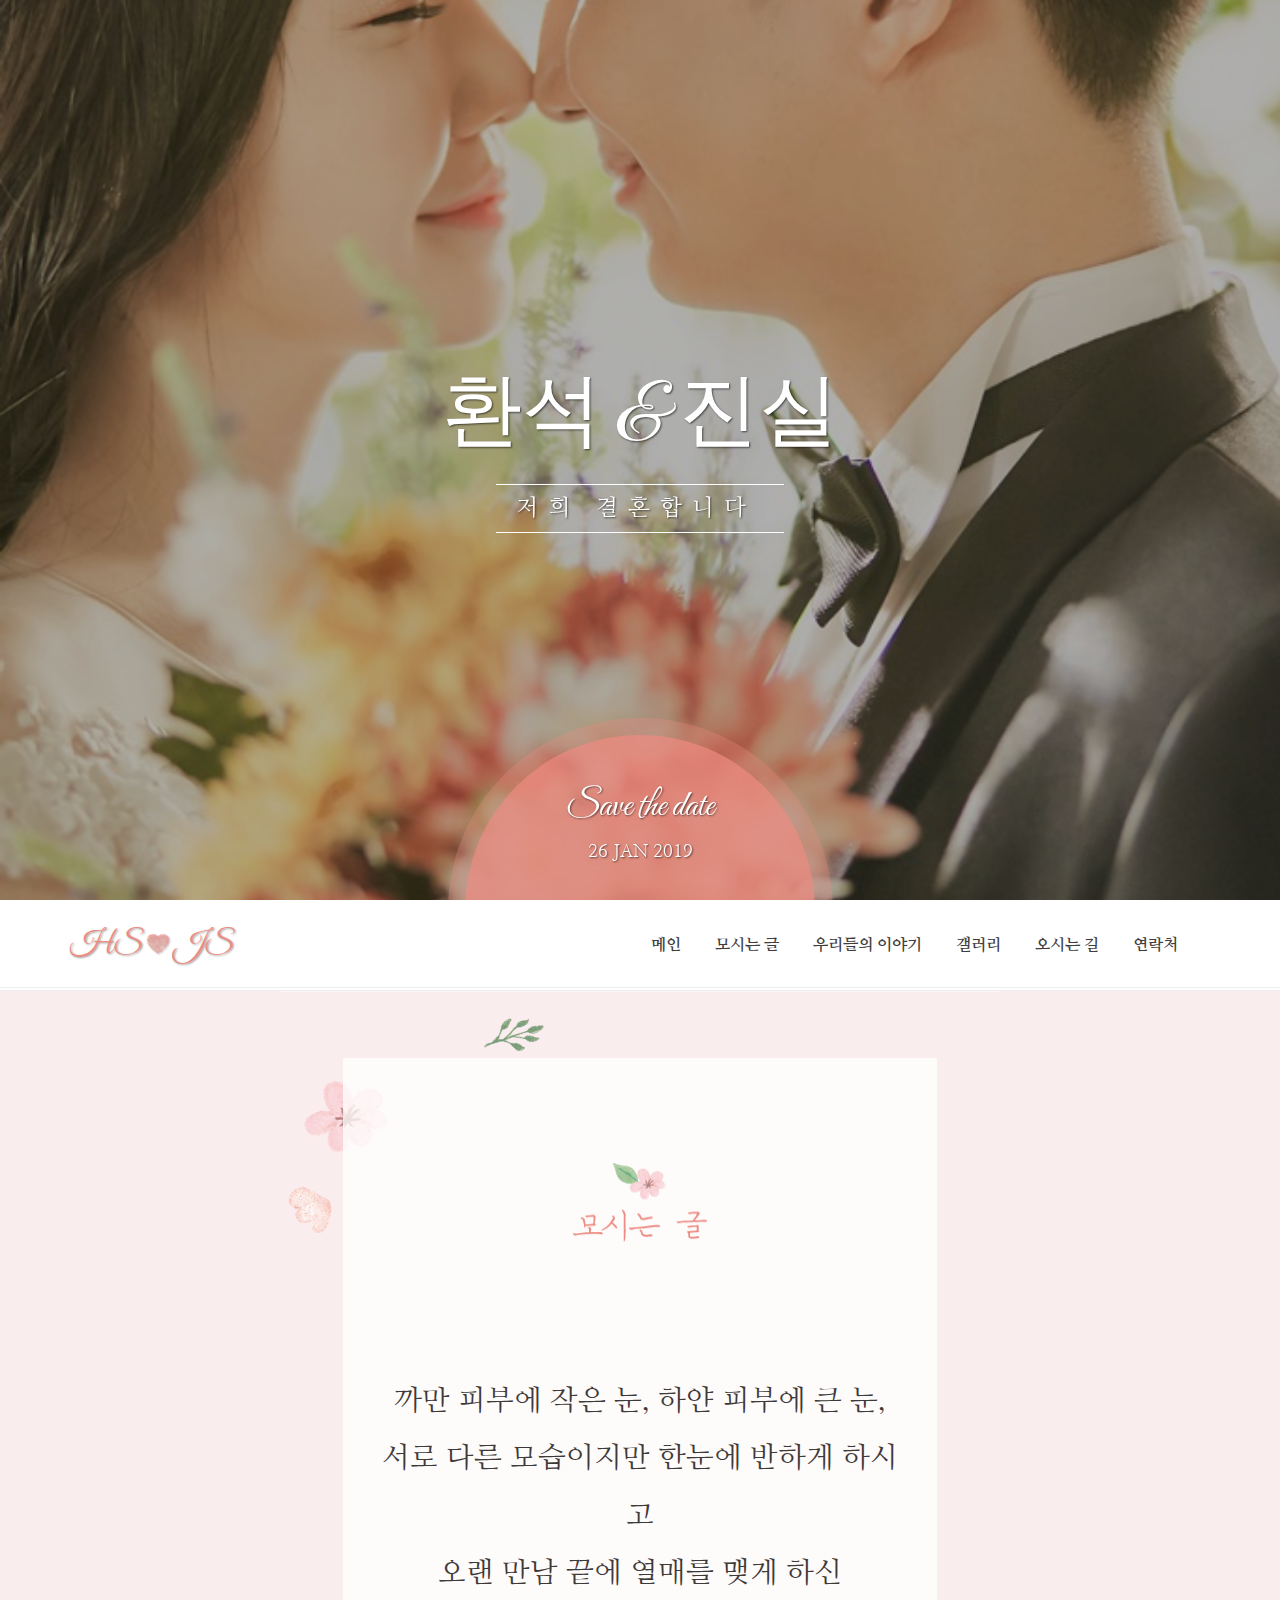
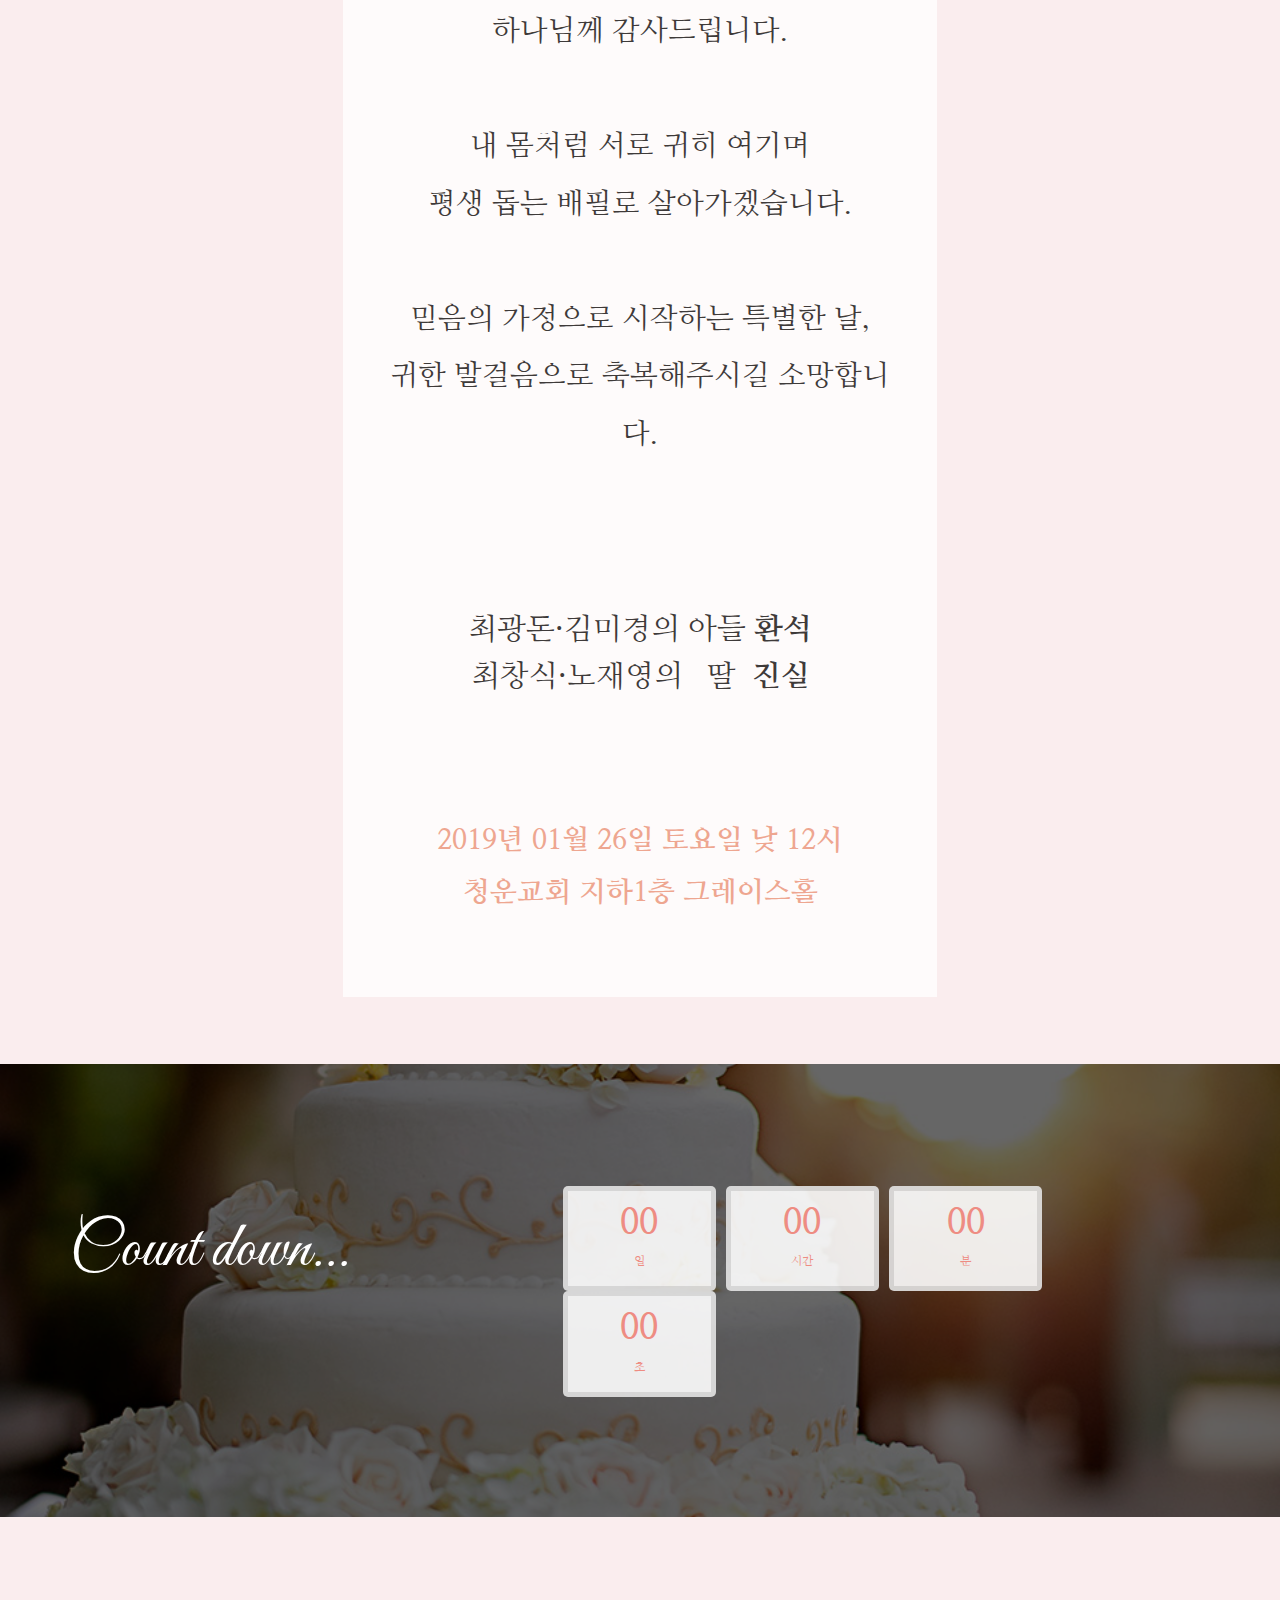
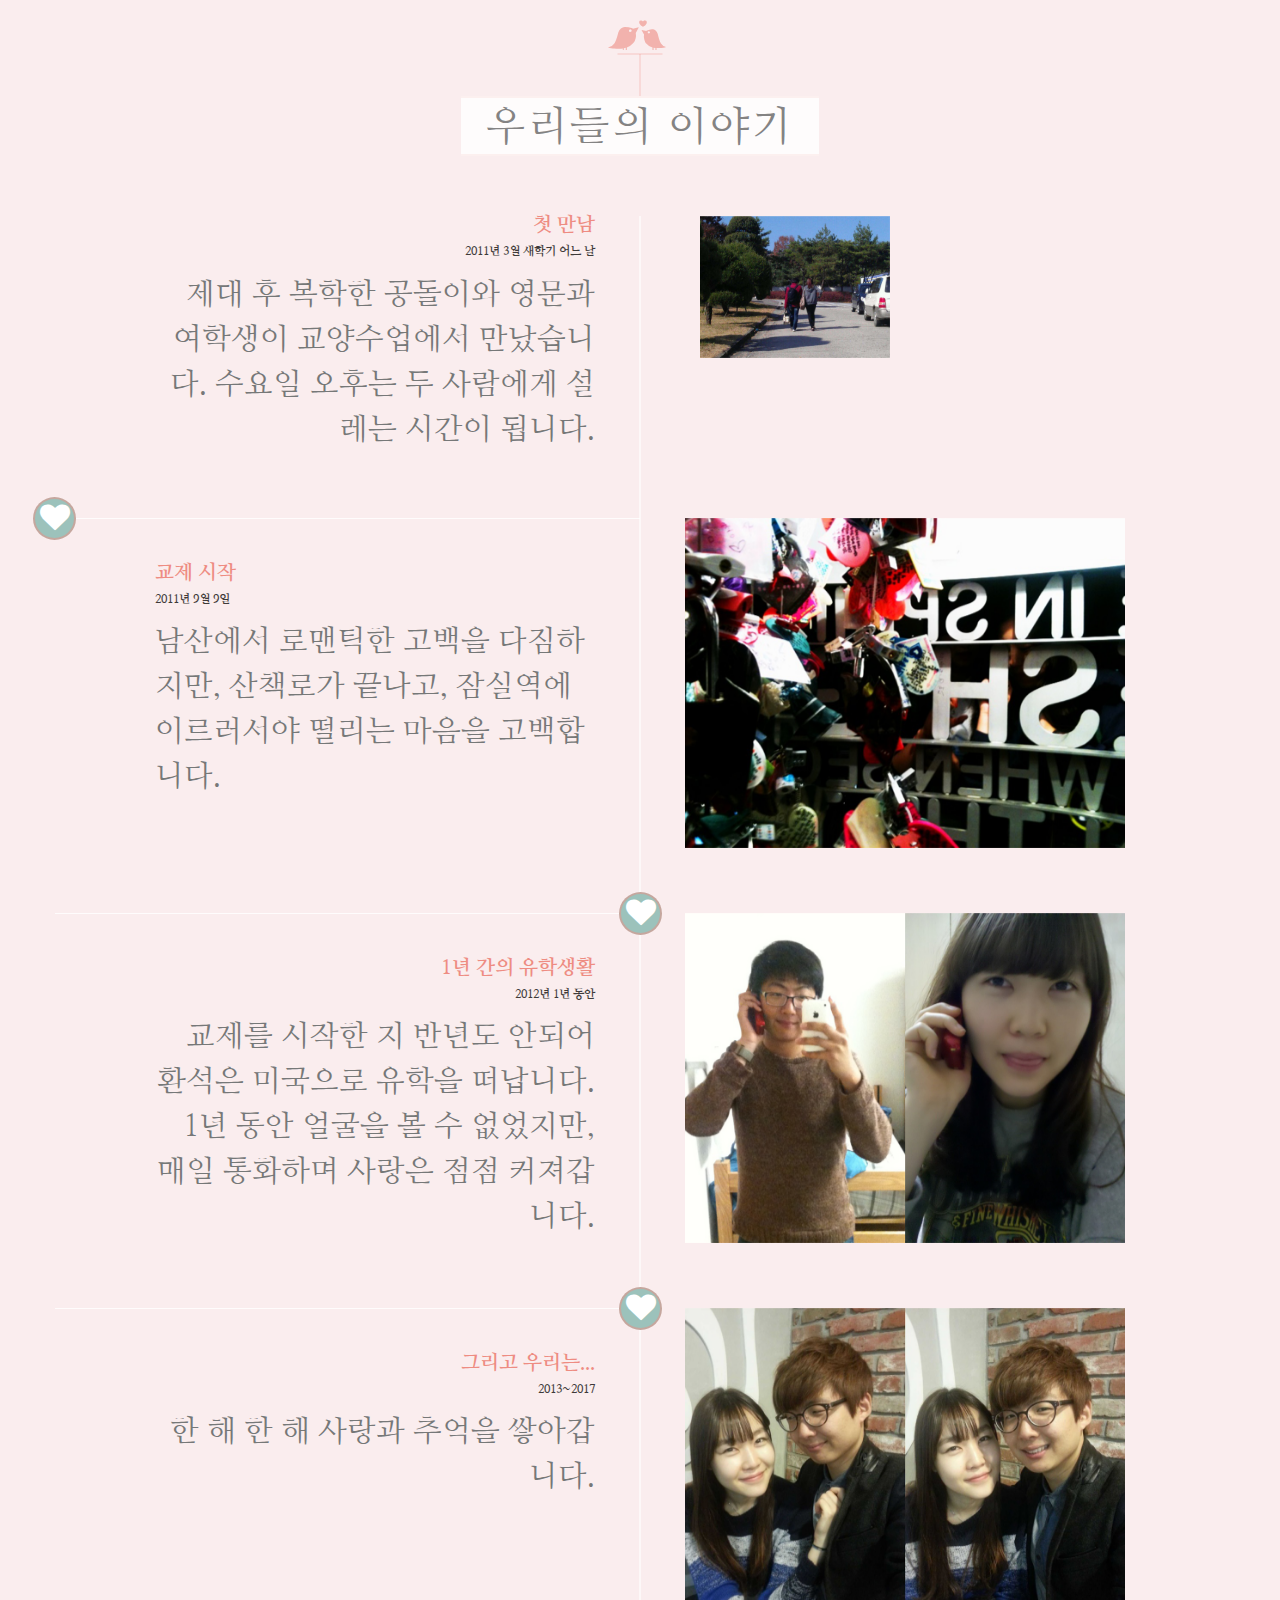
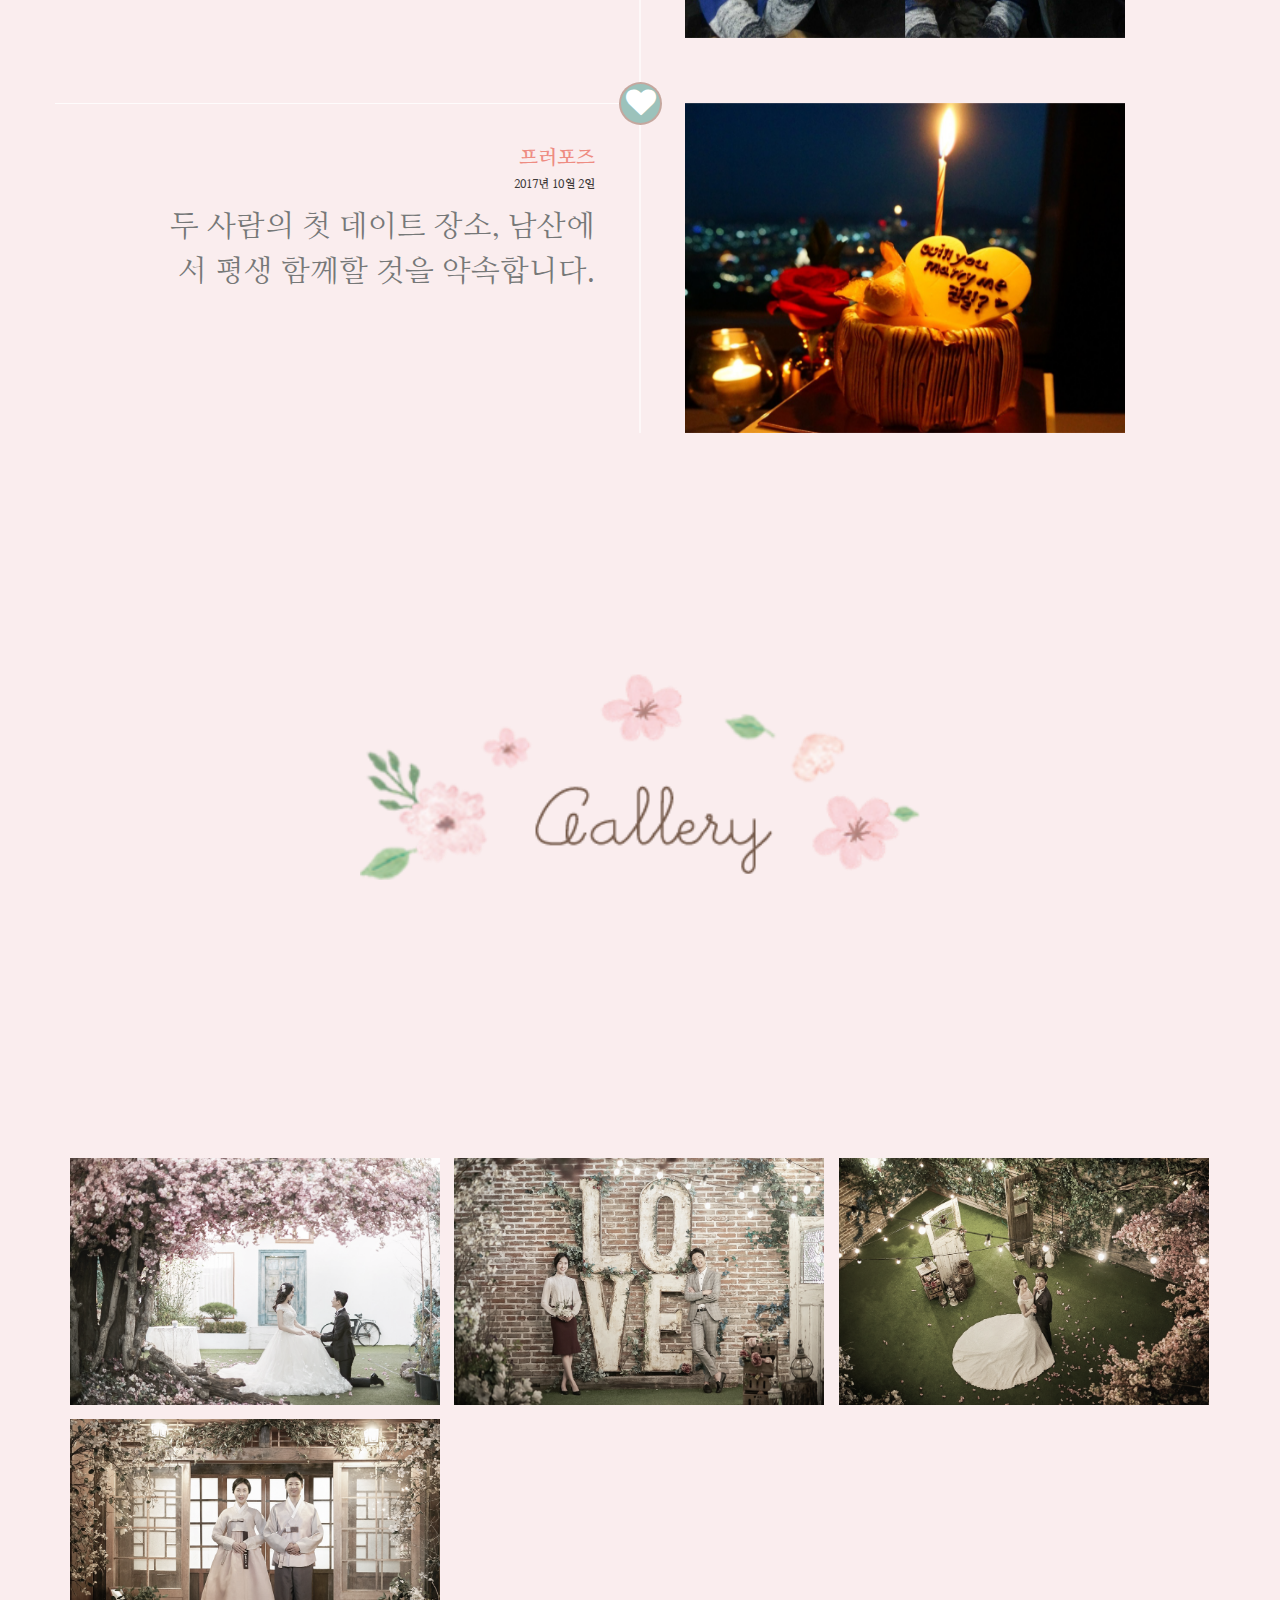
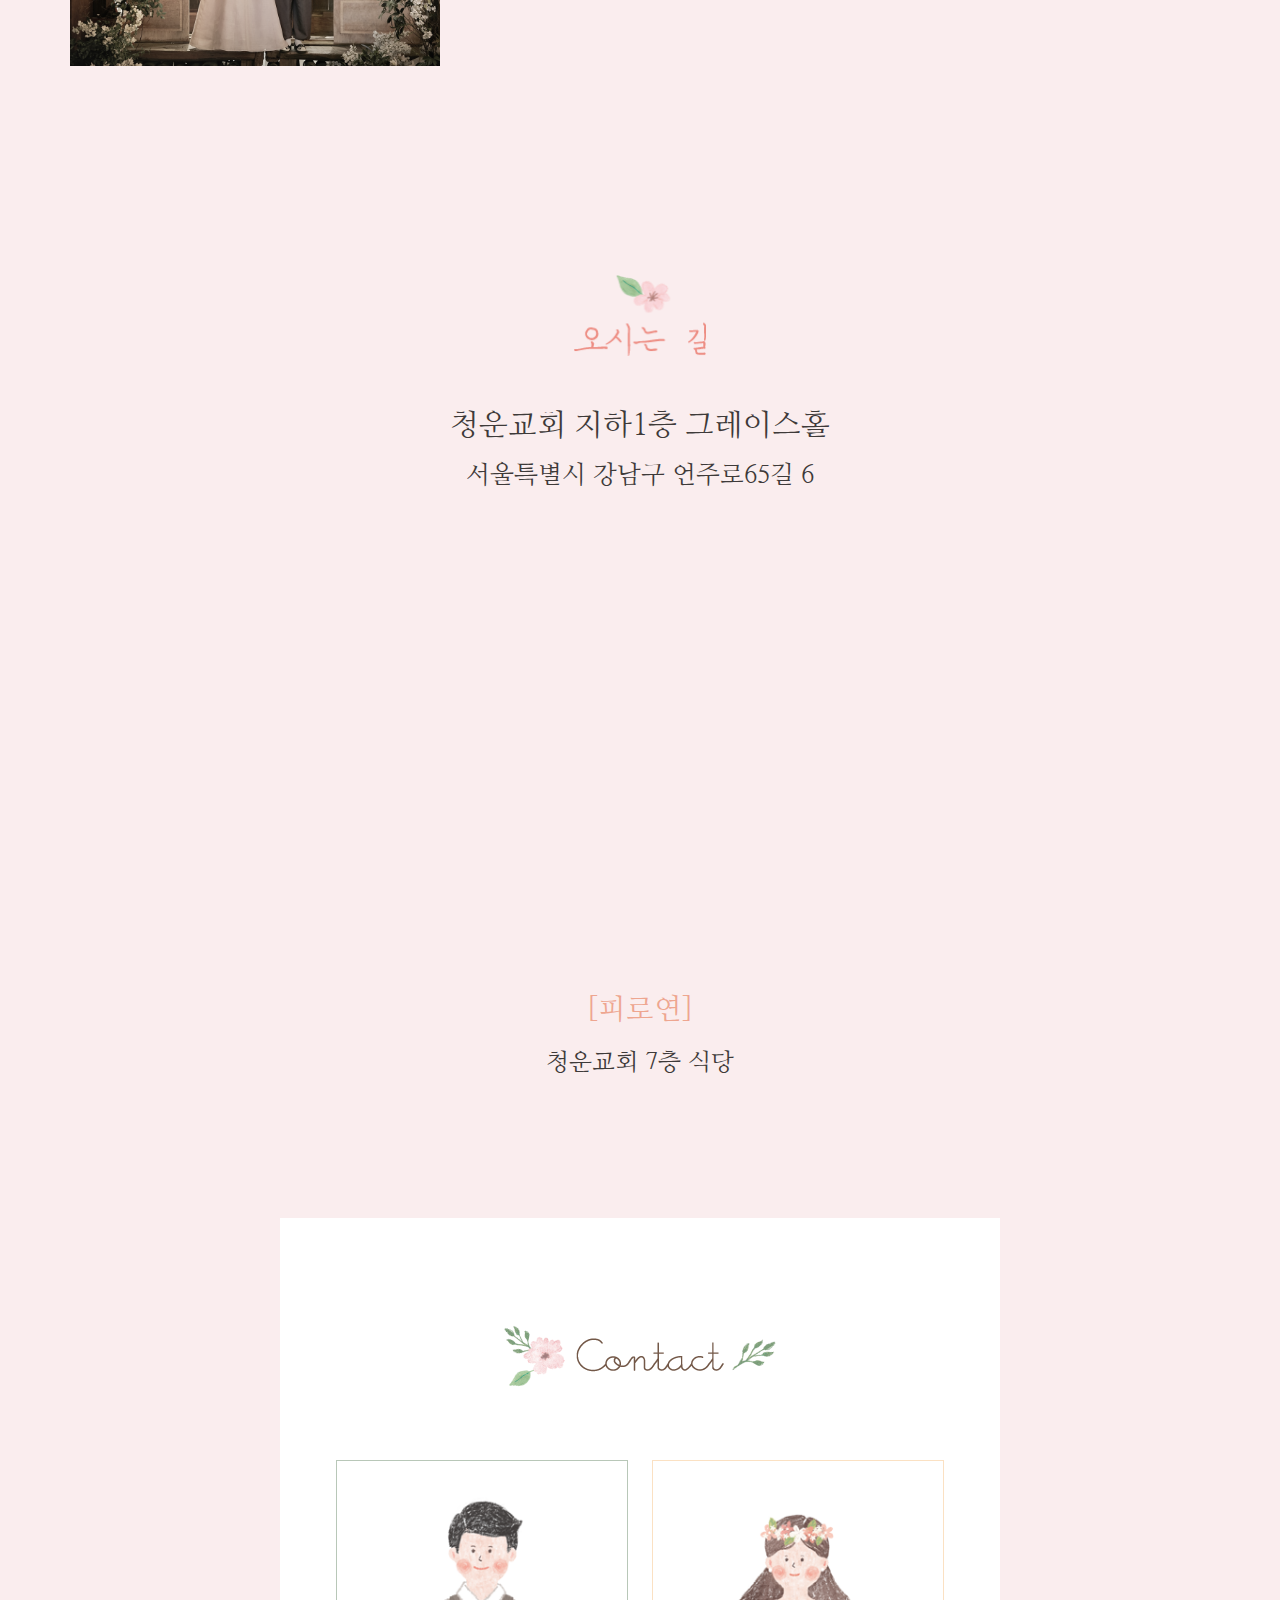
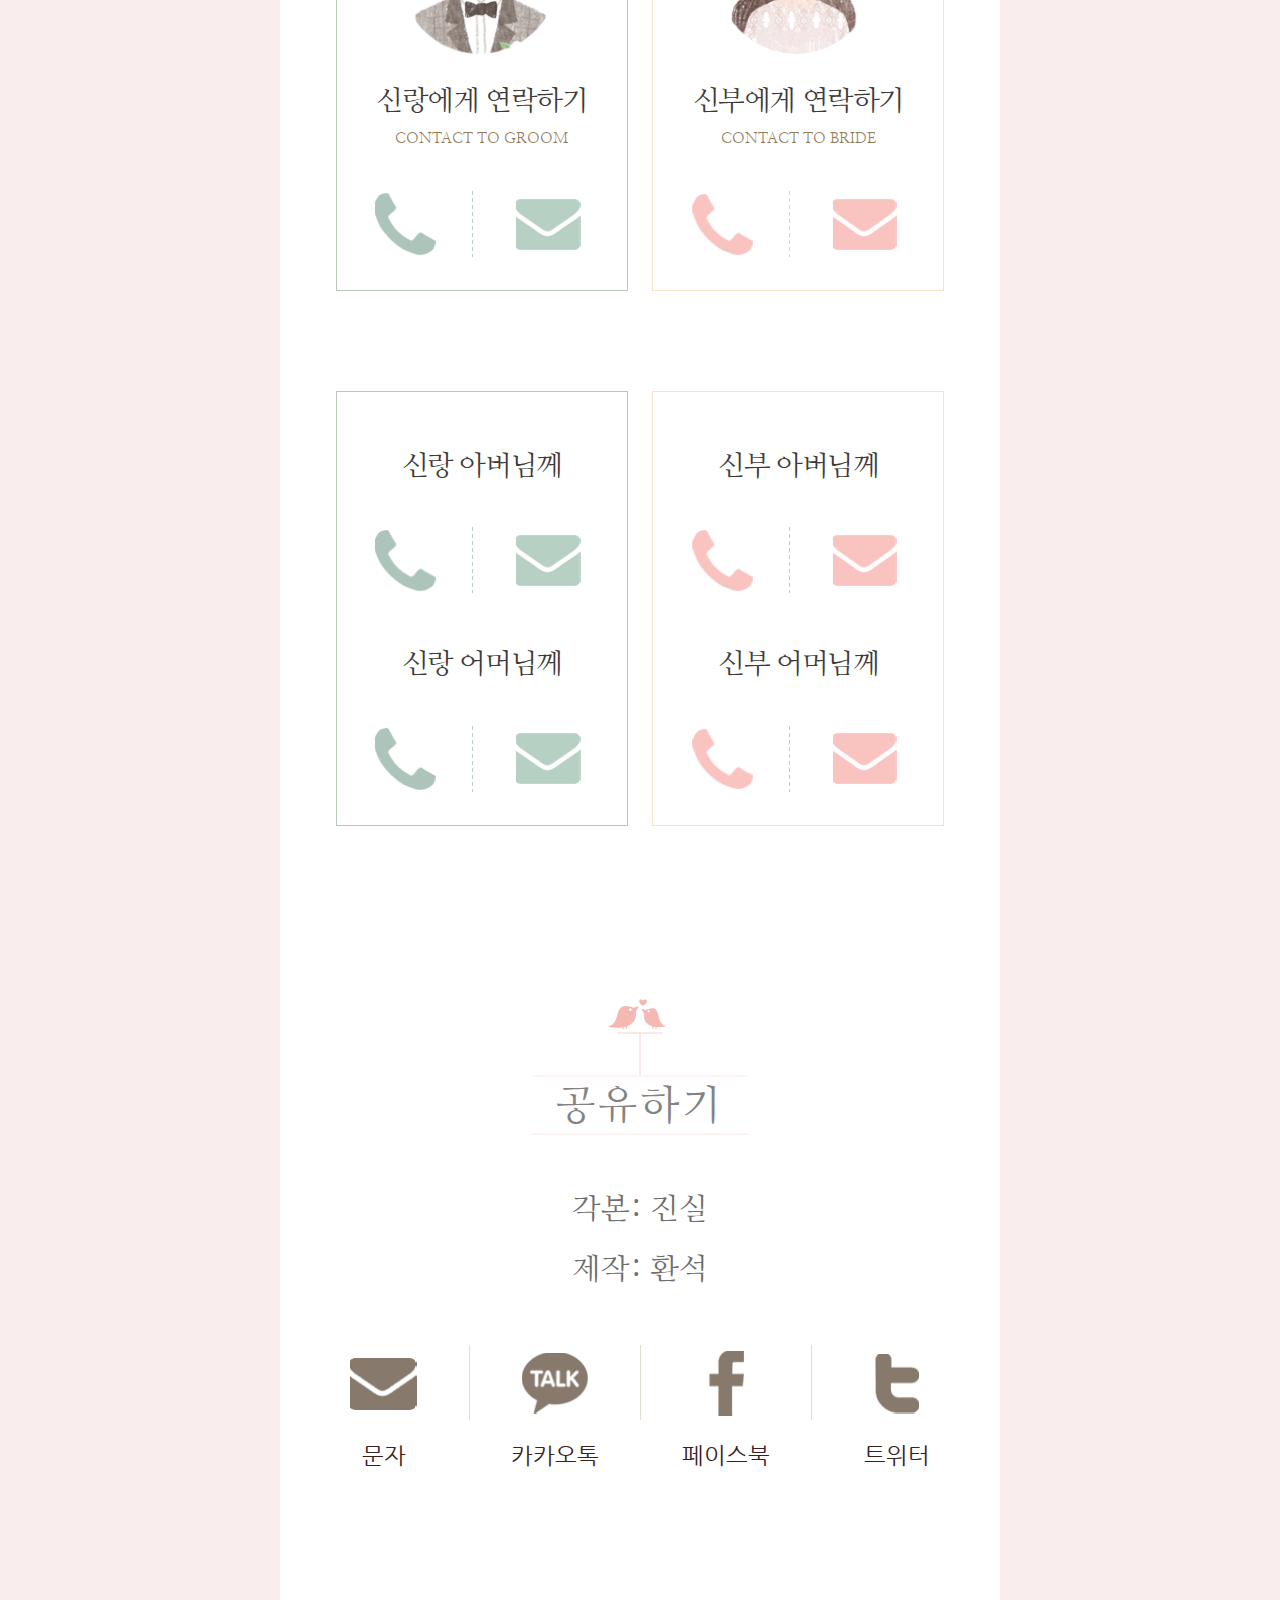
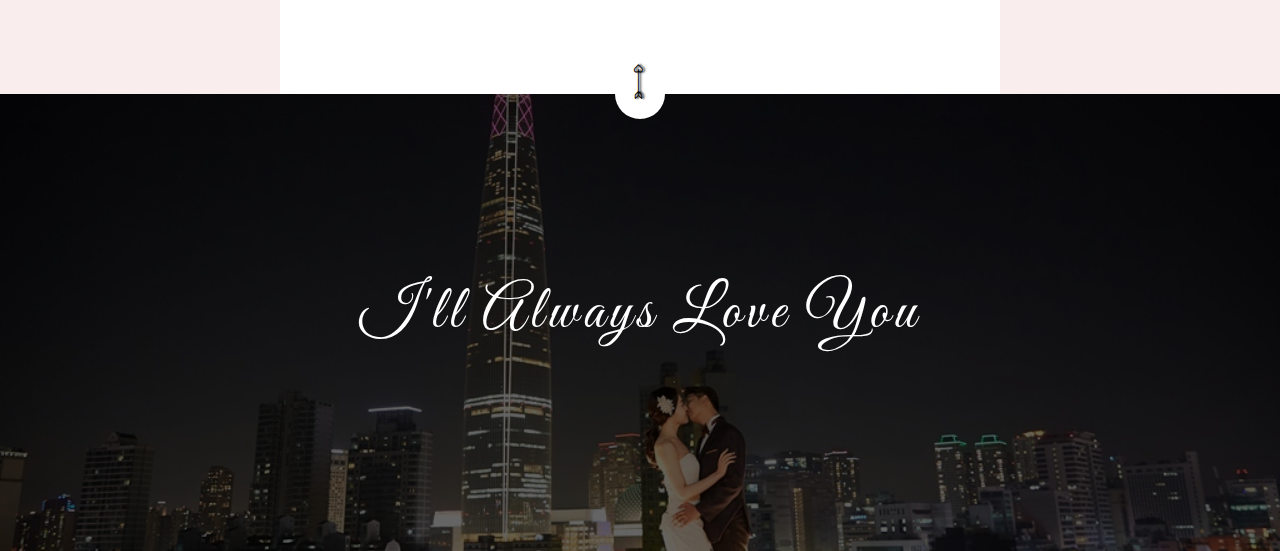
==== commit 3adb9a00: "bug fixed" ====
--- a/index.html
+++ b/index.html
@@ -6,12 +6,12 @@
     <meta http-equiv="X-UA-Compatible" content="IE=edge, chrome=1">
     <meta name="viewport" content="width=device-width, initial-scale=1">
 
-    <meta property="og:title" content="최환석♥최진실 직접 제작한 모바일초대장입니다.">
-    <meta property="og:description" content="환석, 진실이 만든 우리만의 모바일 청첩장" />
-    <meta property="og:image" content="https://hsjs.familyds.net/~wedding-invitation/images/gallery/Originals/20181211155906_1_heychs.jpg">
+    <meta property="og:title" content="최환석♥최진실 모바일 청첩장">
+    <meta property="og:description" content="2019/01/26 저희의 결혼 소식을 알립니다." />
+    <meta property="og:image" content="https://hsjs.familyds.net/~wedding-invitation/images/gallery/Originals/20181211155906_5_heychs.jpg">
     <meta property="og:site_name" content="모바일초대장 보러가기">
 
-    <link rel="image_src" href="https://hsjs.familyds.net/~wedding-invitation/images/gallery/Originals/20181211155906_1_heychs.jpg" /><!--얘를 넣어야 페북에 이미지가 제대로 빨리나옴-->
+    <link rel="image_src" href="https://hsjs.familyds.net/~wedding-invitation/images/gallery/Originals/20181211155906_5_heychs.jpg" /><!--얘를 넣어야 페북에 이미지가 제대로 빨리나옴-->
     <script src="js/kakao.link.js"></script>
     <script src="js/kakao.min.js"></script>
     <script src="js/fn_sns.js"></script>
@@ -311,9 +311,9 @@
                                 <div class="col col-md-6">
                                     <div class="img-holder right-align-text story-slider">
                                         <img src="images/story/output1024/2013.jpg" alt class="img img-responsive">
-                                        <img src="images/story/output1024/2014-2.jpg" alt class="img img-responsive">
+                                        <img src="images/story/output1024/2014-1.jpg" alt class="img img-responsive">
                                         <img src="images/story/output1024/2015.jpg" alt class="img img-responsive">
-                                        <img src="images/story/output1024/2016-1.jpg" alt class="img img-responsive">
+                                        <img src="images/story/output1024/2016-2.jpg" alt class="img img-responsive">
                                         <img src="images/story/output1024/2017-1.jpg" alt class="img img-responsive">
                                         <img src="images/story/output1024/20131031_130706-horz.jpg" alt class="img img-responsive">
                                     </div>
@@ -585,7 +585,7 @@
                         <div class="share-text">문자</div>
                     </a></li>
                     <!-- 카카오톡 공유하기 -->
-                    <li><a href="javascript:sendLink('최환석♥최진실 모바일초대장입니다. http://hsjs.familyds.net/~wedding-invitation','http://hsjs.familyds.net/~wedding-invitation/images/gallery/Originals/20181211155906_1_heychs.jpg','http://hsjs.familyds.net/~wedding-invitation');">
+                    <li><a href="javascript:sendLink('최환석♥최진실 모바일초대장입니다. http://hsjs.familyds.net/~wedding-invitation','http://hsjs.familyds.net/~wedding-invitation/images/gallery/Originals/20181211155906_5_heychs.jpg','http://hsjs.familyds.net/~wedding-invitation');">
                         <div class="share-icon"><img src="images/kakao.png" alt=" "></div>
                         <div class="share-text">카카오톡</div>
                     </a></li>
--- a/css/style_v24.css
+++ b/css/style_v24.css
@@ -82,7 +82,7 @@
 .contact li a {display: inline-block; width: 100%; text-align: center;}
 .contact li:first-child .share-icon {border-left: 0;}
 .contact li:first-child img {width: 39%;}
-.contact li:nth-child(2) img {width: 20%;}
+.contact li:nth-child(2) img {width: 39%;}
 .contact li:nth-child(3) img {width: 21%;}
 .contact li:last-child img {width: 25.5%;}
 .share-icon {height: 75px; line-height: 75px; border-left: 1px solid #e7dccf;}
